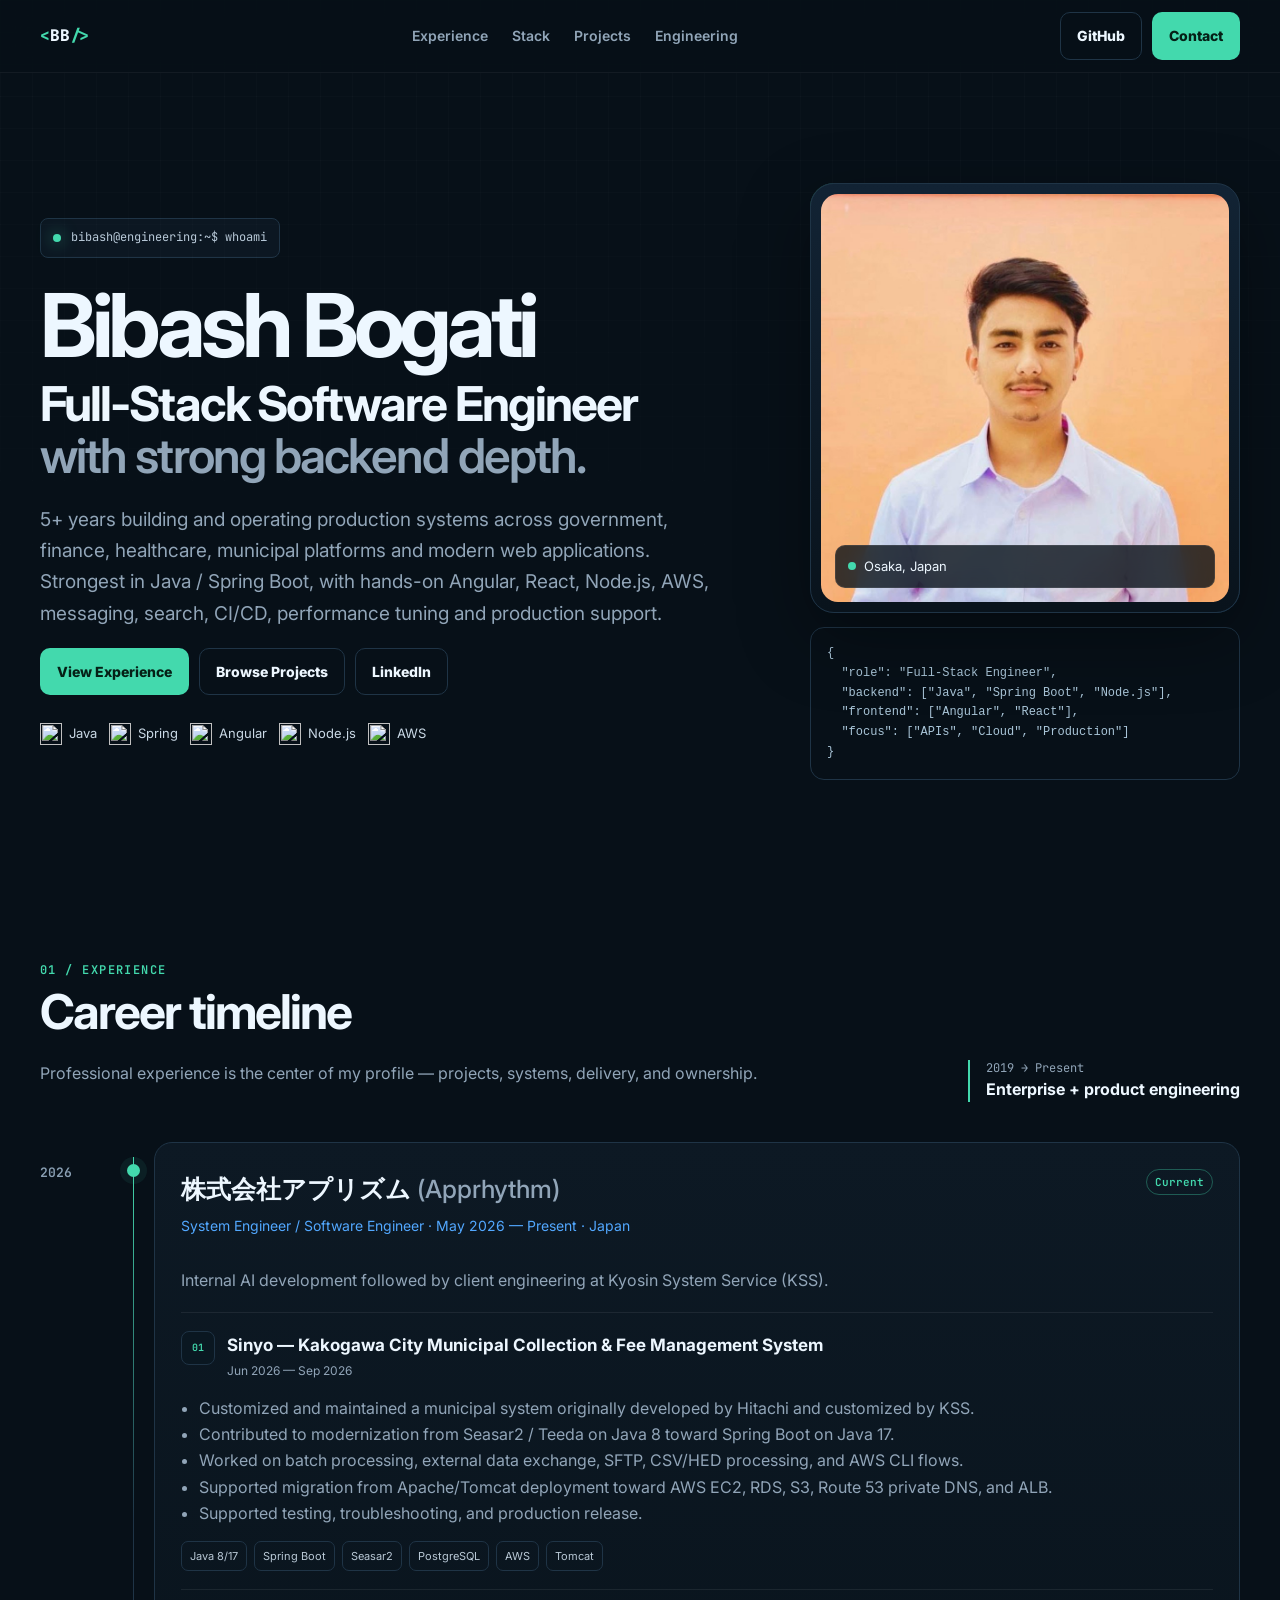
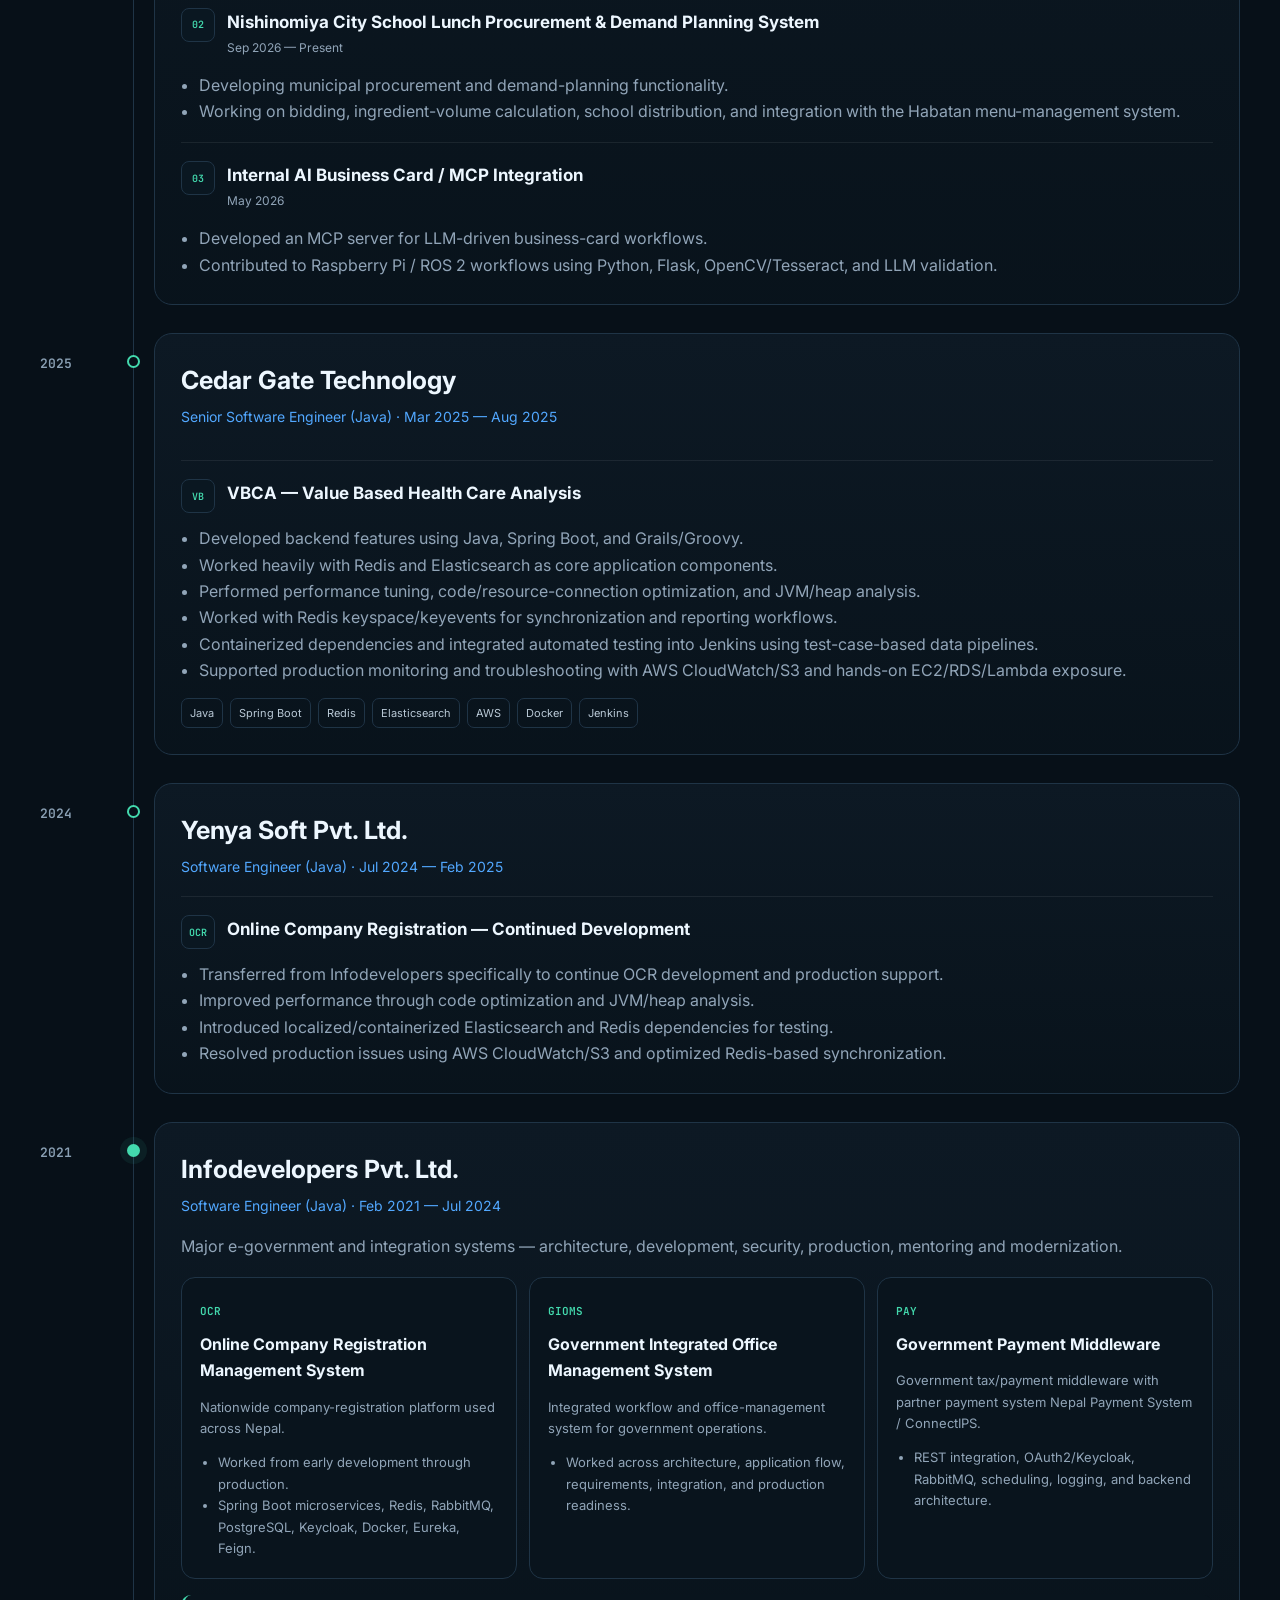
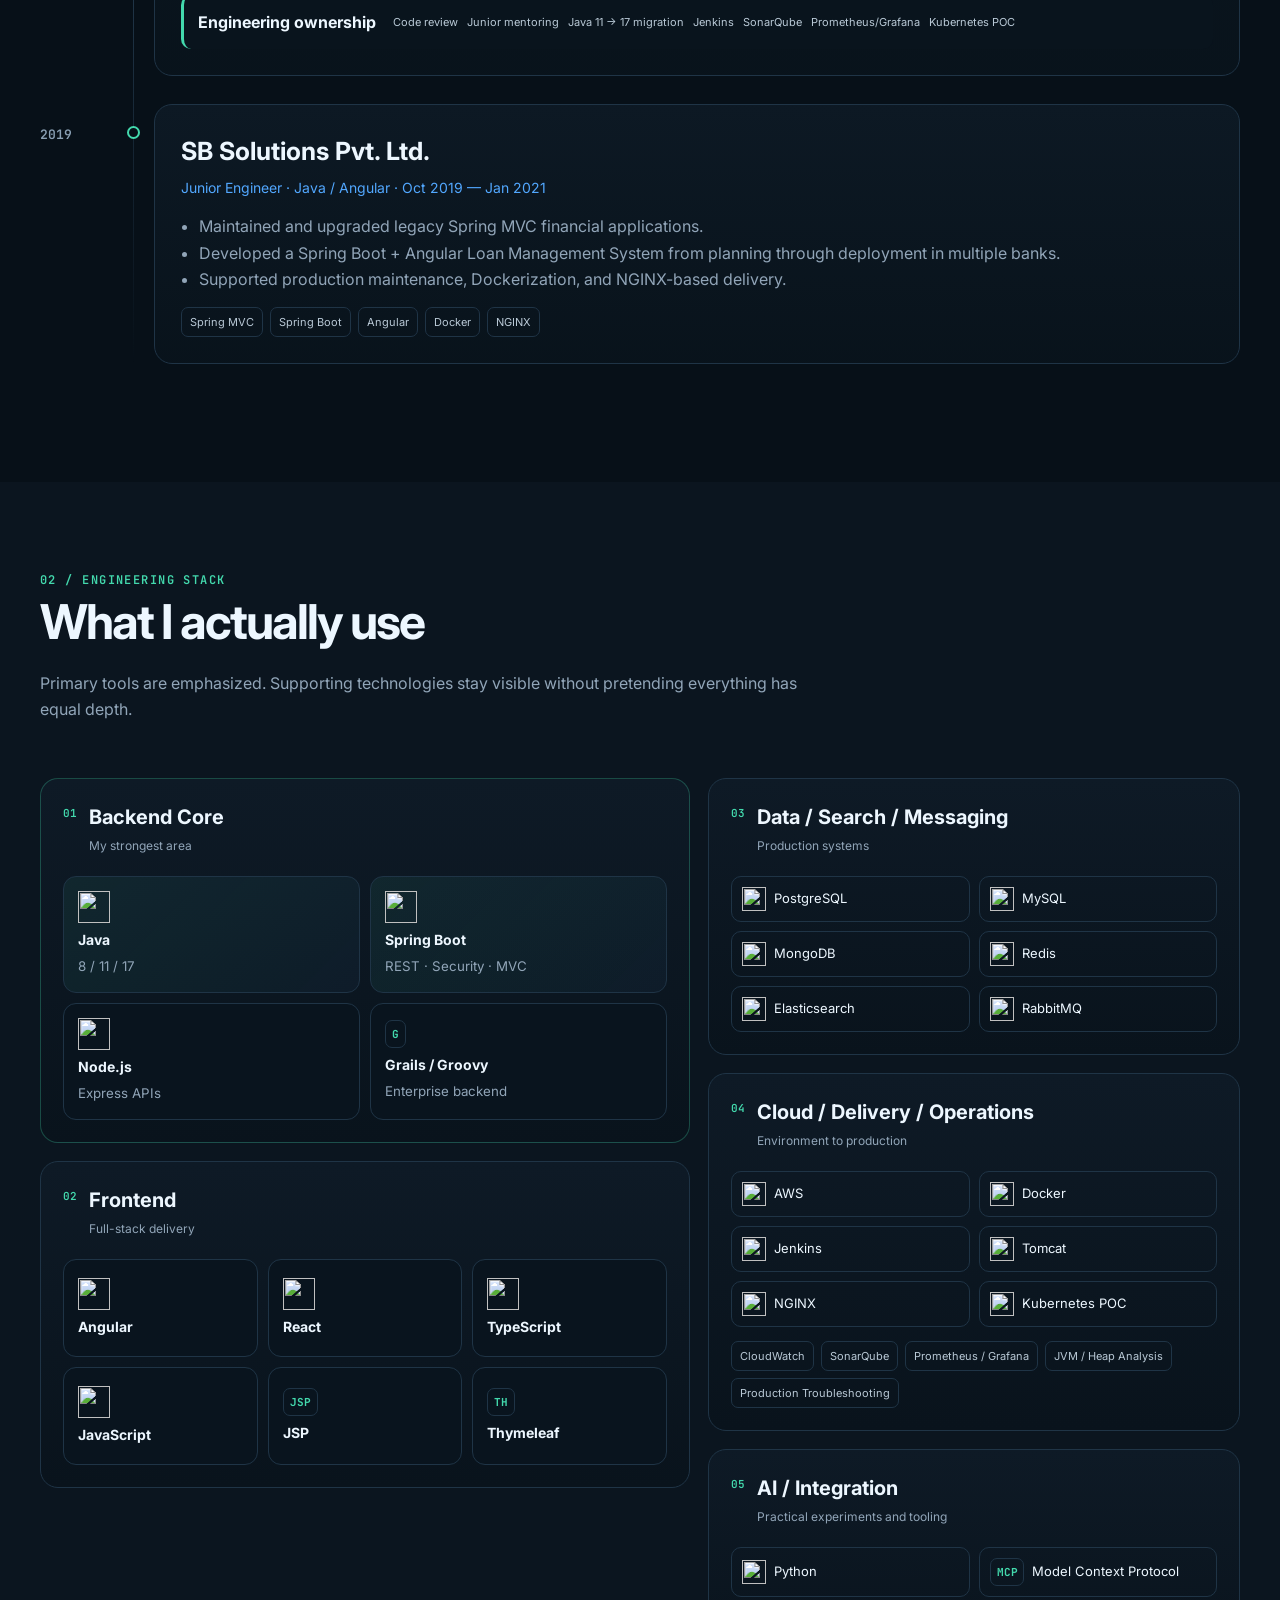
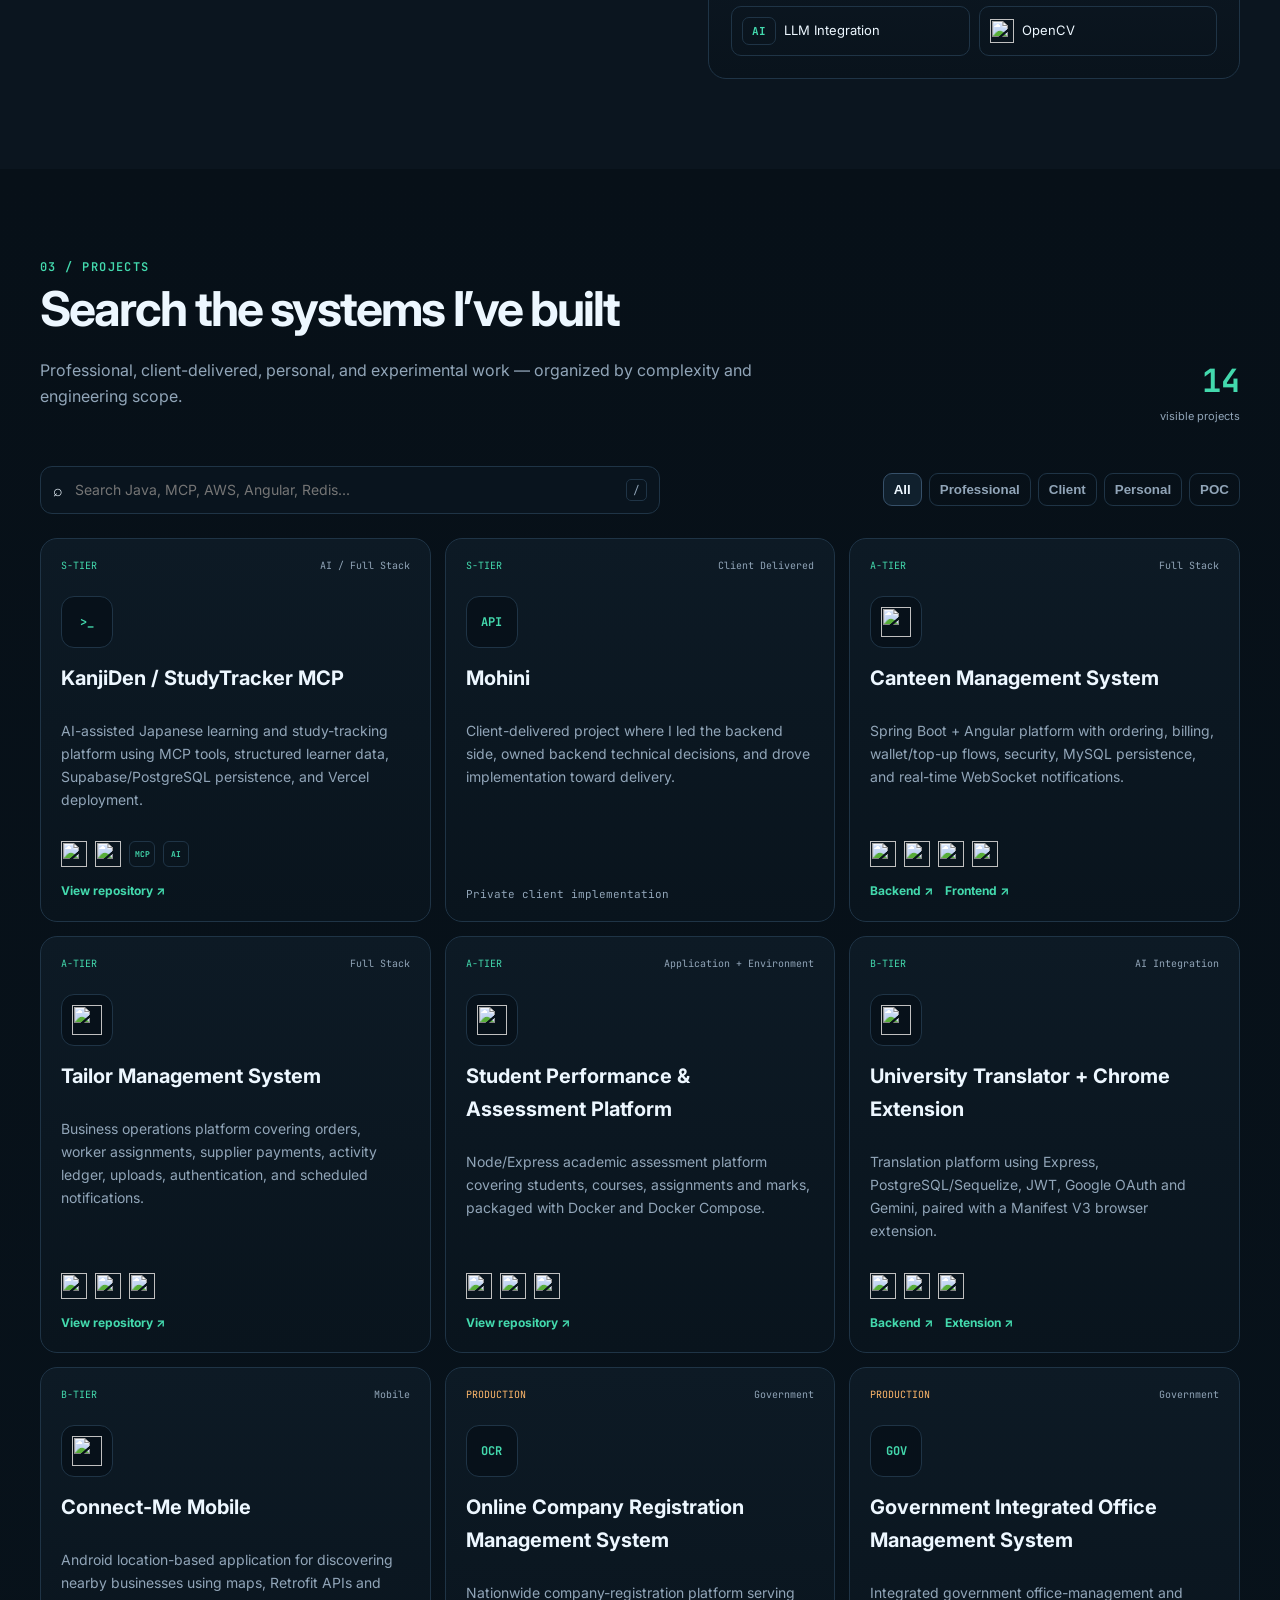
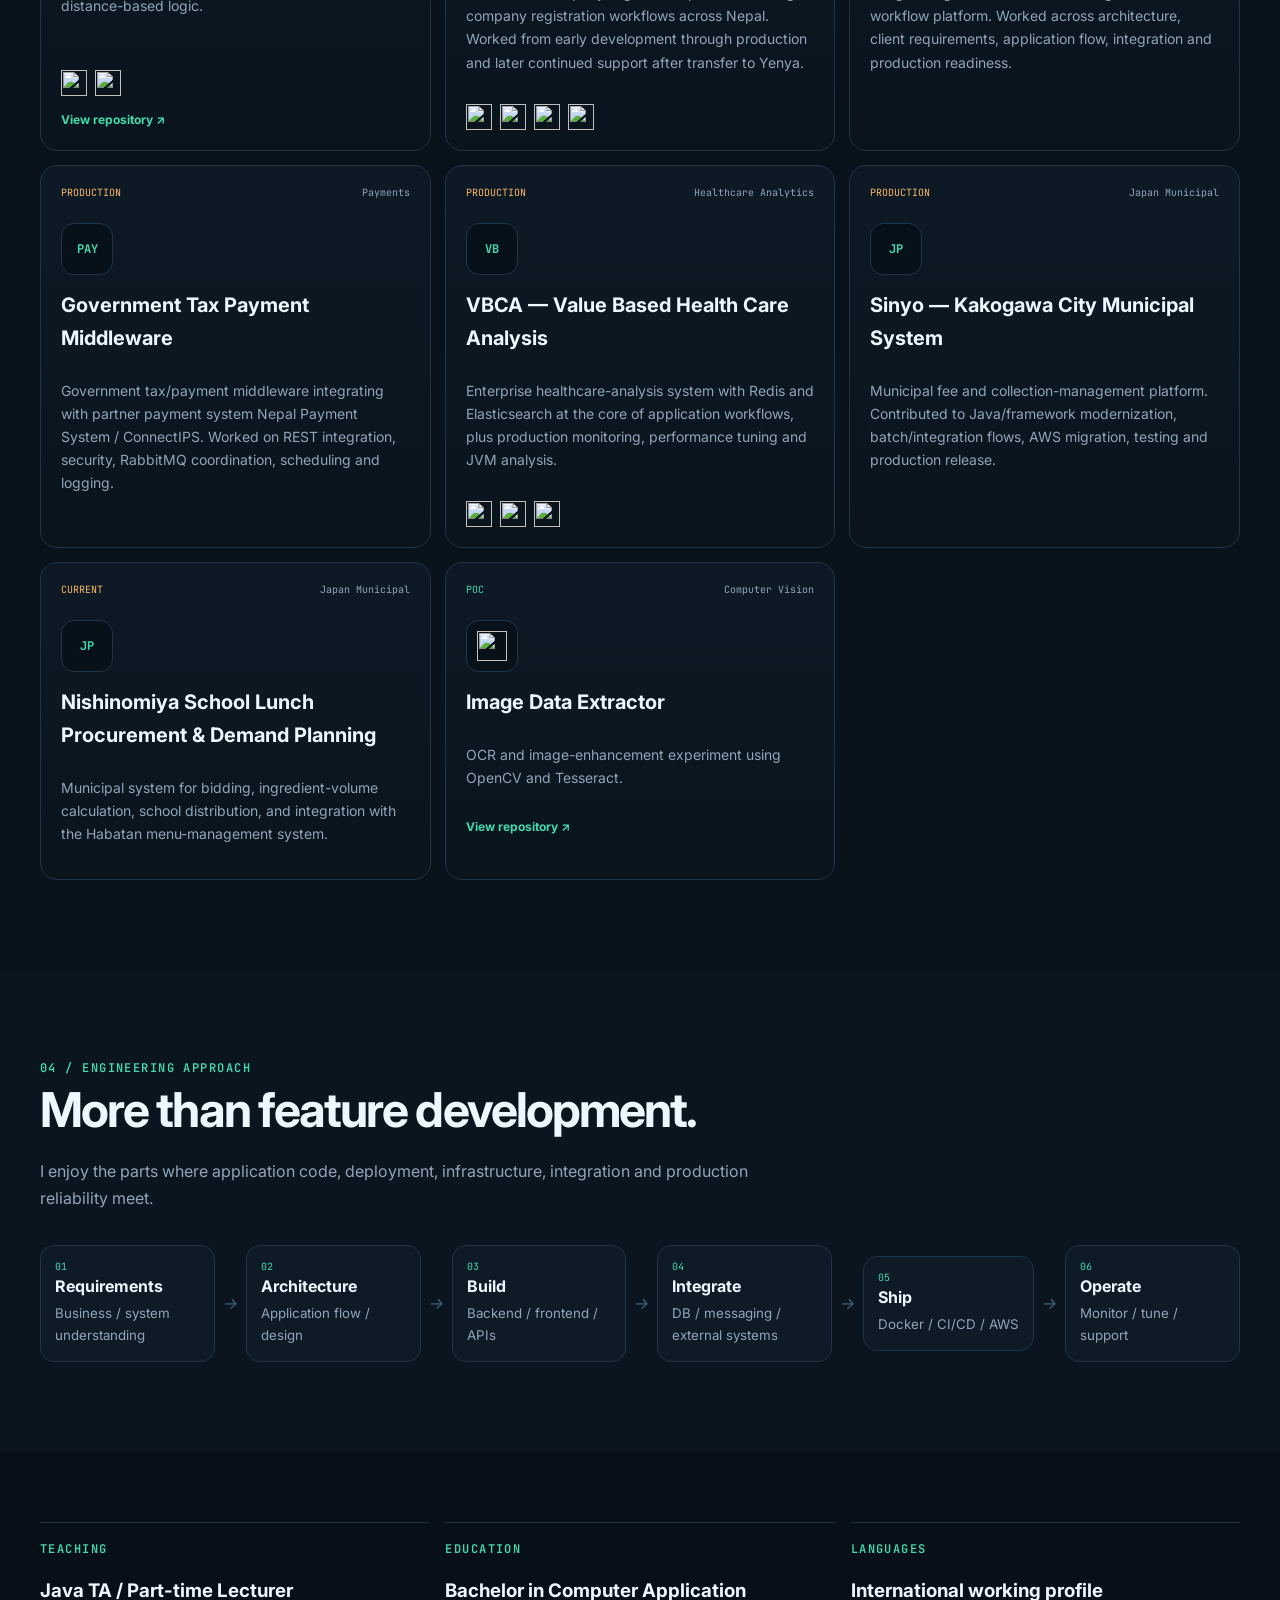
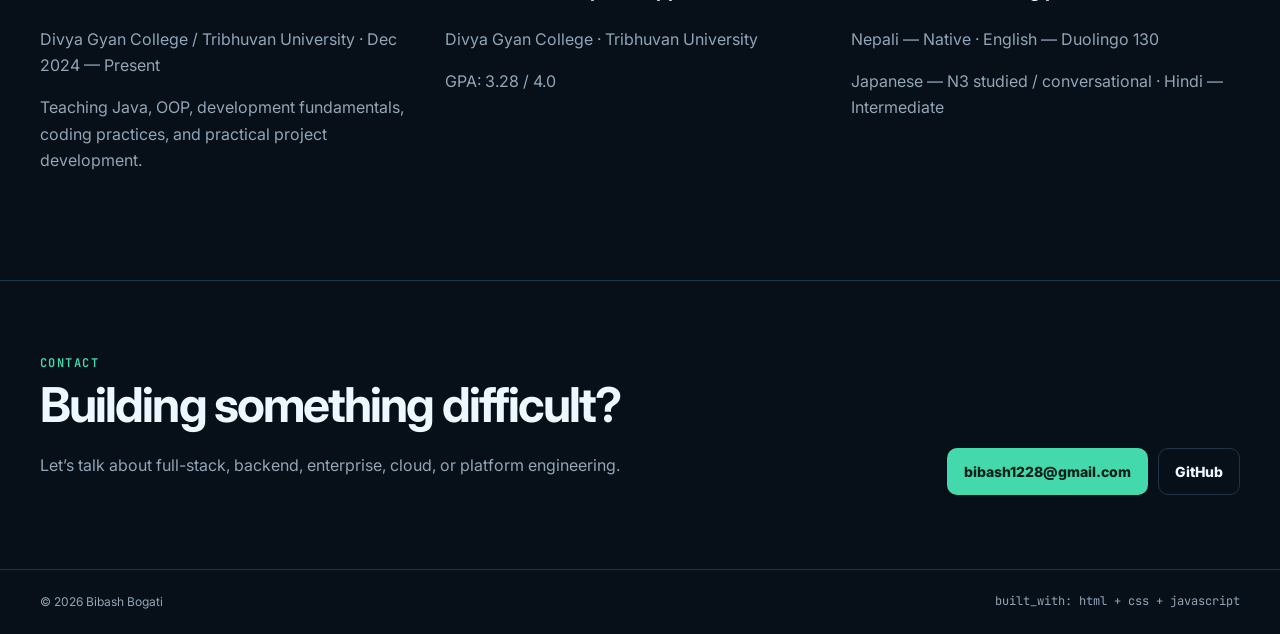
==== index.html @ 0def981d "first commit" ====
<!doctype html>
<html lang="en">
<head>
  <meta charset="utf-8">
  <meta name="viewport" content="width=device-width,initial-scale=1">
  <meta name="description" content="Bibash Bogati — Full-Stack Software Engineer focused on Java, Spring Boot, distributed systems, cloud, APIs and production engineering.">
  <title>Bibash Bogati | Full-Stack Software Engineer</title>
  <link rel="preconnect" href="https://fonts.googleapis.com">
  <link rel="preconnect" href="https://fonts.gstatic.com" crossorigin>
  <link href="https://fonts.googleapis.com/css2?family=Inter:wght@400;500;600;700;800&family=JetBrains+Mono:wght@400;500;600&display=swap" rel="stylesheet">
  <link rel="stylesheet" href="styles.css">
</head>
<body>
<div class="noise"></div>

<header class="topbar">
  <div class="shell nav">
    <a class="brand" href="#top"><span>&lt;</span>BB<span>/&gt;</span></a>
    <nav>
      <a href="#experience">Experience</a>
      <a href="#skills">Stack</a>
      <a href="#projects">Projects</a>
      <a href="#delivery">Engineering</a>
    </nav>
    <div class="nav-actions">
      <a class="btn secondary" target="_blank" rel="noreferrer" href="https://github.com/Bibash77">GitHub</a>
      <a class="btn" href="mailto:bibash1228@gmail.com">Contact</a>
    </div>
  </div>
</header>

<main id="top">
<section class="hero">
  <div class="shell hero-grid">
    <div class="hero-copy">
      <div class="terminal-pill"><span class="terminal-dot green"></span><span class="mono">bibash@engineering:~$ whoami</span></div>
      <h1>Bibash Bogati</h1>
      <h2>Full-Stack Software Engineer <span>with strong backend depth.</span></h2>
      <p class="lead">
        5+ years building and operating production systems across government, finance, healthcare,
        municipal platforms and modern web applications. Strongest in Java / Spring Boot, with hands-on
        Angular, React, Node.js, AWS, messaging, search, CI/CD, performance tuning and production support.
      </p>
      <div class="actions">
        <a class="btn" href="#experience">View Experience</a>
        <a class="btn secondary" href="#projects">Browse Projects</a>
        <a class="btn secondary" target="_blank" rel="noreferrer" href="https://www.linkedin.com/in/bibash-bogati-76695b1b4/">LinkedIn</a>
      </div>
      <div class="hero-stack">
        <div><img src="https://cdn.jsdelivr.net/gh/devicons/devicon/icons/java/java-original.svg" alt="">Java</div>
        <div><img src="https://cdn.jsdelivr.net/gh/devicons/devicon/icons/spring/spring-original.svg" alt="">Spring</div>
        <div><img src="https://cdn.jsdelivr.net/gh/devicons/devicon/icons/angularjs/angularjs-original.svg" alt="">Angular</div>
        <div><img src="https://cdn.jsdelivr.net/gh/devicons/devicon/icons/nodejs/nodejs-original.svg" alt="">Node.js</div>
        <div><img src="https://cdn.jsdelivr.net/gh/devicons/devicon/icons/amazonwebservices/amazonwebservices-line-wordmark.svg" alt="">AWS</div>
      </div>
    </div>

    <aside class="portrait-panel">
      <div class="portrait-frame">
        <img src="assets/profile.jpg" alt="Portrait of Bibash Bogati">
        <div class="portrait-overlay">
          <span class="status-dot"></span>
          <span>Osaka, Japan</span>
        </div>
      </div>
      <div class="profile-code">
<pre><code>{
  "role": "Full-Stack Engineer",
  "backend": ["Java", "Spring Boot", "Node.js"],
  "frontend": ["Angular", "React"],
  "focus": ["APIs", "Cloud", "Production"]
}</code></pre>
      </div>
    </aside>
  </div>
</section>

<section class="section experience-section" id="experience">
  <div class="shell">
    <div class="section-header">
      <div>
        <div class="eyebrow">01 / Experience</div>
        <h2>Career timeline</h2>
        <p>Professional experience is the center of my profile — projects, systems, delivery, and ownership.</p>
      </div>
      <div class="experience-summary">
        <span>2019 → Present</span>
        <strong>Enterprise + product engineering</strong>
      </div>
    </div>

    <div class="timeline">
      <article class="timeline-entry current">
        <div class="timeline-year">2026</div>
        <div class="timeline-node"></div>
        <div class="experience-card">
          <div class="company-row">
            <div>
              <h3>株式会社アプリズム <span>(Apprhythm)</span></h3>
              <p class="role">System Engineer / Software Engineer · May 2026 — Present · Japan</p>
            </div>
            <span class="badge current-badge">Current</span>
          </div>
          <p class="company-summary">Internal AI development followed by client engineering at Kyosin System Service (KSS).</p>

          <div class="experience-project">
            <div class="project-heading">
              <span class="project-index">01</span>
              <div><h4>Sinyo — Kakogawa City Municipal Collection & Fee Management System</h4><p>Jun 2026 — Sep 2026</p></div>
            </div>
            <ul>
              <li>Customized and maintained a municipal system originally developed by Hitachi and customized by KSS.</li>
              <li>Contributed to modernization from Seasar2 / Teeda on Java 8 toward Spring Boot on Java 17.</li>
              <li>Worked on batch processing, external data exchange, SFTP, CSV/HED processing, and AWS CLI flows.</li>
              <li>Supported migration from Apache/Tomcat deployment toward AWS EC2, RDS, S3, Route 53 private DNS, and ALB.</li>
              <li>Supported testing, troubleshooting, and production release.</li>
            </ul>
            <div class="mini-tech"><span>Java 8/17</span><span>Spring Boot</span><span>Seasar2</span><span>PostgreSQL</span><span>AWS</span><span>Tomcat</span></div>
          </div>

          <div class="experience-project">
            <div class="project-heading">
              <span class="project-index">02</span>
              <div><h4>Nishinomiya City School Lunch Procurement & Demand Planning System</h4><p>Sep 2026 — Present</p></div>
            </div>
            <ul>
              <li>Developing municipal procurement and demand-planning functionality.</li>
              <li>Working on bidding, ingredient-volume calculation, school distribution, and integration with the Habatan menu-management system.</li>
            </ul>
          </div>

          <div class="experience-project">
            <div class="project-heading">
              <span class="project-index">03</span>
              <div><h4>Internal AI Business Card / MCP Integration</h4><p>May 2026</p></div>
            </div>
            <ul>
              <li>Developed an MCP server for LLM-driven business-card workflows.</li>
              <li>Contributed to Raspberry Pi / ROS 2 workflows using Python, Flask, OpenCV/Tesseract, and LLM validation.</li>
            </ul>
          </div>
        </div>
      </article>

      <article class="timeline-entry">
        <div class="timeline-year">2025</div><div class="timeline-node"></div>
        <div class="experience-card">
          <div class="company-row">
            <div>
              <h3>Cedar Gate Technology</h3>
              <p class="role">Senior Software Engineer (Java) · Mar 2025 — Aug 2025</p>
            </div>
          </div>
          <div class="experience-project">
            <div class="project-heading"><span class="project-index">VB</span><div><h4>VBCA — Value Based Health Care Analysis</h4></div></div>
            <ul>
              <li>Developed backend features using Java, Spring Boot, and Grails/Groovy.</li>
              <li>Worked heavily with Redis and Elasticsearch as core application components.</li>
              <li>Performed performance tuning, code/resource-connection optimization, and JVM/heap analysis.</li>
              <li>Worked with Redis keyspace/keyevents for synchronization and reporting workflows.</li>
              <li>Containerized dependencies and integrated automated testing into Jenkins using test-case-based data pipelines.</li>
              <li>Supported production monitoring and troubleshooting with AWS CloudWatch/S3 and hands-on EC2/RDS/Lambda exposure.</li>
            </ul>
            <div class="mini-tech"><span>Java</span><span>Spring Boot</span><span>Redis</span><span>Elasticsearch</span><span>AWS</span><span>Docker</span><span>Jenkins</span></div>
          </div>
        </div>
      </article>

      <article class="timeline-entry">
        <div class="timeline-year">2024</div><div class="timeline-node"></div>
        <div class="experience-card">
          <h3>Yenya Soft Pvt. Ltd.</h3>
          <p class="role">Software Engineer (Java) · Jul 2024 — Feb 2025</p>
          <div class="experience-project">
            <div class="project-heading"><span class="project-index">OCR</span><div><h4>Online Company Registration — Continued Development</h4></div></div>
            <ul>
              <li>Transferred from Infodevelopers specifically to continue OCR development and production support.</li>
              <li>Improved performance through code optimization and JVM/heap analysis.</li>
              <li>Introduced localized/containerized Elasticsearch and Redis dependencies for testing.</li>
              <li>Resolved production issues using AWS CloudWatch/S3 and optimized Redis-based synchronization.</li>
            </ul>
          </div>
        </div>
      </article>

      <article class="timeline-entry major">
        <div class="timeline-year">2021</div><div class="timeline-node"></div>
        <div class="experience-card">
          <h3>Infodevelopers Pvt. Ltd.</h3>
          <p class="role">Software Engineer (Java) · Feb 2021 — Jul 2024</p>
          <p class="company-summary">Major e-government and integration systems — architecture, development, security, production, mentoring and modernization.</p>

          <div class="experience-grid">
            <div class="system-card">
              <span class="system-code">OCR</span>
              <h4>Online Company Registration Management System</h4>
              <p>Nationwide company-registration platform used across Nepal.</p>
              <ul>
                <li>Worked from early development through production.</li>
                <li>Spring Boot microservices, Redis, RabbitMQ, PostgreSQL, Keycloak, Docker, Eureka, Feign.</li>
              </ul>
            </div>
            <div class="system-card">
              <span class="system-code">GIOMS</span>
              <h4>Government Integrated Office Management System</h4>
              <p>Integrated workflow and office-management system for government operations.</p>
              <ul>
                <li>Worked across architecture, application flow, requirements, integration, and production readiness.</li>
              </ul>
            </div>
            <div class="system-card">
              <span class="system-code">PAY</span>
              <h4>Government Payment Middleware</h4>
              <p>Government tax/payment middleware with partner payment system Nepal Payment System / ConnectIPS.</p>
              <ul>
                <li>REST integration, OAuth2/Keycloak, RabbitMQ, scheduling, logging, and backend architecture.</li>
              </ul>
            </div>
          </div>

          <div class="ownership-band">
            <strong>Engineering ownership</strong>
            <span>Code review</span><span>Junior mentoring</span><span>Java 11 → 17 migration</span><span>Jenkins</span><span>SonarQube</span><span>Prometheus/Grafana</span><span>Kubernetes POC</span>
          </div>
        </div>
      </article>

      <article class="timeline-entry">
        <div class="timeline-year">2019</div><div class="timeline-node"></div>
        <div class="experience-card">
          <h3>SB Solutions Pvt. Ltd.</h3>
          <p class="role">Junior Engineer · Java / Angular · Oct 2019 — Jan 2021</p>
          <ul>
            <li>Maintained and upgraded legacy Spring MVC financial applications.</li>
            <li>Developed a Spring Boot + Angular Loan Management System from planning through deployment in multiple banks.</li>
            <li>Supported production maintenance, Dockerization, and NGINX-based delivery.</li>
          </ul>
          <div class="mini-tech"><span>Spring MVC</span><span>Spring Boot</span><span>Angular</span><span>Docker</span><span>NGINX</span></div>
        </div>
      </article>
    </div>
  </div>
</section>

<section class="section stack-section" id="skills">
  <div class="shell">
    <div class="section-header">
      <div>
        <div class="eyebrow">02 / Engineering Stack</div>
        <h2>What I actually use</h2>
        <p>Primary tools are emphasized. Supporting technologies stay visible without pretending everything has equal depth.</p>
      </div>
    </div>

    <div class="stack-layout">
      <div class="stack-primary">
        <article class="stack-group primary">
          <div class="stack-title"><span class="stack-no">01</span><div><h3>Backend Core</h3><p>My strongest area</p></div></div>
          <div class="icon-grid">
            <div class="tool major"><img src="https://cdn.jsdelivr.net/gh/devicons/devicon/icons/java/java-original.svg"><strong>Java</strong><small>8 / 11 / 17</small></div>
            <div class="tool major"><img src="https://cdn.jsdelivr.net/gh/devicons/devicon/icons/spring/spring-original.svg"><strong>Spring Boot</strong><small>REST · Security · MVC</small></div>
            <div class="tool"><img src="https://cdn.jsdelivr.net/gh/devicons/devicon/icons/nodejs/nodejs-original.svg"><strong>Node.js</strong><small>Express APIs</small></div>
            <div class="tool"><div class="text-icon">G</div><strong>Grails / Groovy</strong><small>Enterprise backend</small></div>
          </div>
        </article>

        <article class="stack-group">
          <div class="stack-title"><span class="stack-no">02</span><div><h3>Frontend</h3><p>Full-stack delivery</p></div></div>
          <div class="icon-grid compact">
            <div class="tool"><img src="https://cdn.jsdelivr.net/gh/devicons/devicon/icons/angularjs/angularjs-original.svg"><strong>Angular</strong></div>
            <div class="tool"><img src="https://cdn.jsdelivr.net/gh/devicons/devicon/icons/react/react-original.svg"><strong>React</strong></div>
            <div class="tool"><img src="https://cdn.jsdelivr.net/gh/devicons/devicon/icons/typescript/typescript-original.svg"><strong>TypeScript</strong></div>
            <div class="tool"><img src="https://cdn.jsdelivr.net/gh/devicons/devicon/icons/javascript/javascript-original.svg"><strong>JavaScript</strong></div>
            <div class="tool"><div class="text-icon">JSP</div><strong>JSP</strong></div>
            <div class="tool"><div class="text-icon">TH</div><strong>Thymeleaf</strong></div>
          </div>
        </article>
      </div>

      <div class="stack-secondary">
        <article class="stack-group">
          <div class="stack-title"><span class="stack-no">03</span><div><h3>Data / Search / Messaging</h3><p>Production systems</p></div></div>
          <div class="tech-list">
            <span><img src="https://cdn.jsdelivr.net/gh/devicons/devicon/icons/postgresql/postgresql-original.svg">PostgreSQL</span>
            <span><img src="https://cdn.jsdelivr.net/gh/devicons/devicon/icons/mysql/mysql-original.svg">MySQL</span>
            <span><img src="https://cdn.jsdelivr.net/gh/devicons/devicon/icons/mongodb/mongodb-original.svg">MongoDB</span>
            <span><img src="https://cdn.jsdelivr.net/gh/devicons/devicon/icons/redis/redis-original.svg">Redis</span>
            <span><img src="https://cdn.jsdelivr.net/gh/devicons/devicon/icons/elasticsearch/elasticsearch-original.svg">Elasticsearch</span>
            <span><img src="https://cdn.jsdelivr.net/gh/devicons/devicon/icons/rabbitmq/rabbitmq-original.svg">RabbitMQ</span>
          </div>
        </article>

        <article class="stack-group">
          <div class="stack-title"><span class="stack-no">04</span><div><h3>Cloud / Delivery / Operations</h3><p>Environment to production</p></div></div>
          <div class="tech-list">
            <span><img src="https://cdn.jsdelivr.net/gh/devicons/devicon/icons/amazonwebservices/amazonwebservices-line-wordmark.svg">AWS</span>
            <span><img src="https://cdn.jsdelivr.net/gh/devicons/devicon/icons/docker/docker-original.svg">Docker</span>
            <span><img src="https://cdn.jsdelivr.net/gh/devicons/devicon/icons/jenkins/jenkins-original.svg">Jenkins</span>
            <span><img src="https://cdn.jsdelivr.net/gh/devicons/devicon/icons/tomcat/tomcat-original.svg">Tomcat</span>
            <span><img src="https://cdn.jsdelivr.net/gh/devicons/devicon/icons/nginx/nginx-original.svg">NGINX</span>
            <span><img src="https://cdn.jsdelivr.net/gh/devicons/devicon/icons/kubernetes/kubernetes-plain.svg">Kubernetes POC</span>
          </div>
          <div class="ops-row"><span>CloudWatch</span><span>SonarQube</span><span>Prometheus / Grafana</span><span>JVM / Heap Analysis</span><span>Production Troubleshooting</span></div>
        </article>

        <article class="stack-group">
          <div class="stack-title"><span class="stack-no">05</span><div><h3>AI / Integration</h3><p>Practical experiments and tooling</p></div></div>
          <div class="tech-list">
            <span><img src="https://cdn.jsdelivr.net/gh/devicons/devicon/icons/python/python-original.svg">Python</span>
            <span><div class="inline-icon">MCP</div>Model Context Protocol</span>
            <span><div class="inline-icon">AI</div>LLM Integration</span>
            <span><img src="https://cdn.jsdelivr.net/gh/devicons/devicon/icons/opencv/opencv-original.svg">OpenCV</span>
          </div>
        </article>
      </div>
    </div>
  </div>
</section>

<section class="section projects-section" id="projects">
  <div class="shell">
    <div class="section-header project-header">
      <div>
        <div class="eyebrow">03 / Projects</div>
        <h2>Search the systems I’ve built</h2>
        <p>Professional, client-delivered, personal, and experimental work — organized by complexity and engineering scope.</p>
      </div>
      <div class="project-count"><strong id="projectCount">0</strong><span>visible projects</span></div>
    </div>

    <div class="project-toolbar">
      <div class="searchbox">
        <span>⌕</span>
        <input id="projectSearch" type="search" placeholder="Search Java, MCP, AWS, Angular, Redis...">
        <kbd>/</kbd>
      </div>
      <div class="filters">
        <button class="filter active" data-filter="all">All</button>
        <button class="filter" data-filter="professional">Professional</button>
        <button class="filter" data-filter="client">Client</button>
        <button class="filter" data-filter="personal">Personal</button>
        <button class="filter" data-filter="poc">POC</button>
      </div>
    </div>

    <div class="projects-grid">
      <article class="project-card tier-s" data-category="personal" data-search="kanjiden study tracker mcp node supabase postgres ai japanese learning vercel">
        <div class="project-meta"><span class="complexity">S-TIER</span><span>AI / Full Stack</span></div>
        <div class="project-icon"><div class="terminal-icon">&gt;_</div></div>
        <h3>KanjiDen / StudyTracker MCP</h3>
        <p>AI-assisted Japanese learning and study-tracking platform using MCP tools, structured learner data, Supabase/PostgreSQL persistence, and Vercel deployment.</p>
        <div class="tool-icons">
          <img title="Node.js" src="https://cdn.jsdelivr.net/gh/devicons/devicon/icons/nodejs/nodejs-original.svg">
          <img title="PostgreSQL" src="https://cdn.jsdelivr.net/gh/devicons/devicon/icons/postgresql/postgresql-original.svg">
          <div title="MCP">MCP</div><div title="AI">AI</div>
        </div>
        <a target="_blank" href="https://github.com/Bibash77/StudyTrackerMcp">View repository ↗</a>
      </article>

      <article class="project-card tier-s" data-category="client professional" data-search="mohini client backend lead production delivery">
        <div class="project-meta"><span class="complexity">S-TIER</span><span>Client Delivered</span></div>
        <div class="project-icon"><div class="terminal-icon">API</div></div>
        <h3>Mohini</h3>
        <p>Client-delivered project where I led the backend side, owned backend technical decisions, and drove implementation toward delivery.</p>
        <div class="private-note">Private client implementation</div>
      </article>

      <article class="project-card tier-a" data-category="personal" data-search="canteen spring boot angular mysql websocket oauth java typescript full stack">
        <div class="project-meta"><span class="complexity">A-TIER</span><span>Full Stack</span></div>
        <div class="project-icon"><img src="https://cdn.jsdelivr.net/gh/devicons/devicon/icons/spring/spring-original.svg"></div>
        <h3>Canteen Management System</h3>
        <p>Spring Boot + Angular platform with ordering, billing, wallet/top-up flows, security, MySQL persistence, and real-time WebSocket notifications.</p>
        <div class="tool-icons">
          <img src="https://cdn.jsdelivr.net/gh/devicons/devicon/icons/java/java-original.svg">
          <img src="https://cdn.jsdelivr.net/gh/devicons/devicon/icons/spring/spring-original.svg">
          <img src="https://cdn.jsdelivr.net/gh/devicons/devicon/icons/angularjs/angularjs-original.svg">
          <img src="https://cdn.jsdelivr.net/gh/devicons/devicon/icons/mysql/mysql-original.svg">
        </div>
        <div class="project-links"><a target="_blank" href="https://github.com/Bibash77/CanteenProject">Backend ↗</a><a target="_blank" href="https://github.com/Bibash77/canteen-frontend">Frontend ↗</a></div>
      </article>

      <article class="project-card tier-a" data-category="personal" data-search="tailor react node express mongodb jwt cloudinary cron firebase deployed">
        <div class="project-meta"><span class="complexity">A-TIER</span><span>Full Stack</span></div>
        <div class="project-icon"><img src="https://cdn.jsdelivr.net/gh/devicons/devicon/icons/react/react-original.svg"></div>
        <h3>Tailor Management System</h3>
        <p>Business operations platform covering orders, worker assignments, supplier payments, activity ledger, uploads, authentication, and scheduled notifications.</p>
        <div class="tool-icons">
          <img src="https://cdn.jsdelivr.net/gh/devicons/devicon/icons/react/react-original.svg">
          <img src="https://cdn.jsdelivr.net/gh/devicons/devicon/icons/nodejs/nodejs-original.svg">
          <img src="https://cdn.jsdelivr.net/gh/devicons/devicon/icons/mongodb/mongodb-original.svg">
        </div>
        <a target="_blank" href="https://github.com/Bibash77/Tailor-System">View repository ↗</a>
      </article>

      <article class="project-card tier-a" data-category="personal" data-search="student performance assessment course management node express mongodb mongoose handlebars docker compose">
        <div class="project-meta"><span class="complexity">A-TIER</span><span>Application + Environment</span></div>
        <div class="project-icon"><img src="https://cdn.jsdelivr.net/gh/devicons/devicon/icons/docker/docker-original.svg"></div>
        <h3>Student Performance & Assessment Platform</h3>
        <p>Node/Express academic assessment platform covering students, courses, assignments and marks, packaged with Docker and Docker Compose.</p>
        <div class="tool-icons">
          <img src="https://cdn.jsdelivr.net/gh/devicons/devicon/icons/nodejs/nodejs-original.svg">
          <img src="https://cdn.jsdelivr.net/gh/devicons/devicon/icons/mongodb/mongodb-original.svg">
          <img src="https://cdn.jsdelivr.net/gh/devicons/devicon/icons/docker/docker-original.svg">
        </div>
        <a target="_blank" href="https://github.com/Bibash77/course-management">View repository ↗</a>
      </article>

      <article class="project-card tier-b" data-category="personal" data-search="translator node express postgres sequelize jwt google oauth gemini chrome extension">
        <div class="project-meta"><span class="complexity">B-TIER</span><span>AI Integration</span></div>
        <div class="project-icon"><img src="https://cdn.jsdelivr.net/gh/devicons/devicon/icons/google/google-original.svg"></div>
        <h3>University Translator + Chrome Extension</h3>
        <p>Translation platform using Express, PostgreSQL/Sequelize, JWT, Google OAuth and Gemini, paired with a Manifest V3 browser extension.</p>
        <div class="tool-icons">
          <img src="https://cdn.jsdelivr.net/gh/devicons/devicon/icons/nodejs/nodejs-original.svg">
          <img src="https://cdn.jsdelivr.net/gh/devicons/devicon/icons/postgresql/postgresql-original.svg">
          <img src="https://cdn.jsdelivr.net/gh/devicons/devicon/icons/google/google-original.svg">
        </div>
        <div class="project-links"><a target="_blank" href="https://github.com/Bibash77/project-Uni-translator">Backend ↗</a><a target="_blank" href="https://github.com/Bibash77/extension-uni-translator">Extension ↗</a></div>
      </article>

      <article class="project-card tier-b" data-category="personal" data-search="connect me android java google maps retrofit location mobile">
        <div class="project-meta"><span class="complexity">B-TIER</span><span>Mobile</span></div>
        <div class="project-icon"><img src="https://cdn.jsdelivr.net/gh/devicons/devicon/icons/android/android-original.svg"></div>
        <h3>Connect-Me Mobile</h3>
        <p>Android location-based application for discovering nearby businesses using maps, Retrofit APIs and distance-based logic.</p>
        <div class="tool-icons">
          <img src="https://cdn.jsdelivr.net/gh/devicons/devicon/icons/java/java-original.svg">
          <img src="https://cdn.jsdelivr.net/gh/devicons/devicon/icons/android/android-original.svg">
        </div>
        <a target="_blank" href="https://github.com/Bibash77/ConnectMeApp">View repository ↗</a>
      </article>

      <article class="project-card tier-prod" data-category="professional" data-search="ocr online company registration management system nepal nationwide spring java microservices redis rabbitmq keycloak postgres">
        <div class="project-meta"><span class="complexity prod">PRODUCTION</span><span>Government</span></div>
        <div class="project-icon"><div class="terminal-icon">OCR</div></div>
        <h3>Online Company Registration Management System</h3>
        <p>Nationwide company-registration platform serving company registration workflows across Nepal. Worked from early development through production and later continued support after transfer to Yenya.</p>
        <div class="tool-icons">
          <img src="https://cdn.jsdelivr.net/gh/devicons/devicon/icons/java/java-original.svg">
          <img src="https://cdn.jsdelivr.net/gh/devicons/devicon/icons/spring/spring-original.svg">
          <img src="https://cdn.jsdelivr.net/gh/devicons/devicon/icons/redis/redis-original.svg">
          <img src="https://cdn.jsdelivr.net/gh/devicons/devicon/icons/rabbitmq/rabbitmq-original.svg">
        </div>
      </article>

      <article class="project-card tier-prod" data-category="professional" data-search="gioms government integrated office management system java spring microservices workflow nepal">
        <div class="project-meta"><span class="complexity prod">PRODUCTION</span><span>Government</span></div>
        <div class="project-icon"><div class="terminal-icon">GOV</div></div>
        <h3>Government Integrated Office Management System</h3>
        <p>Integrated government office-management and workflow platform. Worked across architecture, client requirements, application flow, integration and production readiness.</p>
      </article>

      <article class="project-card tier-prod" data-category="professional" data-search="payment middleware government tax nepal payment system connect ips oauth rabbitmq spring java">
        <div class="project-meta"><span class="complexity prod">PRODUCTION</span><span>Payments</span></div>
        <div class="project-icon"><div class="terminal-icon">PAY</div></div>
        <h3>Government Tax Payment Middleware</h3>
        <p>Government tax/payment middleware integrating with partner payment system Nepal Payment System / ConnectIPS. Worked on REST integration, security, RabbitMQ coordination, scheduling and logging.</p>
      </article>

      <article class="project-card tier-prod" data-category="professional" data-search="vbca value based health care analysis redis elasticsearch java spring aws performance jvm">
        <div class="project-meta"><span class="complexity prod">PRODUCTION</span><span>Healthcare Analytics</span></div>
        <div class="project-icon"><div class="terminal-icon">VB</div></div>
        <h3>VBCA — Value Based Health Care Analysis</h3>
        <p>Enterprise healthcare-analysis system with Redis and Elasticsearch at the core of application workflows, plus production monitoring, performance tuning and JVM analysis.</p>
        <div class="tool-icons">
          <img src="https://cdn.jsdelivr.net/gh/devicons/devicon/icons/redis/redis-original.svg">
          <img src="https://cdn.jsdelivr.net/gh/devicons/devicon/icons/elasticsearch/elasticsearch-original.svg">
          <img src="https://cdn.jsdelivr.net/gh/devicons/devicon/icons/amazonwebservices/amazonwebservices-line-wordmark.svg">
        </div>
      </article>

      <article class="project-card tier-prod" data-category="professional" data-search="sinyo kakogawa municipal java seasar spring aws postgres japan">
        <div class="project-meta"><span class="complexity prod">PRODUCTION</span><span>Japan Municipal</span></div>
        <div class="project-icon"><div class="terminal-icon">JP</div></div>
        <h3>Sinyo — Kakogawa City Municipal System</h3>
        <p>Municipal fee and collection-management platform. Contributed to Java/framework modernization, batch/integration flows, AWS migration, testing and production release.</p>
      </article>

      <article class="project-card tier-prod" data-category="professional" data-search="nishinomiya school lunch procurement demand planning habatan java postgres">
        <div class="project-meta"><span class="complexity prod">CURRENT</span><span>Japan Municipal</span></div>
        <div class="project-icon"><div class="terminal-icon">JP</div></div>
        <h3>Nishinomiya School Lunch Procurement & Demand Planning</h3>
        <p>Municipal system for bidding, ingredient-volume calculation, school distribution, and integration with the Habatan menu-management system.</p>
      </article>

      <article class="project-card tier-c" data-category="poc" data-search="image data extractor opencv tesseract ocr python">
        <div class="project-meta"><span class="complexity">POC</span><span>Computer Vision</span></div>
        <div class="project-icon"><img src="https://cdn.jsdelivr.net/gh/devicons/devicon/icons/opencv/opencv-original.svg"></div>
        <h3>Image Data Extractor</h3>
        <p>OCR and image-enhancement experiment using OpenCV and Tesseract.</p>
        <a target="_blank" href="https://github.com/Bibash77/ImageDataExtractor">View repository ↗</a>
      </article>
    </div>
  </div>
</section>

<section class="section engineering-section" id="delivery">
  <div class="shell">
    <div class="eyebrow">04 / Engineering Approach</div>
    <h2>More than feature development.</h2>
    <p class="intro">I enjoy the parts where application code, deployment, infrastructure, integration and production reliability meet.</p>

    <div class="pipeline">
      <div><span>01</span><strong>Requirements</strong><small>Business / system understanding</small></div>
      <i>→</i>
      <div><span>02</span><strong>Architecture</strong><small>Application flow / design</small></div>
      <i>→</i>
      <div><span>03</span><strong>Build</strong><small>Backend / frontend / APIs</small></div>
      <i>→</i>
      <div><span>04</span><strong>Integrate</strong><small>DB / messaging / external systems</small></div>
      <i>→</i>
      <div><span>05</span><strong>Ship</strong><small>Docker / CI/CD / AWS</small></div>
      <i>→</i>
      <div><span>06</span><strong>Operate</strong><small>Monitor / tune / support</small></div>
    </div>
  </div>
</section>

<section class="section footer-info">
  <div class="shell info-grid">
    <article>
      <div class="eyebrow">Teaching</div>
      <h3>Java TA / Part-time Lecturer</h3>
      <p>Divya Gyan College / Tribhuvan University · Dec 2024 — Present</p>
      <p>Teaching Java, OOP, development fundamentals, coding practices, and practical project development.</p>
    </article>
    <article>
      <div class="eyebrow">Education</div>
      <h3>Bachelor in Computer Application</h3>
      <p>Divya Gyan College · Tribhuvan University</p>
      <p>GPA: 3.28 / 4.0</p>
    </article>
    <article>
      <div class="eyebrow">Languages</div>
      <h3>International working profile</h3>
      <p>Nepali — Native · English — Duolingo 130</p>
      <p>Japanese — N3 studied / conversational · Hindi — Intermediate</p>
    </article>
  </div>
</section>

<section class="contact">
  <div class="shell contact-inner">
    <div>
      <div class="eyebrow">Contact</div>
      <h2>Building something difficult?</h2>
      <p>Let’s talk about full-stack, backend, enterprise, cloud, or platform engineering.</p>
    </div>
    <div class="actions">
      <a class="btn" href="mailto:bibash1228@gmail.com">bibash1228@gmail.com</a>
      <a class="btn secondary" target="_blank" href="https://github.com/Bibash77">GitHub</a>
    </div>
  </div>
</section>
</main>

<footer>
  <div class="shell footer-row">
    <span>© <span id="year"></span> Bibash Bogati</span>
    <span class="mono">built_with: html + css + javascript</span>
  </div>
</footer>

<script src="script.js"></script>
</body>
</html>
---- styles.css ----
:root{
  --bg:#071018;--bg2:#0b151f;--panel:#0e1a26;--panel2:#122131;
  --text:#edf7ff;--muted:#91a5b8;--line:#1f3446;--accent:#43d9ad;
  --blue:#52a8ff;--orange:#ffb86b;--purple:#b69cff;--max:1200px
}
*{box-sizing:border-box}html{scroll-behavior:smooth}body{
  margin:0;background:var(--bg);color:var(--text);font-family:Inter,system-ui,sans-serif;line-height:1.65
}
body:before{content:"";position:fixed;inset:0;pointer-events:none;background-image:linear-gradient(rgba(255,255,255,.018) 1px,transparent 1px),linear-gradient(90deg,rgba(255,255,255,.018) 1px,transparent 1px);background-size:32px 32px;mask-image:linear-gradient(to bottom,black,transparent 75%)}a{color:inherit}.shell{width:min(var(--max),calc(100% - 40px));margin:auto}.mono{font-family:"JetBrains Mono",monospace}.topbar{position:sticky;top:0;z-index:50;background:rgba(7,16,24,.82);backdrop-filter:blur(16px);border-bottom:1px solid rgba(255,255,255,.05)}.nav{height:72px;display:flex;align-items:center;justify-content:space-between;gap:24px}.brand{font-family:"JetBrains Mono",monospace;font-weight:800;text-decoration:none}.brand span{color:var(--accent)}nav{display:flex;gap:24px}nav a{text-decoration:none;color:var(--muted);font-size:14px;font-weight:600}.nav-actions,.actions{display:flex;gap:10px;flex-wrap:wrap}.btn{display:inline-flex;align-items:center;justify-content:center;padding:11px 16px;border-radius:10px;background:var(--accent);color:#052016;text-decoration:none;font-weight:800;border:1px solid transparent;font-size:14px}.btn.secondary{background:transparent;color:var(--text);border-color:var(--line)}.hero{padding:110px 0 92px}.hero-grid{display:grid;grid-template-columns:1.2fr .8fr;gap:70px;align-items:center}.terminal-pill{display:inline-flex;align-items:center;gap:10px;border:1px solid var(--line);background:rgba(14,26,38,.75);padding:9px 12px;border-radius:8px;color:#b8c9d8;font-size:12px}.terminal-dot{width:8px;height:8px;border-radius:50%}.green{background:var(--accent);box-shadow:0 0 16px rgba(67,217,173,.65)}h1{font-size:clamp(54px,8vw,88px);letter-spacing:-.06em;line-height:.98;margin:24px 0 10px}h2{font-size:clamp(30px,4vw,48px);letter-spacing:-.04em;line-height:1.08;margin:8px 0 22px}h2 span{color:var(--muted);font-weight:600}.lead{color:var(--muted);font-size:19px;max-width:800px}.hero-stack{display:flex;gap:12px;flex-wrap:wrap;margin-top:28px}.hero-stack div{display:flex;align-items:center;gap:7px;color:#c9d8e5;font-size:13px}.hero-stack img{width:22px;height:22px}.portrait-panel{max-width:430px;margin-left:auto}.portrait-frame{position:relative;border:1px solid var(--line);padding:10px;border-radius:24px;background:linear-gradient(180deg,#122334,#09131c);box-shadow:0 24px 70px rgba(0,0,0,.35)}.portrait-frame:before{content:"";position:absolute;inset:-1px;border-radius:24px;background:linear-gradient(135deg,rgba(67,217,173,.35),transparent 35%,rgba(82,168,255,.22));z-index:-1}.portrait-frame img{display:block;width:100%;aspect-ratio:1/1;object-fit:cover;border-radius:17px}.portrait-overlay{position:absolute;left:24px;right:24px;bottom:24px;background:rgba(5,14,21,.78);backdrop-filter:blur(12px);border:1px solid rgba(255,255,255,.08);padding:10px 12px;border-radius:10px;display:flex;align-items:center;gap:8px;font-size:13px}.status-dot{width:8px;height:8px;background:var(--accent);border-radius:50%}.profile-code{margin-top:14px;border:1px solid var(--line);border-radius:14px;background:#071018;overflow:hidden}.profile-code pre{margin:0;padding:16px;overflow:auto;color:#a9c5d8;font-size:12px}.section{padding:90px 0}.section-header{display:flex;justify-content:space-between;gap:30px;align-items:end;margin-bottom:40px}.eyebrow{font:600 12px "JetBrains Mono",monospace;letter-spacing:.12em;text-transform:uppercase;color:var(--accent)}.section-header>div>p,.intro{color:var(--muted);max-width:760px}.experience-summary{border-left:2px solid var(--accent);padding-left:16px;display:flex;flex-direction:column}.experience-summary span{font:12px "JetBrains Mono",monospace;color:var(--muted)}.timeline{position:relative}.timeline:before{content:"";position:absolute;left:93px;top:15px;bottom:0;width:1px;background:linear-gradient(var(--accent),var(--line) 15%,var(--line) 85%,transparent)}.timeline-entry{display:grid;grid-template-columns:72px 42px 1fr;gap:0;margin-bottom:28px;position:relative}.timeline-year{font:600 13px "JetBrains Mono",monospace;color:#8aa0b4;padding-top:22px}.timeline-node{width:13px;height:13px;border:2px solid var(--accent);background:var(--bg);border-radius:50%;margin-top:22px;margin-left:15px;z-index:2}.timeline-entry.current .timeline-node,.timeline-entry.major .timeline-node{background:var(--accent);box-shadow:0 0 0 7px rgba(67,217,173,.08)}.experience-card{border:1px solid var(--line);background:linear-gradient(180deg,rgba(14,26,38,.92),rgba(9,19,28,.94));border-radius:18px;padding:26px}.experience-card h3{font-size:25px;margin:0}.experience-card h3 span{color:var(--muted);font-weight:500}.role{margin:4px 0 14px;color:var(--blue);font-size:14px}.company-summary{color:var(--muted)}.company-row{display:flex;justify-content:space-between;gap:20px}.badge{font:600 11px "JetBrains Mono",monospace;border:1px solid var(--line);border-radius:999px;padding:5px 8px;height:fit-content}.current-badge{color:var(--accent);border-color:rgba(67,217,173,.35)}.experience-project{border-top:1px solid rgba(255,255,255,.07);padding-top:18px;margin-top:18px}.project-heading{display:flex;gap:12px;align-items:start}.project-index{display:grid;place-items:center;min-width:34px;height:34px;border-radius:8px;background:#0a1721;border:1px solid var(--line);font:600 10px "JetBrains Mono",monospace;color:var(--accent)}.project-heading h4{margin:0;font-size:17px}.project-heading p{margin:2px 0;color:var(--muted);font-size:12px}.experience-card ul{margin:12px 0 0;padding-left:18px;color:var(--muted)}.mini-tech,.ops-row{display:flex;gap:7px;flex-wrap:wrap;margin-top:14px}.mini-tech span,.ops-row span{font-size:11px;border:1px solid var(--line);padding:5px 8px;border-radius:7px;color:#b9c9d6}.experience-grid{display:grid;grid-template-columns:repeat(3,1fr);gap:12px;margin-top:18px}.system-card{background:#09141d;border:1px solid var(--line);border-radius:14px;padding:18px}.system-code{font:600 11px "JetBrains Mono",monospace;color:var(--accent)}.system-card h4{margin:8px 0}.system-card p,.system-card li{color:var(--muted);font-size:13px}.ownership-band{margin-top:16px;border-left:3px solid var(--accent);background:#09141d;border-radius:10px;padding:14px;display:flex;gap:9px;flex-wrap:wrap;align-items:center}.ownership-band strong{margin-right:8px}.ownership-band span{font-size:11px;color:#b9c9d6}.stack-section{background:var(--bg2)}.stack-layout{display:grid;grid-template-columns:1.1fr .9fr;gap:18px}.stack-primary,.stack-secondary{display:flex;flex-direction:column;gap:18px}.stack-group{border:1px solid var(--line);background:linear-gradient(180deg,var(--panel),#09131c);border-radius:18px;padding:22px}.stack-group.primary{border-color:rgba(67,217,173,.28)}.stack-title{display:flex;gap:12px;align-items:start;margin-bottom:18px}.stack-no{font:600 11px "JetBrains Mono",monospace;color:var(--accent);padding-top:5px}.stack-title h3{margin:0;font-size:20px}.stack-title p{margin:2px 0;color:var(--muted);font-size:12px}.icon-grid{display:grid;grid-template-columns:repeat(2,1fr);gap:10px}.icon-grid.compact{grid-template-columns:repeat(3,1fr)}.tool{min-height:98px;border:1px solid var(--line);background:#09141e;border-radius:13px;padding:14px;display:flex;flex-direction:column;align-items:flex-start;justify-content:center;gap:5px}.tool.major{background:linear-gradient(135deg,rgba(67,217,173,.08),rgba(82,168,255,.04))}.tool img{width:32px;height:32px}.tool strong{font-size:14px}.tool small{color:var(--muted)}.text-icon,.inline-icon{font:700 11px "JetBrains Mono",monospace;border:1px solid var(--line);border-radius:7px;padding:6px;color:var(--accent)}.tech-list{display:grid;grid-template-columns:repeat(2,1fr);gap:9px}.tech-list span{display:flex;align-items:center;gap:8px;border:1px solid var(--line);border-radius:10px;padding:10px;font-size:13px}.tech-list img{width:24px;height:24px}.tech-list .inline-icon{width:34px;text-align:center}.projects-section{background:linear-gradient(180deg,var(--bg),#08131c)}.project-count{display:flex;flex-direction:column;align-items:flex-end}.project-count strong{font-size:32px;color:var(--accent);font-family:"JetBrains Mono",monospace}.project-count span{font-size:11px;color:var(--muted)}.project-toolbar{display:flex;justify-content:space-between;gap:16px;align-items:center;margin-bottom:24px}.searchbox{flex:1;max-width:620px;display:flex;align-items:center;gap:10px;border:1px solid var(--line);background:#09141e;border-radius:12px;padding:10px 12px}.searchbox input{flex:1;background:transparent;border:0;outline:0;color:var(--text);font:14px Inter}.searchbox kbd{font:11px "JetBrains Mono",monospace;border:1px solid var(--line);border-radius:5px;padding:3px 6px;color:var(--muted)}.filters{display:flex;gap:7px;flex-wrap:wrap}.filter{background:transparent;border:1px solid var(--line);color:var(--muted);padding:8px 10px;border-radius:9px;cursor:pointer;font-weight:700}.filter.active,.filter:hover{color:var(--text);border-color:#365069;background:#10202d}.projects-grid{display:grid;grid-template-columns:repeat(3,1fr);gap:14px}.project-card{position:relative;border:1px solid var(--line);background:linear-gradient(180deg,#0d1a25,#09141d);border-radius:17px;padding:20px;min-height:310px;display:flex;flex-direction:column;transition:.18s ease}.project-card:hover{transform:translateY(-3px);border-color:#39556b}.project-meta{display:flex;justify-content:space-between;gap:10px;color:var(--muted);font:10px "JetBrains Mono",monospace}.complexity{color:var(--accent)}.complexity.prod{color:var(--orange)}.project-icon{margin:24px 0 14px;width:52px;height:52px;border:1px solid var(--line);border-radius:13px;display:grid;place-items:center;background:#07111a}.project-icon img{width:30px;height:30px}.terminal-icon{font:700 12px "JetBrains Mono",monospace;color:var(--accent)}.project-card h3{font-size:20px;margin:0 0 10px}.project-card p{color:var(--muted);font-size:14px}.tool-icons{display:flex;gap:8px;margin-top:auto;padding-top:16px;align-items:center}.tool-icons img,.tool-icons div{width:26px;height:26px;object-fit:contain}.tool-icons div{display:grid;place-items:center;border:1px solid var(--line);border-radius:6px;font:700 8px "JetBrains Mono",monospace;color:var(--accent)}.project-card>a,.project-links a{color:var(--accent);text-decoration:none;font-size:12px;font-weight:700;margin-top:14px}.project-links{display:flex;gap:12px}.private-note{margin-top:auto;padding-top:18px;color:var(--muted);font:11px "JetBrains Mono",monospace}.hidden{display:none!important}.engineering-section{background:var(--bg2)}.pipeline{display:grid;grid-template-columns:repeat(11,auto);gap:8px;align-items:center;margin-top:34px}.pipeline div{border:1px solid var(--line);background:var(--panel);border-radius:14px;padding:14px;min-width:140px}.pipeline span{display:block;color:var(--accent);font:10px "JetBrains Mono",monospace}.pipeline strong,.pipeline small{display:block}.pipeline small{color:var(--muted);margin-top:4px}.pipeline i{color:#42647c}.footer-info{padding-top:70px}.info-grid{display:grid;grid-template-columns:repeat(3,1fr);gap:16px}.info-grid article{border-top:1px solid var(--line);padding-top:18px}.info-grid p{color:var(--muted)}.contact{padding:74px 0;border-top:1px solid var(--line)}.contact-inner{display:flex;justify-content:space-between;gap:40px;align-items:end}.contact-inner p{color:var(--muted)}footer{border-top:1px solid var(--line)}.footer-row{padding:22px 0;display:flex;justify-content:space-between;color:var(--muted);font-size:12px}
@media(max-width:1050px){nav{display:none}.hero-grid,.stack-layout{grid-template-columns:1fr}.portrait-panel{margin:0;max-width:520px}.experience-grid,.projects-grid{grid-template-columns:repeat(2,1fr)}.pipeline{grid-template-columns:1fr 24px 1fr 24px 1fr}.pipeline i:nth-of-type(n+3){display:none}.info-grid{grid-template-columns:1fr 1fr}}
@media(max-width:720px){.shell{width:min(var(--max),calc(100% - 24px))}.section{padding:66px 0}.hero{padding:82px 0 66px}.nav-actions .secondary{display:none}h1{font-size:50px}.section-header,.project-toolbar,.contact-inner{display:block}.project-count{align-items:flex-start;margin-top:15px}.filters{margin-top:10px}.timeline:before{left:8px}.timeline-entry{grid-template-columns:22px 1fr}.timeline-year{grid-column:2;padding:0 0 8px}.timeline-node{grid-column:1;grid-row:2;margin-left:2px}.experience-card{grid-column:2;grid-row:2}.experience-grid,.projects-grid,.info-grid{grid-template-columns:1fr}.icon-grid.compact{grid-template-columns:repeat(2,1fr)}.tech-list{grid-template-columns:1fr}.pipeline{display:flex;flex-direction:column;align-items:stretch}.pipeline i{display:block!important;text-align:center;transform:rotate(90deg)}.footer-row{flex-direction:column;gap:6px}}
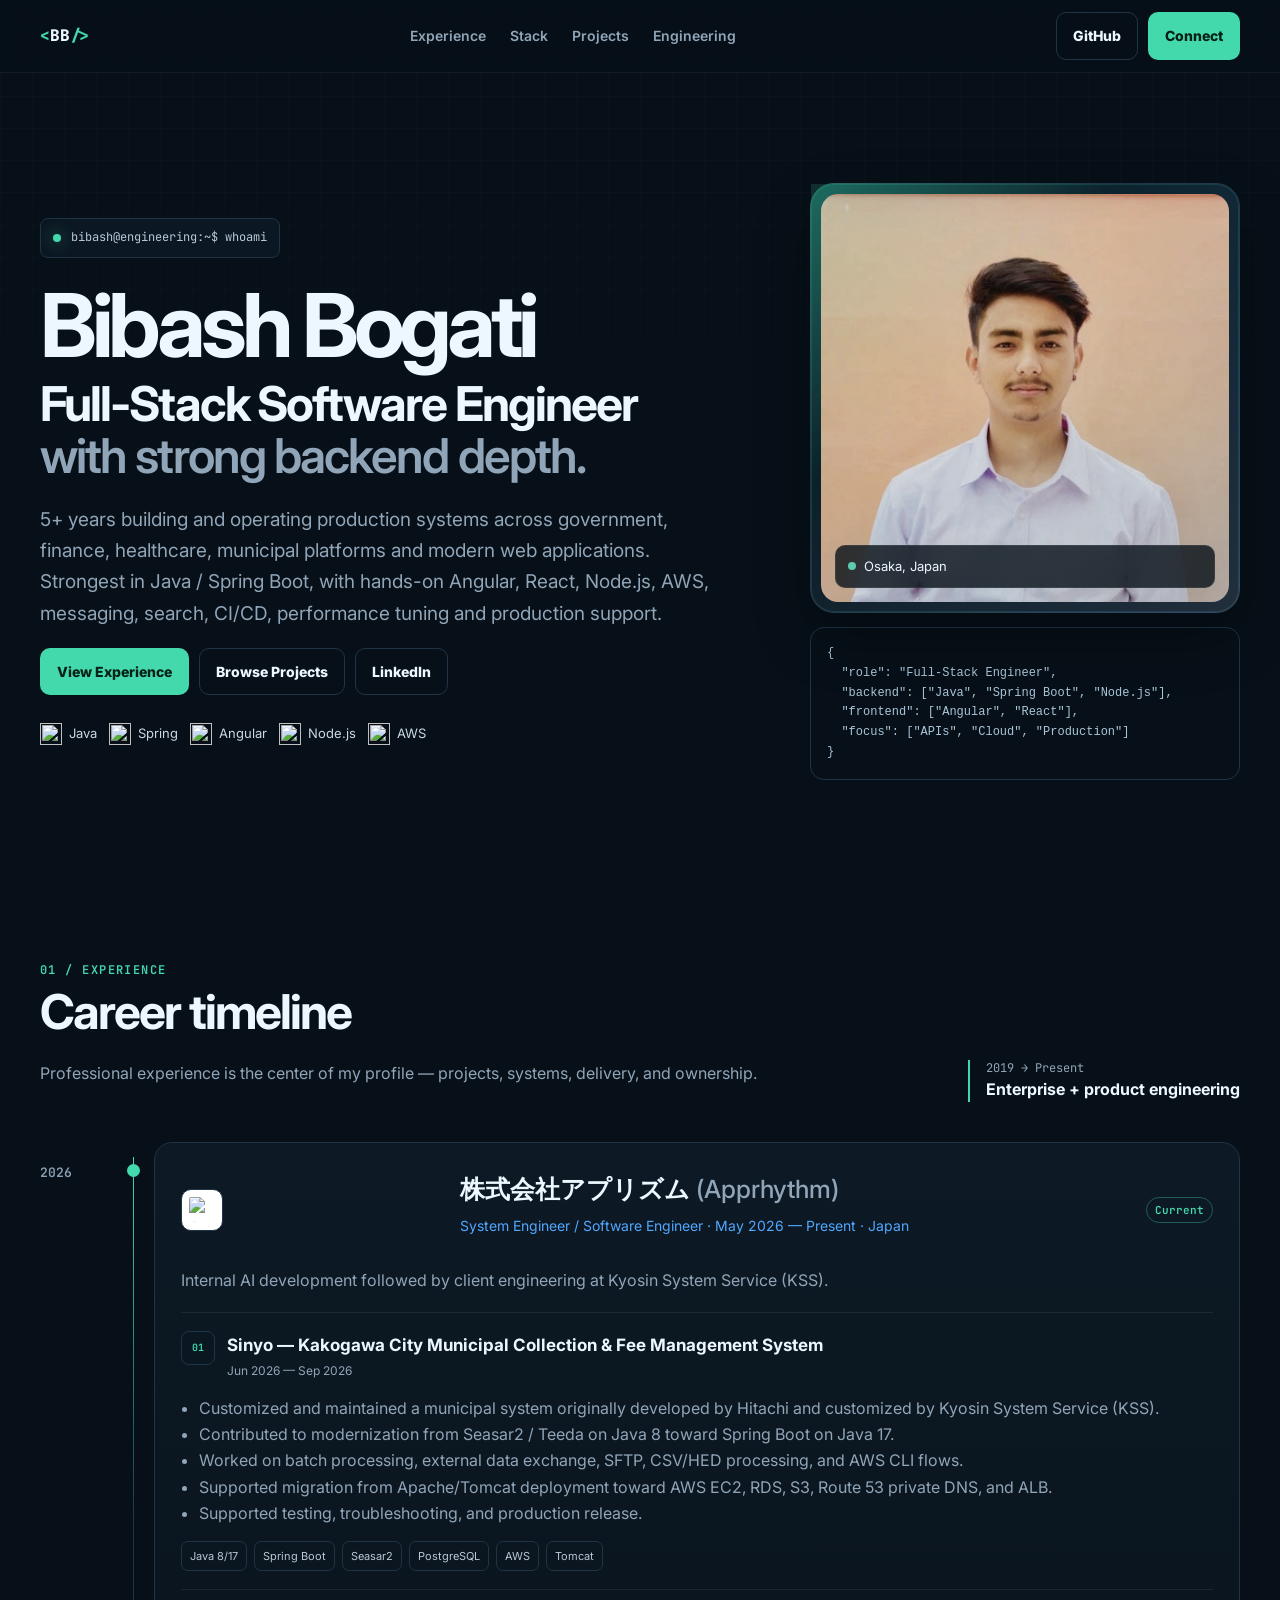
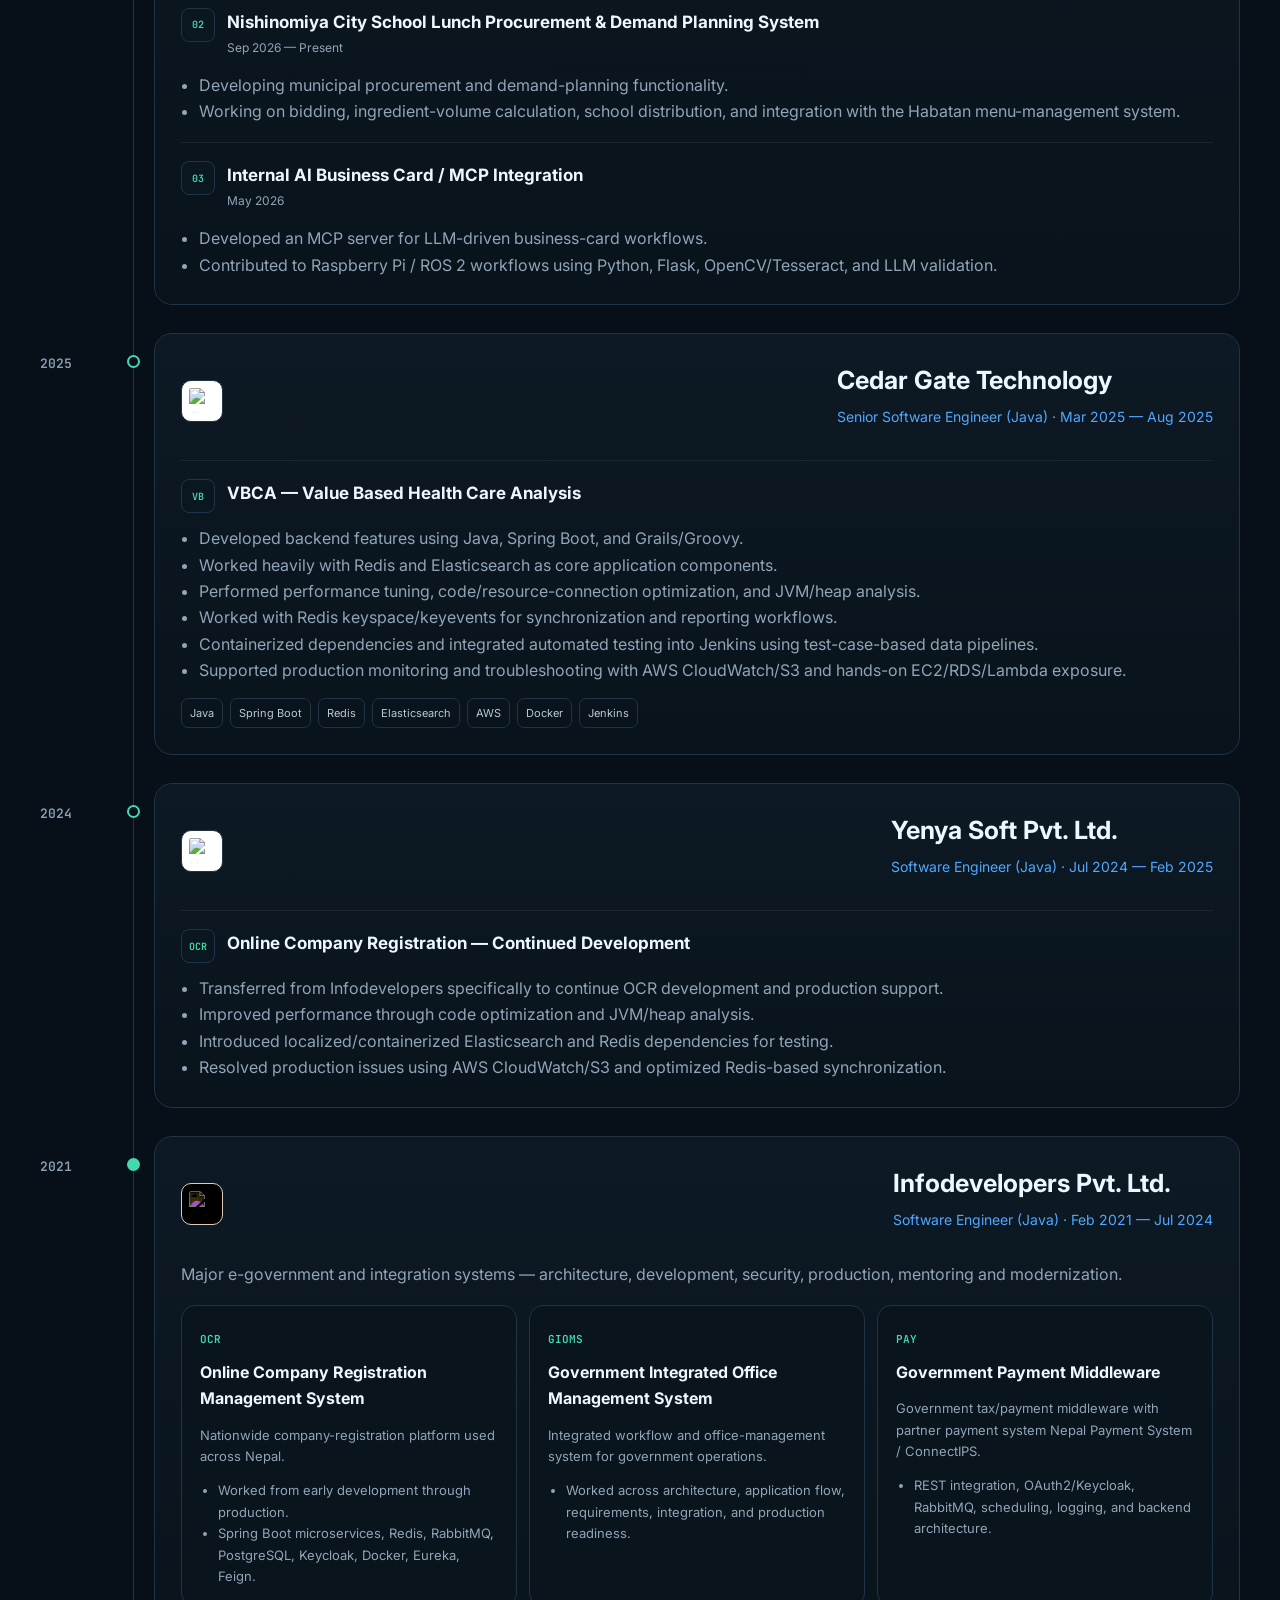
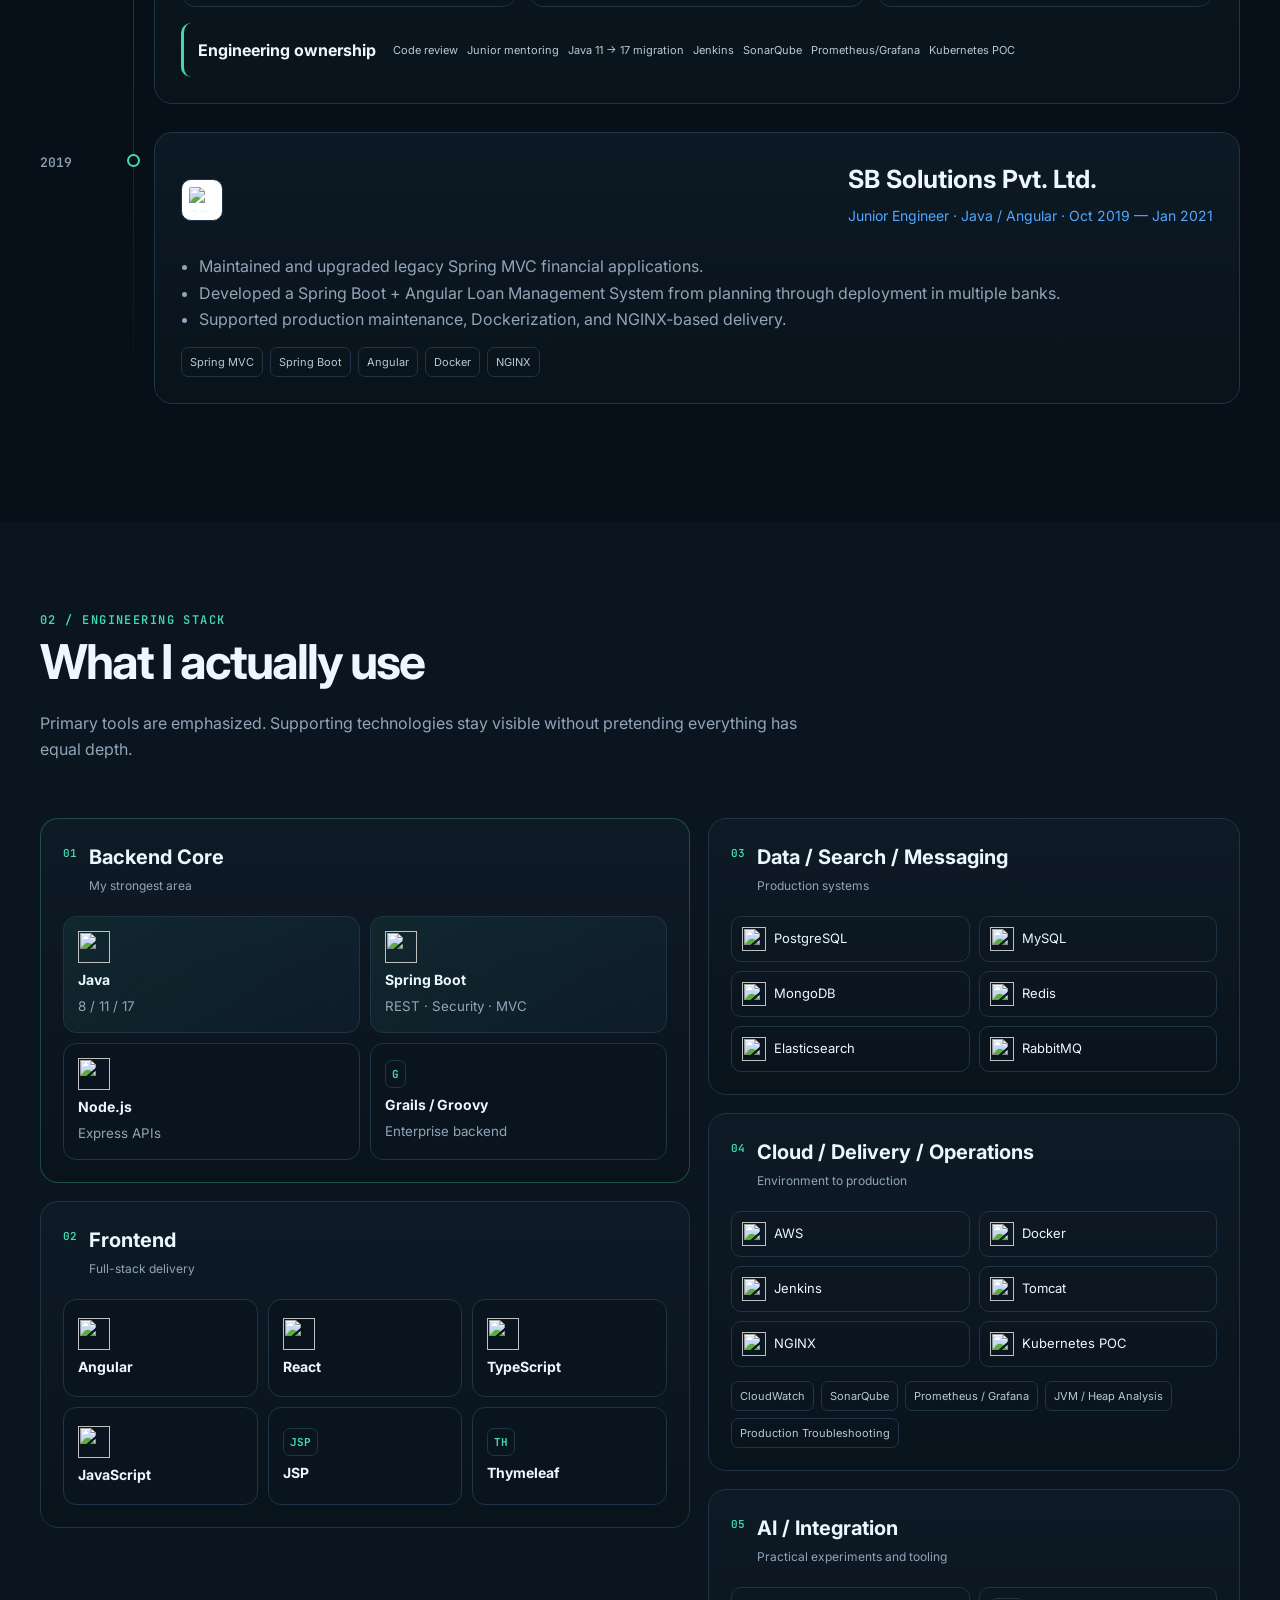
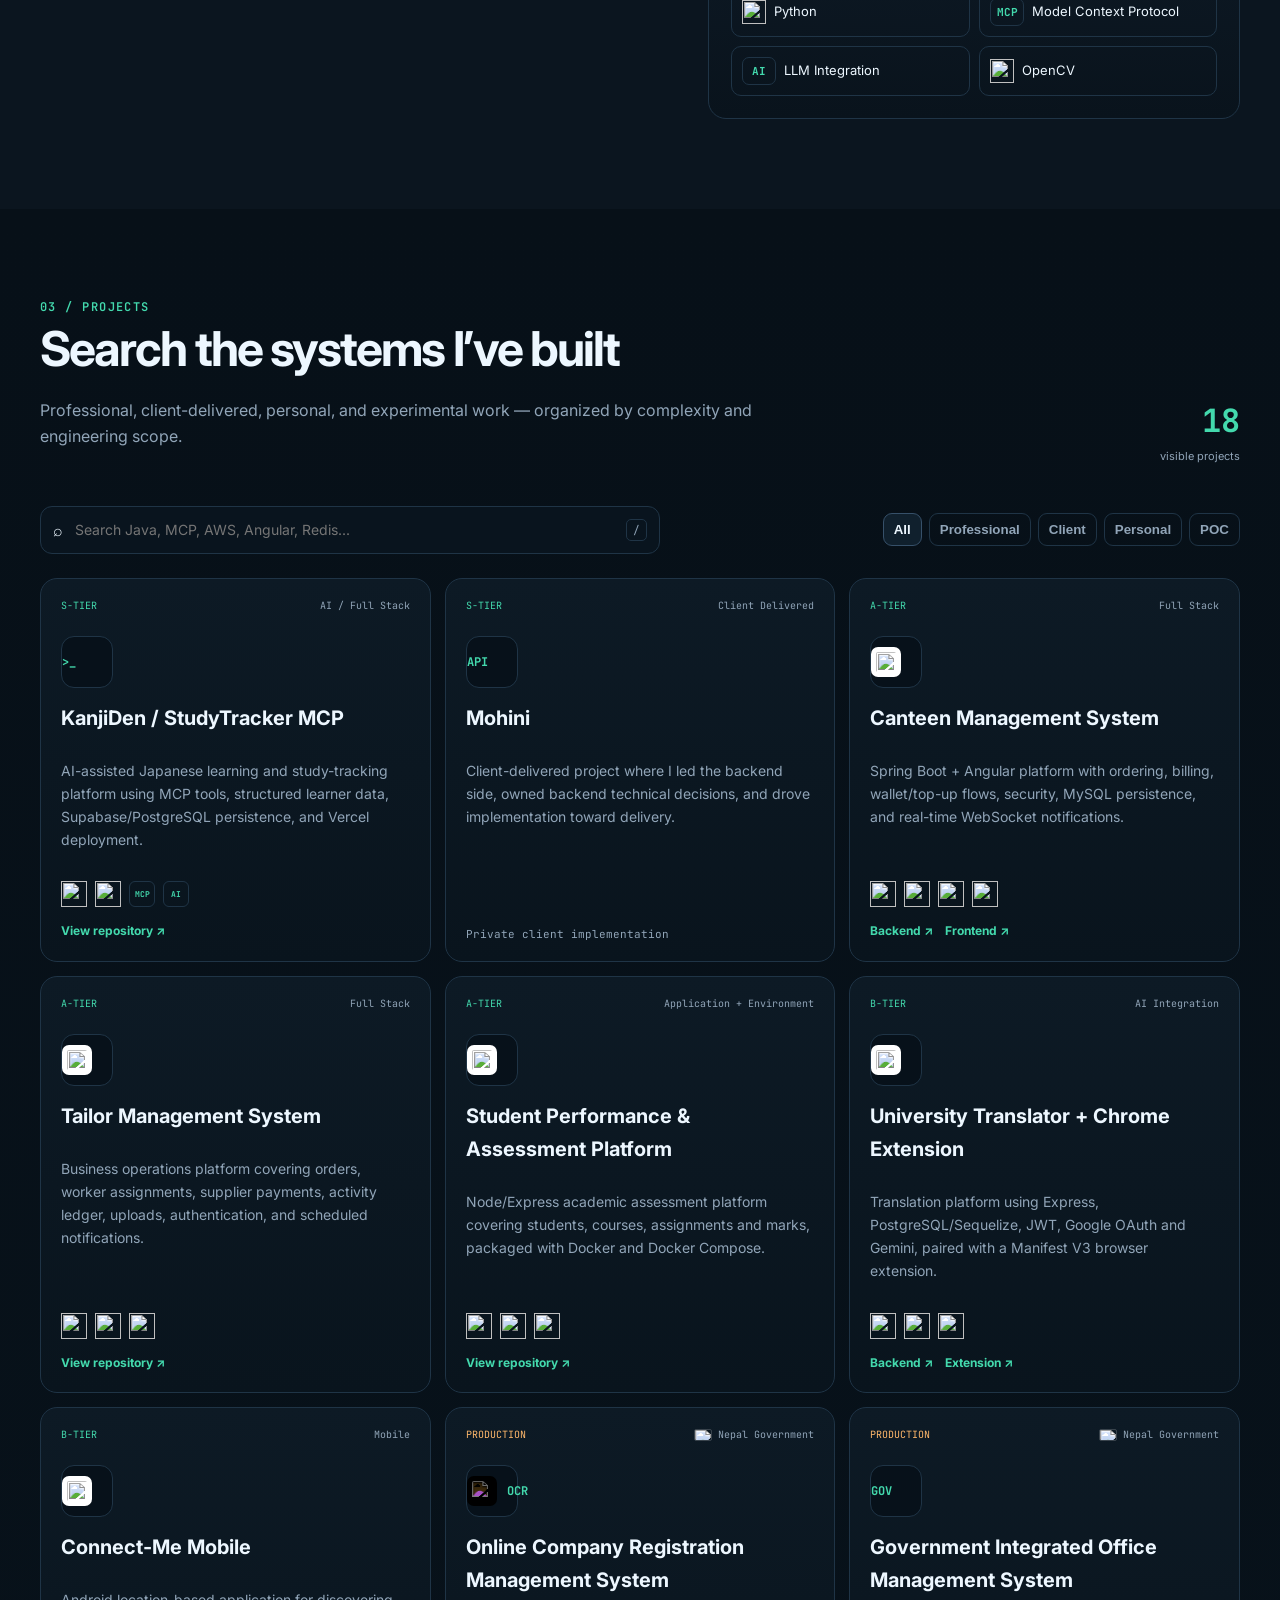
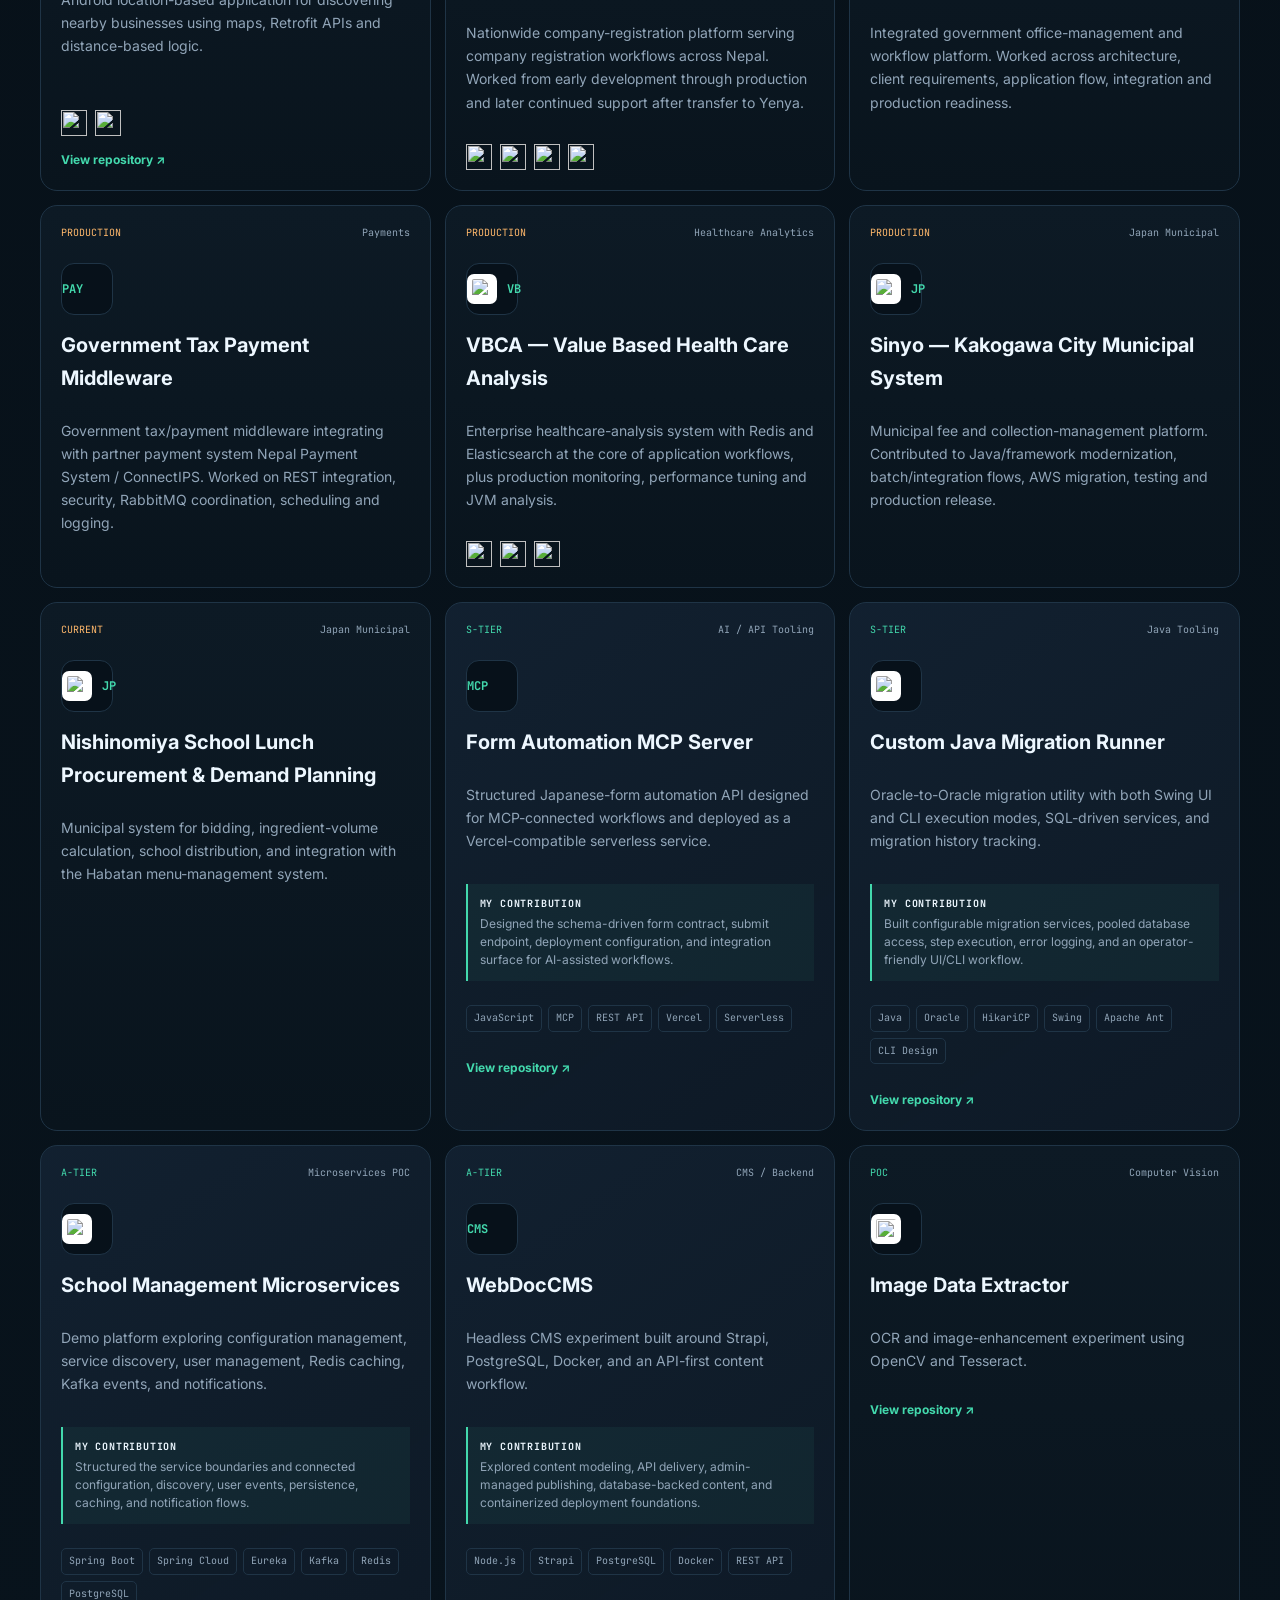
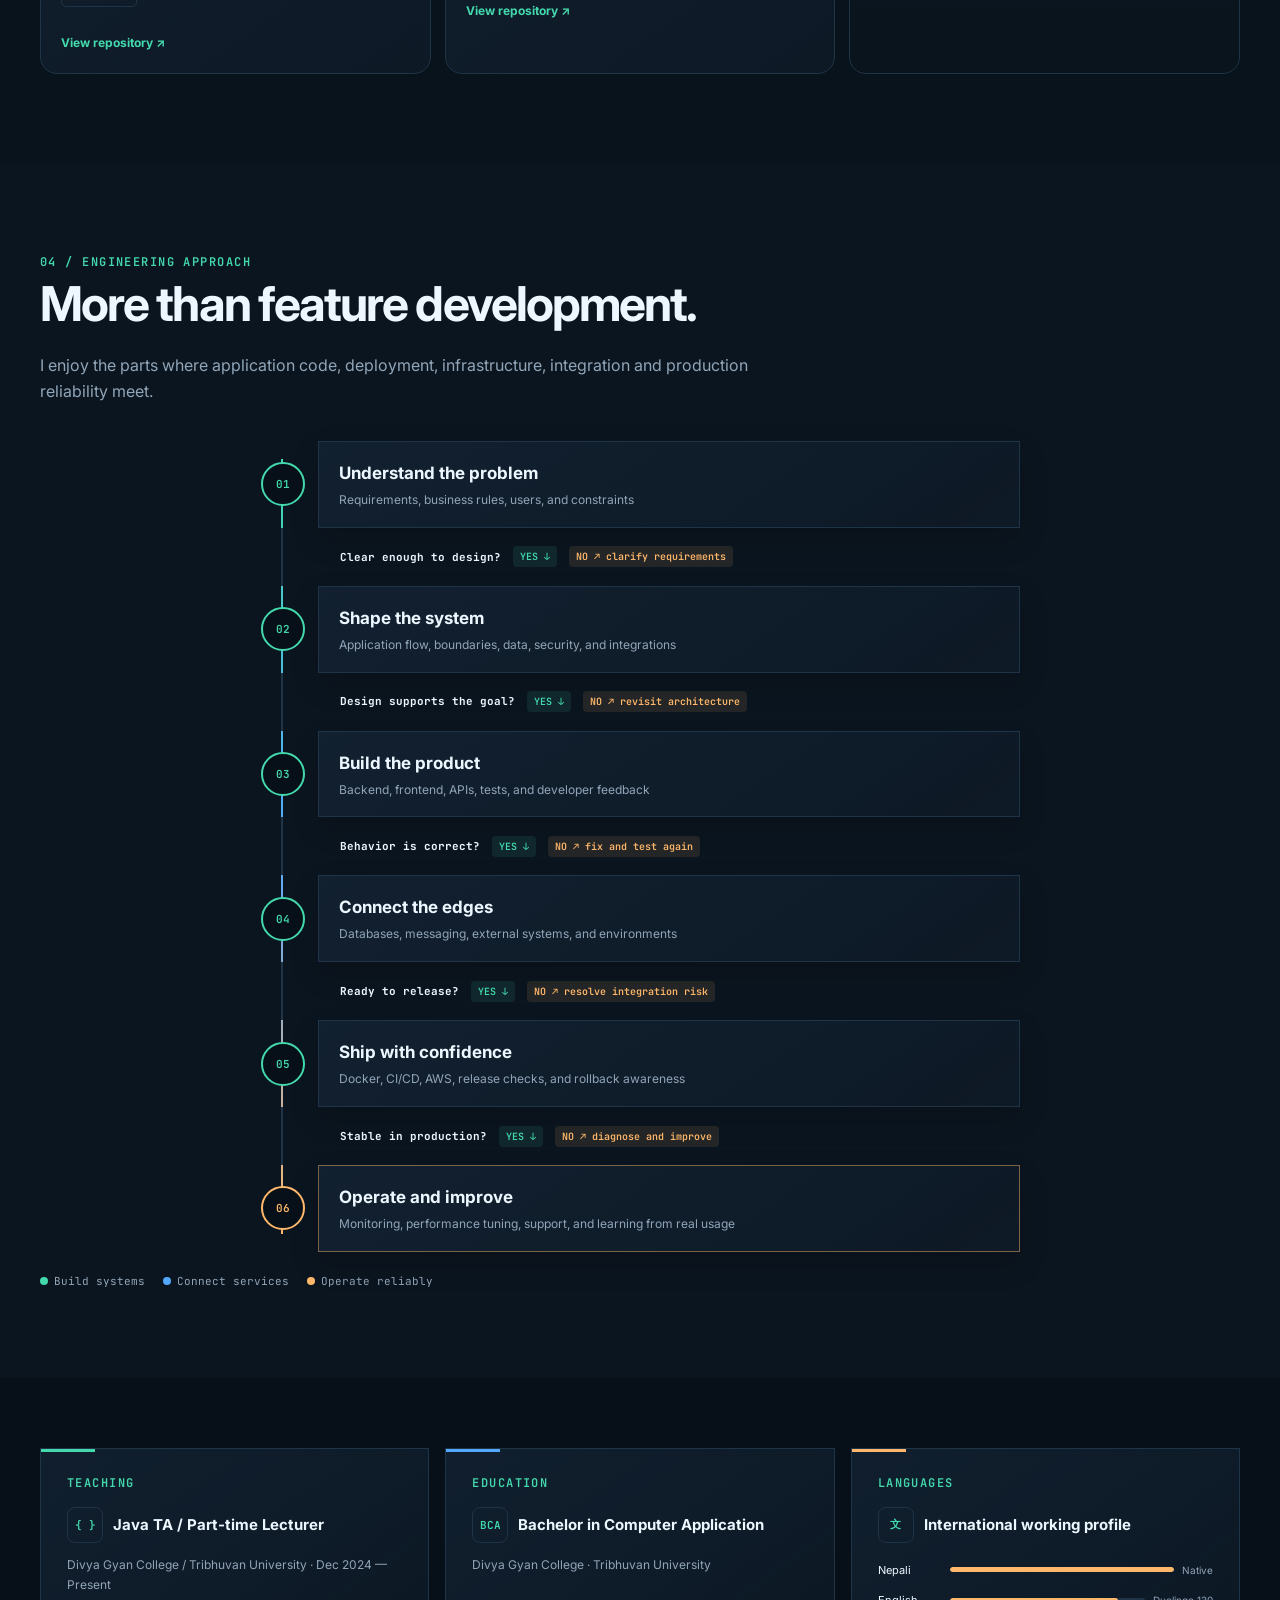
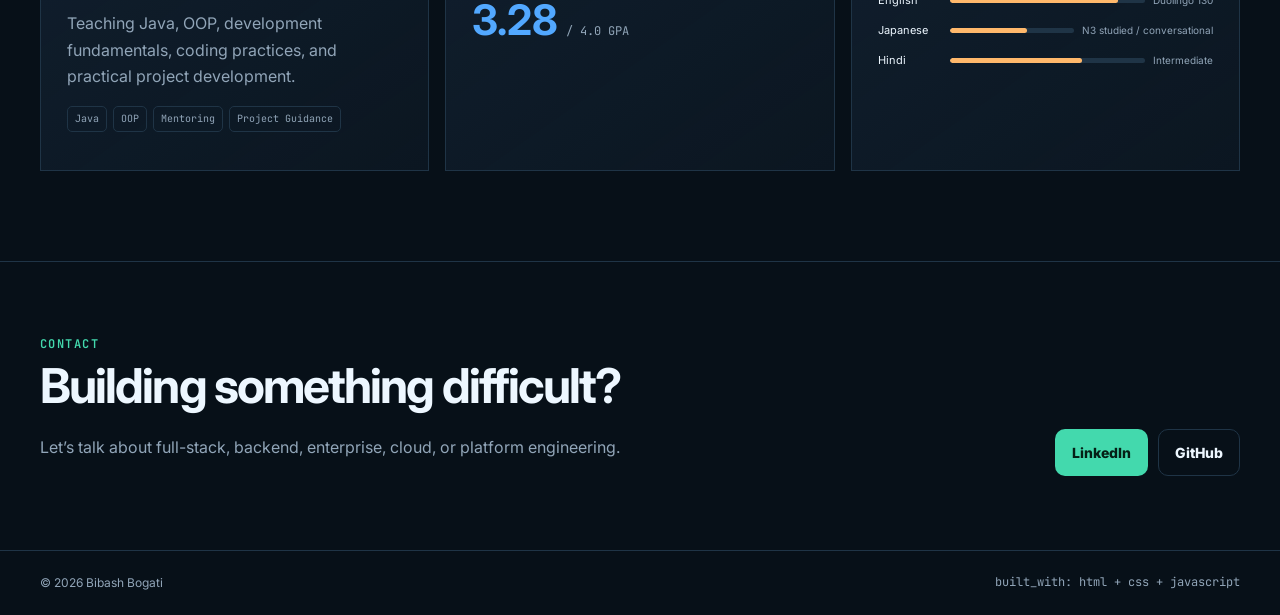
==== commit 2855be23: "adding other projects" ====
--- a/index.html
+++ b/index.html
@@ -9,6 +9,7 @@
   <link rel="preconnect" href="https://fonts.gstatic.com" crossorigin>
   <link href="https://fonts.googleapis.com/css2?family=Inter:wght@400;500;600;700;800&family=JetBrains+Mono:wght@400;500;600&display=swap" rel="stylesheet">
   <link rel="stylesheet" href="styles.css">
+  <style>.flow-node{grid-template-columns:1fr}.country-mark{display:inline-flex;align-items:center;gap:6px}.country-mark img{width:18px;height:12px;object-fit:cover;border:1px solid rgba(255,255,255,.18);border-radius:2px}</style>
 </head>
 <body>
 <div class="noise"></div>
@@ -24,7 +25,7 @@
     </nav>
     <div class="nav-actions">
       <a class="btn secondary" target="_blank" rel="noreferrer" href="https://github.com/Bibash77">GitHub</a>
-      <a class="btn" href="mailto:bibash1228@gmail.com">Contact</a>
+      <a class="btn" href="https://www.linkedin.com/in/bibash-bogati-76695b1b4/" target="_blank" rel="noreferrer">Connect</a>
     </div>
   </div>
 </header>
@@ -95,6 +96,7 @@
         <div class="timeline-node"></div>
         <div class="experience-card">
           <div class="company-row">
+            <img class="company-logo" src="https://www.google.com/s2/favicons?domain=apprhythm.co.jp&sz=128" alt="Apprhythm logo">
             <div>
               <h3>株式会社アプリズム <span>(Apprhythm)</span></h3>
               <p class="role">System Engineer / Software Engineer · May 2026 — Present · Japan</p>
@@ -109,7 +111,7 @@
               <div><h4>Sinyo — Kakogawa City Municipal Collection & Fee Management System</h4><p>Jun 2026 — Sep 2026</p></div>
             </div>
             <ul>
-              <li>Customized and maintained a municipal system originally developed by Hitachi and customized by KSS.</li>
+              <li>Customized and maintained a municipal system originally developed by Hitachi and customized by Kyosin System Service (KSS).</li>
               <li>Contributed to modernization from Seasar2 / Teeda on Java 8 toward Spring Boot on Java 17.</li>
               <li>Worked on batch processing, external data exchange, SFTP, CSV/HED processing, and AWS CLI flows.</li>
               <li>Supported migration from Apache/Tomcat deployment toward AWS EC2, RDS, S3, Route 53 private DNS, and ALB.</li>
@@ -146,6 +148,7 @@
         <div class="timeline-year">2025</div><div class="timeline-node"></div>
         <div class="experience-card">
           <div class="company-row">
+            <img class="company-logo" src="https://www.google.com/s2/favicons?domain=cedargate.com&sz=128" alt="Cedar Gate Technology logo">
             <div>
               <h3>Cedar Gate Technology</h3>
               <p class="role">Senior Software Engineer (Java) · Mar 2025 — Aug 2025</p>
@@ -169,8 +172,11 @@
       <article class="timeline-entry">
         <div class="timeline-year">2024</div><div class="timeline-node"></div>
         <div class="experience-card">
-          <h3>Yenya Soft Pvt. Ltd.</h3>
-          <p class="role">Software Engineer (Java) · Jul 2024 — Feb 2025</p>
+          <div class="company-row">
+            <img class="company-logo" src="https://www.google.com/s2/favicons?domain=yenyasoft.com&sz=128" alt="Yenya Soft logo">
+            <div><h3>Yenya Soft Pvt. Ltd.</h3>
+            <p class="role">Software Engineer (Java) · Jul 2024 — Feb 2025</p></div>
+          </div>
           <div class="experience-project">
             <div class="project-heading"><span class="project-index">OCR</span><div><h4>Online Company Registration — Continued Development</h4></div></div>
             <ul>
@@ -186,8 +192,11 @@
       <article class="timeline-entry major">
         <div class="timeline-year">2021</div><div class="timeline-node"></div>
         <div class="experience-card">
-          <h3>Infodevelopers Pvt. Ltd.</h3>
-          <p class="role">Software Engineer (Java) · Feb 2021 — Jul 2024</p>
+          <div class="company-row">
+            <img class="company-logo" src="https://infodev.com.np/infodev_logo_white-2.svg" alt="InfoDevelopers logo">
+            <div><h3>Infodevelopers Pvt. Ltd.</h3>
+            <p class="role">Software Engineer (Java) · Feb 2021 — Jul 2024</p></div>
+          </div>
           <p class="company-summary">Major e-government and integration systems — architecture, development, security, production, mentoring and modernization.</p>
 
           <div class="experience-grid">
@@ -228,8 +237,11 @@
       <article class="timeline-entry">
         <div class="timeline-year">2019</div><div class="timeline-node"></div>
         <div class="experience-card">
-          <h3>SB Solutions Pvt. Ltd.</h3>
-          <p class="role">Junior Engineer · Java / Angular · Oct 2019 — Jan 2021</p>
+          <div class="company-row">
+            <img class="company-logo" src="https://www.google.com/s2/favicons?domain=sbsolutions.com.np&sz=128" alt="SB Solutions logo">
+            <div><h3>SB Solutions Pvt. Ltd.</h3>
+            <p class="role">Junior Engineer · Java / Angular · Oct 2019 — Jan 2021</p></div>
+          </div>
           <ul>
             <li>Maintained and upgraded legacy Spring MVC financial applications.</li>
             <li>Developed a Spring Boot + Angular Loan Management System from planning through deployment in multiple banks.</li>
@@ -354,7 +366,7 @@
           <img title="PostgreSQL" src="https://cdn.jsdelivr.net/gh/devicons/devicon/icons/postgresql/postgresql-original.svg">
           <div title="MCP">MCP</div><div title="AI">AI</div>
         </div>
-        <a target="_blank" href="https://github.com/Bibash77/StudyTrackerMcp">View repository ↗</a>
+        <a target="_blank" rel="noreferrer" href="https://github.com/Bibash77/StudyTrackerMcp">View repository ↗</a>
       </article>
 
       <article class="project-card tier-s" data-category="client professional" data-search="mohini client backend lead production delivery">
@@ -376,7 +388,7 @@
           <img src="https://cdn.jsdelivr.net/gh/devicons/devicon/icons/angularjs/angularjs-original.svg">
           <img src="https://cdn.jsdelivr.net/gh/devicons/devicon/icons/mysql/mysql-original.svg">
         </div>
-        <div class="project-links"><a target="_blank" href="https://github.com/Bibash77/CanteenProject">Backend ↗</a><a target="_blank" href="https://github.com/Bibash77/canteen-frontend">Frontend ↗</a></div>
+        <div class="project-links"><a target="_blank" rel="noreferrer" href="https://github.com/Bibash77/CanteenProject">Backend ↗</a><a target="_blank" rel="noreferrer" href="https://github.com/Bibash77/canteen-frontend">Frontend ↗</a></div>
       </article>
 
       <article class="project-card tier-a" data-category="personal" data-search="tailor react node express mongodb jwt cloudinary cron firebase deployed">
@@ -389,7 +401,7 @@
           <img src="https://cdn.jsdelivr.net/gh/devicons/devicon/icons/nodejs/nodejs-original.svg">
           <img src="https://cdn.jsdelivr.net/gh/devicons/devicon/icons/mongodb/mongodb-original.svg">
         </div>
-        <a target="_blank" href="https://github.com/Bibash77/Tailor-System">View repository ↗</a>
+        <a target="_blank" rel="noreferrer" href="https://github.com/Bibash77/Tailor-System">View repository ↗</a>
       </article>
 
       <article class="project-card tier-a" data-category="personal" data-search="student performance assessment course management node express mongodb mongoose handlebars docker compose">
@@ -402,7 +414,7 @@
           <img src="https://cdn.jsdelivr.net/gh/devicons/devicon/icons/mongodb/mongodb-original.svg">
           <img src="https://cdn.jsdelivr.net/gh/devicons/devicon/icons/docker/docker-original.svg">
         </div>
-        <a target="_blank" href="https://github.com/Bibash77/course-management">View repository ↗</a>
+        <a target="_blank" rel="noreferrer" href="https://github.com/Bibash77/course-management">View repository ↗</a>
       </article>
 
       <article class="project-card tier-b" data-category="personal" data-search="translator node express postgres sequelize jwt google oauth gemini chrome extension">
@@ -415,7 +427,7 @@
           <img src="https://cdn.jsdelivr.net/gh/devicons/devicon/icons/postgresql/postgresql-original.svg">
           <img src="https://cdn.jsdelivr.net/gh/devicons/devicon/icons/google/google-original.svg">
         </div>
-        <div class="project-links"><a target="_blank" href="https://github.com/Bibash77/project-Uni-translator">Backend ↗</a><a target="_blank" href="https://github.com/Bibash77/extension-uni-translator">Extension ↗</a></div>
+        <div class="project-links"><a target="_blank" rel="noreferrer" href="https://github.com/Bibash77/project-Uni-translator">Backend ↗</a><a target="_blank" rel="noreferrer" href="https://github.com/Bibash77/extension-uni-translator">Extension ↗</a></div>
       </article>
 
       <article class="project-card tier-b" data-category="personal" data-search="connect me android java google maps retrofit location mobile">
@@ -427,12 +439,12 @@
           <img src="https://cdn.jsdelivr.net/gh/devicons/devicon/icons/java/java-original.svg">
           <img src="https://cdn.jsdelivr.net/gh/devicons/devicon/icons/android/android-original.svg">
         </div>
-        <a target="_blank" href="https://github.com/Bibash77/ConnectMeApp">View repository ↗</a>
+        <a target="_blank" rel="noreferrer" href="https://github.com/Bibash77/ConnectMeApp">View repository ↗</a>
       </article>
 
       <article class="project-card tier-prod" data-category="professional" data-search="ocr online company registration management system nepal nationwide spring java microservices redis rabbitmq keycloak postgres">
-        <div class="project-meta"><span class="complexity prod">PRODUCTION</span><span>Government</span></div>
-        <div class="project-icon"><div class="terminal-icon">OCR</div></div>
+        <div class="project-meta"><span class="complexity prod">PRODUCTION</span><span class="country-mark"><img src="https://flagcdn.com/w40/np.png" alt="Nepal flag">Nepal Government</span></div>
+        <div class="project-icon"><img src="https://infodev.com.np/infodev_logo_white-2.svg" alt="InfoDevelopers logo"><div class="terminal-icon">OCR</div></div>
         <h3>Online Company Registration Management System</h3>
         <p>Nationwide company-registration platform serving company registration workflows across Nepal. Worked from early development through production and later continued support after transfer to Yenya.</p>
         <div class="tool-icons">
@@ -444,7 +456,7 @@
       </article>
 
       <article class="project-card tier-prod" data-category="professional" data-search="gioms government integrated office management system java spring microservices workflow nepal">
-        <div class="project-meta"><span class="complexity prod">PRODUCTION</span><span>Government</span></div>
+        <div class="project-meta"><span class="complexity prod">PRODUCTION</span><span class="country-mark"><img src="https://flagcdn.com/w40/np.png" alt="Nepal flag">Nepal Government</span></div>
         <div class="project-icon"><div class="terminal-icon">GOV</div></div>
         <h3>Government Integrated Office Management System</h3>
         <p>Integrated government office-management and workflow platform. Worked across architecture, client requirements, application flow, integration and production readiness.</p>
@@ -459,7 +471,7 @@
 
       <article class="project-card tier-prod" data-category="professional" data-search="vbca value based health care analysis redis elasticsearch java spring aws performance jvm">
         <div class="project-meta"><span class="complexity prod">PRODUCTION</span><span>Healthcare Analytics</span></div>
-        <div class="project-icon"><div class="terminal-icon">VB</div></div>
+        <div class="project-icon"><img src="https://www.google.com/s2/favicons?domain=cedargate.com&sz=128" alt="Cedar Gate Technology logo"><div class="terminal-icon">VB</div></div>
         <h3>VBCA — Value Based Health Care Analysis</h3>
         <p>Enterprise healthcare-analysis system with Redis and Elasticsearch at the core of application workflows, plus production monitoring, performance tuning and JVM analysis.</p>
         <div class="tool-icons">
@@ -471,16 +483,56 @@
 
       <article class="project-card tier-prod" data-category="professional" data-search="sinyo kakogawa municipal java seasar spring aws postgres japan">
         <div class="project-meta"><span class="complexity prod">PRODUCTION</span><span>Japan Municipal</span></div>
-        <div class="project-icon"><div class="terminal-icon">JP</div></div>
+        <div class="project-icon"><img src="https://www.google.com/s2/favicons?domain=apprhythm.co.jp&sz=128" alt="Apprhythm logo"><div class="terminal-icon">JP</div></div>
         <h3>Sinyo — Kakogawa City Municipal System</h3>
         <p>Municipal fee and collection-management platform. Contributed to Java/framework modernization, batch/integration flows, AWS migration, testing and production release.</p>
       </article>
 
       <article class="project-card tier-prod" data-category="professional" data-search="nishinomiya school lunch procurement demand planning habatan java postgres">
         <div class="project-meta"><span class="complexity prod">CURRENT</span><span>Japan Municipal</span></div>
-        <div class="project-icon"><div class="terminal-icon">JP</div></div>
+        <div class="project-icon"><img src="https://www.google.com/s2/favicons?domain=apprhythm.co.jp&sz=128" alt="Apprhythm logo"><div class="terminal-icon">JP</div></div>
         <h3>Nishinomiya School Lunch Procurement & Demand Planning</h3>
         <p>Municipal system for bidding, ingredient-volume calculation, school distribution, and integration with the Habatan menu-management system.</p>
+      </article>
+
+      <article class="project-card tier-s" data-category="poc personal" data-search="form automation mcp japanese form api vercel serverless javascript schema submit">
+        <div class="project-meta"><span class="complexity">S-TIER</span><span>AI / API Tooling</span></div>
+        <div class="project-icon"><div class="terminal-icon">MCP</div></div>
+        <h3>Form Automation MCP Server</h3>
+        <p>Structured Japanese-form automation API designed for MCP-connected workflows and deployed as a Vercel-compatible serverless service.</p>
+        <div class="project-profile"><strong>My contribution</strong><span>Designed the schema-driven form contract, submit endpoint, deployment configuration, and integration surface for AI-assisted workflows.</span></div>
+        <div class="project-skills"><span>JavaScript</span><span>MCP</span><span>REST API</span><span>Vercel</span><span>Serverless</span></div>
+        <a target="_blank" rel="noreferrer" href="https://github.com/Bibash77/FormAutomationMcpServer">View repository ↗</a>
+      </article>
+
+      <article class="project-card tier-s" data-category="personal professional" data-search="java migration runner oracle database migration swing cli ant hikaricp logging sql">
+        <div class="project-meta"><span class="complexity">S-TIER</span><span>Java Tooling</span></div>
+        <div class="project-icon"><img src="https://cdn.jsdelivr.net/gh/devicons/devicon/icons/java/java-original.svg" alt="Java logo"></div>
+        <h3>Custom Java Migration Runner</h3>
+        <p>Oracle-to-Oracle migration utility with both Swing UI and CLI execution modes, SQL-driven services, and migration history tracking.</p>
+        <div class="project-profile"><strong>My contribution</strong><span>Built configurable migration services, pooled database access, step execution, error logging, and an operator-friendly UI/CLI workflow.</span></div>
+        <div class="project-skills"><span>Java</span><span>Oracle</span><span>HikariCP</span><span>Swing</span><span>Apache Ant</span><span>CLI Design</span></div>
+        <a target="_blank" rel="noreferrer" href="https://github.com/Bibash77/CustomJavaMigrationRunner">View repository ↗</a>
+      </article>
+
+      <article class="project-card tier-a" data-category="poc professional" data-search="school management microservices spring cloud config eureka redis kafka postgresql notification service">
+        <div class="project-meta"><span class="complexity">A-TIER</span><span>Microservices POC</span></div>
+        <div class="project-icon"><img src="https://cdn.jsdelivr.net/gh/devicons/devicon/icons/spring/spring-original.svg" alt="Spring logo"></div>
+        <h3>School Management Microservices</h3>
+        <p>Demo platform exploring configuration management, service discovery, user management, Redis caching, Kafka events, and notifications.</p>
+        <div class="project-profile"><strong>My contribution</strong><span>Structured the service boundaries and connected configuration, discovery, user events, persistence, caching, and notification flows.</span></div>
+        <div class="project-skills"><span>Spring Boot</span><span>Spring Cloud</span><span>Eureka</span><span>Kafka</span><span>Redis</span><span>PostgreSQL</span></div>
+        <a target="_blank" rel="noreferrer" href="https://github.com/Bibash77/schoolmanagement">View repository ↗</a>
+      </article>
+
+      <article class="project-card tier-a" data-category="poc personal" data-search="webdoccms strapi headless cms postgres docker node react api content management">
+        <div class="project-meta"><span class="complexity">A-TIER</span><span>CMS / Backend</span></div>
+        <div class="project-icon"><div class="terminal-icon">CMS</div></div>
+        <h3>WebDocCMS</h3>
+        <p>Headless CMS experiment built around Strapi, PostgreSQL, Docker, and an API-first content workflow.</p>
+        <div class="project-profile"><strong>My contribution</strong><span>Explored content modeling, API delivery, admin-managed publishing, database-backed content, and containerized deployment foundations.</span></div>
+        <div class="project-skills"><span>Node.js</span><span>Strapi</span><span>PostgreSQL</span><span>Docker</span><span>REST API</span></div>
+        <a target="_blank" rel="noreferrer" href="https://github.com/Bibash77/WebDocCms">View repository ↗</a>
       </article>
 
       <article class="project-card tier-c" data-category="poc" data-search="image data extractor opencv tesseract ocr python">
@@ -488,7 +540,7 @@
         <div class="project-icon"><img src="https://cdn.jsdelivr.net/gh/devicons/devicon/icons/opencv/opencv-original.svg"></div>
         <h3>Image Data Extractor</h3>
         <p>OCR and image-enhancement experiment using OpenCV and Tesseract.</p>
-        <a target="_blank" href="https://github.com/Bibash77/ImageDataExtractor">View repository ↗</a>
+        <a target="_blank" rel="noreferrer" href="https://github.com/Bibash77/ImageDataExtractor">View repository ↗</a>
       </article>
     </div>
   </div>
@@ -500,19 +552,20 @@
     <h2>More than feature development.</h2>
     <p class="intro">I enjoy the parts where application code, deployment, infrastructure, integration and production reliability meet.</p>
 
-    <div class="pipeline">
-      <div><span>01</span><strong>Requirements</strong><small>Business / system understanding</small></div>
-      <i>→</i>
-      <div><span>02</span><strong>Architecture</strong><small>Application flow / design</small></div>
-      <i>→</i>
-      <div><span>03</span><strong>Build</strong><small>Backend / frontend / APIs</small></div>
-      <i>→</i>
-      <div><span>04</span><strong>Integrate</strong><small>DB / messaging / external systems</small></div>
-      <i>→</i>
-      <div><span>05</span><strong>Ship</strong><small>Docker / CI/CD / AWS</small></div>
-      <i>→</i>
-      <div><span>06</span><strong>Operate</strong><small>Monitor / tune / support</small></div>
-    </div>
+    <div class="decision-flow">
+      <div class="flow-node"><span>01</span><div><strong>Understand the problem</strong><small>Requirements, business rules, users, and constraints</small></div></div>
+      <div class="flow-gate"><b>Clear enough to design?</b><span class="yes">YES ↓</span><span class="no">NO ↗ clarify requirements</span></div>
+      <div class="flow-node"><span>02</span><div><strong>Shape the system</strong><small>Application flow, boundaries, data, security, and integrations</small></div></div>
+      <div class="flow-gate"><b>Design supports the goal?</b><span class="yes">YES ↓</span><span class="no">NO ↗ revisit architecture</span></div>
+      <div class="flow-node"><span>03</span><div><strong>Build the product</strong><small>Backend, frontend, APIs, tests, and developer feedback</small></div></div>
+      <div class="flow-gate"><b>Behavior is correct?</b><span class="yes">YES ↓</span><span class="no">NO ↗ fix and test again</span></div>
+      <div class="flow-node"><span>04</span><div><strong>Connect the edges</strong><small>Databases, messaging, external systems, and environments</small></div></div>
+      <div class="flow-gate"><b>Ready to release?</b><span class="yes">YES ↓</span><span class="no">NO ↗ resolve integration risk</span></div>
+      <div class="flow-node"><span>05</span><div><strong>Ship with confidence</strong><small>Docker, CI/CD, AWS, release checks, and rollback awareness</small></div></div>
+      <div class="flow-gate"><b>Stable in production?</b><span class="yes">YES ↓</span><span class="no">NO ↗ diagnose and improve</span></div>
+      <div class="flow-node final"><span>06</span><div><strong>Operate and improve</strong><small>Monitoring, performance tuning, support, and learning from real usage</small></div></div>
+    </div>
+    <div class="flow-legend"><span><b class="legend-dot build"></b>Build systems</span><span><b class="legend-dot connect"></b>Connect services</span><span><b class="legend-dot operate"></b>Operate reliably</span></div>
   </div>
 </section>
 
@@ -520,21 +573,21 @@
   <div class="shell info-grid">
     <article>
       <div class="eyebrow">Teaching</div>
-      <h3>Java TA / Part-time Lecturer</h3>
-      <p>Divya Gyan College / Tribhuvan University · Dec 2024 — Present</p>
+      <div class="profile-kicker"><span class="profile-symbol">{ }</span><strong>Java TA / Part-time Lecturer</strong></div>
+      <p class="profile-meta">Divya Gyan College / Tribhuvan University · Dec 2024 — Present</p>
       <p>Teaching Java, OOP, development fundamentals, coding practices, and practical project development.</p>
+      <div class="profile-tags"><span>Java</span><span>OOP</span><span>Mentoring</span><span>Project Guidance</span></div>
     </article>
     <article>
       <div class="eyebrow">Education</div>
-      <h3>Bachelor in Computer Application</h3>
-      <p>Divya Gyan College · Tribhuvan University</p>
-      <p>GPA: 3.28 / 4.0</p>
+      <div class="profile-kicker"><span class="profile-symbol">BCA</span><strong>Bachelor in Computer Application</strong></div>
+      <p class="profile-meta">Divya Gyan College · Tribhuvan University</p>
+      <div class="score-line"><strong>3.28</strong><span>/ 4.0 GPA</span></div>
     </article>
     <article>
       <div class="eyebrow">Languages</div>
-      <h3>International working profile</h3>
-      <p>Nepali — Native · English — Duolingo 130</p>
-      <p>Japanese — N3 studied / conversational · Hindi — Intermediate</p>
+      <div class="profile-kicker"><span class="profile-symbol">文</span><strong>International working profile</strong></div>
+      <div class="language-list"><div><span>Nepali</span><b><i style="width:100%"></i></b><small>Native</small></div><div><span>English</span><b><i style="width:86%"></i></b><small>Duolingo 130</small></div><div><span>Japanese</span><b><i style="width:62%"></i></b><small>N3 studied / conversational</small></div><div><span>Hindi</span><b><i style="width:68%"></i></b><small>Intermediate</small></div></div>
     </article>
   </div>
 </section>
@@ -547,8 +600,8 @@
       <p>Let’s talk about full-stack, backend, enterprise, cloud, or platform engineering.</p>
     </div>
     <div class="actions">
-      <a class="btn" href="mailto:bibash1228@gmail.com">bibash1228@gmail.com</a>
-      <a class="btn secondary" target="_blank" href="https://github.com/Bibash77">GitHub</a>
+      <a class="btn" target="_blank" rel="noreferrer" href="https://www.linkedin.com/in/bibash-bogati-76695b1b4/">LinkedIn</a>
+      <a class="btn secondary" target="_blank" rel="noreferrer" href="https://github.com/Bibash77">GitHub</a>
     </div>
   </div>
 </section>
--- a/styles.css
+++ b/styles.css
@@ -9,3 +9,9 @@
 body:before{content:"";position:fixed;inset:0;pointer-events:none;background-image:linear-gradient(rgba(255,255,255,.018) 1px,transparent 1px),linear-gradient(90deg,rgba(255,255,255,.018) 1px,transparent 1px);background-size:32px 32px;mask-image:linear-gradient(to bottom,black,transparent 75%)}a{color:inherit}.shell{width:min(var(--max),calc(100% - 40px));margin:auto}.mono{font-family:"JetBrains Mono",monospace}.topbar{position:sticky;top:0;z-index:50;background:rgba(7,16,24,.82);backdrop-filter:blur(16px);border-bottom:1px solid rgba(255,255,255,.05)}.nav{height:72px;display:flex;align-items:center;justify-content:space-between;gap:24px}.brand{font-family:"JetBrains Mono",monospace;font-weight:800;text-decoration:none}.brand span{color:var(--accent)}nav{display:flex;gap:24px}nav a{text-decoration:none;color:var(--muted);font-size:14px;font-weight:600}.nav-actions,.actions{display:flex;gap:10px;flex-wrap:wrap}.btn{display:inline-flex;align-items:center;justify-content:center;padding:11px 16px;border-radius:10px;background:var(--accent);color:#052016;text-decoration:none;font-weight:800;border:1px solid transparent;font-size:14px}.btn.secondary{background:transparent;color:var(--text);border-color:var(--line)}.hero{padding:110px 0 92px}.hero-grid{display:grid;grid-template-columns:1.2fr .8fr;gap:70px;align-items:center}.terminal-pill{display:inline-flex;align-items:center;gap:10px;border:1px solid var(--line);background:rgba(14,26,38,.75);padding:9px 12px;border-radius:8px;color:#b8c9d8;font-size:12px}.terminal-dot{width:8px;height:8px;border-radius:50%}.green{background:var(--accent);box-shadow:0 0 16px rgba(67,217,173,.65)}h1{font-size:clamp(54px,8vw,88px);letter-spacing:-.06em;line-height:.98;margin:24px 0 10px}h2{font-size:clamp(30px,4vw,48px);letter-spacing:-.04em;line-height:1.08;margin:8px 0 22px}h2 span{color:var(--muted);font-weight:600}.lead{color:var(--muted);font-size:19px;max-width:800px}.hero-stack{display:flex;gap:12px;flex-wrap:wrap;margin-top:28px}.hero-stack div{display:flex;align-items:center;gap:7px;color:#c9d8e5;font-size:13px}.hero-stack img{width:22px;height:22px}.portrait-panel{max-width:430px;margin-left:auto}.portrait-frame{position:relative;border:1px solid var(--line);padding:10px;border-radius:24px;background:linear-gradient(180deg,#122334,#09131c);box-shadow:0 24px 70px rgba(0,0,0,.35)}.portrait-frame:before{content:"";position:absolute;inset:-1px;border-radius:24px;background:linear-gradient(135deg,rgba(67,217,173,.35),transparent 35%,rgba(82,168,255,.22));z-index:-1}.portrait-frame img{display:block;width:100%;aspect-ratio:1/1;object-fit:cover;border-radius:17px}.portrait-overlay{position:absolute;left:24px;right:24px;bottom:24px;background:rgba(5,14,21,.78);backdrop-filter:blur(12px);border:1px solid rgba(255,255,255,.08);padding:10px 12px;border-radius:10px;display:flex;align-items:center;gap:8px;font-size:13px}.status-dot{width:8px;height:8px;background:var(--accent);border-radius:50%}.profile-code{margin-top:14px;border:1px solid var(--line);border-radius:14px;background:#071018;overflow:hidden}.profile-code pre{margin:0;padding:16px;overflow:auto;color:#a9c5d8;font-size:12px}.section{padding:90px 0}.section-header{display:flex;justify-content:space-between;gap:30px;align-items:end;margin-bottom:40px}.eyebrow{font:600 12px "JetBrains Mono",monospace;letter-spacing:.12em;text-transform:uppercase;color:var(--accent)}.section-header>div>p,.intro{color:var(--muted);max-width:760px}.experience-summary{border-left:2px solid var(--accent);padding-left:16px;display:flex;flex-direction:column}.experience-summary span{font:12px "JetBrains Mono",monospace;color:var(--muted)}.timeline{position:relative}.timeline:before{content:"";position:absolute;left:93px;top:15px;bottom:0;width:1px;background:linear-gradient(var(--accent),var(--line) 15%,var(--line) 85%,transparent)}.timeline-entry{display:grid;grid-template-columns:72px 42px 1fr;gap:0;margin-bottom:28px;position:relative}.timeline-year{font:600 13px "JetBrains Mono",monospace;color:#8aa0b4;padding-top:22px}.timeline-node{width:13px;height:13px;border:2px solid var(--accent);background:var(--bg);border-radius:50%;margin-top:22px;margin-left:15px;z-index:2}.timeline-entry.current .timeline-node,.timeline-entry.major .timeline-node{background:var(--accent);box-shadow:0 0 0 7px rgba(67,217,173,.08)}.experience-card{border:1px solid var(--line);background:linear-gradient(180deg,rgba(14,26,38,.92),rgba(9,19,28,.94));border-radius:18px;padding:26px}.experience-card h3{font-size:25px;margin:0}.experience-card h3 span{color:var(--muted);font-weight:500}.role{margin:4px 0 14px;color:var(--blue);font-size:14px}.company-summary{color:var(--muted)}.company-row{display:flex;justify-content:space-between;gap:20px}.badge{font:600 11px "JetBrains Mono",monospace;border:1px solid var(--line);border-radius:999px;padding:5px 8px;height:fit-content}.current-badge{color:var(--accent);border-color:rgba(67,217,173,.35)}.experience-project{border-top:1px solid rgba(255,255,255,.07);padding-top:18px;margin-top:18px}.project-heading{display:flex;gap:12px;align-items:start}.project-index{display:grid;place-items:center;min-width:34px;height:34px;border-radius:8px;background:#0a1721;border:1px solid var(--line);font:600 10px "JetBrains Mono",monospace;color:var(--accent)}.project-heading h4{margin:0;font-size:17px}.project-heading p{margin:2px 0;color:var(--muted);font-size:12px}.experience-card ul{margin:12px 0 0;padding-left:18px;color:var(--muted)}.mini-tech,.ops-row{display:flex;gap:7px;flex-wrap:wrap;margin-top:14px}.mini-tech span,.ops-row span{font-size:11px;border:1px solid var(--line);padding:5px 8px;border-radius:7px;color:#b9c9d6}.experience-grid{display:grid;grid-template-columns:repeat(3,1fr);gap:12px;margin-top:18px}.system-card{background:#09141d;border:1px solid var(--line);border-radius:14px;padding:18px}.system-code{font:600 11px "JetBrains Mono",monospace;color:var(--accent)}.system-card h4{margin:8px 0}.system-card p,.system-card li{color:var(--muted);font-size:13px}.ownership-band{margin-top:16px;border-left:3px solid var(--accent);background:#09141d;border-radius:10px;padding:14px;display:flex;gap:9px;flex-wrap:wrap;align-items:center}.ownership-band strong{margin-right:8px}.ownership-band span{font-size:11px;color:#b9c9d6}.stack-section{background:var(--bg2)}.stack-layout{display:grid;grid-template-columns:1.1fr .9fr;gap:18px}.stack-primary,.stack-secondary{display:flex;flex-direction:column;gap:18px}.stack-group{border:1px solid var(--line);background:linear-gradient(180deg,var(--panel),#09131c);border-radius:18px;padding:22px}.stack-group.primary{border-color:rgba(67,217,173,.28)}.stack-title{display:flex;gap:12px;align-items:start;margin-bottom:18px}.stack-no{font:600 11px "JetBrains Mono",monospace;color:var(--accent);padding-top:5px}.stack-title h3{margin:0;font-size:20px}.stack-title p{margin:2px 0;color:var(--muted);font-size:12px}.icon-grid{display:grid;grid-template-columns:repeat(2,1fr);gap:10px}.icon-grid.compact{grid-template-columns:repeat(3,1fr)}.tool{min-height:98px;border:1px solid var(--line);background:#09141e;border-radius:13px;padding:14px;display:flex;flex-direction:column;align-items:flex-start;justify-content:center;gap:5px}.tool.major{background:linear-gradient(135deg,rgba(67,217,173,.08),rgba(82,168,255,.04))}.tool img{width:32px;height:32px}.tool strong{font-size:14px}.tool small{color:var(--muted)}.text-icon,.inline-icon{font:700 11px "JetBrains Mono",monospace;border:1px solid var(--line);border-radius:7px;padding:6px;color:var(--accent)}.tech-list{display:grid;grid-template-columns:repeat(2,1fr);gap:9px}.tech-list span{display:flex;align-items:center;gap:8px;border:1px solid var(--line);border-radius:10px;padding:10px;font-size:13px}.tech-list img{width:24px;height:24px}.tech-list .inline-icon{width:34px;text-align:center}.projects-section{background:linear-gradient(180deg,var(--bg),#08131c)}.project-count{display:flex;flex-direction:column;align-items:flex-end}.project-count strong{font-size:32px;color:var(--accent);font-family:"JetBrains Mono",monospace}.project-count span{font-size:11px;color:var(--muted)}.project-toolbar{display:flex;justify-content:space-between;gap:16px;align-items:center;margin-bottom:24px}.searchbox{flex:1;max-width:620px;display:flex;align-items:center;gap:10px;border:1px solid var(--line);background:#09141e;border-radius:12px;padding:10px 12px}.searchbox input{flex:1;background:transparent;border:0;outline:0;color:var(--text);font:14px Inter}.searchbox kbd{font:11px "JetBrains Mono",monospace;border:1px solid var(--line);border-radius:5px;padding:3px 6px;color:var(--muted)}.filters{display:flex;gap:7px;flex-wrap:wrap}.filter{background:transparent;border:1px solid var(--line);color:var(--muted);padding:8px 10px;border-radius:9px;cursor:pointer;font-weight:700}.filter.active,.filter:hover{color:var(--text);border-color:#365069;background:#10202d}.projects-grid{display:grid;grid-template-columns:repeat(3,1fr);gap:14px}.project-card{position:relative;border:1px solid var(--line);background:linear-gradient(180deg,#0d1a25,#09141d);border-radius:17px;padding:20px;min-height:310px;display:flex;flex-direction:column;transition:.18s ease}.project-card:hover{transform:translateY(-3px);border-color:#39556b}.project-meta{display:flex;justify-content:space-between;gap:10px;color:var(--muted);font:10px "JetBrains Mono",monospace}.complexity{color:var(--accent)}.complexity.prod{color:var(--orange)}.project-icon{margin:24px 0 14px;width:52px;height:52px;border:1px solid var(--line);border-radius:13px;display:grid;place-items:center;background:#07111a}.project-icon img{width:30px;height:30px}.terminal-icon{font:700 12px "JetBrains Mono",monospace;color:var(--accent)}.project-card h3{font-size:20px;margin:0 0 10px}.project-card p{color:var(--muted);font-size:14px}.tool-icons{display:flex;gap:8px;margin-top:auto;padding-top:16px;align-items:center}.tool-icons img,.tool-icons div{width:26px;height:26px;object-fit:contain}.tool-icons div{display:grid;place-items:center;border:1px solid var(--line);border-radius:6px;font:700 8px "JetBrains Mono",monospace;color:var(--accent)}.project-card>a,.project-links a{color:var(--accent);text-decoration:none;font-size:12px;font-weight:700;margin-top:14px}.project-links{display:flex;gap:12px}.private-note{margin-top:auto;padding-top:18px;color:var(--muted);font:11px "JetBrains Mono",monospace}.hidden{display:none!important}.engineering-section{background:var(--bg2)}.pipeline{display:grid;grid-template-columns:repeat(11,auto);gap:8px;align-items:center;margin-top:34px}.pipeline div{border:1px solid var(--line);background:var(--panel);border-radius:14px;padding:14px;min-width:140px}.pipeline span{display:block;color:var(--accent);font:10px "JetBrains Mono",monospace}.pipeline strong,.pipeline small{display:block}.pipeline small{color:var(--muted);margin-top:4px}.pipeline i{color:#42647c}.footer-info{padding-top:70px}.info-grid{display:grid;grid-template-columns:repeat(3,1fr);gap:16px}.info-grid article{border-top:1px solid var(--line);padding-top:18px}.info-grid p{color:var(--muted)}.contact{padding:74px 0;border-top:1px solid var(--line)}.contact-inner{display:flex;justify-content:space-between;gap:40px;align-items:end}.contact-inner p{color:var(--muted)}footer{border-top:1px solid var(--line)}.footer-row{padding:22px 0;display:flex;justify-content:space-between;color:var(--muted);font-size:12px}
 @media(max-width:1050px){nav{display:none}.hero-grid,.stack-layout{grid-template-columns:1fr}.portrait-panel{margin:0;max-width:520px}.experience-grid,.projects-grid{grid-template-columns:repeat(2,1fr)}.pipeline{grid-template-columns:1fr 24px 1fr 24px 1fr}.pipeline i:nth-of-type(n+3){display:none}.info-grid{grid-template-columns:1fr 1fr}}
 @media(max-width:720px){.shell{width:min(var(--max),calc(100% - 24px))}.section{padding:66px 0}.hero{padding:82px 0 66px}.nav-actions .secondary{display:none}h1{font-size:50px}.section-header,.project-toolbar,.contact-inner{display:block}.project-count{align-items:flex-start;margin-top:15px}.filters{margin-top:10px}.timeline:before{left:8px}.timeline-entry{grid-template-columns:22px 1fr}.timeline-year{grid-column:2;padding:0 0 8px}.timeline-node{grid-column:1;grid-row:2;margin-left:2px}.experience-card{grid-column:2;grid-row:2}.experience-grid,.projects-grid,.info-grid{grid-template-columns:1fr}.icon-grid.compact{grid-template-columns:repeat(2,1fr)}.tech-list{grid-template-columns:1fr}.pipeline{display:flex;flex-direction:column;align-items:stretch}.pipeline i{display:block!important;text-align:center;transform:rotate(90deg)}.footer-row{flex-direction:column;gap:6px}}
+
+.company-row{display:flex;align-items:center;gap:14px}.company-logo{width:42px;height:42px;object-fit:contain;padding:7px;border:1px solid var(--line);border-radius:10px;background:#fff}.company-logo[src*="infodev"]{filter:invert(1)}.project-icon{display:flex;align-items:center;gap:10px}.project-icon>img{width:30px;height:30px;object-fit:contain;padding:5px;border-radius:7px;background:#fff}.project-icon>img[src*="infodev"]{filter:invert(1)}.project-icon .terminal-icon{margin:0}.project-card,.experience-card,.stack-group,.hero-copy,.portrait-panel{transition:transform .35s ease,box-shadow .35s ease,border-color .35s ease}.project-card:hover,.experience-card:hover,.stack-group:hover{transform:translateY(-6px);border-color:rgba(67,217,173,.48);box-shadow:0 18px 45px rgba(0,0,0,.22)}.btn{transition:transform .25s ease,box-shadow .25s ease}.btn:hover{transform:translateY(-2px);box-shadow:0 8px 22px rgba(67,217,173,.18)}
+.reveal-ready .reveal{opacity:0;transform:translateY(24px);transition:opacity .7s ease,transform .7s ease}.reveal-ready .reveal.is-visible{opacity:1;transform:none}.reveal-ready .reveal:nth-child(2){transition-delay:.08s}.reveal-ready .reveal:nth-child(3){transition-delay:.16s}.timeline-entry.is-visible .timeline-node{animation:node-pulse 1.2s ease both}.hero-copy h1{animation:hero-rise .8s .1s both}.terminal-pill{animation:hero-rise .7s both}@keyframes hero-rise{from{opacity:0;transform:translateY(16px)}to{opacity:1;transform:none}}@keyframes node-pulse{0%{box-shadow:0 0 0 0 rgba(67,217,173,.65)}100%{box-shadow:0 0 0 10px rgba(67,217,173,0)}}
+@media(prefers-reduced-motion:reduce){html{scroll-behavior:auto}.reveal-ready .reveal,.hero-copy h1,.terminal-pill{opacity:1;transform:none;animation:none;transition:none}.project-card,.experience-card,.stack-group,.btn{transition:none}.timeline-entry.is-visible .timeline-node{animation:none}}
+.project-profile{display:grid;gap:4px;margin:18px 0 12px;padding:12px;border-left:2px solid var(--accent);background:rgba(67,217,173,.06);color:var(--muted);font-size:12px;line-height:1.5}.project-profile strong{color:var(--text);font-family:"JetBrains Mono",monospace;font-size:10px;text-transform:uppercase;letter-spacing:.08em}.project-skills,.profile-tags{display:flex;flex-wrap:wrap;gap:6px;margin:12px 0}.project-skills span,.profile-tags span{padding:4px 7px;border:1px solid var(--line);border-radius:5px;color:var(--muted);font-size:10px;font-family:"JetBrains Mono",monospace}.project-card:has(.project-profile){background:linear-gradient(145deg,rgba(18,33,49,.98),rgba(14,26,38,.96))}.pipeline>div{position:relative;overflow:hidden}.pipeline>div:after{content:"";position:absolute;left:0;right:0;bottom:0;height:3px;background:var(--accent);transform:scaleX(.25);transform-origin:left;transition:transform .5s ease}.pipeline>div:nth-of-type(3n):after{background:var(--blue)}.pipeline>div:nth-of-type(4n):after{background:var(--orange)}.pipeline>div:hover:after{transform:scaleX(1)}.pipeline em{display:block;margin-top:10px;color:var(--accent);font-size:10px;font-style:normal;font-family:"JetBrains Mono",monospace;text-transform:uppercase;letter-spacing:.1em}.flow-legend{display:flex;gap:18px;flex-wrap:wrap;margin-top:22px;color:var(--muted);font:11px "JetBrains Mono",monospace}.legend-dot{display:inline-block;width:8px;height:8px;margin-right:6px;border-radius:50%;background:var(--accent)}.legend-dot.connect{background:var(--blue)}.legend-dot.operate{background:var(--orange)}.footer-info article{position:relative;min-height:245px;padding:26px;border:1px solid var(--line);background:linear-gradient(145deg,rgba(18,33,49,.9),rgba(14,26,38,.65));overflow:hidden}.footer-info article:before{content:"";position:absolute;top:0;left:0;width:54px;height:3px;background:var(--accent)}.footer-info article:nth-child(2):before{background:var(--blue)}.footer-info article:nth-child(3):before{background:var(--orange)}.profile-kicker{display:flex;align-items:center;gap:10px;margin:16px 0 12px;font-size:15px;line-height:1.3}.profile-symbol{display:grid;place-items:center;min-width:36px;height:36px;border:1px solid var(--line);border-radius:8px;color:var(--accent);font:600 11px "JetBrains Mono",monospace}.profile-meta{color:var(--muted);font-size:12px}.score-line{display:flex;align-items:baseline;gap:8px;margin-top:24px}.score-line strong{color:var(--blue);font-size:42px;line-height:1}.score-line span{color:var(--muted);font:12px "JetBrains Mono",monospace}.language-list{display:grid;gap:12px;margin-top:18px}.language-list div{display:grid;grid-template-columns:64px 1fr auto;align-items:center;gap:8px;font-size:11px}.language-list b{height:5px;background:var(--line);border-radius:99px;overflow:hidden}.language-list i{display:block;height:100%;background:var(--orange);border-radius:99px}.language-list small{color:var(--muted);font-size:10px;text-align:right}@media(max-width:720px){.language-list div{grid-template-columns:64px 1fr}.language-list small{grid-column:2}.footer-info article{min-height:0}.flow-legend{gap:10px}}
+.decision-flow{position:relative;max-width:760px;margin:36px auto 0;padding-left:58px}.decision-flow:before{content:"";position:absolute;left:21px;top:18px;bottom:18px;width:2px;background:linear-gradient(var(--accent),var(--blue),var(--orange))}.flow-node{position:relative;display:grid;grid-template-columns:48px 1fr;gap:16px;align-items:center;padding:17px 20px;border:1px solid var(--line);background:linear-gradient(145deg,rgba(18,33,49,.98),rgba(14,26,38,.9));box-shadow:0 12px 28px rgba(0,0,0,.14)}.flow-node>span{position:absolute;left:-58px;display:grid;place-items:center;width:44px;height:44px;border:2px solid var(--accent);border-radius:50%;background:var(--bg);color:var(--accent);font:600 11px "JetBrains Mono",monospace}.flow-node strong{display:block;font-size:17px}.flow-node small{display:block;margin-top:3px;color:var(--muted);font-size:12px}.flow-node.final{border-color:rgba(255,184,107,.45)}.flow-node.final>span{border-color:var(--orange);color:var(--orange)}.flow-gate{position:relative;display:flex;align-items:center;gap:12px;min-height:58px;padding:14px 0 14px 22px;font-size:12px}.flow-gate:before{content:"";position:absolute;left:-37px;top:0;bottom:0;width:2px;background:var(--line)}.flow-gate b{color:var(--text);font-family:"JetBrains Mono",monospace;font-size:11px}.flow-gate span{padding:4px 7px;border-radius:4px;font:600 10px "JetBrains Mono",monospace}.flow-gate .yes{color:var(--accent);background:rgba(67,217,173,.1)}.flow-gate .no{color:var(--orange);background:rgba(255,184,107,.1)}.portrait-frame{isolation:isolate;background:linear-gradient(145deg,#102c38,#071018);box-shadow:inset 0 0 0 1px rgba(67,217,173,.14),0 24px 55px rgba(0,0,0,.3)}.portrait-frame:after{content:"";position:absolute;inset:0;z-index:1;pointer-events:none;background:linear-gradient(135deg,rgba(67,217,173,.18),transparent 42%,rgba(7,16,24,.7)),linear-gradient(0deg,rgba(7,16,24,.34),transparent 52%);mix-blend-mode:color;opacity:.9}.portrait-frame img{filter:saturate(.72) contrast(1.08) brightness(.88);transition:filter .5s ease}.portrait-panel:hover .portrait-frame img{filter:saturate(.95) contrast(1.04) brightness(.96)}
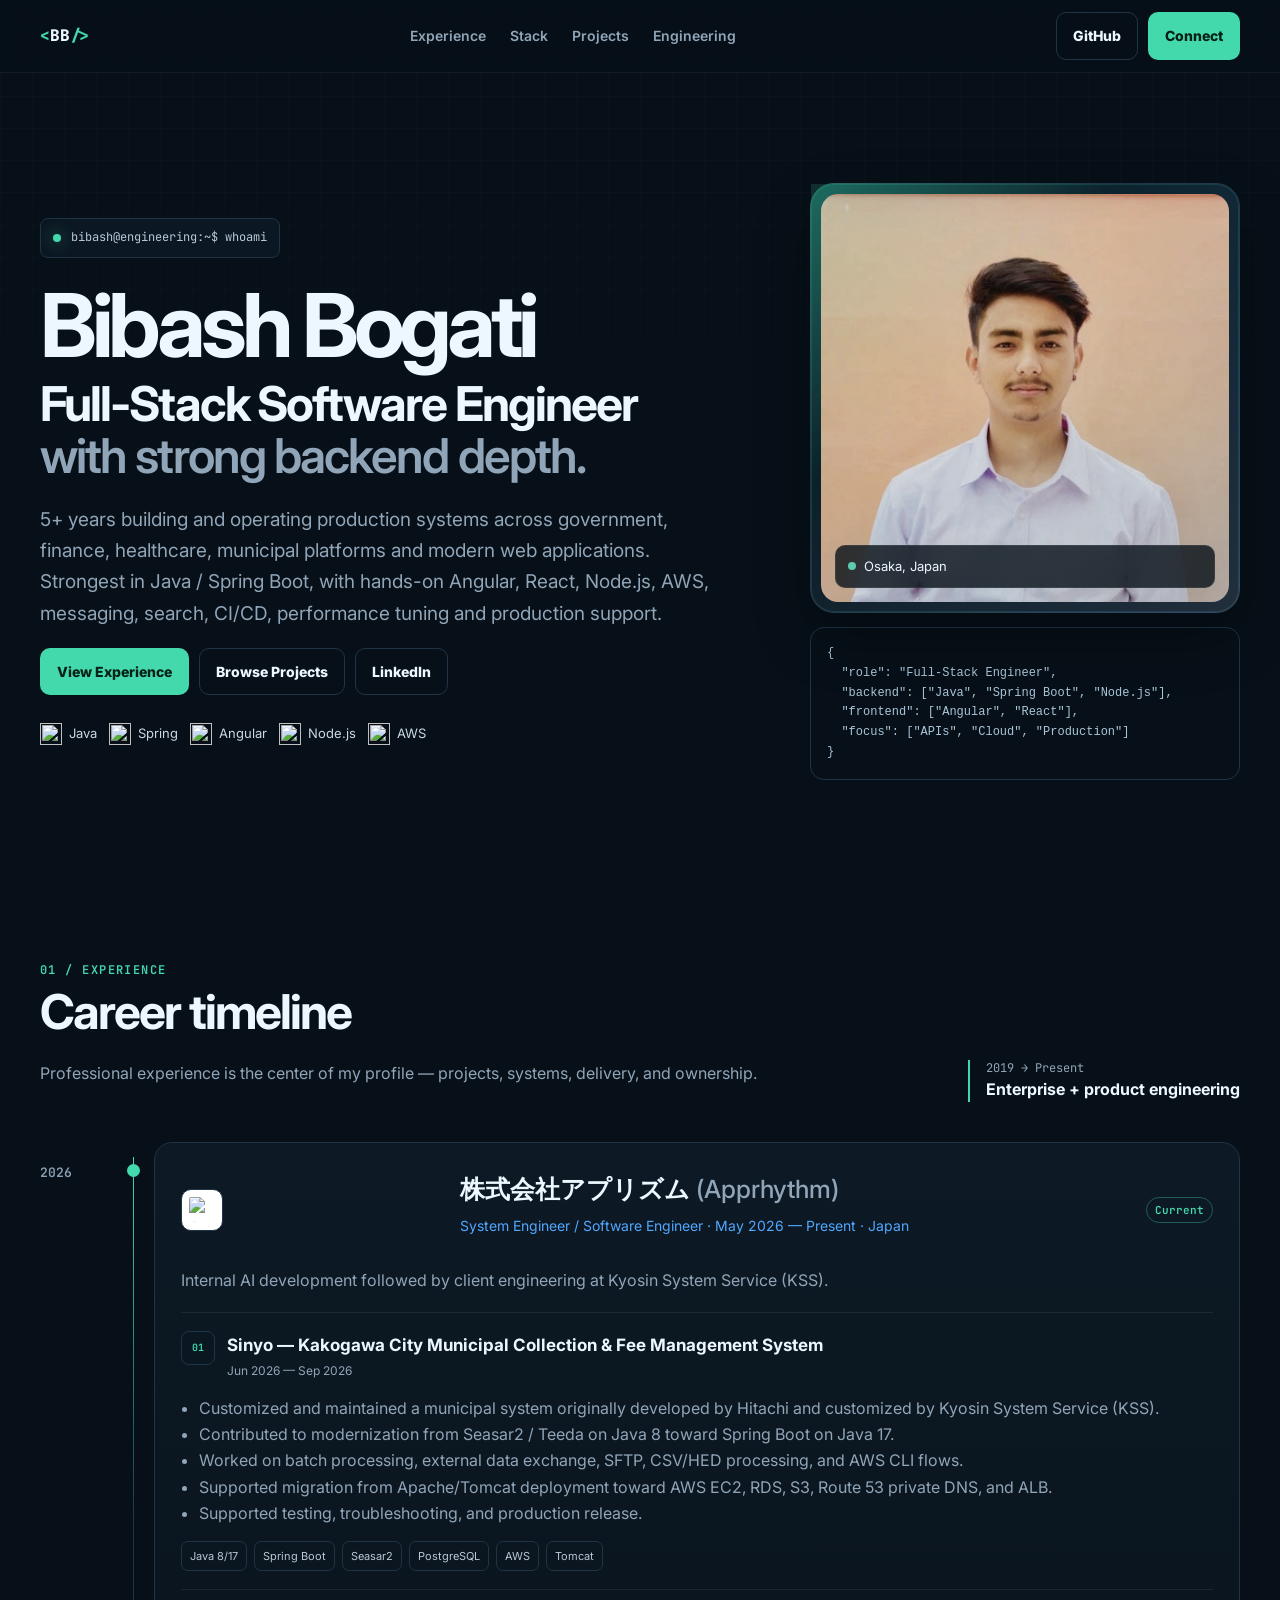
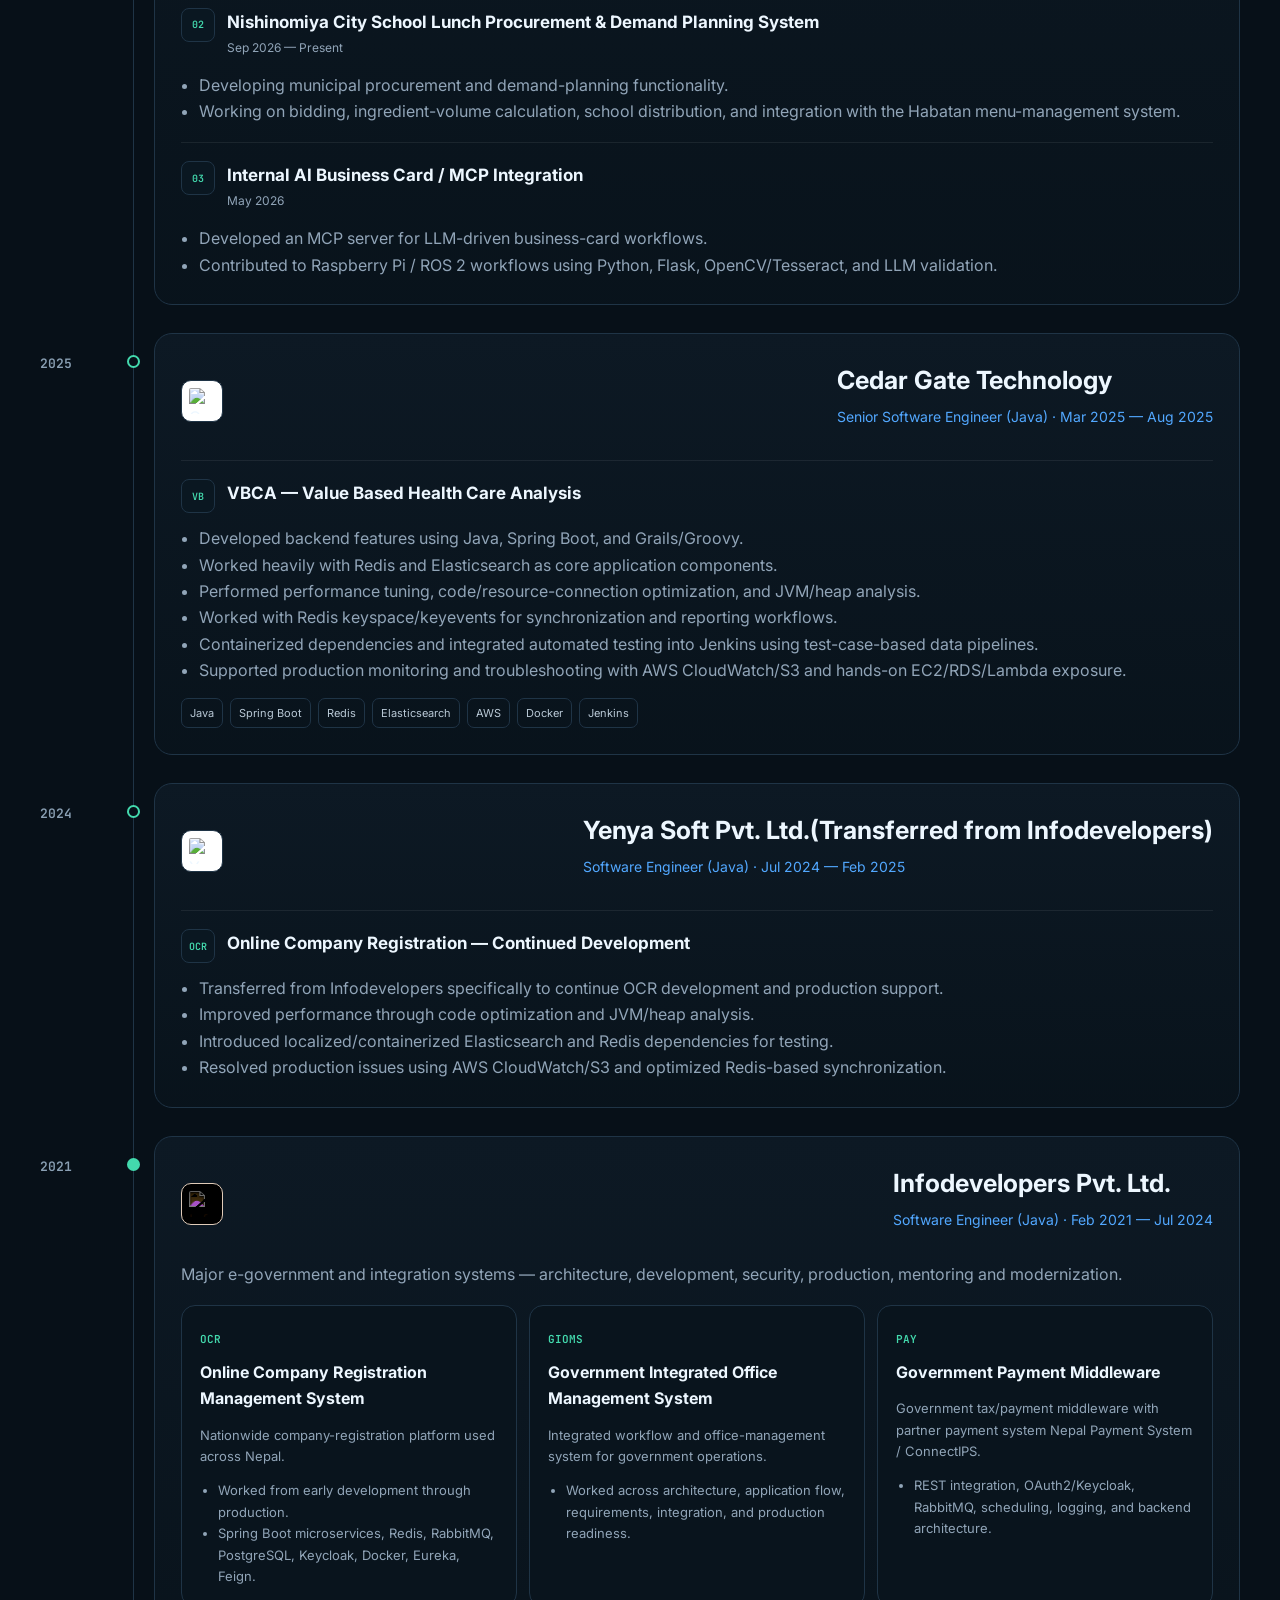
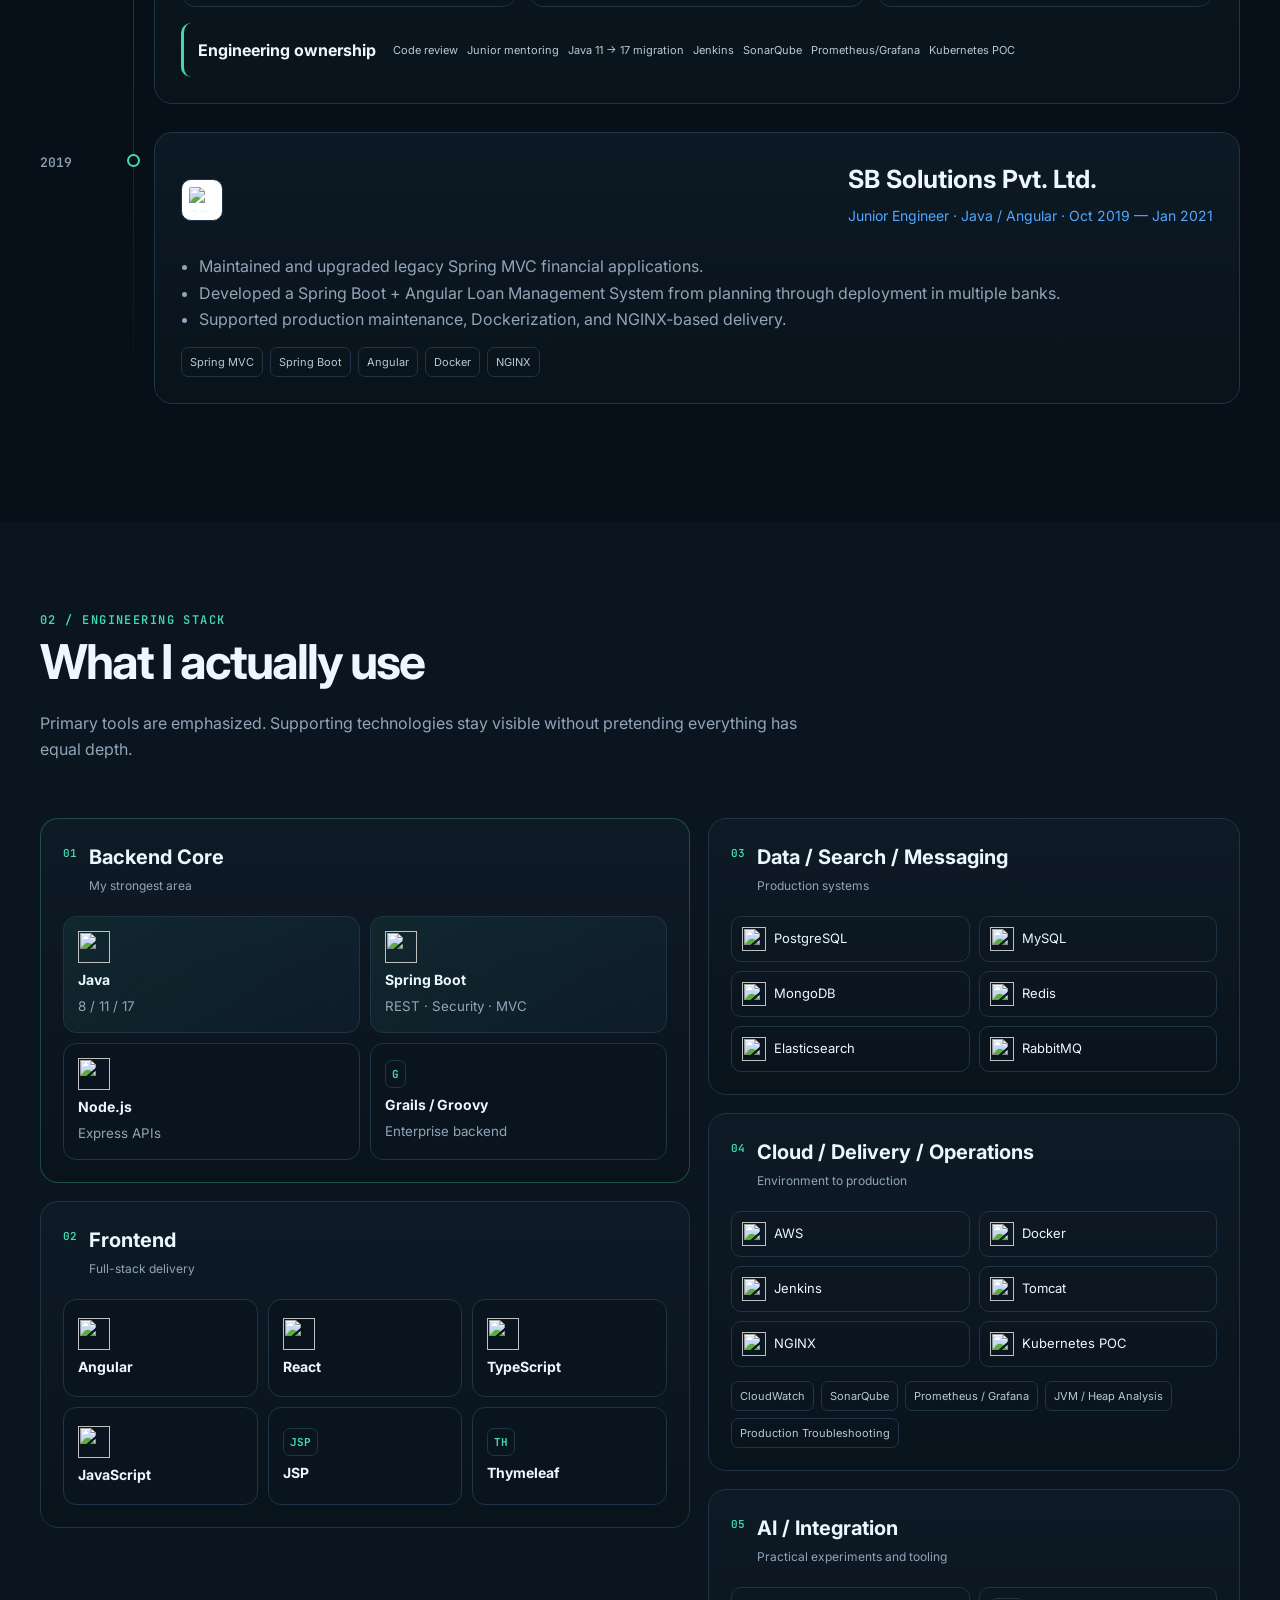
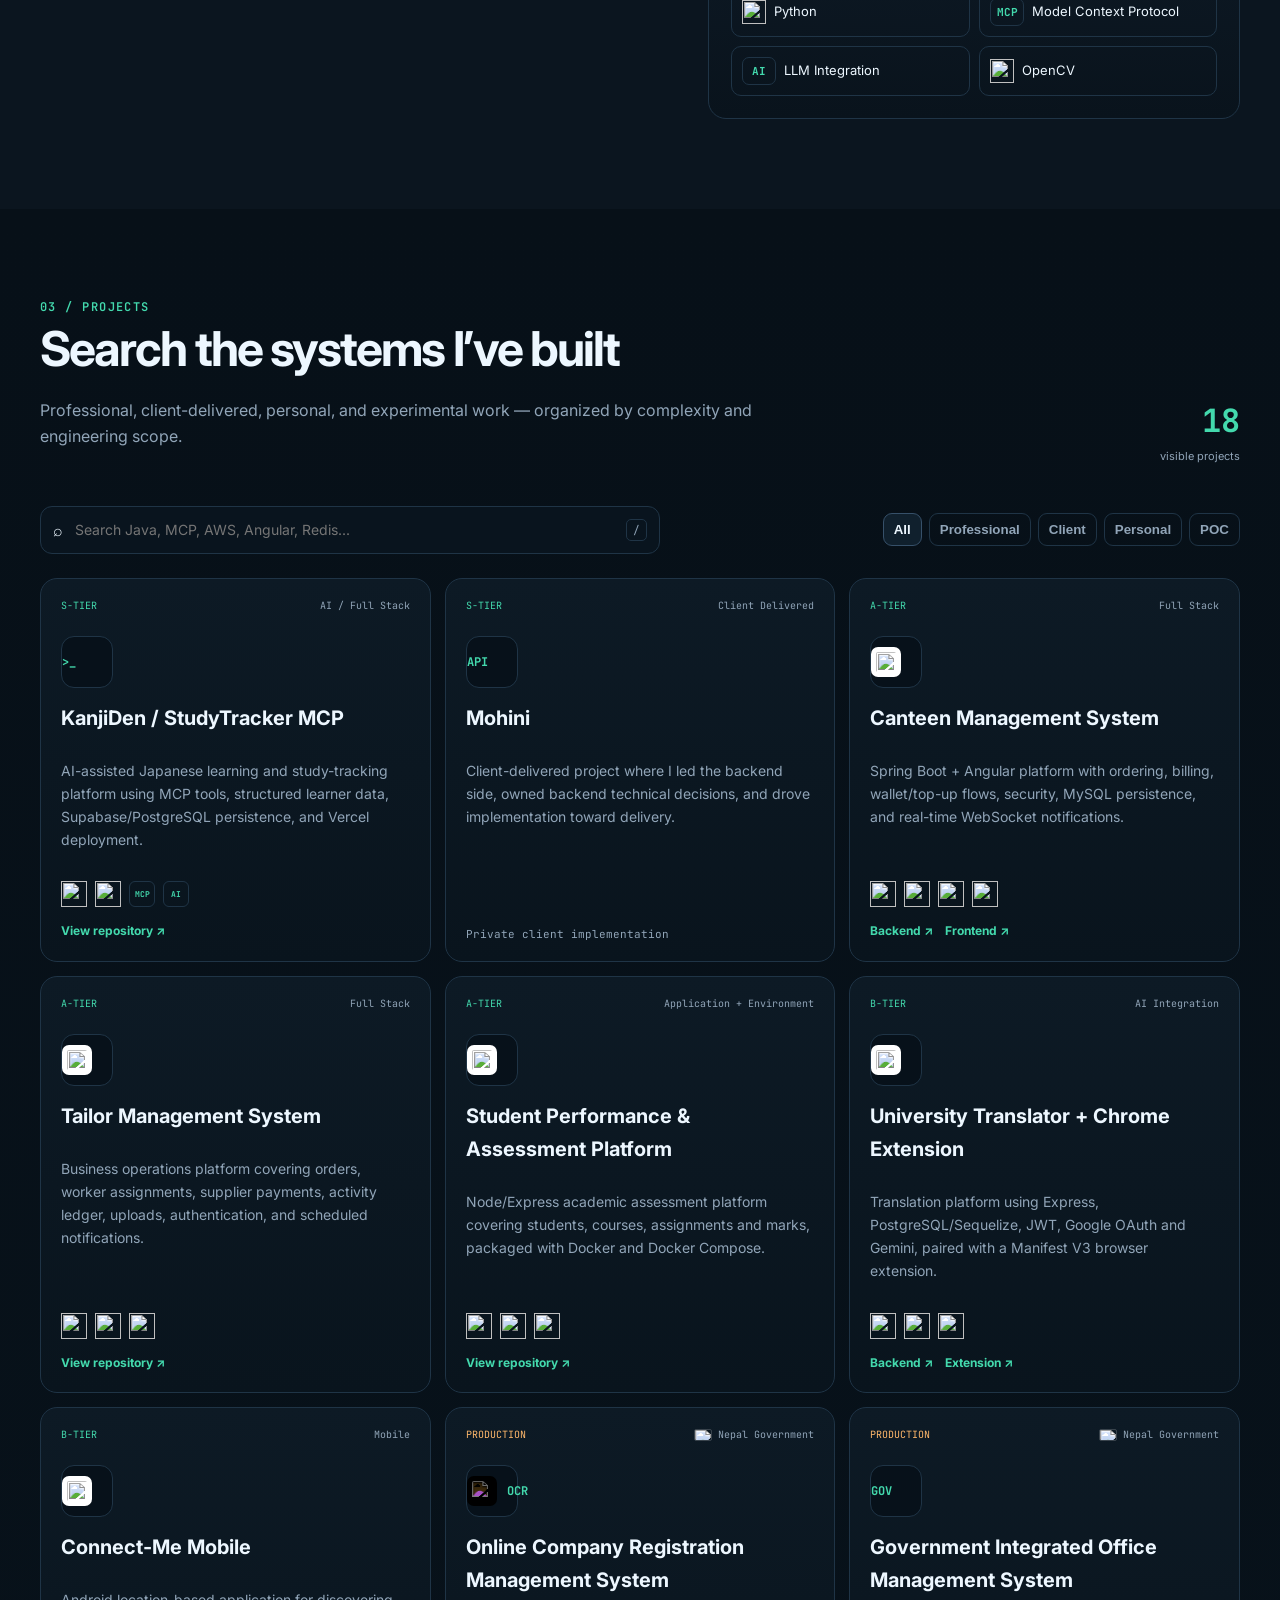
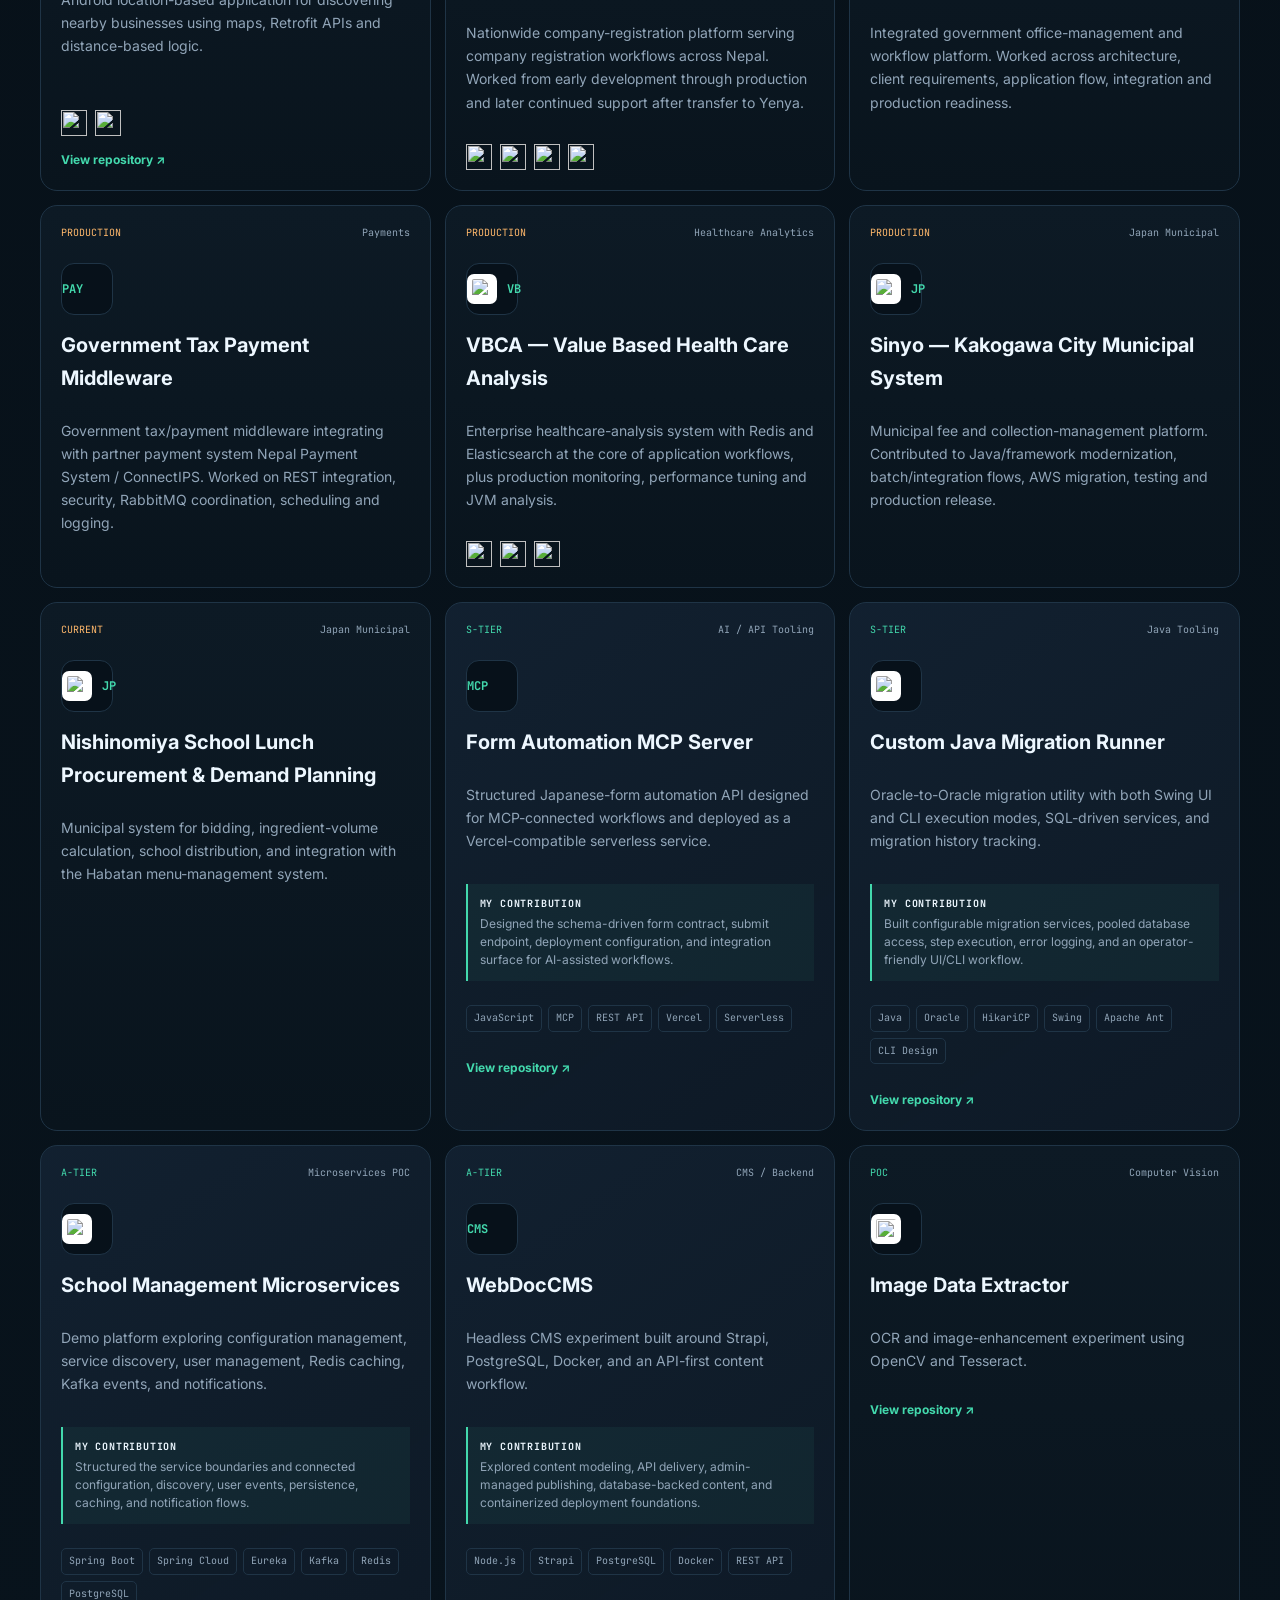
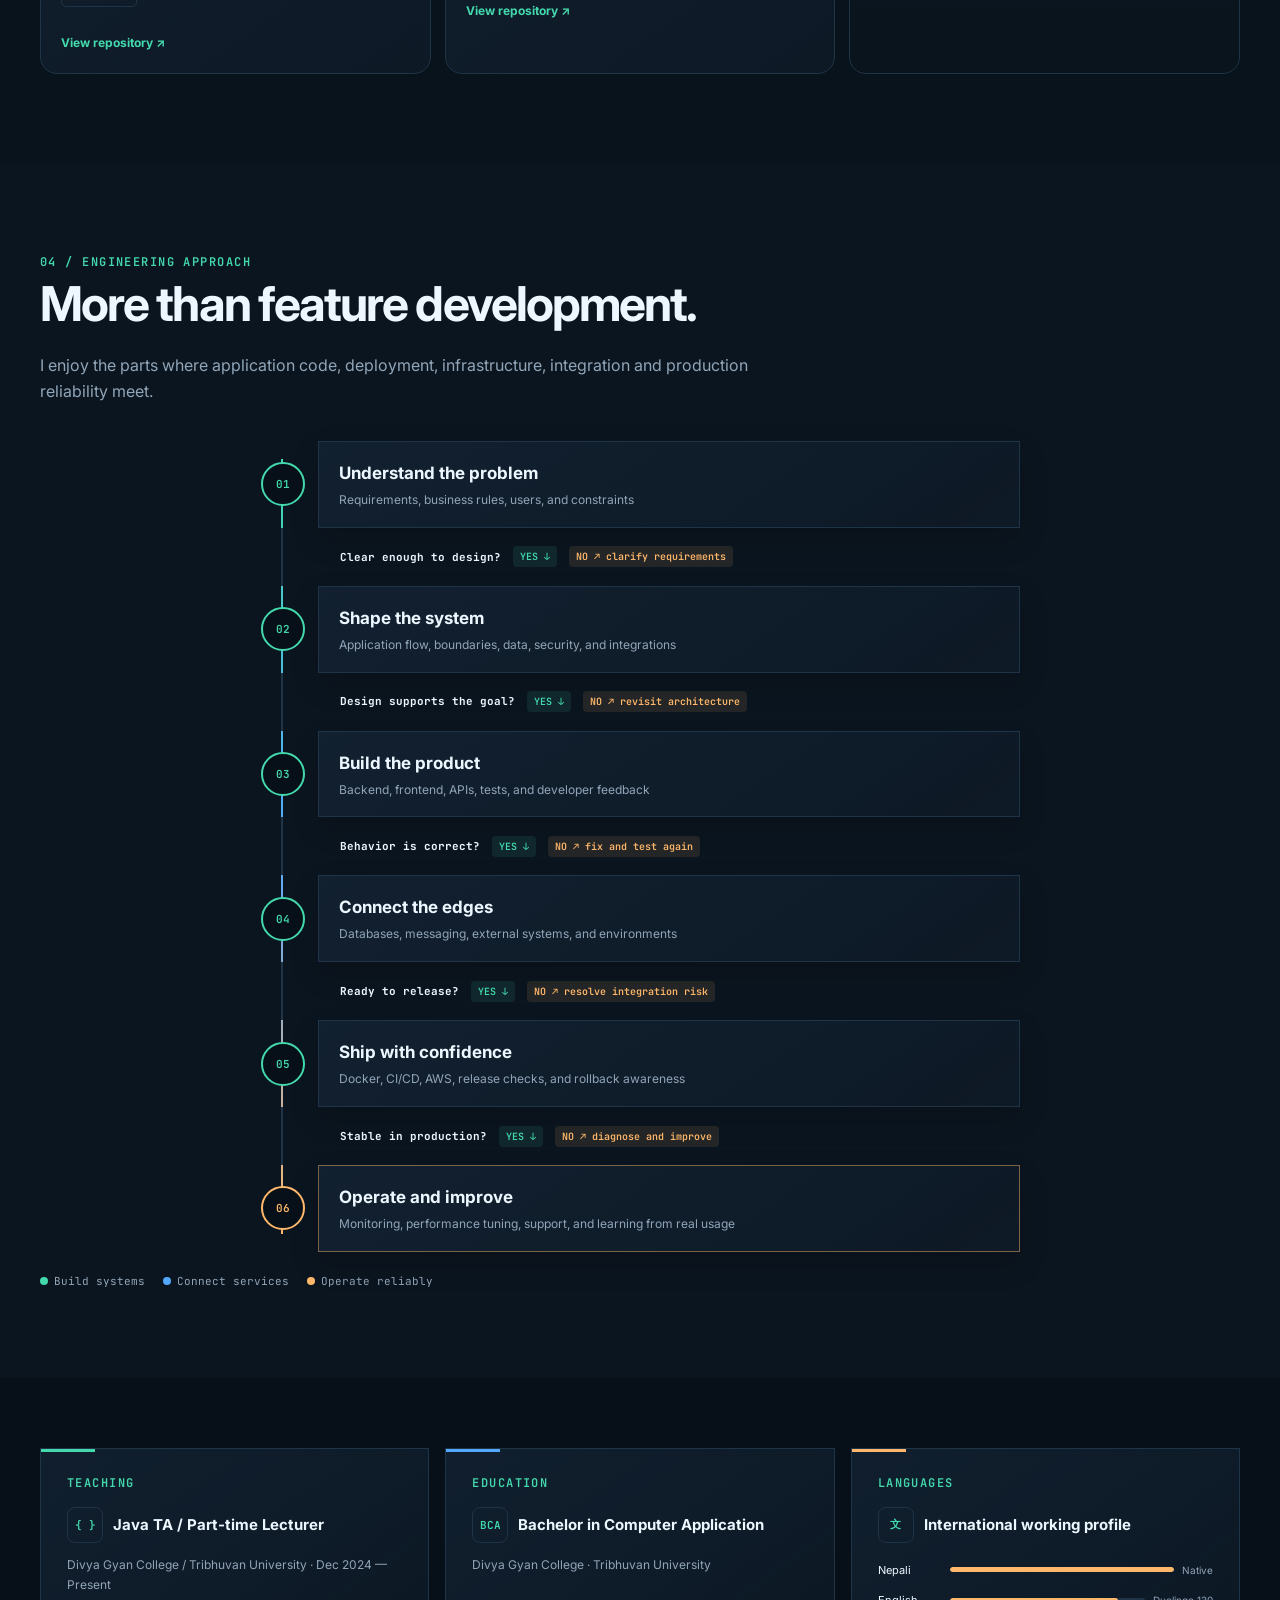
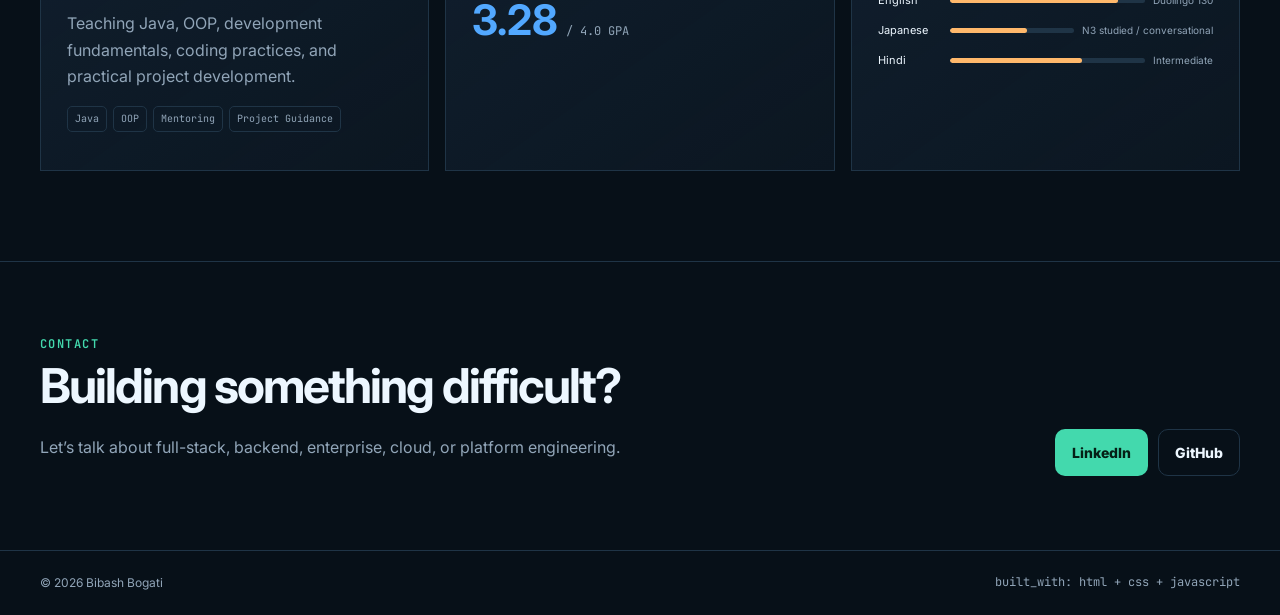
==== commit dc6300f4: "adding other projects" ====
--- a/index.html
+++ b/index.html
@@ -174,7 +174,7 @@
         <div class="experience-card">
           <div class="company-row">
             <img class="company-logo" src="https://www.google.com/s2/favicons?domain=yenyasoft.com&sz=128" alt="Yenya Soft logo">
-            <div><h3>Yenya Soft Pvt. Ltd.</h3>
+            <div><h3>Yenya Soft Pvt. Ltd.(Transferred from Infodevelopers)</h3>
             <p class="role">Software Engineer (Java) · Jul 2024 — Feb 2025</p></div>
           </div>
           <div class="experience-project">
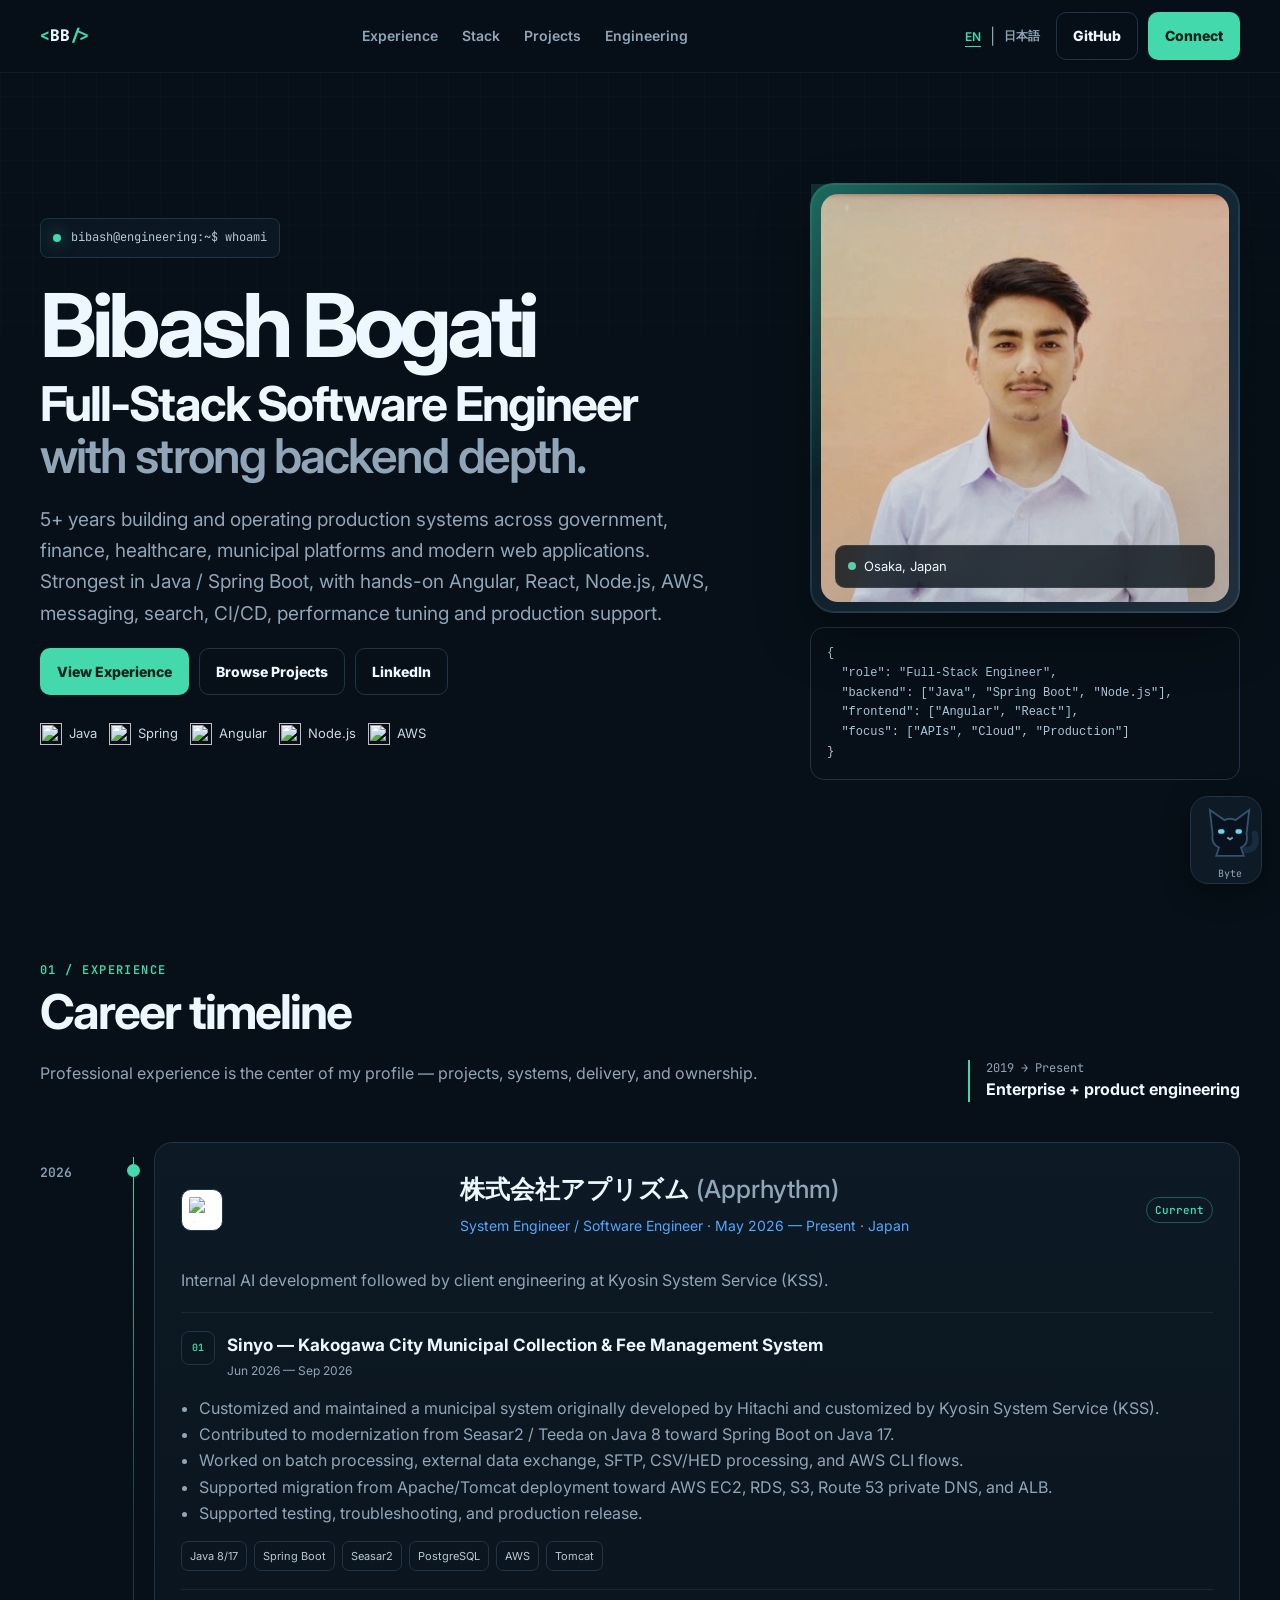
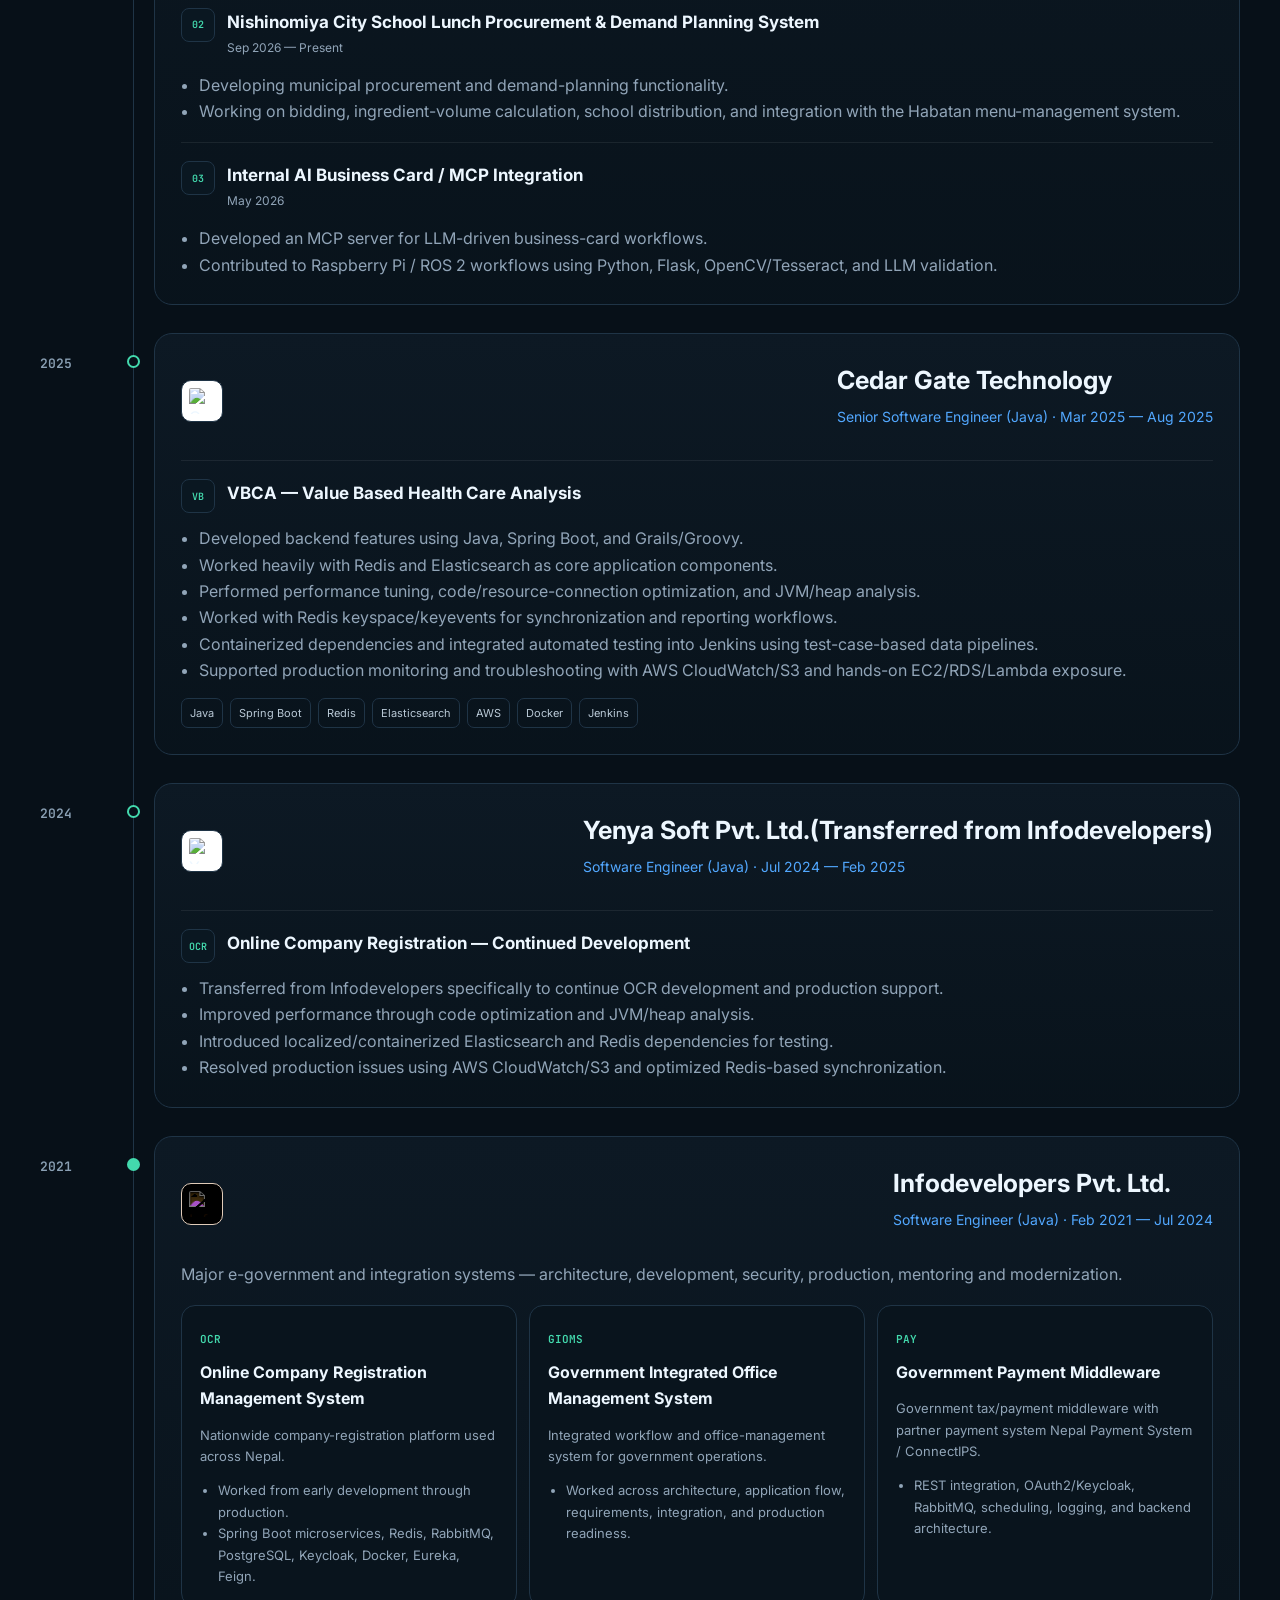
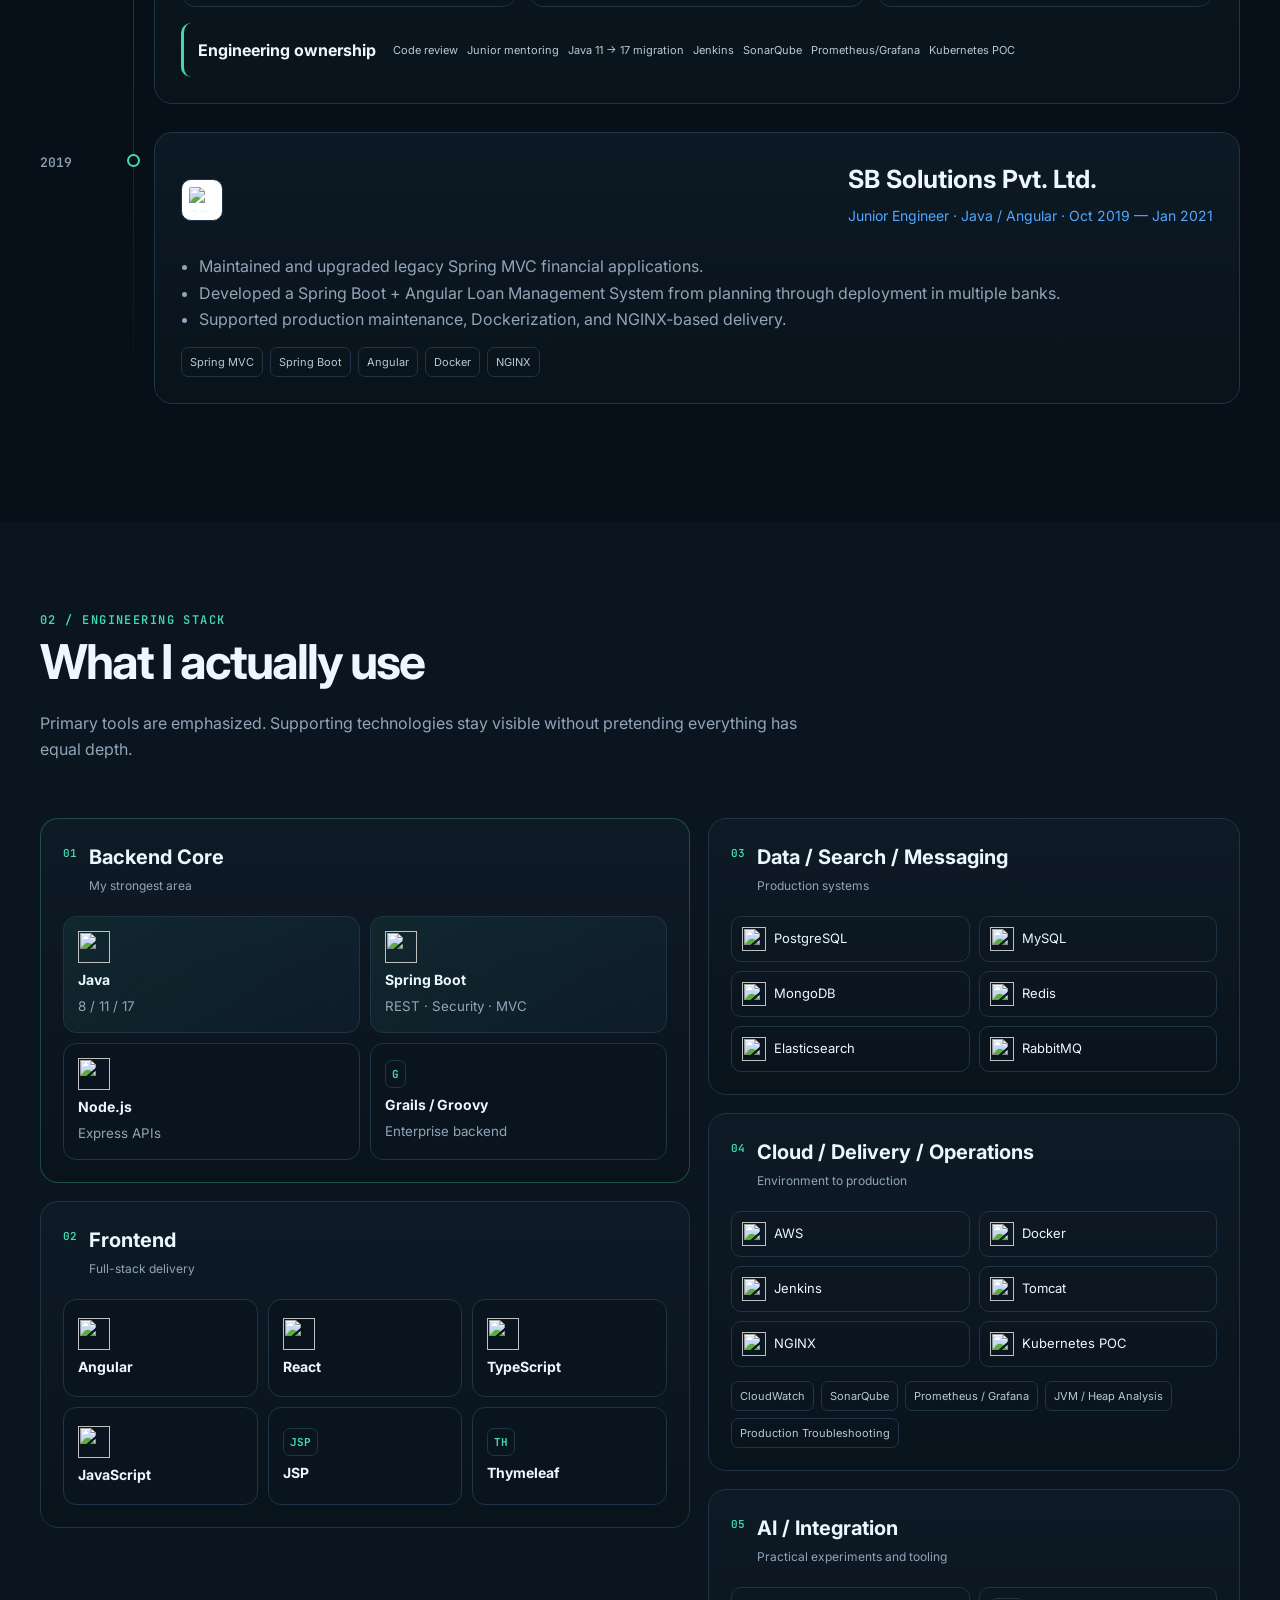
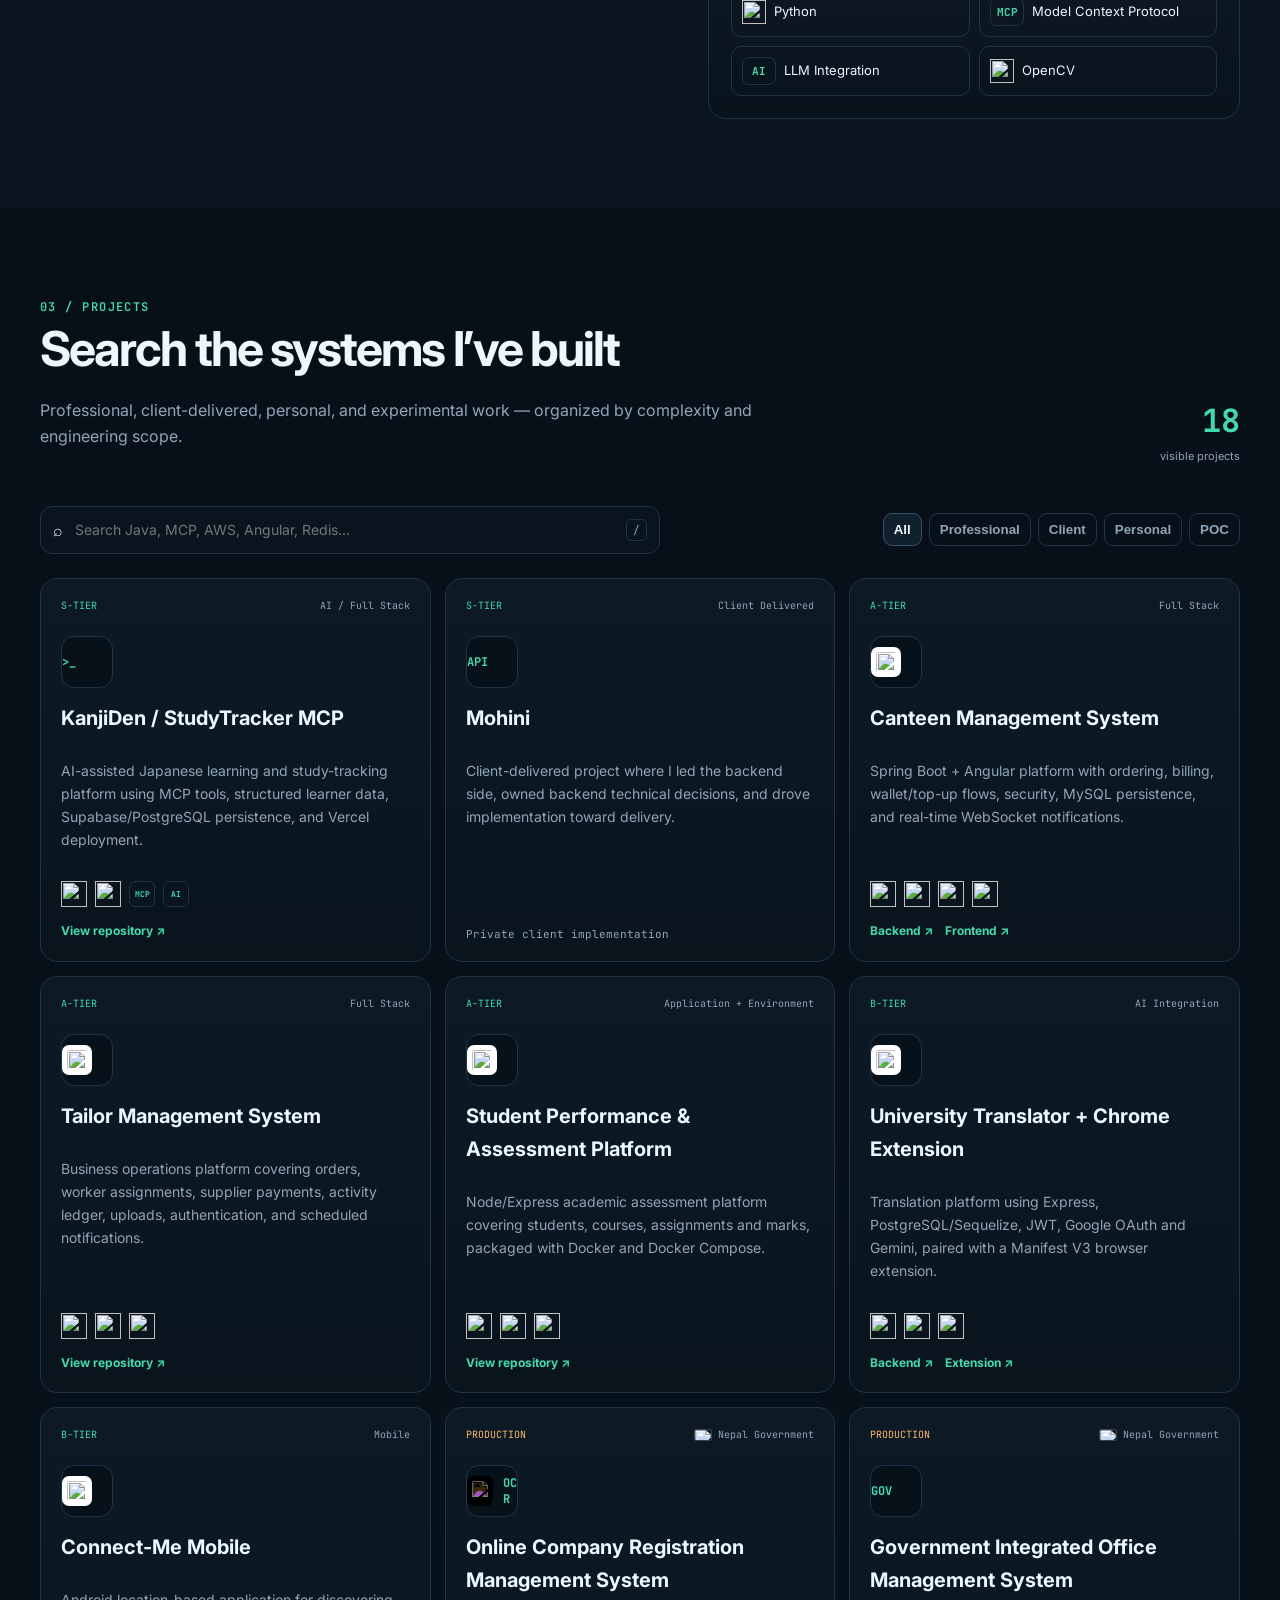
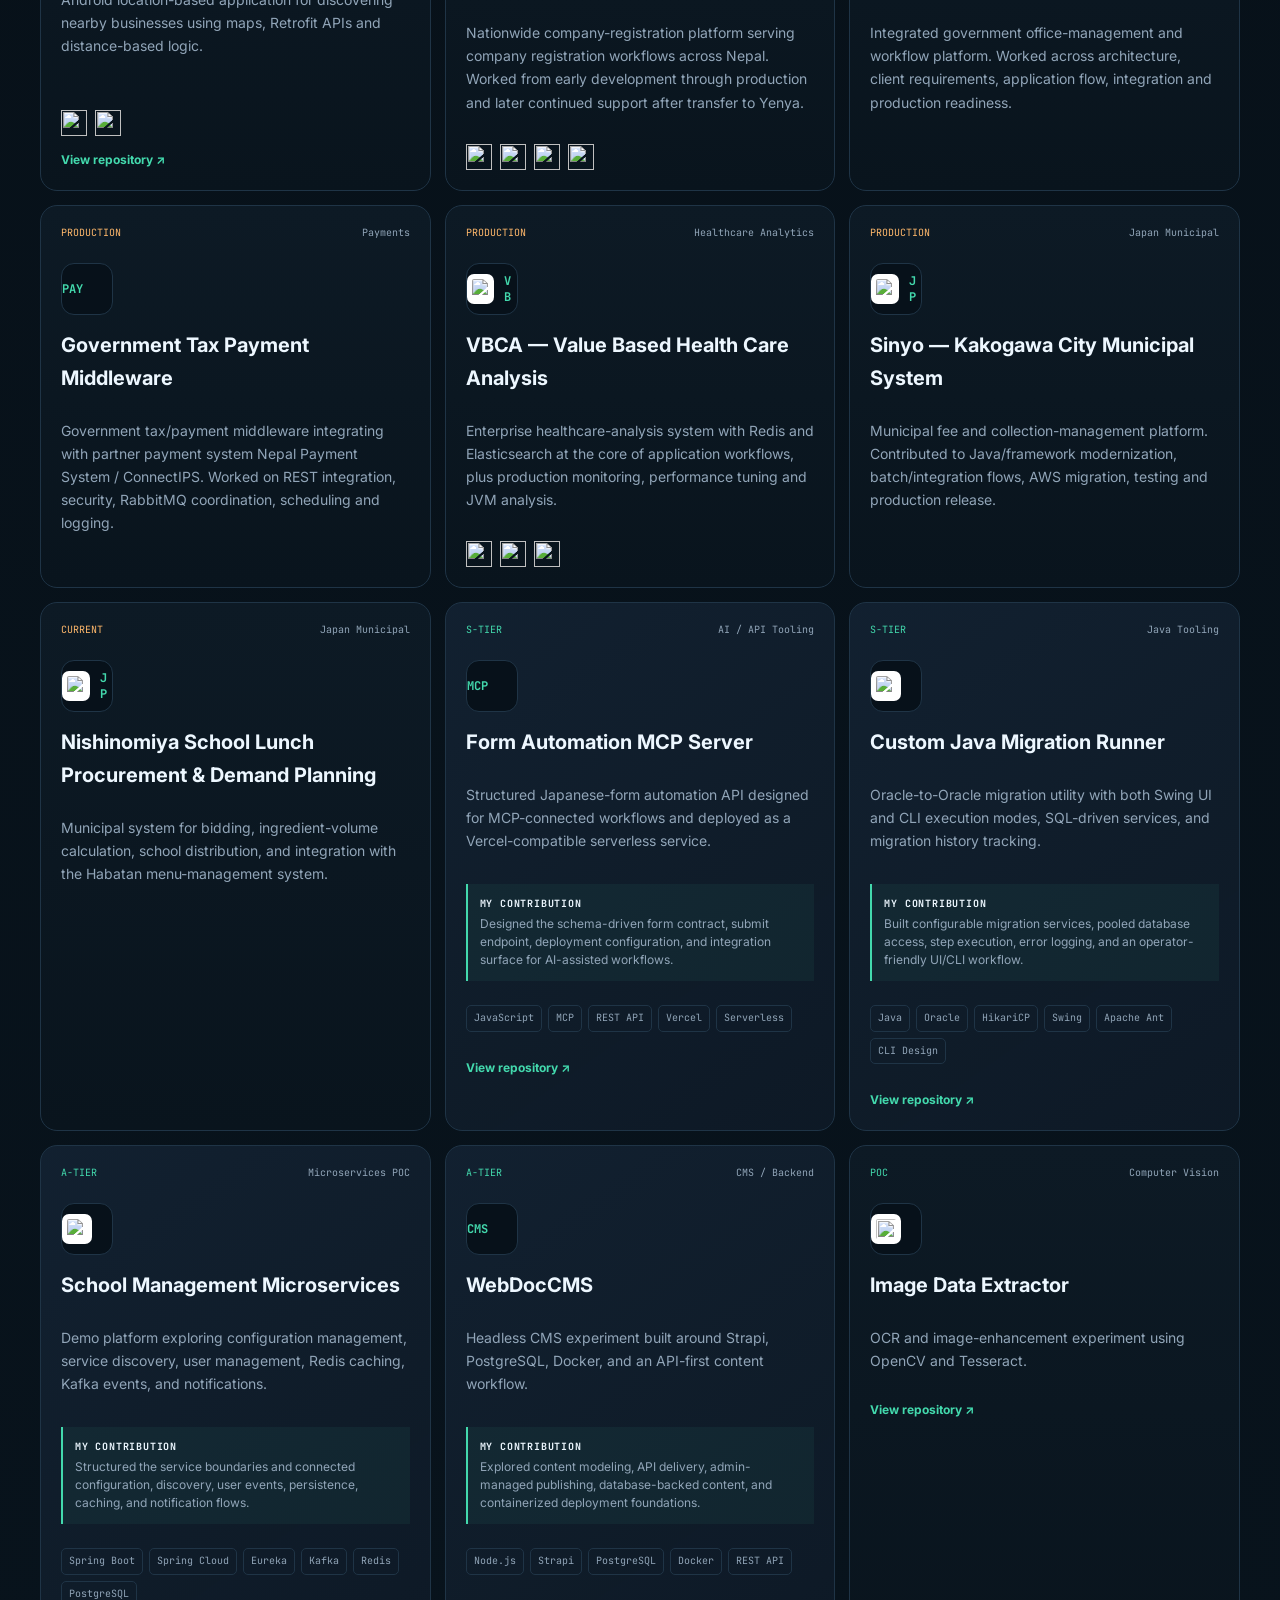
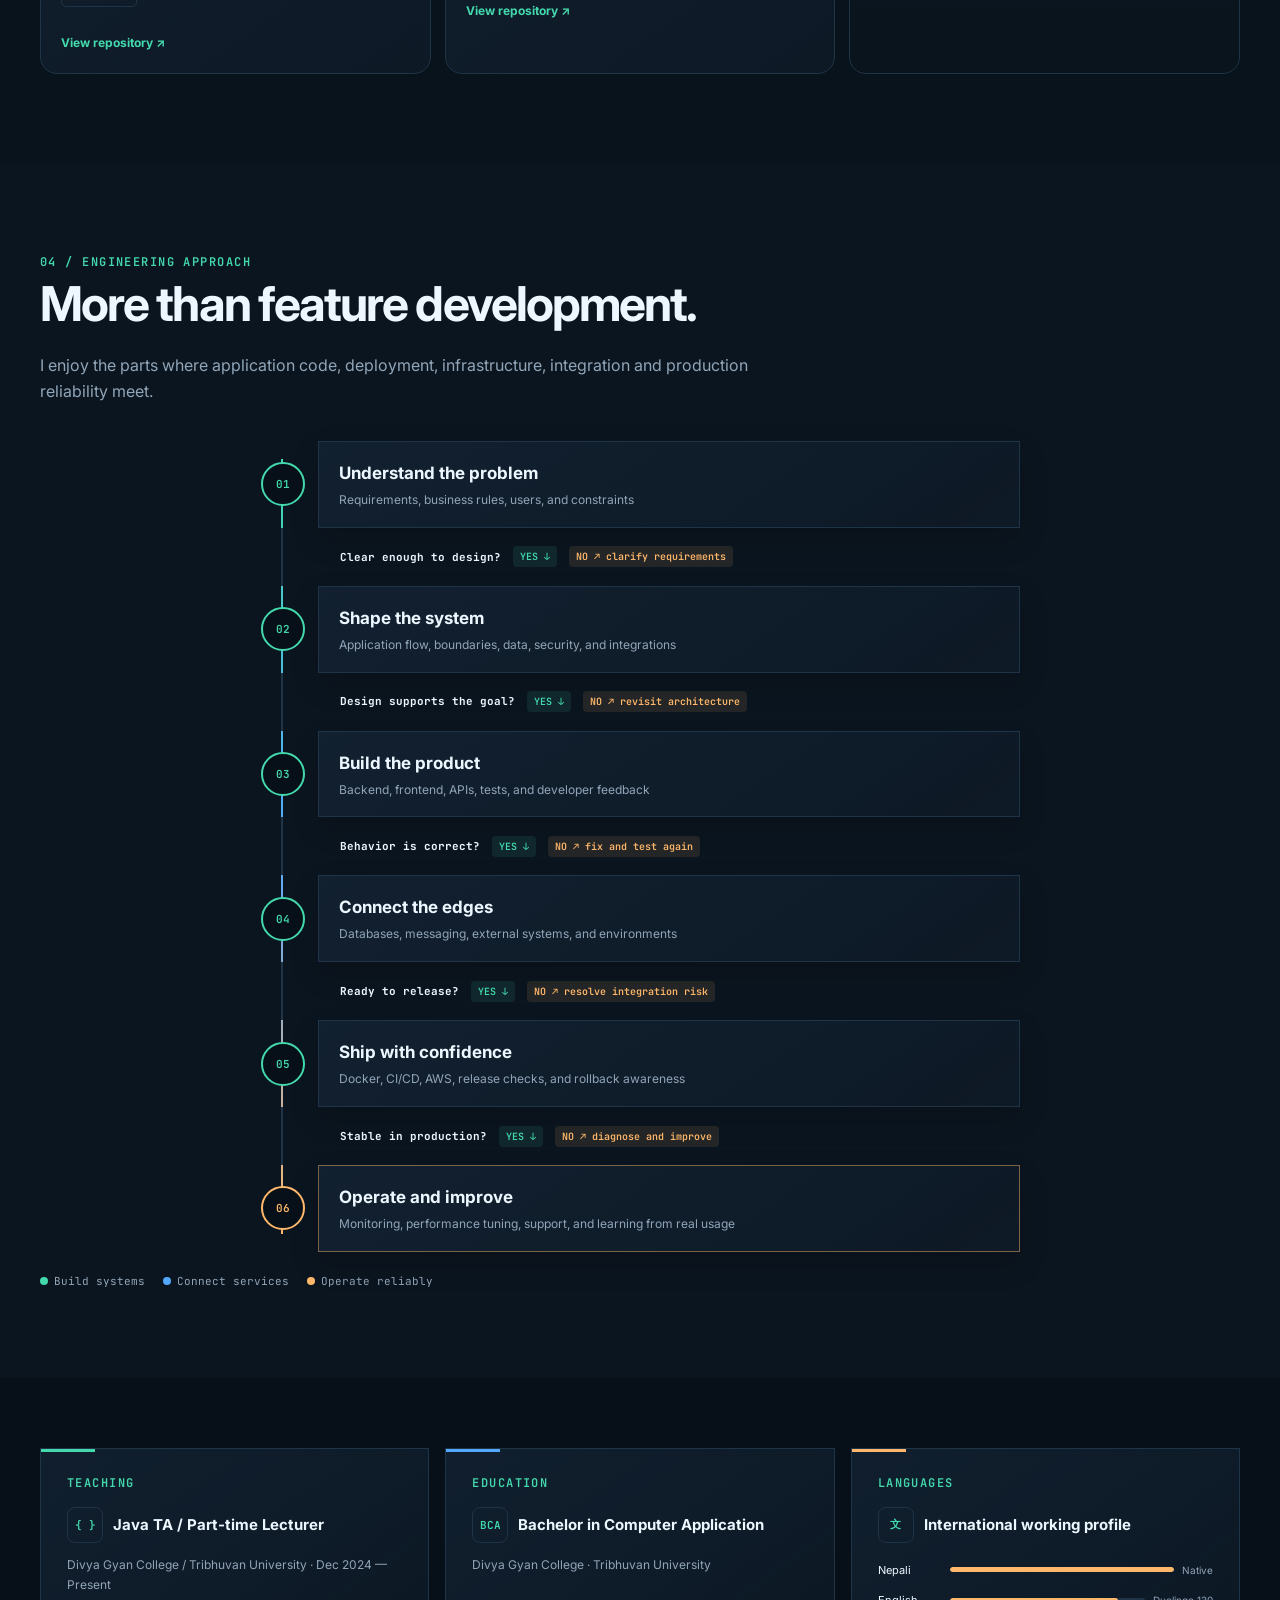
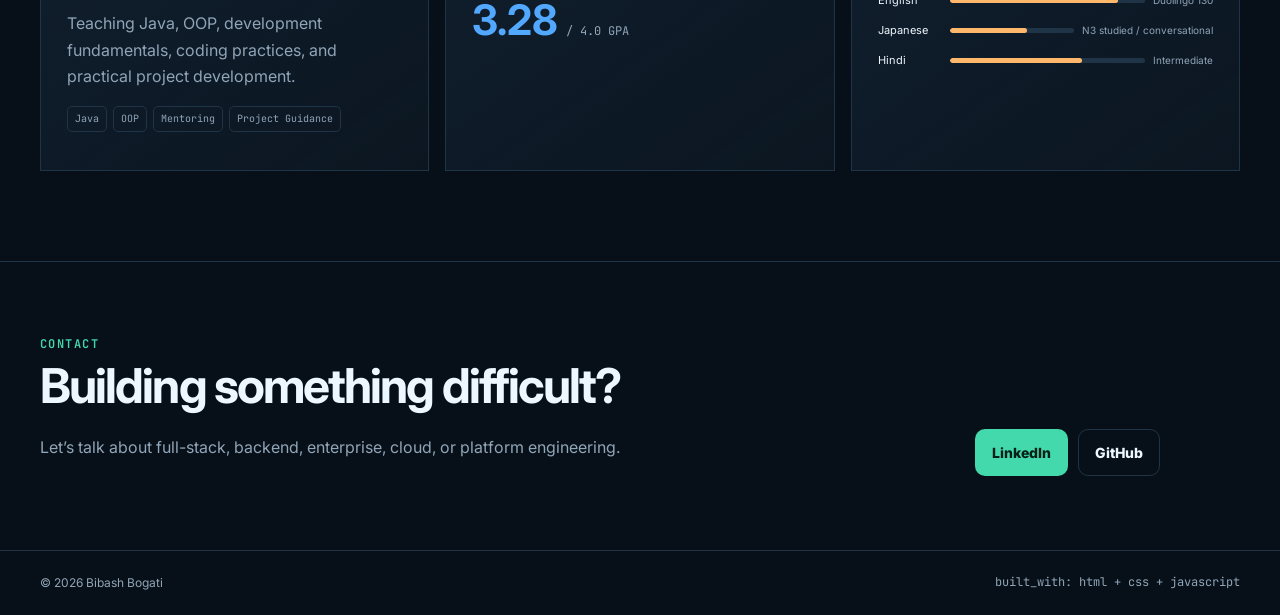
==== commit 87040260: "Add English/Japanese localization and Byte portfolio companion" ====
--- a/index.html
+++ b/index.html
@@ -1,31 +1,35 @@
 <!doctype html>
+
 <html lang="en">
 <head>
+  <base href="/">
+  <script>window.HOST_COUNTRY="";</script>
+  <script src="i18n/locale.js"></script>
   <meta charset="utf-8">
   <meta name="viewport" content="width=device-width,initial-scale=1">
-  <meta name="description" content="Bibash Bogati — Full-Stack Software Engineer focused on Java, Spring Boot, distributed systems, cloud, APIs and production engineering.">
-  <title>Bibash Bogati | Full-Stack Software Engineer</title>
+  <meta name="description" content="Bibash Bogati — Full-Stack Software Engineer focused on Java, Spring Boot, distributed systems, cloud, APIs and production engineering." data-i18n-content="meta.description">
+  <title data-i18n="text.aea619d3d2e0">Bibash Bogati | Full-Stack Software Engineer</title>
   <link rel="preconnect" href="https://fonts.googleapis.com">
-  <link rel="preconnect" href="https://fonts.gstatic.com" crossorigin>
-  <link href="https://fonts.googleapis.com/css2?family=Inter:wght@400;500;600;700;800&family=JetBrains+Mono:wght@400;500;600&display=swap" rel="stylesheet">
+  <link rel="preconnect" href="https://fonts.gstatic.com" crossorigin="">
+  <link href="https://fonts.googleapis.com/css2?family=Inter:wght@400;500;600;700;800&amp;family=JetBrains+Mono:wght@400;500;600&amp;display=swap" rel="stylesheet">
   <link rel="stylesheet" href="styles.css">
   <style>.flow-node{grid-template-columns:1fr}.country-mark{display:inline-flex;align-items:center;gap:6px}.country-mark img{width:18px;height:12px;object-fit:cover;border:1px solid rgba(255,255,255,.18);border-radius:2px}</style>
-</head>
+<link rel="canonical" href="https://www.bibashbogati.com.np/en/"><link rel="alternate" hreflang="en" href="https://www.bibashbogati.com.np/en/"><link rel="alternate" hreflang="ja" href="https://www.bibashbogati.com.np/ja/"><link rel="alternate" hreflang="x-default" href="https://www.bibashbogati.com.np/"><meta property="og:title" data-i18n-content="text.aea619d3d2e0" content="Bibash Bogati | Full-Stack Software Engineer"><meta property="og:description" data-i18n-content="meta.description" content="Bibash Bogati — Full-Stack Software Engineer focused on Java, Spring Boot, distributed systems, cloud, APIs and production engineering."><meta property="og:locale" content="en_US"><meta property="og:url" content="https://www.bibashbogati.com.np/en/"><link rel="stylesheet" href="companion/companion.css"></head>
 <body>
 <div class="noise"></div>
 
 <header class="topbar">
   <div class="shell nav">
-    <a class="brand" href="#top"><span>&lt;</span>BB<span>/&gt;</span></a>
-    <nav>
-      <a href="#experience">Experience</a>
-      <a href="#skills">Stack</a>
-      <a href="#projects">Projects</a>
-      <a href="#delivery">Engineering</a>
+    <a class="brand" href="#top"><span><i18n-text data-i18n="text.dabd3aff769f">&lt;</i18n-text></span><i18n-text data-i18n="text.fc686c314491">BB</i18n-text><span><i18n-text data-i18n="text.cc80a2b0dd23">/&gt;</i18n-text></span></a>
+    <nav aria-label="Main navigation" data-i18n-aria-label="text.eb355944b92d">
+      <a href="#experience"><i18n-text data-i18n="text.8eab0f09df01">Experience</i18n-text></a>
+      <a href="#skills"><i18n-text data-i18n="text.e551641242ce">Stack</i18n-text></a>
+      <a href="#projects"><i18n-text data-i18n="text.04e2a9728af7">Projects</i18n-text></a>
+      <a href="#delivery"><i18n-text data-i18n="text.729bb48d0f86">Engineering</i18n-text></a>
     </nav>
-    <div class="nav-actions">
-      <a class="btn secondary" target="_blank" rel="noreferrer" href="https://github.com/Bibash77">GitHub</a>
-      <a class="btn" href="https://www.linkedin.com/in/bibash-bogati-76695b1b4/" target="_blank" rel="noreferrer">Connect</a>
+    <div class="nav-actions"><div class="locale-switch" role="group" aria-label="Display language"><button type="button" data-locale="en" aria-pressed="true">EN</button><span aria-hidden="true">|</span><button type="button" data-locale="ja" aria-pressed="false" lang="ja">日本語</button></div>
+      <a class="btn secondary" target="_blank" rel="noreferrer" href="https://github.com/Bibash77"><i18n-text data-i18n="text.f911e414cf6b">GitHub</i18n-text></a>
+      <a class="btn" href="https://www.linkedin.com/in/bibash-bogati-76695b1b4/" target="_blank" rel="noreferrer"><i18n-text data-i18n="text.1a2303ede074">Connect</i18n-text></a>
     </div>
   </div>
 </header>
@@ -34,43 +38,41 @@
 <section class="hero">
   <div class="shell hero-grid">
     <div class="hero-copy">
-      <div class="terminal-pill"><span class="terminal-dot green"></span><span class="mono">bibash@engineering:~$ whoami</span></div>
-      <h1>Bibash Bogati</h1>
-      <h2>Full-Stack Software Engineer <span>with strong backend depth.</span></h2>
+      <div class="terminal-pill"><span class="terminal-dot green"></span><span class="mono"><i18n-text data-i18n="text.3e66711f5b08">bibash@engineering:~$ whoami</i18n-text></span></div>
+      <h1><i18n-text data-i18n="text.d2e9219ce086">Bibash Bogati</i18n-text></h1>
+      <h2><i18n-text data-i18n="text.7a994ae2dc36">Full-Stack Software Engineer</i18n-text> <span><i18n-text data-i18n="text.8750164abb69">with strong backend depth.</i18n-text></span></h2>
       <p class="lead">
-        5+ years building and operating production systems across government, finance, healthcare,
-        municipal platforms and modern web applications. Strongest in Java / Spring Boot, with hands-on
-        Angular, React, Node.js, AWS, messaging, search, CI/CD, performance tuning and production support.
+        <i18n-text data-i18n="text.31bece175491">5+ years building and operating production systems across government, finance, healthcare, municipal platforms and modern web applications. Strongest in Java / Spring Boot, with hands-on Angular, React, Node.js, AWS, messaging, search, CI/CD, performance tuning and production support.</i18n-text>
       </p>
       <div class="actions">
-        <a class="btn" href="#experience">View Experience</a>
-        <a class="btn secondary" href="#projects">Browse Projects</a>
-        <a class="btn secondary" target="_blank" rel="noreferrer" href="https://www.linkedin.com/in/bibash-bogati-76695b1b4/">LinkedIn</a>
+        <a class="btn" href="#experience"><i18n-text data-i18n="text.1c239b89c593">View Experience</i18n-text></a>
+        <a class="btn secondary" href="#projects"><i18n-text data-i18n="text.736292228c3e">Browse Projects</i18n-text></a>
+        <a class="btn secondary" target="_blank" rel="noreferrer" href="https://www.linkedin.com/in/bibash-bogati-76695b1b4/"><i18n-text data-i18n="text.dd84425b72da">LinkedIn</i18n-text></a>
       </div>
       <div class="hero-stack">
-        <div><img src="https://cdn.jsdelivr.net/gh/devicons/devicon/icons/java/java-original.svg" alt="">Java</div>
-        <div><img src="https://cdn.jsdelivr.net/gh/devicons/devicon/icons/spring/spring-original.svg" alt="">Spring</div>
-        <div><img src="https://cdn.jsdelivr.net/gh/devicons/devicon/icons/angularjs/angularjs-original.svg" alt="">Angular</div>
-        <div><img src="https://cdn.jsdelivr.net/gh/devicons/devicon/icons/nodejs/nodejs-original.svg" alt="">Node.js</div>
-        <div><img src="https://cdn.jsdelivr.net/gh/devicons/devicon/icons/amazonwebservices/amazonwebservices-line-wordmark.svg" alt="">AWS</div>
+        <div><img src="https://cdn.jsdelivr.net/gh/devicons/devicon/icons/java/java-original.svg" alt=""><i18n-text data-i18n="text.c1ba60ce1358">Java</i18n-text></div>
+        <div><img src="https://cdn.jsdelivr.net/gh/devicons/devicon/icons/spring/spring-original.svg" alt=""><i18n-text data-i18n="text.db29e82a9287">Spring</i18n-text></div>
+        <div><img src="https://cdn.jsdelivr.net/gh/devicons/devicon/icons/angularjs/angularjs-original.svg" alt=""><i18n-text data-i18n="text.e790528b3879">Angular</i18n-text></div>
+        <div><img src="https://cdn.jsdelivr.net/gh/devicons/devicon/icons/nodejs/nodejs-original.svg" alt=""><i18n-text data-i18n="text.1fc0c785332e">Node.js</i18n-text></div>
+        <div><img src="https://cdn.jsdelivr.net/gh/devicons/devicon/icons/amazonwebservices/amazonwebservices-line-wordmark.svg" alt=""><i18n-text data-i18n="text.32fd72a0e074">AWS</i18n-text></div>
       </div>
     </div>
 
     <aside class="portrait-panel">
       <div class="portrait-frame">
-        <img src="assets/profile.jpg" alt="Portrait of Bibash Bogati">
+        <img src="assets/profile.jpg" alt="Portrait of Bibash Bogati" data-i18n-alt="text.17fa24fd1571">
         <div class="portrait-overlay">
           <span class="status-dot"></span>
-          <span>Osaka, Japan</span>
+          <span><i18n-text data-i18n="text.589e5eae4a06">Osaka, Japan</i18n-text></span>
         </div>
       </div>
       <div class="profile-code">
-<pre><code>{
-  "role": "Full-Stack Engineer",
-  "backend": ["Java", "Spring Boot", "Node.js"],
-  "frontend": ["Angular", "React"],
-  "focus": ["APIs", "Cloud", "Production"]
-}</code></pre>
+<pre><code><i18n-text data-i18n="text.5e9c3f8dfaad">{
+  &quot;role&quot;: &quot;Full-Stack Engineer&quot;,
+  &quot;backend&quot;: [&quot;Java&quot;, &quot;Spring Boot&quot;, &quot;Node.js&quot;],
+  &quot;frontend&quot;: [&quot;Angular&quot;, &quot;React&quot;],
+  &quot;focus&quot;: [&quot;APIs&quot;, &quot;Cloud&quot;, &quot;Production&quot;]
+}</i18n-text></code></pre>
       </div>
     </aside>
   </div>
@@ -80,174 +82,174 @@
   <div class="shell">
     <div class="section-header">
       <div>
-        <div class="eyebrow">01 / Experience</div>
-        <h2>Career timeline</h2>
-        <p>Professional experience is the center of my profile — projects, systems, delivery, and ownership.</p>
+        <div class="eyebrow"><i18n-text data-i18n="text.53e5fd86e02c">01 / Experience</i18n-text></div>
+        <h2><i18n-text data-i18n="text.15512d4e7a1b">Career timeline</i18n-text></h2>
+        <p><i18n-text data-i18n="text.bb2c54144029">Professional experience is the center of my profile — projects, systems, delivery, and ownership.</i18n-text></p>
       </div>
       <div class="experience-summary">
-        <span>2019 → Present</span>
-        <strong>Enterprise + product engineering</strong>
+        <span><i18n-text data-i18n="text.9d8168f43804">2019 → Present</i18n-text></span>
+        <strong><i18n-text data-i18n="text.84b230888654">Enterprise + product engineering</i18n-text></strong>
       </div>
     </div>
 
     <div class="timeline">
       <article class="timeline-entry current">
-        <div class="timeline-year">2026</div>
+        <div class="timeline-year"><i18n-text data-i18n="text.158a323a7ba4">2026</i18n-text></div>
         <div class="timeline-node"></div>
         <div class="experience-card">
           <div class="company-row">
-            <img class="company-logo" src="https://www.google.com/s2/favicons?domain=apprhythm.co.jp&sz=128" alt="Apprhythm logo">
+            <img class="company-logo" src="https://www.google.com/s2/favicons?domain=apprhythm.co.jp&amp;sz=128" alt="Apprhythm logo" data-i18n-alt="text.8692c4cc5e44">
             <div>
-              <h3>株式会社アプリズム <span>(Apprhythm)</span></h3>
-              <p class="role">System Engineer / Software Engineer · May 2026 — Present · Japan</p>
-            </div>
-            <span class="badge current-badge">Current</span>
-          </div>
-          <p class="company-summary">Internal AI development followed by client engineering at Kyosin System Service (KSS).</p>
+              <h3><i18n-text data-i18n="text.b044f3de363b">株式会社アプリズム</i18n-text> <span><i18n-text data-i18n="text.1490b7ffadc2">(Apprhythm)</i18n-text></span></h3>
+              <p class="role"><i18n-text data-i18n="text.c7b1e6860cce">System Engineer / Software Engineer · May 2026 — Present · Japan</i18n-text></p>
+            </div>
+            <span class="badge current-badge"><i18n-text data-i18n="text.e0d1b68224bf">Current</i18n-text></span>
+          </div>
+          <p class="company-summary"><i18n-text data-i18n="text.f47c4afd8cfb">Internal AI development followed by client engineering at Kyosin System Service (KSS).</i18n-text></p>
 
           <div class="experience-project">
             <div class="project-heading">
-              <span class="project-index">01</span>
-              <div><h4>Sinyo — Kakogawa City Municipal Collection & Fee Management System</h4><p>Jun 2026 — Sep 2026</p></div>
+              <span class="project-index"><i18n-text data-i18n="text.938db8c9f82c">01</i18n-text></span>
+              <div><h4><i18n-text data-i18n="text.38559f5d104c">Sinyo — Kakogawa City Municipal Collection &amp; Fee Management System</i18n-text></h4><p><i18n-text data-i18n="text.38f3774453a7">Jun 2026 — Sep 2026</i18n-text></p></div>
             </div>
             <ul>
-              <li>Customized and maintained a municipal system originally developed by Hitachi and customized by Kyosin System Service (KSS).</li>
-              <li>Contributed to modernization from Seasar2 / Teeda on Java 8 toward Spring Boot on Java 17.</li>
-              <li>Worked on batch processing, external data exchange, SFTP, CSV/HED processing, and AWS CLI flows.</li>
-              <li>Supported migration from Apache/Tomcat deployment toward AWS EC2, RDS, S3, Route 53 private DNS, and ALB.</li>
-              <li>Supported testing, troubleshooting, and production release.</li>
+              <li><i18n-text data-i18n="text.058f31eaae97">Customized and maintained a municipal system originally developed by Hitachi and customized by Kyosin System Service (KSS).</i18n-text></li>
+              <li><i18n-text data-i18n="text.35293e2f137e">Contributed to modernization from Seasar2 / Teeda on Java 8 toward Spring Boot on Java 17.</i18n-text></li>
+              <li><i18n-text data-i18n="text.3627c0aa2e78">Worked on batch processing, external data exchange, SFTP, CSV/HED processing, and AWS CLI flows.</i18n-text></li>
+              <li><i18n-text data-i18n="text.1390fb8857b9">Supported migration from Apache/Tomcat deployment toward AWS EC2, RDS, S3, Route 53 private DNS, and ALB.</i18n-text></li>
+              <li><i18n-text data-i18n="text.8c8488637dc5">Supported testing, troubleshooting, and production release.</i18n-text></li>
             </ul>
-            <div class="mini-tech"><span>Java 8/17</span><span>Spring Boot</span><span>Seasar2</span><span>PostgreSQL</span><span>AWS</span><span>Tomcat</span></div>
+            <div class="mini-tech"><span><i18n-text data-i18n="text.eaf24358de21">Java 8/17</i18n-text></span><span><i18n-text data-i18n="text.8d9a80fb1dc3">Spring Boot</i18n-text></span><span><i18n-text data-i18n="text.967cbef79971">Seasar2</i18n-text></span><span><i18n-text data-i18n="text.cc52d03280b7">PostgreSQL</i18n-text></span><span><i18n-text data-i18n="text.32fd72a0e074">AWS</i18n-text></span><span><i18n-text data-i18n="text.9438e1d80dc3">Tomcat</i18n-text></span></div>
           </div>
 
           <div class="experience-project">
             <div class="project-heading">
-              <span class="project-index">02</span>
-              <div><h4>Nishinomiya City School Lunch Procurement & Demand Planning System</h4><p>Sep 2026 — Present</p></div>
+              <span class="project-index"><i18n-text data-i18n="text.a953f09a1b6b">02</i18n-text></span>
+              <div><h4><i18n-text data-i18n="text.b13720aba81e">Nishinomiya City School Lunch Procurement &amp; Demand Planning System</i18n-text></h4><p><i18n-text data-i18n="text.b8f6fbd34cfd">Sep 2026 — Present</i18n-text></p></div>
             </div>
             <ul>
-              <li>Developing municipal procurement and demand-planning functionality.</li>
-              <li>Working on bidding, ingredient-volume calculation, school distribution, and integration with the Habatan menu-management system.</li>
+              <li><i18n-text data-i18n="text.db7a0730e31a">Developing municipal procurement and demand-planning functionality.</i18n-text></li>
+              <li><i18n-text data-i18n="text.d2ee47846dff">Working on bidding, ingredient-volume calculation, school distribution, and integration with the Habatan menu-management system.</i18n-text></li>
             </ul>
           </div>
 
           <div class="experience-project">
             <div class="project-heading">
-              <span class="project-index">03</span>
-              <div><h4>Internal AI Business Card / MCP Integration</h4><p>May 2026</p></div>
+              <span class="project-index"><i18n-text data-i18n="text.0b8efa5a3bf1">03</i18n-text></span>
+              <div><h4><i18n-text data-i18n="text.bf43dad3fef9">Internal AI Business Card / MCP Integration</i18n-text></h4><p><i18n-text data-i18n="text.4f7d169525e1">May 2026</i18n-text></p></div>
             </div>
             <ul>
-              <li>Developed an MCP server for LLM-driven business-card workflows.</li>
-              <li>Contributed to Raspberry Pi / ROS 2 workflows using Python, Flask, OpenCV/Tesseract, and LLM validation.</li>
+              <li><i18n-text data-i18n="text.b8ccf60e0053">Developed an MCP server for LLM-driven business-card workflows.</i18n-text></li>
+              <li><i18n-text data-i18n="text.d18fa42d3ce9">Contributed to Raspberry Pi / ROS 2 workflows using Python, Flask, OpenCV/Tesseract, and LLM validation.</i18n-text></li>
             </ul>
           </div>
         </div>
       </article>
 
       <article class="timeline-entry">
-        <div class="timeline-year">2025</div><div class="timeline-node"></div>
+        <div class="timeline-year"><i18n-text data-i18n="text.b2b2f104d32c">2025</i18n-text></div><div class="timeline-node"></div>
         <div class="experience-card">
           <div class="company-row">
-            <img class="company-logo" src="https://www.google.com/s2/favicons?domain=cedargate.com&sz=128" alt="Cedar Gate Technology logo">
+            <img class="company-logo" src="https://www.google.com/s2/favicons?domain=cedargate.com&amp;sz=128" alt="Cedar Gate Technology logo" data-i18n-alt="text.c5872137b42d">
             <div>
-              <h3>Cedar Gate Technology</h3>
-              <p class="role">Senior Software Engineer (Java) · Mar 2025 — Aug 2025</p>
+              <h3><i18n-text data-i18n="text.d0e6e8618d55">Cedar Gate Technology</i18n-text></h3>
+              <p class="role"><i18n-text data-i18n="text.ce8d77a8f6fb">Senior Software Engineer (Java) · Mar 2025 — Aug 2025</i18n-text></p>
             </div>
           </div>
           <div class="experience-project">
-            <div class="project-heading"><span class="project-index">VB</span><div><h4>VBCA — Value Based Health Care Analysis</h4></div></div>
+            <div class="project-heading"><span class="project-index"><i18n-text data-i18n="text.f255add9d085">VB</i18n-text></span><div><h4><i18n-text data-i18n="text.5417b724d8b5">VBCA — Value Based Health Care Analysis</i18n-text></h4></div></div>
             <ul>
-              <li>Developed backend features using Java, Spring Boot, and Grails/Groovy.</li>
-              <li>Worked heavily with Redis and Elasticsearch as core application components.</li>
-              <li>Performed performance tuning, code/resource-connection optimization, and JVM/heap analysis.</li>
-              <li>Worked with Redis keyspace/keyevents for synchronization and reporting workflows.</li>
-              <li>Containerized dependencies and integrated automated testing into Jenkins using test-case-based data pipelines.</li>
-              <li>Supported production monitoring and troubleshooting with AWS CloudWatch/S3 and hands-on EC2/RDS/Lambda exposure.</li>
+              <li><i18n-text data-i18n="text.897315533ecf">Developed backend features using Java, Spring Boot, and Grails/Groovy.</i18n-text></li>
+              <li><i18n-text data-i18n="text.e85515aa21b3">Worked heavily with Redis and Elasticsearch as core application components.</i18n-text></li>
+              <li><i18n-text data-i18n="text.16d2ad4da412">Performed performance tuning, code/resource-connection optimization, and JVM/heap analysis.</i18n-text></li>
+              <li><i18n-text data-i18n="text.365ec6c2a549">Worked with Redis keyspace/keyevents for synchronization and reporting workflows.</i18n-text></li>
+              <li><i18n-text data-i18n="text.e33083061db1">Containerized dependencies and integrated automated testing into Jenkins using test-case-based data pipelines.</i18n-text></li>
+              <li><i18n-text data-i18n="text.098f93cffcd6">Supported production monitoring and troubleshooting with AWS CloudWatch/S3 and hands-on EC2/RDS/Lambda exposure.</i18n-text></li>
             </ul>
-            <div class="mini-tech"><span>Java</span><span>Spring Boot</span><span>Redis</span><span>Elasticsearch</span><span>AWS</span><span>Docker</span><span>Jenkins</span></div>
+            <div class="mini-tech"><span><i18n-text data-i18n="text.c1ba60ce1358">Java</i18n-text></span><span><i18n-text data-i18n="text.8d9a80fb1dc3">Spring Boot</i18n-text></span><span><i18n-text data-i18n="text.a7f6415749a3">Redis</i18n-text></span><span><i18n-text data-i18n="text.31c819b24cf3">Elasticsearch</i18n-text></span><span><i18n-text data-i18n="text.32fd72a0e074">AWS</i18n-text></span><span><i18n-text data-i18n="text.e6169e958b37">Docker</i18n-text></span><span><i18n-text data-i18n="text.9a4d10e69361">Jenkins</i18n-text></span></div>
           </div>
         </div>
       </article>
 
       <article class="timeline-entry">
-        <div class="timeline-year">2024</div><div class="timeline-node"></div>
+        <div class="timeline-year"><i18n-text data-i18n="text.6557739a6728">2024</i18n-text></div><div class="timeline-node"></div>
         <div class="experience-card">
           <div class="company-row">
-            <img class="company-logo" src="https://www.google.com/s2/favicons?domain=yenyasoft.com&sz=128" alt="Yenya Soft logo">
-            <div><h3>Yenya Soft Pvt. Ltd.(Transferred from Infodevelopers)</h3>
-            <p class="role">Software Engineer (Java) · Jul 2024 — Feb 2025</p></div>
+            <img class="company-logo" src="https://www.google.com/s2/favicons?domain=yenyasoft.com&amp;sz=128" alt="Yenya Soft logo" data-i18n-alt="text.95f75405edaf">
+            <div><h3><i18n-text data-i18n="text.cc1c504f6c43">Yenya Soft Pvt. Ltd.(Transferred from Infodevelopers)</i18n-text></h3>
+            <p class="role"><i18n-text data-i18n="text.85b47c762b2b">Software Engineer (Java) · Jul 2024 — Feb 2025</i18n-text></p></div>
           </div>
           <div class="experience-project">
-            <div class="project-heading"><span class="project-index">OCR</span><div><h4>Online Company Registration — Continued Development</h4></div></div>
+            <div class="project-heading"><span class="project-index"><i18n-text data-i18n="text.5e5bea5354e3">OCR</i18n-text></span><div><h4><i18n-text data-i18n="text.4339819d9c93">Online Company Registration — Continued Development</i18n-text></h4></div></div>
             <ul>
-              <li>Transferred from Infodevelopers specifically to continue OCR development and production support.</li>
-              <li>Improved performance through code optimization and JVM/heap analysis.</li>
-              <li>Introduced localized/containerized Elasticsearch and Redis dependencies for testing.</li>
-              <li>Resolved production issues using AWS CloudWatch/S3 and optimized Redis-based synchronization.</li>
+              <li><i18n-text data-i18n="text.8a88084aa16e">Transferred from Infodevelopers specifically to continue OCR development and production support.</i18n-text></li>
+              <li><i18n-text data-i18n="text.13721fcbfb28">Improved performance through code optimization and JVM/heap analysis.</i18n-text></li>
+              <li><i18n-text data-i18n="text.4e60e8ea3780">Introduced localized/containerized Elasticsearch and Redis dependencies for testing.</i18n-text></li>
+              <li><i18n-text data-i18n="text.a176b22cafb0">Resolved production issues using AWS CloudWatch/S3 and optimized Redis-based synchronization.</i18n-text></li>
             </ul>
           </div>
         </div>
       </article>
 
       <article class="timeline-entry major">
-        <div class="timeline-year">2021</div><div class="timeline-node"></div>
+        <div class="timeline-year"><i18n-text data-i18n="text.1bea20e1df19">2021</i18n-text></div><div class="timeline-node"></div>
         <div class="experience-card">
           <div class="company-row">
-            <img class="company-logo" src="https://infodev.com.np/infodev_logo_white-2.svg" alt="InfoDevelopers logo">
-            <div><h3>Infodevelopers Pvt. Ltd.</h3>
-            <p class="role">Software Engineer (Java) · Feb 2021 — Jul 2024</p></div>
-          </div>
-          <p class="company-summary">Major e-government and integration systems — architecture, development, security, production, mentoring and modernization.</p>
+            <img class="company-logo" src="https://infodev.com.np/infodev_logo_white-2.svg" alt="InfoDevelopers logo" data-i18n-alt="text.8f944adb6a31">
+            <div><h3><i18n-text data-i18n="text.8eb59adf012f">Infodevelopers Pvt. Ltd.</i18n-text></h3>
+            <p class="role"><i18n-text data-i18n="text.2b90c660b660">Software Engineer (Java) · Feb 2021 — Jul 2024</i18n-text></p></div>
+          </div>
+          <p class="company-summary"><i18n-text data-i18n="text.874bc34686e1">Major e-government and integration systems — architecture, development, security, production, mentoring and modernization.</i18n-text></p>
 
           <div class="experience-grid">
             <div class="system-card">
-              <span class="system-code">OCR</span>
-              <h4>Online Company Registration Management System</h4>
-              <p>Nationwide company-registration platform used across Nepal.</p>
+              <span class="system-code"><i18n-text data-i18n="text.5e5bea5354e3">OCR</i18n-text></span>
+              <h4><i18n-text data-i18n="text.89921c06df0e">Online Company Registration Management System</i18n-text></h4>
+              <p><i18n-text data-i18n="text.b083588eaeb1">Nationwide company-registration platform used across Nepal.</i18n-text></p>
               <ul>
-                <li>Worked from early development through production.</li>
-                <li>Spring Boot microservices, Redis, RabbitMQ, PostgreSQL, Keycloak, Docker, Eureka, Feign.</li>
+                <li><i18n-text data-i18n="text.74a1912c89a7">Worked from early development through production.</i18n-text></li>
+                <li><i18n-text data-i18n="text.8d4883f7efc2">Spring Boot microservices, Redis, RabbitMQ, PostgreSQL, Keycloak, Docker, Eureka, Feign.</i18n-text></li>
               </ul>
             </div>
             <div class="system-card">
-              <span class="system-code">GIOMS</span>
-              <h4>Government Integrated Office Management System</h4>
-              <p>Integrated workflow and office-management system for government operations.</p>
+              <span class="system-code"><i18n-text data-i18n="text.de63b00d330e">GIOMS</i18n-text></span>
+              <h4><i18n-text data-i18n="text.d2b6912966cf">Government Integrated Office Management System</i18n-text></h4>
+              <p><i18n-text data-i18n="text.32b788217766">Integrated workflow and office-management system for government operations.</i18n-text></p>
               <ul>
-                <li>Worked across architecture, application flow, requirements, integration, and production readiness.</li>
+                <li><i18n-text data-i18n="text.0117fd6d906e">Worked across architecture, application flow, requirements, integration, and production readiness.</i18n-text></li>
               </ul>
             </div>
             <div class="system-card">
-              <span class="system-code">PAY</span>
-              <h4>Government Payment Middleware</h4>
-              <p>Government tax/payment middleware with partner payment system Nepal Payment System / ConnectIPS.</p>
+              <span class="system-code"><i18n-text data-i18n="text.481359cab117">PAY</i18n-text></span>
+              <h4><i18n-text data-i18n="text.2f43e40a3bfd">Government Payment Middleware</i18n-text></h4>
+              <p><i18n-text data-i18n="text.e171458db761">Government tax/payment middleware with partner payment system Nepal Payment System / ConnectIPS.</i18n-text></p>
               <ul>
-                <li>REST integration, OAuth2/Keycloak, RabbitMQ, scheduling, logging, and backend architecture.</li>
+                <li><i18n-text data-i18n="text.2cd3babf8bc2">REST integration, OAuth2/Keycloak, RabbitMQ, scheduling, logging, and backend architecture.</i18n-text></li>
               </ul>
             </div>
           </div>
 
           <div class="ownership-band">
-            <strong>Engineering ownership</strong>
-            <span>Code review</span><span>Junior mentoring</span><span>Java 11 → 17 migration</span><span>Jenkins</span><span>SonarQube</span><span>Prometheus/Grafana</span><span>Kubernetes POC</span>
+            <strong><i18n-text data-i18n="text.a0e500f2b58b">Engineering ownership</i18n-text></strong>
+            <span><i18n-text data-i18n="text.3d2006711d4c">Code review</i18n-text></span><span><i18n-text data-i18n="text.9c99fdd24100">Junior mentoring</i18n-text></span><span><i18n-text data-i18n="text.e9a811d328d2">Java 11 → 17 migration</i18n-text></span><span><i18n-text data-i18n="text.9a4d10e69361">Jenkins</i18n-text></span><span><i18n-text data-i18n="text.9485e6f362f7">SonarQube</i18n-text></span><span><i18n-text data-i18n="text.a8db788fee8e">Prometheus/Grafana</i18n-text></span><span><i18n-text data-i18n="text.26e14b7d8869">Kubernetes POC</i18n-text></span>
           </div>
         </div>
       </article>
 
       <article class="timeline-entry">
-        <div class="timeline-year">2019</div><div class="timeline-node"></div>
+        <div class="timeline-year"><i18n-text data-i18n="text.023e33504ab9">2019</i18n-text></div><div class="timeline-node"></div>
         <div class="experience-card">
           <div class="company-row">
-            <img class="company-logo" src="https://www.google.com/s2/favicons?domain=sbsolutions.com.np&sz=128" alt="SB Solutions logo">
-            <div><h3>SB Solutions Pvt. Ltd.</h3>
-            <p class="role">Junior Engineer · Java / Angular · Oct 2019 — Jan 2021</p></div>
+            <img class="company-logo" src="https://www.google.com/s2/favicons?domain=sbsolutions.com.np&amp;sz=128" alt="SB Solutions logo" data-i18n-alt="text.e74ef3b42b2b">
+            <div><h3><i18n-text data-i18n="text.34c0a0d66d57">SB Solutions Pvt. Ltd.</i18n-text></h3>
+            <p class="role"><i18n-text data-i18n="text.b05e7558c48e">Junior Engineer · Java / Angular · Oct 2019 — Jan 2021</i18n-text></p></div>
           </div>
           <ul>
-            <li>Maintained and upgraded legacy Spring MVC financial applications.</li>
-            <li>Developed a Spring Boot + Angular Loan Management System from planning through deployment in multiple banks.</li>
-            <li>Supported production maintenance, Dockerization, and NGINX-based delivery.</li>
+            <li><i18n-text data-i18n="text.812b39fec4b6">Maintained and upgraded legacy Spring MVC financial applications.</i18n-text></li>
+            <li><i18n-text data-i18n="text.14eca459d8d9">Developed a Spring Boot + Angular Loan Management System from planning through deployment in multiple banks.</i18n-text></li>
+            <li><i18n-text data-i18n="text.ae9bcfc49b04">Supported production maintenance, Dockerization, and NGINX-based delivery.</i18n-text></li>
           </ul>
-          <div class="mini-tech"><span>Spring MVC</span><span>Spring Boot</span><span>Angular</span><span>Docker</span><span>NGINX</span></div>
+          <div class="mini-tech"><span><i18n-text data-i18n="text.c542b72e91fa">Spring MVC</i18n-text></span><span><i18n-text data-i18n="text.8d9a80fb1dc3">Spring Boot</i18n-text></span><span><i18n-text data-i18n="text.e790528b3879">Angular</i18n-text></span><span><i18n-text data-i18n="text.e6169e958b37">Docker</i18n-text></span><span><i18n-text data-i18n="text.93fea02d2fb0">NGINX</i18n-text></span></div>
         </div>
       </article>
     </div>
@@ -258,70 +260,70 @@
   <div class="shell">
     <div class="section-header">
       <div>
-        <div class="eyebrow">02 / Engineering Stack</div>
-        <h2>What I actually use</h2>
-        <p>Primary tools are emphasized. Supporting technologies stay visible without pretending everything has equal depth.</p>
+        <div class="eyebrow"><i18n-text data-i18n="text.6a7ff6f494fd">02 / Engineering Stack</i18n-text></div>
+        <h2><i18n-text data-i18n="text.d04f46544999">What I actually use</i18n-text></h2>
+        <p><i18n-text data-i18n="text.77e13fde0a4c">Primary tools are emphasized. Supporting technologies stay visible without pretending everything has equal depth.</i18n-text></p>
       </div>
     </div>
 
     <div class="stack-layout">
       <div class="stack-primary">
         <article class="stack-group primary">
-          <div class="stack-title"><span class="stack-no">01</span><div><h3>Backend Core</h3><p>My strongest area</p></div></div>
+          <div class="stack-title"><span class="stack-no"><i18n-text data-i18n="text.938db8c9f82c">01</i18n-text></span><div><h3><i18n-text data-i18n="text.e6535a6571cc">Backend Core</i18n-text></h3><p><i18n-text data-i18n="text.af77418ff840">My strongest area</i18n-text></p></div></div>
           <div class="icon-grid">
-            <div class="tool major"><img src="https://cdn.jsdelivr.net/gh/devicons/devicon/icons/java/java-original.svg"><strong>Java</strong><small>8 / 11 / 17</small></div>
-            <div class="tool major"><img src="https://cdn.jsdelivr.net/gh/devicons/devicon/icons/spring/spring-original.svg"><strong>Spring Boot</strong><small>REST · Security · MVC</small></div>
-            <div class="tool"><img src="https://cdn.jsdelivr.net/gh/devicons/devicon/icons/nodejs/nodejs-original.svg"><strong>Node.js</strong><small>Express APIs</small></div>
-            <div class="tool"><div class="text-icon">G</div><strong>Grails / Groovy</strong><small>Enterprise backend</small></div>
+            <div class="tool major"><img src="https://cdn.jsdelivr.net/gh/devicons/devicon/icons/java/java-original.svg" alt=""><strong><i18n-text data-i18n="text.c1ba60ce1358">Java</i18n-text></strong><small><i18n-text data-i18n="text.9a766621617d">8 / 11 / 17</i18n-text></small></div>
+            <div class="tool major"><img src="https://cdn.jsdelivr.net/gh/devicons/devicon/icons/spring/spring-original.svg" alt=""><strong><i18n-text data-i18n="text.8d9a80fb1dc3">Spring Boot</i18n-text></strong><small><i18n-text data-i18n="text.f973a8539f02">REST · Security · MVC</i18n-text></small></div>
+            <div class="tool"><img src="https://cdn.jsdelivr.net/gh/devicons/devicon/icons/nodejs/nodejs-original.svg" alt=""><strong><i18n-text data-i18n="text.1fc0c785332e">Node.js</i18n-text></strong><small><i18n-text data-i18n="text.0788ed975fa1">Express APIs</i18n-text></small></div>
+            <div class="tool"><div class="text-icon"><i18n-text data-i18n="text.333e0a1e2781">G</i18n-text></div><strong><i18n-text data-i18n="text.59e8fe84fb59">Grails / Groovy</i18n-text></strong><small><i18n-text data-i18n="text.0cab2fa4294c">Enterprise backend</i18n-text></small></div>
           </div>
         </article>
 
         <article class="stack-group">
-          <div class="stack-title"><span class="stack-no">02</span><div><h3>Frontend</h3><p>Full-stack delivery</p></div></div>
+          <div class="stack-title"><span class="stack-no"><i18n-text data-i18n="text.a953f09a1b6b">02</i18n-text></span><div><h3><i18n-text data-i18n="text.af48bcf0b951">Frontend</i18n-text></h3><p><i18n-text data-i18n="text.3ef0b9b35d47">Full-stack delivery</i18n-text></p></div></div>
           <div class="icon-grid compact">
-            <div class="tool"><img src="https://cdn.jsdelivr.net/gh/devicons/devicon/icons/angularjs/angularjs-original.svg"><strong>Angular</strong></div>
-            <div class="tool"><img src="https://cdn.jsdelivr.net/gh/devicons/devicon/icons/react/react-original.svg"><strong>React</strong></div>
-            <div class="tool"><img src="https://cdn.jsdelivr.net/gh/devicons/devicon/icons/typescript/typescript-original.svg"><strong>TypeScript</strong></div>
-            <div class="tool"><img src="https://cdn.jsdelivr.net/gh/devicons/devicon/icons/javascript/javascript-original.svg"><strong>JavaScript</strong></div>
-            <div class="tool"><div class="text-icon">JSP</div><strong>JSP</strong></div>
-            <div class="tool"><div class="text-icon">TH</div><strong>Thymeleaf</strong></div>
+            <div class="tool"><img src="https://cdn.jsdelivr.net/gh/devicons/devicon/icons/angularjs/angularjs-original.svg" alt=""><strong><i18n-text data-i18n="text.e790528b3879">Angular</i18n-text></strong></div>
+            <div class="tool"><img src="https://cdn.jsdelivr.net/gh/devicons/devicon/icons/react/react-original.svg" alt=""><strong><i18n-text data-i18n="text.01fad993ff61">React</i18n-text></strong></div>
+            <div class="tool"><img src="https://cdn.jsdelivr.net/gh/devicons/devicon/icons/typescript/typescript-original.svg" alt=""><strong><i18n-text data-i18n="text.ed0504f70a48">TypeScript</i18n-text></strong></div>
+            <div class="tool"><img src="https://cdn.jsdelivr.net/gh/devicons/devicon/icons/javascript/javascript-original.svg" alt=""><strong><i18n-text data-i18n="text.b27ad06d123c">JavaScript</i18n-text></strong></div>
+            <div class="tool"><div class="text-icon"><i18n-text data-i18n="text.e396efdb3761">JSP</i18n-text></div><strong><i18n-text data-i18n="text.e396efdb3761">JSP</i18n-text></strong></div>
+            <div class="tool"><div class="text-icon"><i18n-text data-i18n="text.3d8bd58431d1">TH</i18n-text></div><strong><i18n-text data-i18n="text.db90b003ef0a">Thymeleaf</i18n-text></strong></div>
           </div>
         </article>
       </div>
 
       <div class="stack-secondary">
         <article class="stack-group">
-          <div class="stack-title"><span class="stack-no">03</span><div><h3>Data / Search / Messaging</h3><p>Production systems</p></div></div>
+          <div class="stack-title"><span class="stack-no"><i18n-text data-i18n="text.0b8efa5a3bf1">03</i18n-text></span><div><h3><i18n-text data-i18n="text.9bd8eb82180c">Data / Search / Messaging</i18n-text></h3><p><i18n-text data-i18n="text.97c7f8ef5a41">Production systems</i18n-text></p></div></div>
           <div class="tech-list">
-            <span><img src="https://cdn.jsdelivr.net/gh/devicons/devicon/icons/postgresql/postgresql-original.svg">PostgreSQL</span>
-            <span><img src="https://cdn.jsdelivr.net/gh/devicons/devicon/icons/mysql/mysql-original.svg">MySQL</span>
-            <span><img src="https://cdn.jsdelivr.net/gh/devicons/devicon/icons/mongodb/mongodb-original.svg">MongoDB</span>
-            <span><img src="https://cdn.jsdelivr.net/gh/devicons/devicon/icons/redis/redis-original.svg">Redis</span>
-            <span><img src="https://cdn.jsdelivr.net/gh/devicons/devicon/icons/elasticsearch/elasticsearch-original.svg">Elasticsearch</span>
-            <span><img src="https://cdn.jsdelivr.net/gh/devicons/devicon/icons/rabbitmq/rabbitmq-original.svg">RabbitMQ</span>
+            <span><img src="https://cdn.jsdelivr.net/gh/devicons/devicon/icons/postgresql/postgresql-original.svg" alt=""><i18n-text data-i18n="text.cc52d03280b7">PostgreSQL</i18n-text></span>
+            <span><img src="https://cdn.jsdelivr.net/gh/devicons/devicon/icons/mysql/mysql-original.svg" alt=""><i18n-text data-i18n="text.211906c1c32d">MySQL</i18n-text></span>
+            <span><img src="https://cdn.jsdelivr.net/gh/devicons/devicon/icons/mongodb/mongodb-original.svg" alt=""><i18n-text data-i18n="text.91231ff9ab66">MongoDB</i18n-text></span>
+            <span><img src="https://cdn.jsdelivr.net/gh/devicons/devicon/icons/redis/redis-original.svg" alt=""><i18n-text data-i18n="text.a7f6415749a3">Redis</i18n-text></span>
+            <span><img src="https://cdn.jsdelivr.net/gh/devicons/devicon/icons/elasticsearch/elasticsearch-original.svg" alt=""><i18n-text data-i18n="text.31c819b24cf3">Elasticsearch</i18n-text></span>
+            <span><img src="https://cdn.jsdelivr.net/gh/devicons/devicon/icons/rabbitmq/rabbitmq-original.svg" alt=""><i18n-text data-i18n="text.694032b7ede9">RabbitMQ</i18n-text></span>
           </div>
         </article>
 
         <article class="stack-group">
-          <div class="stack-title"><span class="stack-no">04</span><div><h3>Cloud / Delivery / Operations</h3><p>Environment to production</p></div></div>
+          <div class="stack-title"><span class="stack-no"><i18n-text data-i18n="text.6cd5b6e51936">04</i18n-text></span><div><h3><i18n-text data-i18n="text.b6704bfa9381">Cloud / Delivery / Operations</i18n-text></h3><p><i18n-text data-i18n="text.6bd38c9bb9aa">Environment to production</i18n-text></p></div></div>
           <div class="tech-list">
-            <span><img src="https://cdn.jsdelivr.net/gh/devicons/devicon/icons/amazonwebservices/amazonwebservices-line-wordmark.svg">AWS</span>
-            <span><img src="https://cdn.jsdelivr.net/gh/devicons/devicon/icons/docker/docker-original.svg">Docker</span>
-            <span><img src="https://cdn.jsdelivr.net/gh/devicons/devicon/icons/jenkins/jenkins-original.svg">Jenkins</span>
-            <span><img src="https://cdn.jsdelivr.net/gh/devicons/devicon/icons/tomcat/tomcat-original.svg">Tomcat</span>
-            <span><img src="https://cdn.jsdelivr.net/gh/devicons/devicon/icons/nginx/nginx-original.svg">NGINX</span>
-            <span><img src="https://cdn.jsdelivr.net/gh/devicons/devicon/icons/kubernetes/kubernetes-plain.svg">Kubernetes POC</span>
-          </div>
-          <div class="ops-row"><span>CloudWatch</span><span>SonarQube</span><span>Prometheus / Grafana</span><span>JVM / Heap Analysis</span><span>Production Troubleshooting</span></div>
+            <span><img src="https://cdn.jsdelivr.net/gh/devicons/devicon/icons/amazonwebservices/amazonwebservices-line-wordmark.svg" alt=""><i18n-text data-i18n="text.32fd72a0e074">AWS</i18n-text></span>
+            <span><img src="https://cdn.jsdelivr.net/gh/devicons/devicon/icons/docker/docker-original.svg" alt=""><i18n-text data-i18n="text.e6169e958b37">Docker</i18n-text></span>
+            <span><img src="https://cdn.jsdelivr.net/gh/devicons/devicon/icons/jenkins/jenkins-original.svg" alt=""><i18n-text data-i18n="text.9a4d10e69361">Jenkins</i18n-text></span>
+            <span><img src="https://cdn.jsdelivr.net/gh/devicons/devicon/icons/tomcat/tomcat-original.svg" alt=""><i18n-text data-i18n="text.9438e1d80dc3">Tomcat</i18n-text></span>
+            <span><img src="https://cdn.jsdelivr.net/gh/devicons/devicon/icons/nginx/nginx-original.svg" alt=""><i18n-text data-i18n="text.93fea02d2fb0">NGINX</i18n-text></span>
+            <span><img src="https://cdn.jsdelivr.net/gh/devicons/devicon/icons/kubernetes/kubernetes-plain.svg" alt=""><i18n-text data-i18n="text.26e14b7d8869">Kubernetes POC</i18n-text></span>
+          </div>
+          <div class="ops-row"><span><i18n-text data-i18n="text.034f075c744b">CloudWatch</i18n-text></span><span><i18n-text data-i18n="text.9485e6f362f7">SonarQube</i18n-text></span><span><i18n-text data-i18n="text.53e67b4e7083">Prometheus / Grafana</i18n-text></span><span><i18n-text data-i18n="text.47bc57288921">JVM / Heap Analysis</i18n-text></span><span><i18n-text data-i18n="text.238d073dfd88">Production Troubleshooting</i18n-text></span></div>
         </article>
 
         <article class="stack-group">
-          <div class="stack-title"><span class="stack-no">05</span><div><h3>AI / Integration</h3><p>Practical experiments and tooling</p></div></div>
+          <div class="stack-title"><span class="stack-no"><i18n-text data-i18n="text.c97550ce8213">05</i18n-text></span><div><h3><i18n-text data-i18n="text.e6a5b11b3bcc">AI / Integration</i18n-text></h3><p><i18n-text data-i18n="text.ed84c6313b32">Practical experiments and tooling</i18n-text></p></div></div>
           <div class="tech-list">
-            <span><img src="https://cdn.jsdelivr.net/gh/devicons/devicon/icons/python/python-original.svg">Python</span>
-            <span><div class="inline-icon">MCP</div>Model Context Protocol</span>
-            <span><div class="inline-icon">AI</div>LLM Integration</span>
-            <span><img src="https://cdn.jsdelivr.net/gh/devicons/devicon/icons/opencv/opencv-original.svg">OpenCV</span>
+            <span><img src="https://cdn.jsdelivr.net/gh/devicons/devicon/icons/python/python-original.svg" alt=""><i18n-text data-i18n="text.18885f27b5af">Python</i18n-text></span>
+            <span><div class="inline-icon"><i18n-text data-i18n="text.53f13ae99ed5">MCP</i18n-text></div><i18n-text data-i18n="text.18e5fdf81433">Model Context Protocol</i18n-text></span>
+            <span><div class="inline-icon"><i18n-text data-i18n="text.11fb682be0a0">AI</i18n-text></div><i18n-text data-i18n="text.450d01e80dc9">LLM Integration</i18n-text></span>
+            <span><img src="https://cdn.jsdelivr.net/gh/devicons/devicon/icons/opencv/opencv-original.svg" alt=""><i18n-text data-i18n="text.e6910bd404b0">OpenCV</i18n-text></span>
           </div>
         </article>
       </div>
@@ -333,214 +335,214 @@
   <div class="shell">
     <div class="section-header project-header">
       <div>
-        <div class="eyebrow">03 / Projects</div>
-        <h2>Search the systems I’ve built</h2>
-        <p>Professional, client-delivered, personal, and experimental work — organized by complexity and engineering scope.</p>
-      </div>
-      <div class="project-count"><strong id="projectCount">0</strong><span>visible projects</span></div>
+        <div class="eyebrow"><i18n-text data-i18n="text.95bb6073a097">03 / Projects</i18n-text></div>
+        <h2><i18n-text data-i18n="text.bd6a10f50a2b">Search the systems I’ve built</i18n-text></h2>
+        <p><i18n-text data-i18n="text.db109cb04c86">Professional, client-delivered, personal, and experimental work — organized by complexity and engineering scope.</i18n-text></p>
+      </div>
+      <div class="project-count"><strong id="projectCount" role="status" aria-live="polite"><i18n-text data-i18n="text.5feceb66ffc8">0</i18n-text></strong><span><i18n-text data-i18n="text.e6a4c5c2bd61">visible projects</i18n-text></span></div>
     </div>
 
     <div class="project-toolbar">
       <div class="searchbox">
-        <span>⌕</span>
-        <input id="projectSearch" type="search" placeholder="Search Java, MCP, AWS, Angular, Redis...">
-        <kbd>/</kbd>
+        <span><i18n-text data-i18n="text.c19732df495e">⌕</i18n-text></span>
+        <input id="projectSearch" aria-label="Search projects" type="search" placeholder="Search Java, MCP, AWS, Angular, Redis..." data-i18n-placeholder="text.2a817272e794" data-i18n-aria-label="text.9e079c7df9f1">
+        <kbd><i18n-text data-i18n="text.8a5edab28263">/</i18n-text></kbd>
       </div>
       <div class="filters">
-        <button class="filter active" data-filter="all">All</button>
-        <button class="filter" data-filter="professional">Professional</button>
-        <button class="filter" data-filter="client">Client</button>
-        <button class="filter" data-filter="personal">Personal</button>
-        <button class="filter" data-filter="poc">POC</button>
+        <button class="filter active" data-filter="all"><i18n-text data-i18n="text.a52ace420f21">All</i18n-text></button>
+        <button class="filter" data-filter="professional"><i18n-text data-i18n="text.19c73a5cdf34">Professional</i18n-text></button>
+        <button class="filter" data-filter="client"><i18n-text data-i18n="text.0c77fe09ab33">Client</i18n-text></button>
+        <button class="filter" data-filter="personal"><i18n-text data-i18n="text.845f9286400f">Personal</i18n-text></button>
+        <button class="filter" data-filter="poc"><i18n-text data-i18n="text.dc8d5abd7616">POC</i18n-text></button>
       </div>
     </div>
 
     <div class="projects-grid">
       <article class="project-card tier-s" data-category="personal" data-search="kanjiden study tracker mcp node supabase postgres ai japanese learning vercel">
-        <div class="project-meta"><span class="complexity">S-TIER</span><span>AI / Full Stack</span></div>
-        <div class="project-icon"><div class="terminal-icon">&gt;_</div></div>
-        <h3>KanjiDen / StudyTracker MCP</h3>
-        <p>AI-assisted Japanese learning and study-tracking platform using MCP tools, structured learner data, Supabase/PostgreSQL persistence, and Vercel deployment.</p>
-        <div class="tool-icons">
-          <img title="Node.js" src="https://cdn.jsdelivr.net/gh/devicons/devicon/icons/nodejs/nodejs-original.svg">
-          <img title="PostgreSQL" src="https://cdn.jsdelivr.net/gh/devicons/devicon/icons/postgresql/postgresql-original.svg">
-          <div title="MCP">MCP</div><div title="AI">AI</div>
-        </div>
-        <a target="_blank" rel="noreferrer" href="https://github.com/Bibash77/StudyTrackerMcp">View repository ↗</a>
+        <div class="project-meta"><span class="complexity"><i18n-text data-i18n="text.68fd071747d7">S-TIER</i18n-text></span><span><i18n-text data-i18n="text.f46475bc8692">AI / Full Stack</i18n-text></span></div>
+        <div class="project-icon"><div class="terminal-icon"><i18n-text data-i18n="text.503c7b3151d0">&gt;_</i18n-text></div></div>
+        <h3><i18n-text data-i18n="text.c2bfa6c90c41">KanjiDen / StudyTracker MCP</i18n-text></h3>
+        <p><i18n-text data-i18n="text.328a894f404f">AI-assisted Japanese learning and study-tracking platform using MCP tools, structured learner data, Supabase/PostgreSQL persistence, and Vercel deployment.</i18n-text></p>
+        <div class="tool-icons">
+          <img title="Node.js" src="https://cdn.jsdelivr.net/gh/devicons/devicon/icons/nodejs/nodejs-original.svg" alt="" data-i18n-title="text.1fc0c785332e">
+          <img title="PostgreSQL" src="https://cdn.jsdelivr.net/gh/devicons/devicon/icons/postgresql/postgresql-original.svg" alt="" data-i18n-title="text.cc52d03280b7">
+          <div title="MCP" data-i18n-title="text.53f13ae99ed5"><i18n-text data-i18n="text.53f13ae99ed5">MCP</i18n-text></div><div title="AI" data-i18n-title="text.11fb682be0a0"><i18n-text data-i18n="text.11fb682be0a0">AI</i18n-text></div>
+        </div>
+        <a target="_blank" rel="noreferrer" href="https://github.com/Bibash77/StudyTrackerMcp"><i18n-text data-i18n="text.d1b1672bc47f">View repository ↗</i18n-text></a>
       </article>
 
       <article class="project-card tier-s" data-category="client professional" data-search="mohini client backend lead production delivery">
-        <div class="project-meta"><span class="complexity">S-TIER</span><span>Client Delivered</span></div>
-        <div class="project-icon"><div class="terminal-icon">API</div></div>
-        <h3>Mohini</h3>
-        <p>Client-delivered project where I led the backend side, owned backend technical decisions, and drove implementation toward delivery.</p>
-        <div class="private-note">Private client implementation</div>
+        <div class="project-meta"><span class="complexity"><i18n-text data-i18n="text.68fd071747d7">S-TIER</i18n-text></span><span><i18n-text data-i18n="text.c7a82b149601">Client Delivered</i18n-text></span></div>
+        <div class="project-icon"><div class="terminal-icon"><i18n-text data-i18n="text.c8e5998f6a39">API</i18n-text></div></div>
+        <h3><i18n-text data-i18n="text.713375cd22f7">Mohini</i18n-text></h3>
+        <p><i18n-text data-i18n="text.c426c7bd8444">Client-delivered project where I led the backend side, owned backend technical decisions, and drove implementation toward delivery.</i18n-text></p>
+        <div class="private-note"><i18n-text data-i18n="text.7af9426070ef">Private client implementation</i18n-text></div>
       </article>
 
       <article class="project-card tier-a" data-category="personal" data-search="canteen spring boot angular mysql websocket oauth java typescript full stack">
-        <div class="project-meta"><span class="complexity">A-TIER</span><span>Full Stack</span></div>
-        <div class="project-icon"><img src="https://cdn.jsdelivr.net/gh/devicons/devicon/icons/spring/spring-original.svg"></div>
-        <h3>Canteen Management System</h3>
-        <p>Spring Boot + Angular platform with ordering, billing, wallet/top-up flows, security, MySQL persistence, and real-time WebSocket notifications.</p>
-        <div class="tool-icons">
-          <img src="https://cdn.jsdelivr.net/gh/devicons/devicon/icons/java/java-original.svg">
-          <img src="https://cdn.jsdelivr.net/gh/devicons/devicon/icons/spring/spring-original.svg">
-          <img src="https://cdn.jsdelivr.net/gh/devicons/devicon/icons/angularjs/angularjs-original.svg">
-          <img src="https://cdn.jsdelivr.net/gh/devicons/devicon/icons/mysql/mysql-original.svg">
-        </div>
-        <div class="project-links"><a target="_blank" rel="noreferrer" href="https://github.com/Bibash77/CanteenProject">Backend ↗</a><a target="_blank" rel="noreferrer" href="https://github.com/Bibash77/canteen-frontend">Frontend ↗</a></div>
+        <div class="project-meta"><span class="complexity"><i18n-text data-i18n="text.bf438ecb23dd">A-TIER</i18n-text></span><span><i18n-text data-i18n="text.fa707cb5f44a">Full Stack</i18n-text></span></div>
+        <div class="project-icon"><img src="https://cdn.jsdelivr.net/gh/devicons/devicon/icons/spring/spring-original.svg" alt=""></div>
+        <h3><i18n-text data-i18n="text.b7be1fcf7ce9">Canteen Management System</i18n-text></h3>
+        <p><i18n-text data-i18n="text.b5bcd7141d7a">Spring Boot + Angular platform with ordering, billing, wallet/top-up flows, security, MySQL persistence, and real-time WebSocket notifications.</i18n-text></p>
+        <div class="tool-icons">
+          <img src="https://cdn.jsdelivr.net/gh/devicons/devicon/icons/java/java-original.svg" alt="">
+          <img src="https://cdn.jsdelivr.net/gh/devicons/devicon/icons/spring/spring-original.svg" alt="">
+          <img src="https://cdn.jsdelivr.net/gh/devicons/devicon/icons/angularjs/angularjs-original.svg" alt="">
+          <img src="https://cdn.jsdelivr.net/gh/devicons/devicon/icons/mysql/mysql-original.svg" alt="">
+        </div>
+        <div class="project-links"><a target="_blank" rel="noreferrer" href="https://github.com/Bibash77/CanteenProject"><i18n-text data-i18n="text.16a8f7cecd37">Backend ↗</i18n-text></a><a target="_blank" rel="noreferrer" href="https://github.com/Bibash77/canteen-frontend"><i18n-text data-i18n="text.db6404285cd5">Frontend ↗</i18n-text></a></div>
       </article>
 
       <article class="project-card tier-a" data-category="personal" data-search="tailor react node express mongodb jwt cloudinary cron firebase deployed">
-        <div class="project-meta"><span class="complexity">A-TIER</span><span>Full Stack</span></div>
-        <div class="project-icon"><img src="https://cdn.jsdelivr.net/gh/devicons/devicon/icons/react/react-original.svg"></div>
-        <h3>Tailor Management System</h3>
-        <p>Business operations platform covering orders, worker assignments, supplier payments, activity ledger, uploads, authentication, and scheduled notifications.</p>
-        <div class="tool-icons">
-          <img src="https://cdn.jsdelivr.net/gh/devicons/devicon/icons/react/react-original.svg">
-          <img src="https://cdn.jsdelivr.net/gh/devicons/devicon/icons/nodejs/nodejs-original.svg">
-          <img src="https://cdn.jsdelivr.net/gh/devicons/devicon/icons/mongodb/mongodb-original.svg">
-        </div>
-        <a target="_blank" rel="noreferrer" href="https://github.com/Bibash77/Tailor-System">View repository ↗</a>
+        <div class="project-meta"><span class="complexity"><i18n-text data-i18n="text.bf438ecb23dd">A-TIER</i18n-text></span><span><i18n-text data-i18n="text.fa707cb5f44a">Full Stack</i18n-text></span></div>
+        <div class="project-icon"><img src="https://cdn.jsdelivr.net/gh/devicons/devicon/icons/react/react-original.svg" alt=""></div>
+        <h3><i18n-text data-i18n="text.b13f2ff4b417">Tailor Management System</i18n-text></h3>
+        <p><i18n-text data-i18n="text.df450bb1c0d1">Business operations platform covering orders, worker assignments, supplier payments, activity ledger, uploads, authentication, and scheduled notifications.</i18n-text></p>
+        <div class="tool-icons">
+          <img src="https://cdn.jsdelivr.net/gh/devicons/devicon/icons/react/react-original.svg" alt="">
+          <img src="https://cdn.jsdelivr.net/gh/devicons/devicon/icons/nodejs/nodejs-original.svg" alt="">
+          <img src="https://cdn.jsdelivr.net/gh/devicons/devicon/icons/mongodb/mongodb-original.svg" alt="">
+        </div>
+        <a target="_blank" rel="noreferrer" href="https://github.com/Bibash77/Tailor-System"><i18n-text data-i18n="text.d1b1672bc47f">View repository ↗</i18n-text></a>
       </article>
 
       <article class="project-card tier-a" data-category="personal" data-search="student performance assessment course management node express mongodb mongoose handlebars docker compose">
-        <div class="project-meta"><span class="complexity">A-TIER</span><span>Application + Environment</span></div>
-        <div class="project-icon"><img src="https://cdn.jsdelivr.net/gh/devicons/devicon/icons/docker/docker-original.svg"></div>
-        <h3>Student Performance & Assessment Platform</h3>
-        <p>Node/Express academic assessment platform covering students, courses, assignments and marks, packaged with Docker and Docker Compose.</p>
-        <div class="tool-icons">
-          <img src="https://cdn.jsdelivr.net/gh/devicons/devicon/icons/nodejs/nodejs-original.svg">
-          <img src="https://cdn.jsdelivr.net/gh/devicons/devicon/icons/mongodb/mongodb-original.svg">
-          <img src="https://cdn.jsdelivr.net/gh/devicons/devicon/icons/docker/docker-original.svg">
-        </div>
-        <a target="_blank" rel="noreferrer" href="https://github.com/Bibash77/course-management">View repository ↗</a>
+        <div class="project-meta"><span class="complexity"><i18n-text data-i18n="text.bf438ecb23dd">A-TIER</i18n-text></span><span><i18n-text data-i18n="text.755fd0b140ee">Application + Environment</i18n-text></span></div>
+        <div class="project-icon"><img src="https://cdn.jsdelivr.net/gh/devicons/devicon/icons/docker/docker-original.svg" alt=""></div>
+        <h3><i18n-text data-i18n="text.c4d7ed0202a5">Student Performance &amp; Assessment Platform</i18n-text></h3>
+        <p><i18n-text data-i18n="text.1dcaf462b90a">Node/Express academic assessment platform covering students, courses, assignments and marks, packaged with Docker and Docker Compose.</i18n-text></p>
+        <div class="tool-icons">
+          <img src="https://cdn.jsdelivr.net/gh/devicons/devicon/icons/nodejs/nodejs-original.svg" alt="">
+          <img src="https://cdn.jsdelivr.net/gh/devicons/devicon/icons/mongodb/mongodb-original.svg" alt="">
+          <img src="https://cdn.jsdelivr.net/gh/devicons/devicon/icons/docker/docker-original.svg" alt="">
+        </div>
+        <a target="_blank" rel="noreferrer" href="https://github.com/Bibash77/course-management"><i18n-text data-i18n="text.d1b1672bc47f">View repository ↗</i18n-text></a>
       </article>
 
       <article class="project-card tier-b" data-category="personal" data-search="translator node express postgres sequelize jwt google oauth gemini chrome extension">
-        <div class="project-meta"><span class="complexity">B-TIER</span><span>AI Integration</span></div>
-        <div class="project-icon"><img src="https://cdn.jsdelivr.net/gh/devicons/devicon/icons/google/google-original.svg"></div>
-        <h3>University Translator + Chrome Extension</h3>
-        <p>Translation platform using Express, PostgreSQL/Sequelize, JWT, Google OAuth and Gemini, paired with a Manifest V3 browser extension.</p>
-        <div class="tool-icons">
-          <img src="https://cdn.jsdelivr.net/gh/devicons/devicon/icons/nodejs/nodejs-original.svg">
-          <img src="https://cdn.jsdelivr.net/gh/devicons/devicon/icons/postgresql/postgresql-original.svg">
-          <img src="https://cdn.jsdelivr.net/gh/devicons/devicon/icons/google/google-original.svg">
-        </div>
-        <div class="project-links"><a target="_blank" rel="noreferrer" href="https://github.com/Bibash77/project-Uni-translator">Backend ↗</a><a target="_blank" rel="noreferrer" href="https://github.com/Bibash77/extension-uni-translator">Extension ↗</a></div>
+        <div class="project-meta"><span class="complexity"><i18n-text data-i18n="text.1ff2c58ea521">B-TIER</i18n-text></span><span><i18n-text data-i18n="text.bd1a7647d30a">AI Integration</i18n-text></span></div>
+        <div class="project-icon"><img src="https://cdn.jsdelivr.net/gh/devicons/devicon/icons/google/google-original.svg" alt=""></div>
+        <h3><i18n-text data-i18n="text.6373dfad9906">University Translator + Chrome Extension</i18n-text></h3>
+        <p><i18n-text data-i18n="text.323b330f65c1">Translation platform using Express, PostgreSQL/Sequelize, JWT, Google OAuth and Gemini, paired with a Manifest V3 browser extension.</i18n-text></p>
+        <div class="tool-icons">
+          <img src="https://cdn.jsdelivr.net/gh/devicons/devicon/icons/nodejs/nodejs-original.svg" alt="">
+          <img src="https://cdn.jsdelivr.net/gh/devicons/devicon/icons/postgresql/postgresql-original.svg" alt="">
+          <img src="https://cdn.jsdelivr.net/gh/devicons/devicon/icons/google/google-original.svg" alt="">
+        </div>
+        <div class="project-links"><a target="_blank" rel="noreferrer" href="https://github.com/Bibash77/project-Uni-translator"><i18n-text data-i18n="text.16a8f7cecd37">Backend ↗</i18n-text></a><a target="_blank" rel="noreferrer" href="https://github.com/Bibash77/extension-uni-translator"><i18n-text data-i18n="text.490a73abe8f6">Extension ↗</i18n-text></a></div>
       </article>
 
       <article class="project-card tier-b" data-category="personal" data-search="connect me android java google maps retrofit location mobile">
-        <div class="project-meta"><span class="complexity">B-TIER</span><span>Mobile</span></div>
-        <div class="project-icon"><img src="https://cdn.jsdelivr.net/gh/devicons/devicon/icons/android/android-original.svg"></div>
-        <h3>Connect-Me Mobile</h3>
-        <p>Android location-based application for discovering nearby businesses using maps, Retrofit APIs and distance-based logic.</p>
-        <div class="tool-icons">
-          <img src="https://cdn.jsdelivr.net/gh/devicons/devicon/icons/java/java-original.svg">
-          <img src="https://cdn.jsdelivr.net/gh/devicons/devicon/icons/android/android-original.svg">
-        </div>
-        <a target="_blank" rel="noreferrer" href="https://github.com/Bibash77/ConnectMeApp">View repository ↗</a>
+        <div class="project-meta"><span class="complexity"><i18n-text data-i18n="text.1ff2c58ea521">B-TIER</i18n-text></span><span><i18n-text data-i18n="text.cbaad3cf4a65">Mobile</i18n-text></span></div>
+        <div class="project-icon"><img src="https://cdn.jsdelivr.net/gh/devicons/devicon/icons/android/android-original.svg" alt=""></div>
+        <h3><i18n-text data-i18n="text.6d6b21b214e8">Connect-Me Mobile</i18n-text></h3>
+        <p><i18n-text data-i18n="text.90f17f8fc65b">Android location-based application for discovering nearby businesses using maps, Retrofit APIs and distance-based logic.</i18n-text></p>
+        <div class="tool-icons">
+          <img src="https://cdn.jsdelivr.net/gh/devicons/devicon/icons/java/java-original.svg" alt="">
+          <img src="https://cdn.jsdelivr.net/gh/devicons/devicon/icons/android/android-original.svg" alt="">
+        </div>
+        <a target="_blank" rel="noreferrer" href="https://github.com/Bibash77/ConnectMeApp"><i18n-text data-i18n="text.d1b1672bc47f">View repository ↗</i18n-text></a>
       </article>
 
       <article class="project-card tier-prod" data-category="professional" data-search="ocr online company registration management system nepal nationwide spring java microservices redis rabbitmq keycloak postgres">
-        <div class="project-meta"><span class="complexity prod">PRODUCTION</span><span class="country-mark"><img src="https://flagcdn.com/w40/np.png" alt="Nepal flag">Nepal Government</span></div>
-        <div class="project-icon"><img src="https://infodev.com.np/infodev_logo_white-2.svg" alt="InfoDevelopers logo"><div class="terminal-icon">OCR</div></div>
-        <h3>Online Company Registration Management System</h3>
-        <p>Nationwide company-registration platform serving company registration workflows across Nepal. Worked from early development through production and later continued support after transfer to Yenya.</p>
-        <div class="tool-icons">
-          <img src="https://cdn.jsdelivr.net/gh/devicons/devicon/icons/java/java-original.svg">
-          <img src="https://cdn.jsdelivr.net/gh/devicons/devicon/icons/spring/spring-original.svg">
-          <img src="https://cdn.jsdelivr.net/gh/devicons/devicon/icons/redis/redis-original.svg">
-          <img src="https://cdn.jsdelivr.net/gh/devicons/devicon/icons/rabbitmq/rabbitmq-original.svg">
+        <div class="project-meta"><span class="complexity prod"><i18n-text data-i18n="text.ba3fbef94da9">PRODUCTION</i18n-text></span><span class="country-mark"><img src="https://flagcdn.com/w40/np.png" alt="Nepal flag" data-i18n-alt="text.5fa0eaaaa529"><i18n-text data-i18n="text.5ec1d38a3df1">Nepal Government</i18n-text></span></div>
+        <div class="project-icon"><img src="https://infodev.com.np/infodev_logo_white-2.svg" alt="InfoDevelopers logo" data-i18n-alt="text.8f944adb6a31"><div class="terminal-icon"><i18n-text data-i18n="text.5e5bea5354e3">OCR</i18n-text></div></div>
+        <h3><i18n-text data-i18n="text.89921c06df0e">Online Company Registration Management System</i18n-text></h3>
+        <p><i18n-text data-i18n="text.373553409d36">Nationwide company-registration platform serving company registration workflows across Nepal. Worked from early development through production and later continued support after transfer to Yenya.</i18n-text></p>
+        <div class="tool-icons">
+          <img src="https://cdn.jsdelivr.net/gh/devicons/devicon/icons/java/java-original.svg" alt="">
+          <img src="https://cdn.jsdelivr.net/gh/devicons/devicon/icons/spring/spring-original.svg" alt="">
+          <img src="https://cdn.jsdelivr.net/gh/devicons/devicon/icons/redis/redis-original.svg" alt="">
+          <img src="https://cdn.jsdelivr.net/gh/devicons/devicon/icons/rabbitmq/rabbitmq-original.svg" alt="">
         </div>
       </article>
 
       <article class="project-card tier-prod" data-category="professional" data-search="gioms government integrated office management system java spring microservices workflow nepal">
-        <div class="project-meta"><span class="complexity prod">PRODUCTION</span><span class="country-mark"><img src="https://flagcdn.com/w40/np.png" alt="Nepal flag">Nepal Government</span></div>
-        <div class="project-icon"><div class="terminal-icon">GOV</div></div>
-        <h3>Government Integrated Office Management System</h3>
-        <p>Integrated government office-management and workflow platform. Worked across architecture, client requirements, application flow, integration and production readiness.</p>
+        <div class="project-meta"><span class="complexity prod"><i18n-text data-i18n="text.ba3fbef94da9">PRODUCTION</i18n-text></span><span class="country-mark"><img src="https://flagcdn.com/w40/np.png" alt="Nepal flag" data-i18n-alt="text.5fa0eaaaa529"><i18n-text data-i18n="text.5ec1d38a3df1">Nepal Government</i18n-text></span></div>
+        <div class="project-icon"><div class="terminal-icon"><i18n-text data-i18n="text.e4559da5bcd3">GOV</i18n-text></div></div>
+        <h3><i18n-text data-i18n="text.d2b6912966cf">Government Integrated Office Management System</i18n-text></h3>
+        <p><i18n-text data-i18n="text.3122ab249961">Integrated government office-management and workflow platform. Worked across architecture, client requirements, application flow, integration and production readiness.</i18n-text></p>
       </article>
 
       <article class="project-card tier-prod" data-category="professional" data-search="payment middleware government tax nepal payment system connect ips oauth rabbitmq spring java">
-        <div class="project-meta"><span class="complexity prod">PRODUCTION</span><span>Payments</span></div>
-        <div class="project-icon"><div class="terminal-icon">PAY</div></div>
-        <h3>Government Tax Payment Middleware</h3>
-        <p>Government tax/payment middleware integrating with partner payment system Nepal Payment System / ConnectIPS. Worked on REST integration, security, RabbitMQ coordination, scheduling and logging.</p>
+        <div class="project-meta"><span class="complexity prod"><i18n-text data-i18n="text.ba3fbef94da9">PRODUCTION</i18n-text></span><span><i18n-text data-i18n="text.632e1c583941">Payments</i18n-text></span></div>
+        <div class="project-icon"><div class="terminal-icon"><i18n-text data-i18n="text.481359cab117">PAY</i18n-text></div></div>
+        <h3><i18n-text data-i18n="text.29c85ff2a15c">Government Tax Payment Middleware</i18n-text></h3>
+        <p><i18n-text data-i18n="text.553729cdb8a1">Government tax/payment middleware integrating with partner payment system Nepal Payment System / ConnectIPS. Worked on REST integration, security, RabbitMQ coordination, scheduling and logging.</i18n-text></p>
       </article>
 
       <article class="project-card tier-prod" data-category="professional" data-search="vbca value based health care analysis redis elasticsearch java spring aws performance jvm">
-        <div class="project-meta"><span class="complexity prod">PRODUCTION</span><span>Healthcare Analytics</span></div>
-        <div class="project-icon"><img src="https://www.google.com/s2/favicons?domain=cedargate.com&sz=128" alt="Cedar Gate Technology logo"><div class="terminal-icon">VB</div></div>
-        <h3>VBCA — Value Based Health Care Analysis</h3>
-        <p>Enterprise healthcare-analysis system with Redis and Elasticsearch at the core of application workflows, plus production monitoring, performance tuning and JVM analysis.</p>
-        <div class="tool-icons">
-          <img src="https://cdn.jsdelivr.net/gh/devicons/devicon/icons/redis/redis-original.svg">
-          <img src="https://cdn.jsdelivr.net/gh/devicons/devicon/icons/elasticsearch/elasticsearch-original.svg">
-          <img src="https://cdn.jsdelivr.net/gh/devicons/devicon/icons/amazonwebservices/amazonwebservices-line-wordmark.svg">
+        <div class="project-meta"><span class="complexity prod"><i18n-text data-i18n="text.ba3fbef94da9">PRODUCTION</i18n-text></span><span><i18n-text data-i18n="text.289c7881ebf6">Healthcare Analytics</i18n-text></span></div>
+        <div class="project-icon"><img src="https://www.google.com/s2/favicons?domain=cedargate.com&amp;sz=128" alt="Cedar Gate Technology logo" data-i18n-alt="text.c5872137b42d"><div class="terminal-icon"><i18n-text data-i18n="text.f255add9d085">VB</i18n-text></div></div>
+        <h3><i18n-text data-i18n="text.5417b724d8b5">VBCA — Value Based Health Care Analysis</i18n-text></h3>
+        <p><i18n-text data-i18n="text.2a10fd3b5be6">Enterprise healthcare-analysis system with Redis and Elasticsearch at the core of application workflows, plus production monitoring, performance tuning and JVM analysis.</i18n-text></p>
+        <div class="tool-icons">
+          <img src="https://cdn.jsdelivr.net/gh/devicons/devicon/icons/redis/redis-original.svg" alt="">
+          <img src="https://cdn.jsdelivr.net/gh/devicons/devicon/icons/elasticsearch/elasticsearch-original.svg" alt="">
+          <img src="https://cdn.jsdelivr.net/gh/devicons/devicon/icons/amazonwebservices/amazonwebservices-line-wordmark.svg" alt="">
         </div>
       </article>
 
       <article class="project-card tier-prod" data-category="professional" data-search="sinyo kakogawa municipal java seasar spring aws postgres japan">
-        <div class="project-meta"><span class="complexity prod">PRODUCTION</span><span>Japan Municipal</span></div>
-        <div class="project-icon"><img src="https://www.google.com/s2/favicons?domain=apprhythm.co.jp&sz=128" alt="Apprhythm logo"><div class="terminal-icon">JP</div></div>
-        <h3>Sinyo — Kakogawa City Municipal System</h3>
-        <p>Municipal fee and collection-management platform. Contributed to Java/framework modernization, batch/integration flows, AWS migration, testing and production release.</p>
+        <div class="project-meta"><span class="complexity prod"><i18n-text data-i18n="text.ba3fbef94da9">PRODUCTION</i18n-text></span><span><i18n-text data-i18n="text.7dc68a9a9fad">Japan Municipal</i18n-text></span></div>
+        <div class="project-icon"><img src="https://www.google.com/s2/favicons?domain=apprhythm.co.jp&amp;sz=128" alt="Apprhythm logo" data-i18n-alt="text.8692c4cc5e44"><div class="terminal-icon"><i18n-text data-i18n="text.569ec6135d37">JP</i18n-text></div></div>
+        <h3><i18n-text data-i18n="text.c1a6d5e33520">Sinyo — Kakogawa City Municipal System</i18n-text></h3>
+        <p><i18n-text data-i18n="text.09e4e4b5341e">Municipal fee and collection-management platform. Contributed to Java/framework modernization, batch/integration flows, AWS migration, testing and production release.</i18n-text></p>
       </article>
 
       <article class="project-card tier-prod" data-category="professional" data-search="nishinomiya school lunch procurement demand planning habatan java postgres">
-        <div class="project-meta"><span class="complexity prod">CURRENT</span><span>Japan Municipal</span></div>
-        <div class="project-icon"><img src="https://www.google.com/s2/favicons?domain=apprhythm.co.jp&sz=128" alt="Apprhythm logo"><div class="terminal-icon">JP</div></div>
-        <h3>Nishinomiya School Lunch Procurement & Demand Planning</h3>
-        <p>Municipal system for bidding, ingredient-volume calculation, school distribution, and integration with the Habatan menu-management system.</p>
+        <div class="project-meta"><span class="complexity prod"><i18n-text data-i18n="text.e3cc57e193d6">CURRENT</i18n-text></span><span><i18n-text data-i18n="text.7dc68a9a9fad">Japan Municipal</i18n-text></span></div>
+        <div class="project-icon"><img src="https://www.google.com/s2/favicons?domain=apprhythm.co.jp&amp;sz=128" alt="Apprhythm logo" data-i18n-alt="text.8692c4cc5e44"><div class="terminal-icon"><i18n-text data-i18n="text.569ec6135d37">JP</i18n-text></div></div>
+        <h3><i18n-text data-i18n="text.7f3fc323c201">Nishinomiya School Lunch Procurement &amp; Demand Planning</i18n-text></h3>
+        <p><i18n-text data-i18n="text.80891a2d3f15">Municipal system for bidding, ingredient-volume calculation, school distribution, and integration with the Habatan menu-management system.</i18n-text></p>
       </article>
 
       <article class="project-card tier-s" data-category="poc personal" data-search="form automation mcp japanese form api vercel serverless javascript schema submit">
-        <div class="project-meta"><span class="complexity">S-TIER</span><span>AI / API Tooling</span></div>
-        <div class="project-icon"><div class="terminal-icon">MCP</div></div>
-        <h3>Form Automation MCP Server</h3>
-        <p>Structured Japanese-form automation API designed for MCP-connected workflows and deployed as a Vercel-compatible serverless service.</p>
-        <div class="project-profile"><strong>My contribution</strong><span>Designed the schema-driven form contract, submit endpoint, deployment configuration, and integration surface for AI-assisted workflows.</span></div>
-        <div class="project-skills"><span>JavaScript</span><span>MCP</span><span>REST API</span><span>Vercel</span><span>Serverless</span></div>
-        <a target="_blank" rel="noreferrer" href="https://github.com/Bibash77/FormAutomationMcpServer">View repository ↗</a>
+        <div class="project-meta"><span class="complexity"><i18n-text data-i18n="text.68fd071747d7">S-TIER</i18n-text></span><span><i18n-text data-i18n="text.74bdb85e7e99">AI / API Tooling</i18n-text></span></div>
+        <div class="project-icon"><div class="terminal-icon"><i18n-text data-i18n="text.53f13ae99ed5">MCP</i18n-text></div></div>
+        <h3><i18n-text data-i18n="text.0b1deeecdff5">Form Automation MCP Server</i18n-text></h3>
+        <p><i18n-text data-i18n="text.0a9099a0c92a">Structured Japanese-form automation API designed for MCP-connected workflows and deployed as a Vercel-compatible serverless service.</i18n-text></p>
+        <div class="project-profile"><strong><i18n-text data-i18n="text.a42d152cd4a4">My contribution</i18n-text></strong><span><i18n-text data-i18n="text.ba32bc4e20d3">Designed the schema-driven form contract, submit endpoint, deployment configuration, and integration surface for AI-assisted workflows.</i18n-text></span></div>
+        <div class="project-skills"><span><i18n-text data-i18n="text.b27ad06d123c">JavaScript</i18n-text></span><span><i18n-text data-i18n="text.53f13ae99ed5">MCP</i18n-text></span><span><i18n-text data-i18n="text.41a52587276c">REST API</i18n-text></span><span><i18n-text data-i18n="text.68edc75c015e">Vercel</i18n-text></span><span><i18n-text data-i18n="text.a4469e849176">Serverless</i18n-text></span></div>
+        <a target="_blank" rel="noreferrer" href="https://github.com/Bibash77/FormAutomationMcpServer"><i18n-text data-i18n="text.d1b1672bc47f">View repository ↗</i18n-text></a>
       </article>
 
       <article class="project-card tier-s" data-category="personal professional" data-search="java migration runner oracle database migration swing cli ant hikaricp logging sql">
-        <div class="project-meta"><span class="complexity">S-TIER</span><span>Java Tooling</span></div>
-        <div class="project-icon"><img src="https://cdn.jsdelivr.net/gh/devicons/devicon/icons/java/java-original.svg" alt="Java logo"></div>
-        <h3>Custom Java Migration Runner</h3>
-        <p>Oracle-to-Oracle migration utility with both Swing UI and CLI execution modes, SQL-driven services, and migration history tracking.</p>
-        <div class="project-profile"><strong>My contribution</strong><span>Built configurable migration services, pooled database access, step execution, error logging, and an operator-friendly UI/CLI workflow.</span></div>
-        <div class="project-skills"><span>Java</span><span>Oracle</span><span>HikariCP</span><span>Swing</span><span>Apache Ant</span><span>CLI Design</span></div>
-        <a target="_blank" rel="noreferrer" href="https://github.com/Bibash77/CustomJavaMigrationRunner">View repository ↗</a>
+        <div class="project-meta"><span class="complexity"><i18n-text data-i18n="text.68fd071747d7">S-TIER</i18n-text></span><span><i18n-text data-i18n="text.ddf2a02b7ec3">Java Tooling</i18n-text></span></div>
+        <div class="project-icon"><img src="https://cdn.jsdelivr.net/gh/devicons/devicon/icons/java/java-original.svg" alt="Java logo" data-i18n-alt="text.aa4969cf68de"></div>
+        <h3><i18n-text data-i18n="text.818ca21ef126">Custom Java Migration Runner</i18n-text></h3>
+        <p><i18n-text data-i18n="text.cb3c7bf93305">Oracle-to-Oracle migration utility with both Swing UI and CLI execution modes, SQL-driven services, and migration history tracking.</i18n-text></p>
+        <div class="project-profile"><strong><i18n-text data-i18n="text.a42d152cd4a4">My contribution</i18n-text></strong><span><i18n-text data-i18n="text.ac38f15bbe94">Built configurable migration services, pooled database access, step execution, error logging, and an operator-friendly UI/CLI workflow.</i18n-text></span></div>
+        <div class="project-skills"><span><i18n-text data-i18n="text.c1ba60ce1358">Java</i18n-text></span><span><i18n-text data-i18n="text.dc7620ebfc35">Oracle</i18n-text></span><span><i18n-text data-i18n="text.c3ab012db7d8">HikariCP</i18n-text></span><span><i18n-text data-i18n="text.816f0656ebf4">Swing</i18n-text></span><span><i18n-text data-i18n="text.0970ccc9c9f3">Apache Ant</i18n-text></span><span><i18n-text data-i18n="text.655e406c5e05">CLI Design</i18n-text></span></div>
+        <a target="_blank" rel="noreferrer" href="https://github.com/Bibash77/CustomJavaMigrationRunner"><i18n-text data-i18n="text.d1b1672bc47f">View repository ↗</i18n-text></a>
       </article>
 
       <article class="project-card tier-a" data-category="poc professional" data-search="school management microservices spring cloud config eureka redis kafka postgresql notification service">
-        <div class="project-meta"><span class="complexity">A-TIER</span><span>Microservices POC</span></div>
-        <div class="project-icon"><img src="https://cdn.jsdelivr.net/gh/devicons/devicon/icons/spring/spring-original.svg" alt="Spring logo"></div>
-        <h3>School Management Microservices</h3>
-        <p>Demo platform exploring configuration management, service discovery, user management, Redis caching, Kafka events, and notifications.</p>
-        <div class="project-profile"><strong>My contribution</strong><span>Structured the service boundaries and connected configuration, discovery, user events, persistence, caching, and notification flows.</span></div>
-        <div class="project-skills"><span>Spring Boot</span><span>Spring Cloud</span><span>Eureka</span><span>Kafka</span><span>Redis</span><span>PostgreSQL</span></div>
-        <a target="_blank" rel="noreferrer" href="https://github.com/Bibash77/schoolmanagement">View repository ↗</a>
+        <div class="project-meta"><span class="complexity"><i18n-text data-i18n="text.bf438ecb23dd">A-TIER</i18n-text></span><span><i18n-text data-i18n="text.d49598193b24">Microservices POC</i18n-text></span></div>
+        <div class="project-icon"><img src="https://cdn.jsdelivr.net/gh/devicons/devicon/icons/spring/spring-original.svg" alt="Spring logo" data-i18n-alt="text.4c0ca5f91712"></div>
+        <h3><i18n-text data-i18n="text.f8ed9d25a4f3">School Management Microservices</i18n-text></h3>
+        <p><i18n-text data-i18n="text.52bb134b4739">Demo platform exploring configuration management, service discovery, user management, Redis caching, Kafka events, and notifications.</i18n-text></p>
+        <div class="project-profile"><strong><i18n-text data-i18n="text.a42d152cd4a4">My contribution</i18n-text></strong><span><i18n-text data-i18n="text.1a10cf1e4f6d">Structured the service boundaries and connected configuration, discovery, user events, persistence, caching, and notification flows.</i18n-text></span></div>
+        <div class="project-skills"><span><i18n-text data-i18n="text.8d9a80fb1dc3">Spring Boot</i18n-text></span><span><i18n-text data-i18n="text.ecb457c62f80">Spring Cloud</i18n-text></span><span><i18n-text data-i18n="text.42b2cbc70178">Eureka</i18n-text></span><span><i18n-text data-i18n="text.e4a5f92fd340">Kafka</i18n-text></span><span><i18n-text data-i18n="text.a7f6415749a3">Redis</i18n-text></span><span><i18n-text data-i18n="text.cc52d03280b7">PostgreSQL</i18n-text></span></div>
+        <a target="_blank" rel="noreferrer" href="https://github.com/Bibash77/schoolmanagement"><i18n-text data-i18n="text.d1b1672bc47f">View repository ↗</i18n-text></a>
       </article>
 
       <article class="project-card tier-a" data-category="poc personal" data-search="webdoccms strapi headless cms postgres docker node react api content management">
-        <div class="project-meta"><span class="complexity">A-TIER</span><span>CMS / Backend</span></div>
-        <div class="project-icon"><div class="terminal-icon">CMS</div></div>
-        <h3>WebDocCMS</h3>
-        <p>Headless CMS experiment built around Strapi, PostgreSQL, Docker, and an API-first content workflow.</p>
-        <div class="project-profile"><strong>My contribution</strong><span>Explored content modeling, API delivery, admin-managed publishing, database-backed content, and containerized deployment foundations.</span></div>
-        <div class="project-skills"><span>Node.js</span><span>Strapi</span><span>PostgreSQL</span><span>Docker</span><span>REST API</span></div>
-        <a target="_blank" rel="noreferrer" href="https://github.com/Bibash77/WebDocCms">View repository ↗</a>
+        <div class="project-meta"><span class="complexity"><i18n-text data-i18n="text.bf438ecb23dd">A-TIER</i18n-text></span><span><i18n-text data-i18n="text.5c06ad893670">CMS / Backend</i18n-text></span></div>
+        <div class="project-icon"><div class="terminal-icon"><i18n-text data-i18n="text.c0b6a0226b6d">CMS</i18n-text></div></div>
+        <h3><i18n-text data-i18n="text.3c1fd8c431c3">WebDocCMS</i18n-text></h3>
+        <p><i18n-text data-i18n="text.00e80fce096b">Headless CMS experiment built around Strapi, PostgreSQL, Docker, and an API-first content workflow.</i18n-text></p>
+        <div class="project-profile"><strong><i18n-text data-i18n="text.a42d152cd4a4">My contribution</i18n-text></strong><span><i18n-text data-i18n="text.976b07ddc563">Explored content modeling, API delivery, admin-managed publishing, database-backed content, and containerized deployment foundations.</i18n-text></span></div>
+        <div class="project-skills"><span><i18n-text data-i18n="text.1fc0c785332e">Node.js</i18n-text></span><span><i18n-text data-i18n="text.ff24b2907806">Strapi</i18n-text></span><span><i18n-text data-i18n="text.cc52d03280b7">PostgreSQL</i18n-text></span><span><i18n-text data-i18n="text.e6169e958b37">Docker</i18n-text></span><span><i18n-text data-i18n="text.41a52587276c">REST API</i18n-text></span></div>
+        <a target="_blank" rel="noreferrer" href="https://github.com/Bibash77/WebDocCms"><i18n-text data-i18n="text.d1b1672bc47f">View repository ↗</i18n-text></a>
       </article>
 
       <article class="project-card tier-c" data-category="poc" data-search="image data extractor opencv tesseract ocr python">
-        <div class="project-meta"><span class="complexity">POC</span><span>Computer Vision</span></div>
-        <div class="project-icon"><img src="https://cdn.jsdelivr.net/gh/devicons/devicon/icons/opencv/opencv-original.svg"></div>
-        <h3>Image Data Extractor</h3>
-        <p>OCR and image-enhancement experiment using OpenCV and Tesseract.</p>
-        <a target="_blank" rel="noreferrer" href="https://github.com/Bibash77/ImageDataExtractor">View repository ↗</a>
+        <div class="project-meta"><span class="complexity"><i18n-text data-i18n="text.dc8d5abd7616">POC</i18n-text></span><span><i18n-text data-i18n="text.69dbf44b3d90">Computer Vision</i18n-text></span></div>
+        <div class="project-icon"><img src="https://cdn.jsdelivr.net/gh/devicons/devicon/icons/opencv/opencv-original.svg" alt=""></div>
+        <h3><i18n-text data-i18n="text.579f8476d858">Image Data Extractor</i18n-text></h3>
+        <p><i18n-text data-i18n="text.ce7e0a21c48f">OCR and image-enhancement experiment using OpenCV and Tesseract.</i18n-text></p>
+        <a target="_blank" rel="noreferrer" href="https://github.com/Bibash77/ImageDataExtractor"><i18n-text data-i18n="text.d1b1672bc47f">View repository ↗</i18n-text></a>
       </article>
     </div>
   </div>
@@ -548,46 +550,46 @@
 
 <section class="section engineering-section" id="delivery">
   <div class="shell">
-    <div class="eyebrow">04 / Engineering Approach</div>
-    <h2>More than feature development.</h2>
-    <p class="intro">I enjoy the parts where application code, deployment, infrastructure, integration and production reliability meet.</p>
+    <div class="eyebrow"><i18n-text data-i18n="text.0a52dec48198">04 / Engineering Approach</i18n-text></div>
+    <h2><i18n-text data-i18n="text.fc23733bf3c6">More than feature development.</i18n-text></h2>
+    <p class="intro"><i18n-text data-i18n="text.b052356119d3">I enjoy the parts where application code, deployment, infrastructure, integration and production reliability meet.</i18n-text></p>
 
     <div class="decision-flow">
-      <div class="flow-node"><span>01</span><div><strong>Understand the problem</strong><small>Requirements, business rules, users, and constraints</small></div></div>
-      <div class="flow-gate"><b>Clear enough to design?</b><span class="yes">YES ↓</span><span class="no">NO ↗ clarify requirements</span></div>
-      <div class="flow-node"><span>02</span><div><strong>Shape the system</strong><small>Application flow, boundaries, data, security, and integrations</small></div></div>
-      <div class="flow-gate"><b>Design supports the goal?</b><span class="yes">YES ↓</span><span class="no">NO ↗ revisit architecture</span></div>
-      <div class="flow-node"><span>03</span><div><strong>Build the product</strong><small>Backend, frontend, APIs, tests, and developer feedback</small></div></div>
-      <div class="flow-gate"><b>Behavior is correct?</b><span class="yes">YES ↓</span><span class="no">NO ↗ fix and test again</span></div>
-      <div class="flow-node"><span>04</span><div><strong>Connect the edges</strong><small>Databases, messaging, external systems, and environments</small></div></div>
-      <div class="flow-gate"><b>Ready to release?</b><span class="yes">YES ↓</span><span class="no">NO ↗ resolve integration risk</span></div>
-      <div class="flow-node"><span>05</span><div><strong>Ship with confidence</strong><small>Docker, CI/CD, AWS, release checks, and rollback awareness</small></div></div>
-      <div class="flow-gate"><b>Stable in production?</b><span class="yes">YES ↓</span><span class="no">NO ↗ diagnose and improve</span></div>
-      <div class="flow-node final"><span>06</span><div><strong>Operate and improve</strong><small>Monitoring, performance tuning, support, and learning from real usage</small></div></div>
-    </div>
-    <div class="flow-legend"><span><b class="legend-dot build"></b>Build systems</span><span><b class="legend-dot connect"></b>Connect services</span><span><b class="legend-dot operate"></b>Operate reliably</span></div>
+      <div class="flow-node"><span><i18n-text data-i18n="text.938db8c9f82c">01</i18n-text></span><div><strong><i18n-text data-i18n="text.c5821b143e0c">Understand the problem</i18n-text></strong><small><i18n-text data-i18n="text.457fb19a9e36">Requirements, business rules, users, and constraints</i18n-text></small></div></div>
+      <div class="flow-gate"><b><i18n-text data-i18n="text.0ebe8e0ff9e1">Clear enough to design?</i18n-text></b><span class="yes"><i18n-text data-i18n="text.ed2ea9a33a9b">YES ↓</i18n-text></span><span class="no"><i18n-text data-i18n="text.8111a0ae31a6">NO ↗ clarify requirements</i18n-text></span></div>
+      <div class="flow-node"><span><i18n-text data-i18n="text.a953f09a1b6b">02</i18n-text></span><div><strong><i18n-text data-i18n="text.fde2d162e0ce">Shape the system</i18n-text></strong><small><i18n-text data-i18n="text.db7b8bda249d">Application flow, boundaries, data, security, and integrations</i18n-text></small></div></div>
+      <div class="flow-gate"><b><i18n-text data-i18n="text.4436c37ea94a">Design supports the goal?</i18n-text></b><span class="yes"><i18n-text data-i18n="text.ed2ea9a33a9b">YES ↓</i18n-text></span><span class="no"><i18n-text data-i18n="text.d46840b0aa2e">NO ↗ revisit architecture</i18n-text></span></div>
+      <div class="flow-node"><span><i18n-text data-i18n="text.0b8efa5a3bf1">03</i18n-text></span><div><strong><i18n-text data-i18n="text.2845f52fabe2">Build the product</i18n-text></strong><small><i18n-text data-i18n="text.fa2e1be3d8ad">Backend, frontend, APIs, tests, and developer feedback</i18n-text></small></div></div>
+      <div class="flow-gate"><b><i18n-text data-i18n="text.204252c197e7">Behavior is correct?</i18n-text></b><span class="yes"><i18n-text data-i18n="text.ed2ea9a33a9b">YES ↓</i18n-text></span><span class="no"><i18n-text data-i18n="text.48fe046e35f4">NO ↗ fix and test again</i18n-text></span></div>
+      <div class="flow-node"><span><i18n-text data-i18n="text.6cd5b6e51936">04</i18n-text></span><div><strong><i18n-text data-i18n="text.57d5a10e858e">Connect the edges</i18n-text></strong><small><i18n-text data-i18n="text.aaaef22e6e5a">Databases, messaging, external systems, and environments</i18n-text></small></div></div>
+      <div class="flow-gate"><b><i18n-text data-i18n="text.63674fdbaff3">Ready to release?</i18n-text></b><span class="yes"><i18n-text data-i18n="text.ed2ea9a33a9b">YES ↓</i18n-text></span><span class="no"><i18n-text data-i18n="text.d092889e5859">NO ↗ resolve integration risk</i18n-text></span></div>
+      <div class="flow-node"><span><i18n-text data-i18n="text.c97550ce8213">05</i18n-text></span><div><strong><i18n-text data-i18n="text.f87c74643786">Ship with confidence</i18n-text></strong><small><i18n-text data-i18n="text.57db4ad21dde">Docker, CI/CD, AWS, release checks, and rollback awareness</i18n-text></small></div></div>
+      <div class="flow-gate"><b><i18n-text data-i18n="text.68329fa3ab58">Stable in production?</i18n-text></b><span class="yes"><i18n-text data-i18n="text.ed2ea9a33a9b">YES ↓</i18n-text></span><span class="no"><i18n-text data-i18n="text.40f067ba357d">NO ↗ diagnose and improve</i18n-text></span></div>
+      <div class="flow-node final"><span><i18n-text data-i18n="text.aacd834b5cdc">06</i18n-text></span><div><strong><i18n-text data-i18n="text.09039a828a64">Operate and improve</i18n-text></strong><small><i18n-text data-i18n="text.c2d8d08d7f2b">Monitoring, performance tuning, support, and learning from real usage</i18n-text></small></div></div>
+    </div>
+    <div class="flow-legend"><span><b class="legend-dot build"></b><i18n-text data-i18n="text.a557d92b51c4">Build systems</i18n-text></span><span><b class="legend-dot connect"></b><i18n-text data-i18n="text.266981a629ab">Connect services</i18n-text></span><span><b class="legend-dot operate"></b><i18n-text data-i18n="text.906705040450">Operate reliably</i18n-text></span></div>
   </div>
 </section>
 
 <section class="section footer-info">
   <div class="shell info-grid">
     <article>
-      <div class="eyebrow">Teaching</div>
-      <div class="profile-kicker"><span class="profile-symbol">{ }</span><strong>Java TA / Part-time Lecturer</strong></div>
-      <p class="profile-meta">Divya Gyan College / Tribhuvan University · Dec 2024 — Present</p>
-      <p>Teaching Java, OOP, development fundamentals, coding practices, and practical project development.</p>
-      <div class="profile-tags"><span>Java</span><span>OOP</span><span>Mentoring</span><span>Project Guidance</span></div>
+      <div class="eyebrow"><i18n-text data-i18n="text.63c34f0d4cc5">Teaching</i18n-text></div>
+      <div class="profile-kicker"><span class="profile-symbol"><i18n-text data-i18n="text.257c1be96ae6">{ }</i18n-text></span><strong><i18n-text data-i18n="text.4921096b5269">Java TA / Part-time Lecturer</i18n-text></strong></div>
+      <p class="profile-meta"><i18n-text data-i18n="text.831ebbc6c78e">Divya Gyan College / Tribhuvan University · Dec 2024 — Present</i18n-text></p>
+      <p><i18n-text data-i18n="text.f08222eaaeb9">Teaching Java, OOP, development fundamentals, coding practices, and practical project development.</i18n-text></p>
+      <div class="profile-tags"><span><i18n-text data-i18n="text.c1ba60ce1358">Java</i18n-text></span><span><i18n-text data-i18n="text.dd4c74e8d18e">OOP</i18n-text></span><span><i18n-text data-i18n="text.2fc55e2195cb">Mentoring</i18n-text></span><span><i18n-text data-i18n="text.a2676da704c4">Project Guidance</i18n-text></span></div>
     </article>
     <article>
-      <div class="eyebrow">Education</div>
-      <div class="profile-kicker"><span class="profile-symbol">BCA</span><strong>Bachelor in Computer Application</strong></div>
-      <p class="profile-meta">Divya Gyan College · Tribhuvan University</p>
-      <div class="score-line"><strong>3.28</strong><span>/ 4.0 GPA</span></div>
+      <div class="eyebrow"><i18n-text data-i18n="text.512ab3c6b986">Education</i18n-text></div>
+      <div class="profile-kicker"><span class="profile-symbol"><i18n-text data-i18n="text.d4634ff9846a">BCA</i18n-text></span><strong><i18n-text data-i18n="text.d2a218cc3859">Bachelor in Computer Application</i18n-text></strong></div>
+      <p class="profile-meta"><i18n-text data-i18n="text.3bed61c116e7">Divya Gyan College · Tribhuvan University</i18n-text></p>
+      <div class="score-line"><strong><i18n-text data-i18n="text.ed32a2b95179">3.28</i18n-text></strong><span><i18n-text data-i18n="text.d76881690c26">/ 4.0 GPA</i18n-text></span></div>
     </article>
     <article>
-      <div class="eyebrow">Languages</div>
-      <div class="profile-kicker"><span class="profile-symbol">文</span><strong>International working profile</strong></div>
-      <div class="language-list"><div><span>Nepali</span><b><i style="width:100%"></i></b><small>Native</small></div><div><span>English</span><b><i style="width:86%"></i></b><small>Duolingo 130</small></div><div><span>Japanese</span><b><i style="width:62%"></i></b><small>N3 studied / conversational</small></div><div><span>Hindi</span><b><i style="width:68%"></i></b><small>Intermediate</small></div></div>
+      <div class="eyebrow"><i18n-text data-i18n="text.318655cea4bd">Languages</i18n-text></div>
+      <div class="profile-kicker"><span class="profile-symbol"><i18n-text data-i18n="text.3677ef77b157">文</i18n-text></span><strong><i18n-text data-i18n="text.f11c5e47680c">International working profile</i18n-text></strong></div>
+      <div class="language-list"><div><span><i18n-text data-i18n="text.0112367e107e">Nepali</i18n-text></span><b><i style="width:100%"></i></b><small><i18n-text data-i18n="text.d509e4938852">Native</i18n-text></small></div><div><span><i18n-text data-i18n="text.ba118bf7fc9c">English</i18n-text></span><b><i style="width:86%"></i></b><small><i18n-text data-i18n="text.c4a828332c12">Duolingo 130</i18n-text></small></div><div><span><i18n-text data-i18n="text.be4ee906d3ef">Japanese</i18n-text></span><b><i style="width:62%"></i></b><small><i18n-text data-i18n="text.eef8402724be">N3 studied / conversational</i18n-text></small></div><div><span><i18n-text data-i18n="text.63c2dc51d089">Hindi</i18n-text></span><b><i style="width:68%"></i></b><small><i18n-text data-i18n="text.3b1cfa63d7d9">Intermediate</i18n-text></small></div></div>
     </article>
   </div>
 </section>
@@ -595,13 +597,13 @@
 <section class="contact">
   <div class="shell contact-inner">
     <div>
-      <div class="eyebrow">Contact</div>
-      <h2>Building something difficult?</h2>
-      <p>Let’s talk about full-stack, backend, enterprise, cloud, or platform engineering.</p>
+      <div class="eyebrow"><i18n-text data-i18n="text.2b5c3d26721a">Contact</i18n-text></div>
+      <h2><i18n-text data-i18n="text.3fc1b0f28e18">Building something difficult?</i18n-text></h2>
+      <p><i18n-text data-i18n="text.12fe3a4921c9">Let’s talk about full-stack, backend, enterprise, cloud, or platform engineering.</i18n-text></p>
     </div>
     <div class="actions">
-      <a class="btn" target="_blank" rel="noreferrer" href="https://www.linkedin.com/in/bibash-bogati-76695b1b4/">LinkedIn</a>
-      <a class="btn secondary" target="_blank" rel="noreferrer" href="https://github.com/Bibash77">GitHub</a>
+      <a class="btn" target="_blank" rel="noreferrer" href="https://www.linkedin.com/in/bibash-bogati-76695b1b4/"><i18n-text data-i18n="text.dd84425b72da">LinkedIn</i18n-text></a>
+      <a class="btn secondary" target="_blank" rel="noreferrer" href="https://github.com/Bibash77"><i18n-text data-i18n="text.f911e414cf6b">GitHub</i18n-text></a>
     </div>
   </div>
 </section>
@@ -609,11 +611,11 @@
 
 <footer>
   <div class="shell footer-row">
-    <span>© <span id="year"></span> Bibash Bogati</span>
-    <span class="mono">built_with: html + css + javascript</span>
+    <span><i18n-text data-i18n="text.0a79b0ca699d">©</i18n-text> <span id="year"></span> <i18n-text data-i18n="text.d2e9219ce086">Bibash Bogati</i18n-text></span>
+    <span class="mono"><i18n-text data-i18n="text.7fb97e975f34">built_with: html + css + javascript</i18n-text></span>
   </div>
 </footer>
 
-<script src="script.js"></script>
+<script src="i18n/messages.js"></script><script src="data/profile.js"></script><script src="i18n/apply.js"></script><script src="script.js"></script><script src="companion/prompts.js"></script><script src="companion/companion.js"></script>
 </body>
 </html>
--- a/companion/companion.css
+++ b/companion/companion.css
@@ -0,0 +1,12 @@
+.locale-switch{display:flex;align-items:center;gap:3px;color:var(--muted)}.locale-switch button{font:600 12px Inter,system-ui,sans-serif;background:none;color:var(--muted);border:0;border-radius:6px;min-height:44px;padding:6px;cursor:pointer}.locale-switch button[aria-pressed=true]{color:var(--accent);text-decoration:underline;text-underline-offset:5px}button:focus-visible,a:focus-visible,summary:focus-visible,select:focus-visible,textarea:focus-visible,input:focus-visible{outline:2px solid var(--blue);outline-offset:3px}.sr-only{position:absolute;width:1px;height:1px;padding:0;margin:-1px;overflow:hidden;clip:rect(0,0,0,0);white-space:nowrap;border:0}
+html[lang=ja] body{font-family:Inter,"Hiragino Kaku Gothic ProN","Yu Gothic",Meiryo,system-ui,sans-serif;line-height:1.85}html[lang=ja] h2{line-height:1.4;letter-spacing:-.025em}html[lang=ja] .eyebrow{letter-spacing:.06em}html[lang=ja] .hero h2{font-size:clamp(27px,3.2vw,42px)}.company-row>div{min-width:0}.company-row h3{overflow-wrap:anywhere}.searchbox input{min-width:0}.project-card{overflow-wrap:anywhere}.project-card p{flex-shrink:0}.searchbox:focus-within{outline:2px solid var(--blue);outline-offset:3px}
+#byte-trigger{position:fixed;right:max(18px,env(safe-area-inset-right));bottom:max(16px,env(safe-area-inset-bottom));width:72px;height:88px;z-index:60;display:grid;place-items:center;gap:0;background:var(--panel);border:1px solid var(--line);border-radius:18px;box-shadow:0 8px 28px #0006;cursor:pointer;color:var(--muted)}#byte-trigger svg{width:66px;height:66px;transition:transform .2s}.byte-name{font:10px "JetBrains Mono",monospace;align-self:start}#byte-trigger:hover svg{transform:translateY(-2px)}.byte-eyes{transform-origin:36px 35px;animation:byte-blink 9s infinite}.byte-tail{transform-origin:48px 55px;animation:byte-tail 12s infinite}@keyframes byte-blink{0%,45%,49%,100%{transform:scaleY(1)}47%{transform:scaleY(.1)}}@keyframes byte-tail{0%,85%,100%{transform:rotate(0)}90%{transform:rotate(-8deg)}95%{transform:rotate(4deg)}}
+#byte-dialog{position:fixed;inset:auto 18px 18px auto;margin:0;width:min(420px,calc(100vw - 24px));max-height:calc(100dvh - 36px);box-sizing:border-box;overflow-y:auto;overscroll-behavior:contain;scrollbar-gutter:stable;padding:24px;border:1px solid #365069;border-radius:18px;background:linear-gradient(150deg,var(--panel),var(--bg));color:var(--text);box-shadow:0 20px 70px #0009;font:14px/1.65 Inter,"Hiragino Kaku Gothic ProN","Yu Gothic",system-ui,sans-serif}#byte-dialog::backdrop{background:#02080d88;backdrop-filter:blur(3px)}#byte-dialog[open]{animation:byte-enter .16s ease-out}@keyframes byte-enter{from{opacity:0;transform:translateY(6px)}to{opacity:1;transform:none}}#byte-dialog [hidden]{display:none!important}.byte-header{display:flex;align-items:center;justify-content:space-between;gap:12px}.byte-header h2{font-size:23px;line-height:1.4;margin:0}.byte-close,.byte-back,.byte-menu button{background:#09141e;border:1px solid var(--line);color:var(--text);border-radius:9px;cursor:pointer;min-height:44px;padding:10px 12px;font:inherit}.byte-close{font-size:12px;white-space:nowrap}.byte-intro,.byte-description,.byte-local{color:var(--muted)}.byte-menu{display:grid;grid-template-columns:1fr 1fr;gap:8px;margin:20px 0}.byte-menu button{text-align:left;font-weight:600}.byte-menu button:hover,.byte-back:hover{border-color:var(--accent)}.byte-menu button:last-child{grid-column:1/-1;color:var(--accent)}.byte-purpose{font-size:19px;margin:18px 0 10px}.byte-generator label{display:block;margin:12px 0 6px}.byte-generator select,.byte-generator textarea{box-sizing:border-box;max-width:100%;width:100%;font:inherit;color:var(--text);background:#071018;border:1px solid #365069;border-radius:8px;padding:10px}.byte-generator textarea{resize:vertical;min-height:80px}.byte-preview{margin:18px 0}.byte-preview summary{cursor:pointer;color:var(--blue);padding:8px 0;min-height:28px}.byte-preview textarea{font:12px/1.6 "JetBrains Mono",monospace;white-space:pre-wrap;overflow-wrap:anywhere;min-height:180px;max-height:35dvh}.byte-copy{width:100%;cursor:pointer;min-height:46px}.byte-status{color:var(--accent);font-weight:600;margin:12px 0}.byte-usage{border-top:1px solid var(--line);padding-top:14px;font-size:12px}.byte-local{font-size:11px}.byte-contact{display:flex;gap:16px;padding:20px 0}.byte-contact a{color:var(--accent);padding:12px 0}.contact .actions{padding-right:80px}
+@media(max-width:1050px){.nav{height:auto;min-height:72px;flex-wrap:wrap;gap:8px;padding-block:10px}.nav nav{display:flex;order:3;width:100%;justify-content:space-between;gap:8px;overflow-x:auto}.nav nav a{font-size:12px;padding:5px 0}.nav-actions{align-items:center;gap:5px}.nav-actions .btn{padding:10px}.company-row{flex-wrap:wrap}.flow-gate{flex-wrap:wrap}.nav .brand{margin-right:auto}}
+@media(max-width:420px){#byte-dialog{right:12px;bottom:12px;padding:18px;max-height:calc(100dvh - 24px)}#byte-trigger{width:60px;height:74px;right:12px;bottom:12px}#byte-trigger svg{width:54px;height:54px}.byte-menu{grid-template-columns:1fr}.byte-menu button:last-child{grid-column:auto}.experience-card{padding:18px}.company-row h3{font-size:20px}}
+@media(prefers-reduced-motion:reduce){*,*::before,*::after{animation:none!important;transition:none!important;scroll-behavior:auto!important}}
+.hero-grid>*,.stack-layout>*,.icon-grid>*,.experience-grid>*,.projects-grid>*,.info-grid>*{min-width:0}.portrait-panel{width:100%;max-width:min(430px,100%)}.profile-code pre{white-space:pre;max-width:100%;box-sizing:border-box}.hero h2{overflow-wrap:anywhere}.nav{box-sizing:border-box}
+
+@media(max-width:1050px){.portrait-panel{max-width:min(520px,100%)}}
+html[lang=ja] .hero h2{font-size:clamp(26px,2.3vw,36px)}html[lang=ja] .hero h2>span{display:block;margin-top:6px}
+section[id]{scroll-margin-top:90px}html[lang=ja] .stack-title h3{text-wrap:balance;font-size:18px;line-height:1.5}@media(max-width:1050px){section[id]{scroll-margin-top:120px}}
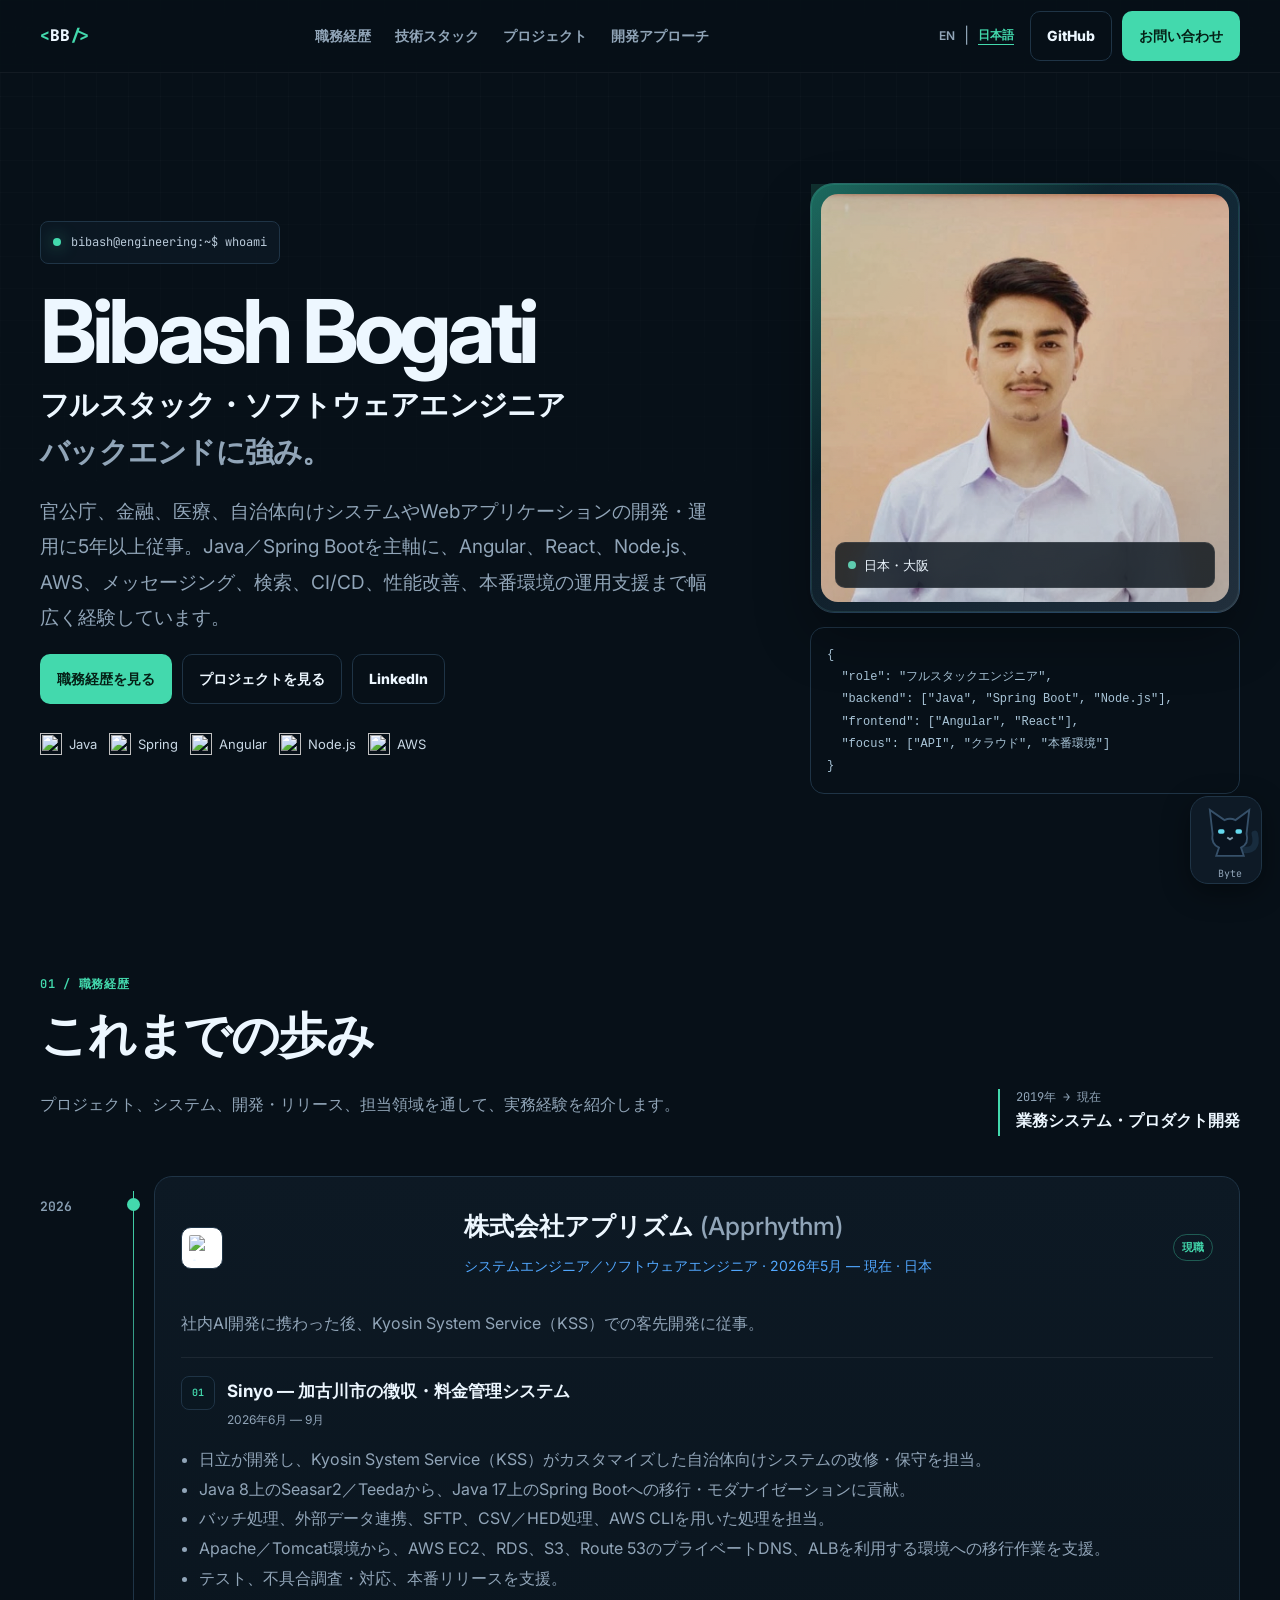
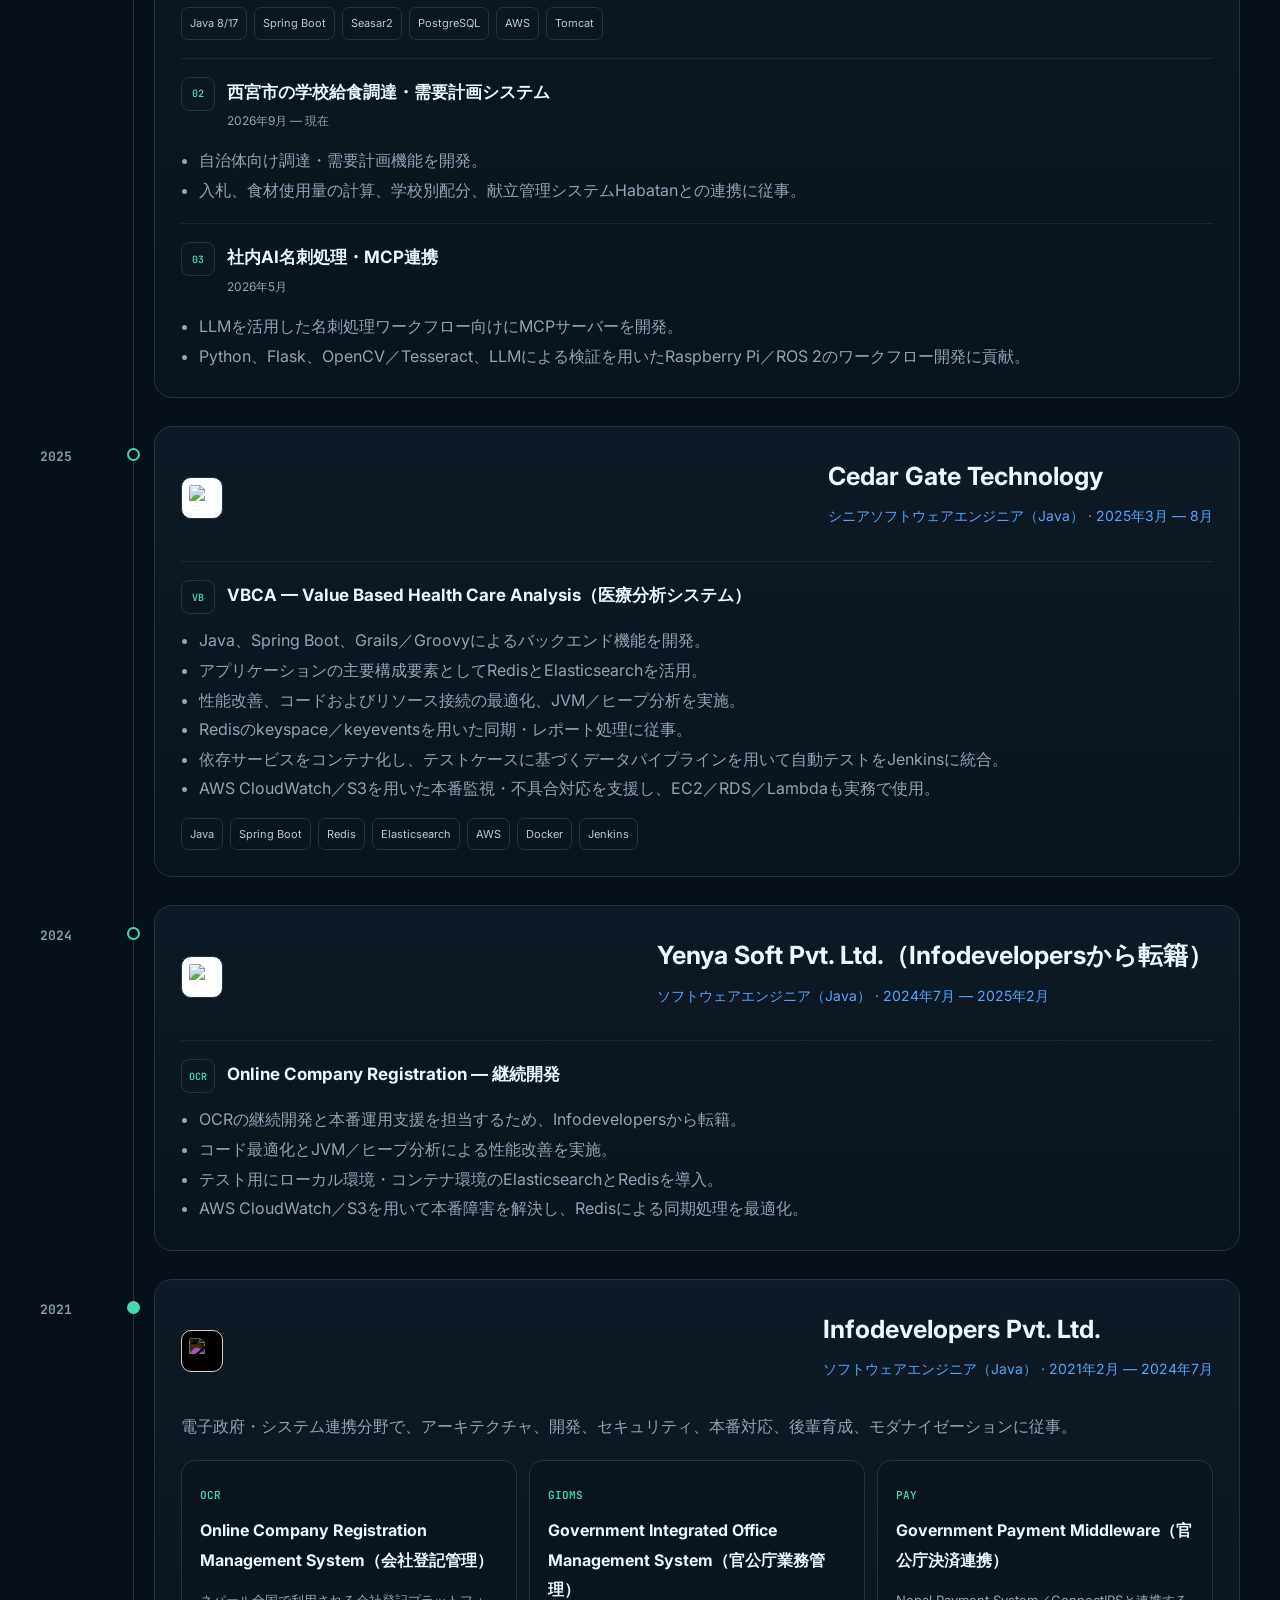
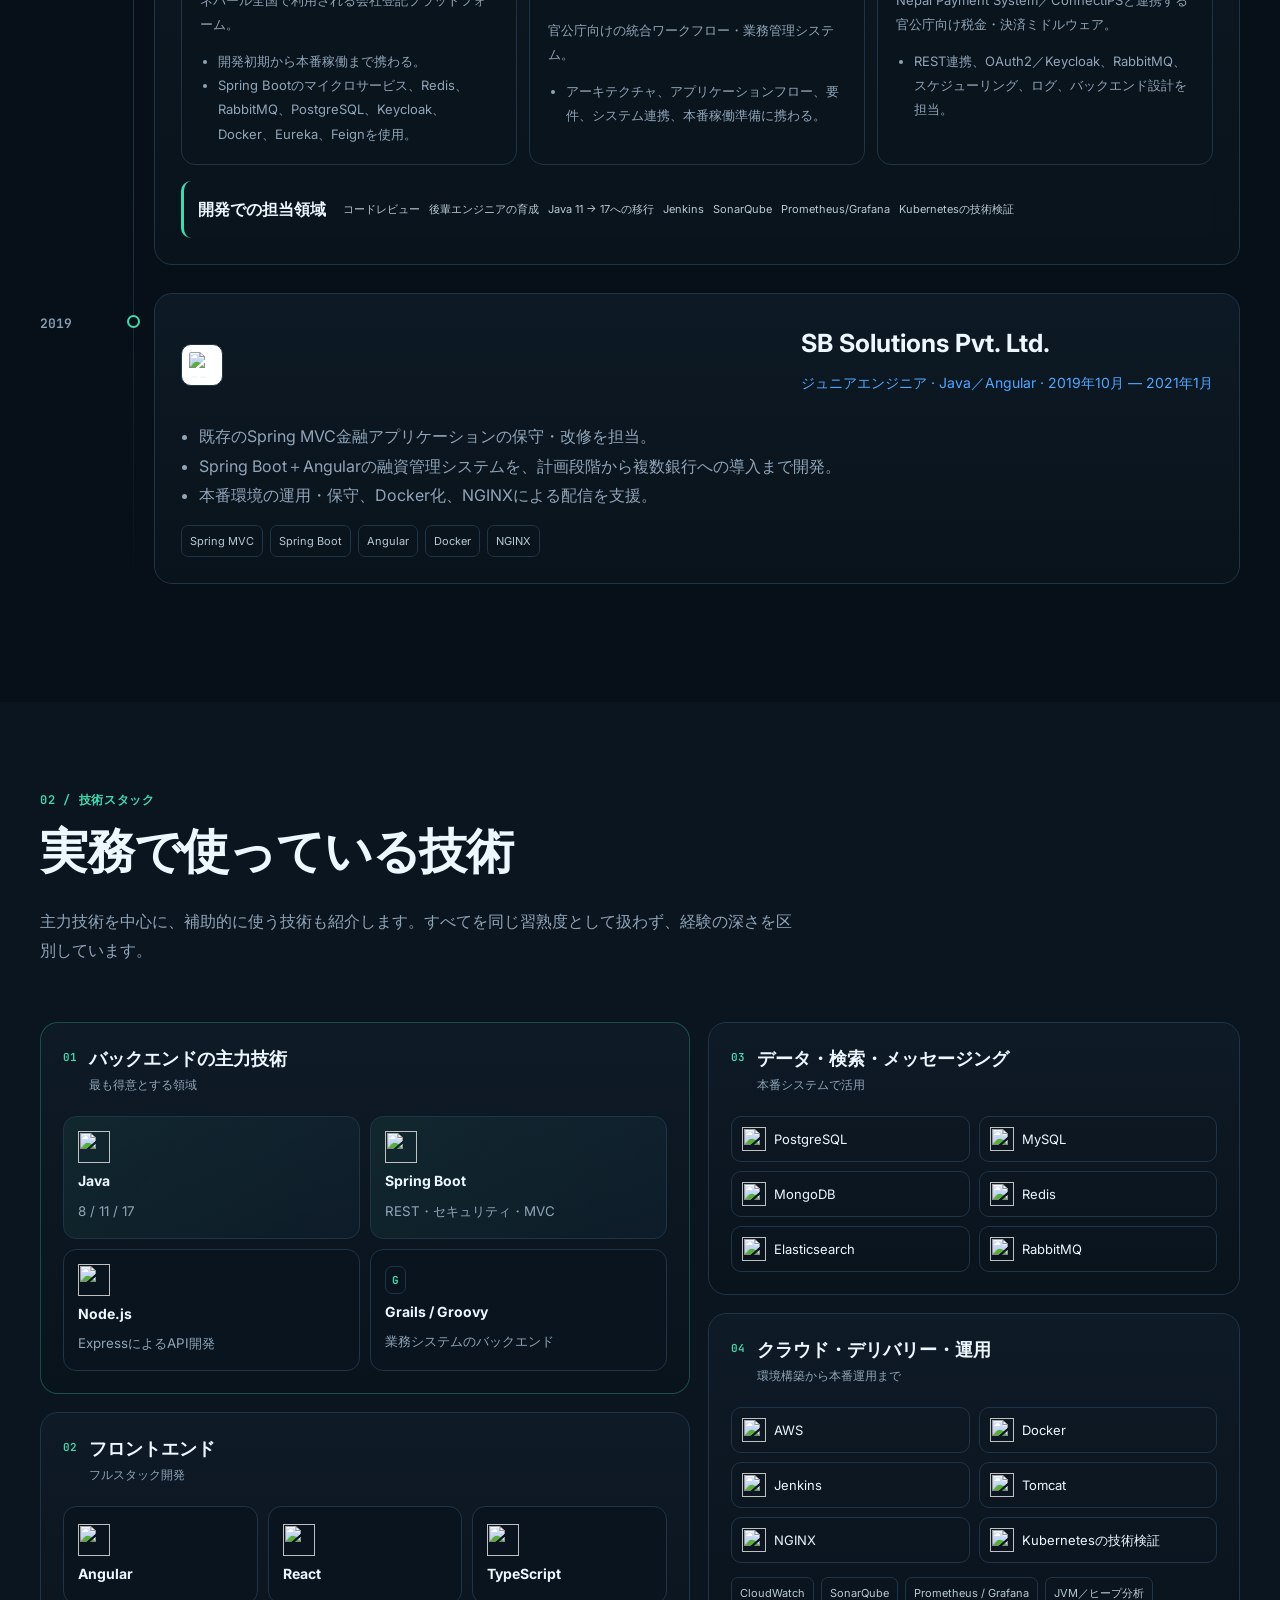
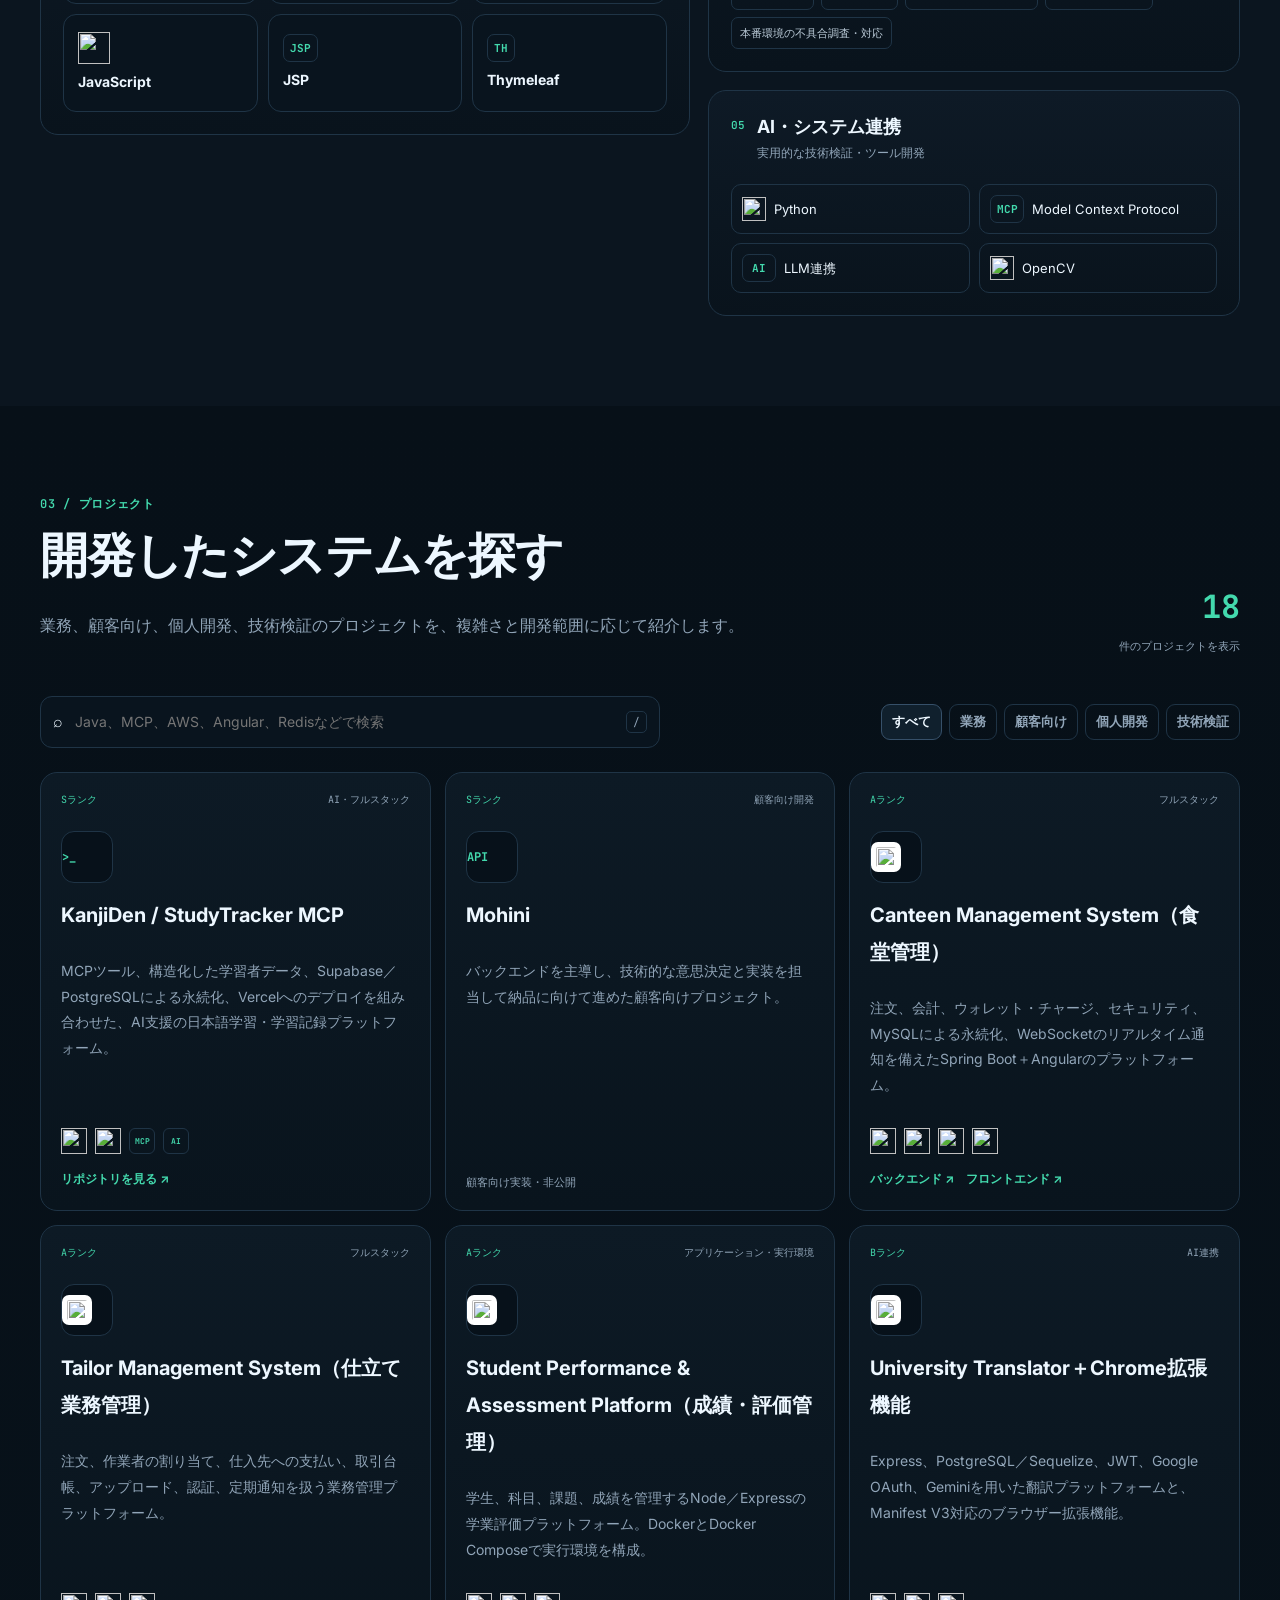
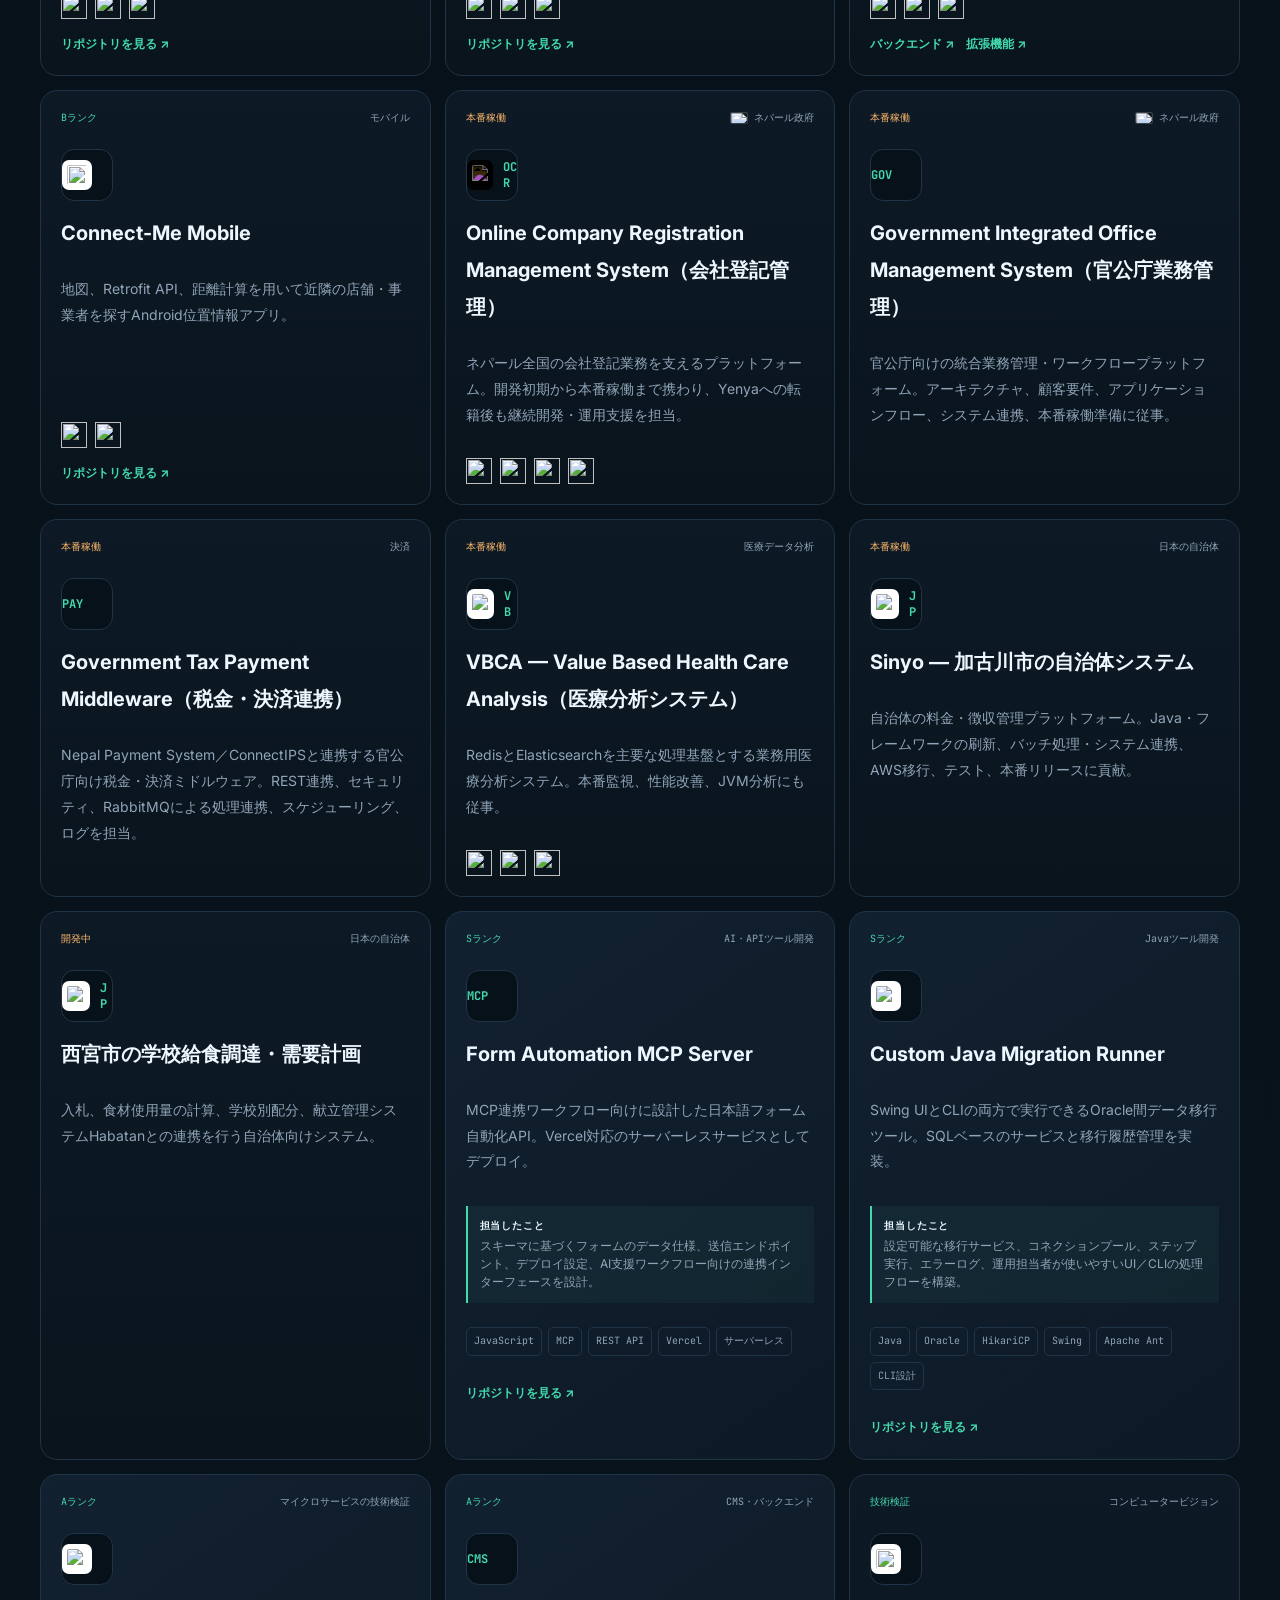
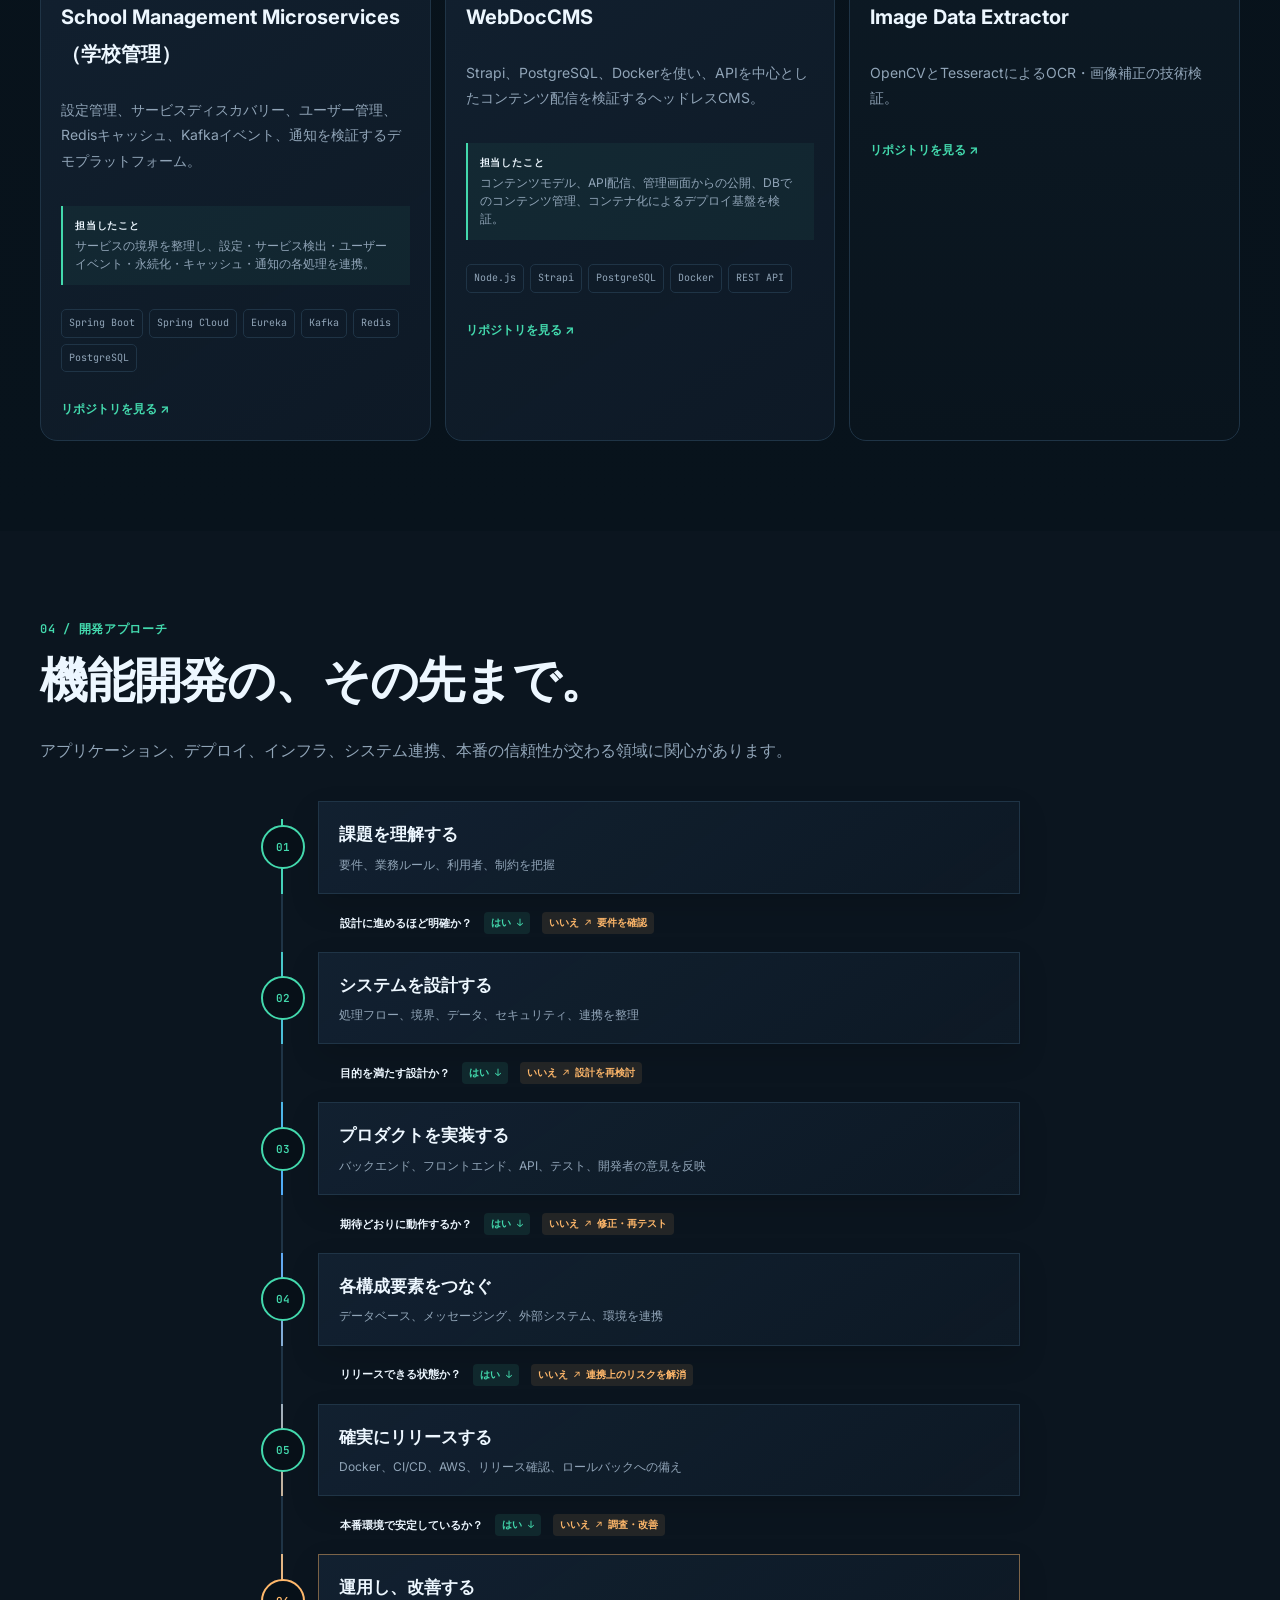
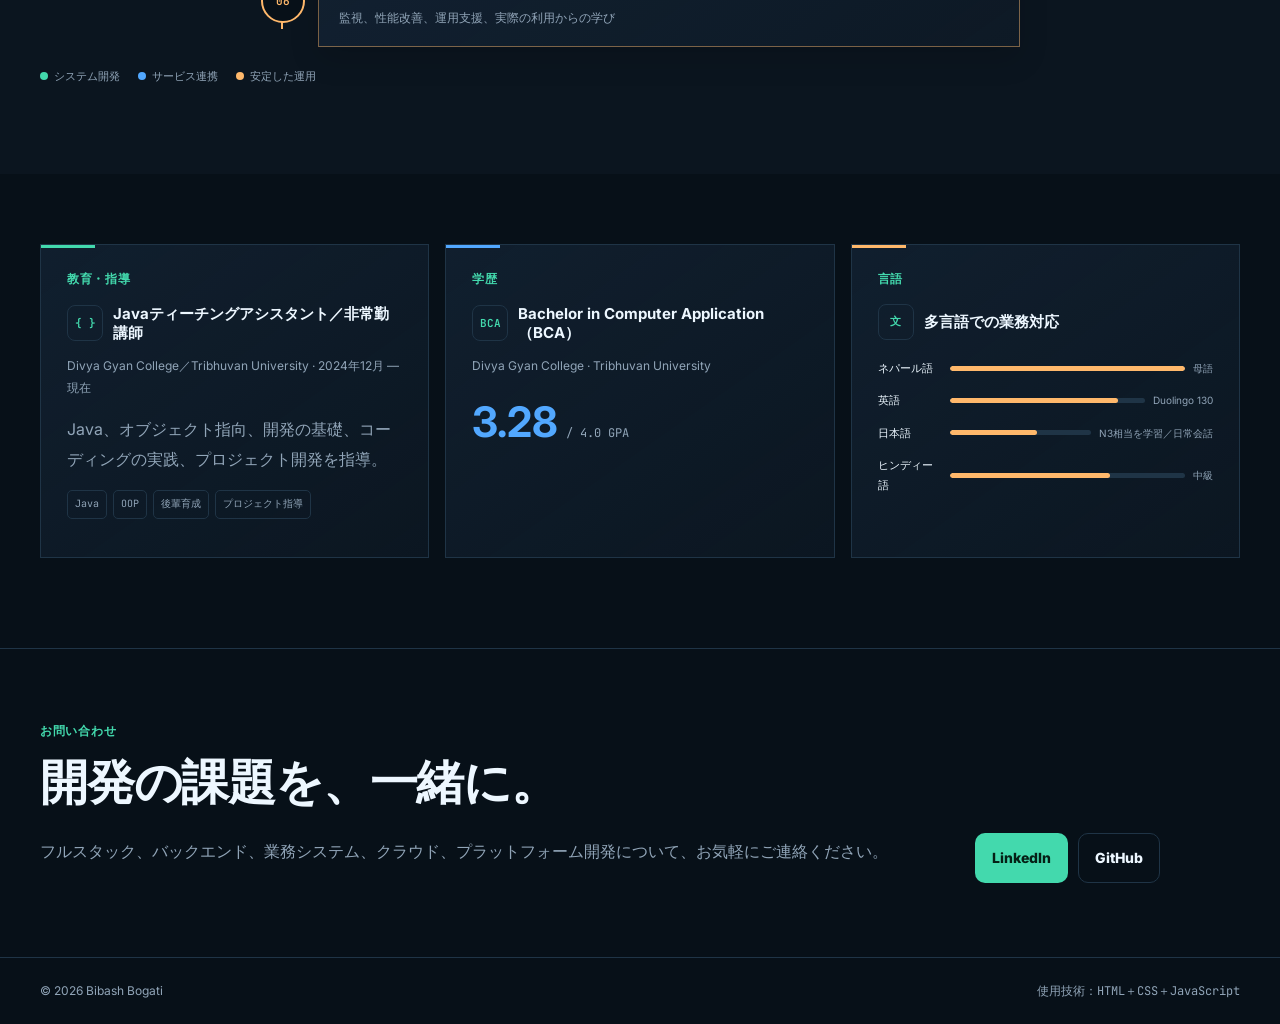
==== commit d335f4e6: "Make Japanese the default portfolio language on all static hosts" ====
--- a/index.html
+++ b/index.html
@@ -1,35 +1,34 @@
 <!doctype html>
 
-<html lang="en">
+<html lang="ja">
 <head>
   <base href="/">
-  <script>window.HOST_COUNTRY="";</script>
   <script src="i18n/locale.js"></script>
   <meta charset="utf-8">
   <meta name="viewport" content="width=device-width,initial-scale=1">
-  <meta name="description" content="Bibash Bogati — Full-Stack Software Engineer focused on Java, Spring Boot, distributed systems, cloud, APIs and production engineering." data-i18n-content="meta.description">
-  <title data-i18n="text.aea619d3d2e0">Bibash Bogati | Full-Stack Software Engineer</title>
+  <meta name="description" content="Bibash Bogatiのポートフォリオ。Java・Spring Bootを軸に、分散システム、クラウド、API、本番環境の開発・運用に携わるフルスタック・ソフトウェアエンジニア。" data-i18n-content="meta.description">
+  <title data-i18n="text.aea619d3d2e0">Bibash Bogati | フルスタック・ソフトウェアエンジニア</title>
   <link rel="preconnect" href="https://fonts.googleapis.com">
   <link rel="preconnect" href="https://fonts.gstatic.com" crossorigin="">
   <link href="https://fonts.googleapis.com/css2?family=Inter:wght@400;500;600;700;800&amp;family=JetBrains+Mono:wght@400;500;600&amp;display=swap" rel="stylesheet">
   <link rel="stylesheet" href="styles.css">
   <style>.flow-node{grid-template-columns:1fr}.country-mark{display:inline-flex;align-items:center;gap:6px}.country-mark img{width:18px;height:12px;object-fit:cover;border:1px solid rgba(255,255,255,.18);border-radius:2px}</style>
-<link rel="canonical" href="https://www.bibashbogati.com.np/en/"><link rel="alternate" hreflang="en" href="https://www.bibashbogati.com.np/en/"><link rel="alternate" hreflang="ja" href="https://www.bibashbogati.com.np/ja/"><link rel="alternate" hreflang="x-default" href="https://www.bibashbogati.com.np/"><meta property="og:title" data-i18n-content="text.aea619d3d2e0" content="Bibash Bogati | Full-Stack Software Engineer"><meta property="og:description" data-i18n-content="meta.description" content="Bibash Bogati — Full-Stack Software Engineer focused on Java, Spring Boot, distributed systems, cloud, APIs and production engineering."><meta property="og:locale" content="en_US"><meta property="og:url" content="https://www.bibashbogati.com.np/en/"><link rel="stylesheet" href="companion/companion.css"></head>
+<link rel="canonical" href="https://www.bibashbogati.com.np/ja/"><link rel="alternate" hreflang="en" href="https://www.bibashbogati.com.np/en/"><link rel="alternate" hreflang="ja" href="https://www.bibashbogati.com.np/ja/"><link rel="alternate" hreflang="x-default" href="https://www.bibashbogati.com.np/"><meta property="og:title" data-i18n-content="text.aea619d3d2e0" content="Bibash Bogati | フルスタック・ソフトウェアエンジニア"><meta property="og:description" data-i18n-content="meta.description" content="Bibash Bogatiのポートフォリオ。Java・Spring Bootを軸に、分散システム、クラウド、API、本番環境の開発・運用に携わるフルスタック・ソフトウェアエンジニア。"><meta property="og:locale" content="ja_JP"><meta property="og:url" content="https://www.bibashbogati.com.np/ja/"><link rel="stylesheet" href="companion/companion.css"></head>
 <body>
 <div class="noise"></div>
 
 <header class="topbar">
   <div class="shell nav">
     <a class="brand" href="#top"><span><i18n-text data-i18n="text.dabd3aff769f">&lt;</i18n-text></span><i18n-text data-i18n="text.fc686c314491">BB</i18n-text><span><i18n-text data-i18n="text.cc80a2b0dd23">/&gt;</i18n-text></span></a>
-    <nav aria-label="Main navigation" data-i18n-aria-label="text.eb355944b92d">
-      <a href="#experience"><i18n-text data-i18n="text.8eab0f09df01">Experience</i18n-text></a>
-      <a href="#skills"><i18n-text data-i18n="text.e551641242ce">Stack</i18n-text></a>
-      <a href="#projects"><i18n-text data-i18n="text.04e2a9728af7">Projects</i18n-text></a>
-      <a href="#delivery"><i18n-text data-i18n="text.729bb48d0f86">Engineering</i18n-text></a>
+    <nav aria-label="メインナビゲーション" data-i18n-aria-label="text.eb355944b92d">
+      <a href="#experience"><i18n-text data-i18n="text.8eab0f09df01">職務経歴</i18n-text></a>
+      <a href="#skills"><i18n-text data-i18n="text.e551641242ce">技術スタック</i18n-text></a>
+      <a href="#projects"><i18n-text data-i18n="text.04e2a9728af7">プロジェクト</i18n-text></a>
+      <a href="#delivery"><i18n-text data-i18n="text.729bb48d0f86">開発アプローチ</i18n-text></a>
     </nav>
-    <div class="nav-actions"><div class="locale-switch" role="group" aria-label="Display language"><button type="button" data-locale="en" aria-pressed="true">EN</button><span aria-hidden="true">|</span><button type="button" data-locale="ja" aria-pressed="false" lang="ja">日本語</button></div>
+    <div class="nav-actions"><div class="locale-switch" role="group" aria-label="表示言語"><button type="button" data-locale="en" aria-pressed="false">EN</button><span aria-hidden="true">|</span><button type="button" data-locale="ja" aria-pressed="true" lang="ja">日本語</button></div>
       <a class="btn secondary" target="_blank" rel="noreferrer" href="https://github.com/Bibash77"><i18n-text data-i18n="text.f911e414cf6b">GitHub</i18n-text></a>
-      <a class="btn" href="https://www.linkedin.com/in/bibash-bogati-76695b1b4/" target="_blank" rel="noreferrer"><i18n-text data-i18n="text.1a2303ede074">Connect</i18n-text></a>
+      <a class="btn" href="https://www.linkedin.com/in/bibash-bogati-76695b1b4/" target="_blank" rel="noreferrer"><i18n-text data-i18n="text.1a2303ede074">お問い合わせ</i18n-text></a>
     </div>
   </div>
 </header>
@@ -40,13 +39,13 @@
     <div class="hero-copy">
       <div class="terminal-pill"><span class="terminal-dot green"></span><span class="mono"><i18n-text data-i18n="text.3e66711f5b08">bibash@engineering:~$ whoami</i18n-text></span></div>
       <h1><i18n-text data-i18n="text.d2e9219ce086">Bibash Bogati</i18n-text></h1>
-      <h2><i18n-text data-i18n="text.7a994ae2dc36">Full-Stack Software Engineer</i18n-text> <span><i18n-text data-i18n="text.8750164abb69">with strong backend depth.</i18n-text></span></h2>
+      <h2><i18n-text data-i18n="text.7a994ae2dc36">フルスタック・ソフトウェアエンジニア</i18n-text> <span><i18n-text data-i18n="text.8750164abb69">バックエンドに強み。</i18n-text></span></h2>
       <p class="lead">
-        <i18n-text data-i18n="text.31bece175491">5+ years building and operating production systems across government, finance, healthcare, municipal platforms and modern web applications. Strongest in Java / Spring Boot, with hands-on Angular, React, Node.js, AWS, messaging, search, CI/CD, performance tuning and production support.</i18n-text>
+        <i18n-text data-i18n="text.31bece175491">官公庁、金融、医療、自治体向けシステムやWebアプリケーションの開発・運用に5年以上従事。Java／Spring Bootを主軸に、Angular、React、Node.js、AWS、メッセージング、検索、CI/CD、性能改善、本番環境の運用支援まで幅広く経験しています。</i18n-text>
       </p>
       <div class="actions">
-        <a class="btn" href="#experience"><i18n-text data-i18n="text.1c239b89c593">View Experience</i18n-text></a>
-        <a class="btn secondary" href="#projects"><i18n-text data-i18n="text.736292228c3e">Browse Projects</i18n-text></a>
+        <a class="btn" href="#experience"><i18n-text data-i18n="text.1c239b89c593">職務経歴を見る</i18n-text></a>
+        <a class="btn secondary" href="#projects"><i18n-text data-i18n="text.736292228c3e">プロジェクトを見る</i18n-text></a>
         <a class="btn secondary" target="_blank" rel="noreferrer" href="https://www.linkedin.com/in/bibash-bogati-76695b1b4/"><i18n-text data-i18n="text.dd84425b72da">LinkedIn</i18n-text></a>
       </div>
       <div class="hero-stack">
@@ -60,18 +59,18 @@
 
     <aside class="portrait-panel">
       <div class="portrait-frame">
-        <img src="assets/profile.jpg" alt="Portrait of Bibash Bogati" data-i18n-alt="text.17fa24fd1571">
+        <img src="assets/profile.jpg" alt="Bibash Bogatiのポートレート" data-i18n-alt="text.17fa24fd1571">
         <div class="portrait-overlay">
           <span class="status-dot"></span>
-          <span><i18n-text data-i18n="text.589e5eae4a06">Osaka, Japan</i18n-text></span>
+          <span><i18n-text data-i18n="text.589e5eae4a06">日本・大阪</i18n-text></span>
         </div>
       </div>
       <div class="profile-code">
 <pre><code><i18n-text data-i18n="text.5e9c3f8dfaad">{
-  &quot;role&quot;: &quot;Full-Stack Engineer&quot;,
+  &quot;role&quot;: &quot;フルスタックエンジニア&quot;,
   &quot;backend&quot;: [&quot;Java&quot;, &quot;Spring Boot&quot;, &quot;Node.js&quot;],
   &quot;frontend&quot;: [&quot;Angular&quot;, &quot;React&quot;],
-  &quot;focus&quot;: [&quot;APIs&quot;, &quot;Cloud&quot;, &quot;Production&quot;]
+  &quot;focus&quot;: [&quot;API&quot;, &quot;クラウド&quot;, &quot;本番環境&quot;]
 }</i18n-text></code></pre>
       </div>
     </aside>
@@ -82,13 +81,13 @@
   <div class="shell">
     <div class="section-header">
       <div>
-        <div class="eyebrow"><i18n-text data-i18n="text.53e5fd86e02c">01 / Experience</i18n-text></div>
-        <h2><i18n-text data-i18n="text.15512d4e7a1b">Career timeline</i18n-text></h2>
-        <p><i18n-text data-i18n="text.bb2c54144029">Professional experience is the center of my profile — projects, systems, delivery, and ownership.</i18n-text></p>
+        <div class="eyebrow"><i18n-text data-i18n="text.53e5fd86e02c">01 / 職務経歴</i18n-text></div>
+        <h2><i18n-text data-i18n="text.15512d4e7a1b">これまでの歩み</i18n-text></h2>
+        <p><i18n-text data-i18n="text.bb2c54144029">プロジェクト、システム、開発・リリース、担当領域を通して、実務経験を紹介します。</i18n-text></p>
       </div>
       <div class="experience-summary">
-        <span><i18n-text data-i18n="text.9d8168f43804">2019 → Present</i18n-text></span>
-        <strong><i18n-text data-i18n="text.84b230888654">Enterprise + product engineering</i18n-text></strong>
+        <span><i18n-text data-i18n="text.9d8168f43804">2019年 → 現在</i18n-text></span>
+        <strong><i18n-text data-i18n="text.84b230888654">業務システム・プロダクト開発</i18n-text></strong>
       </div>
     </div>
 
@@ -98,26 +97,26 @@
         <div class="timeline-node"></div>
         <div class="experience-card">
           <div class="company-row">
-            <img class="company-logo" src="https://www.google.com/s2/favicons?domain=apprhythm.co.jp&amp;sz=128" alt="Apprhythm logo" data-i18n-alt="text.8692c4cc5e44">
+            <img class="company-logo" src="https://www.google.com/s2/favicons?domain=apprhythm.co.jp&amp;sz=128" alt="Apprhythmのロゴ" data-i18n-alt="text.8692c4cc5e44">
             <div>
               <h3><i18n-text data-i18n="text.b044f3de363b">株式会社アプリズム</i18n-text> <span><i18n-text data-i18n="text.1490b7ffadc2">(Apprhythm)</i18n-text></span></h3>
-              <p class="role"><i18n-text data-i18n="text.c7b1e6860cce">System Engineer / Software Engineer · May 2026 — Present · Japan</i18n-text></p>
-            </div>
-            <span class="badge current-badge"><i18n-text data-i18n="text.e0d1b68224bf">Current</i18n-text></span>
-          </div>
-          <p class="company-summary"><i18n-text data-i18n="text.f47c4afd8cfb">Internal AI development followed by client engineering at Kyosin System Service (KSS).</i18n-text></p>
+              <p class="role"><i18n-text data-i18n="text.c7b1e6860cce">システムエンジニア／ソフトウェアエンジニア · 2026年5月 — 現在 · 日本</i18n-text></p>
+            </div>
+            <span class="badge current-badge"><i18n-text data-i18n="text.e0d1b68224bf">現職</i18n-text></span>
+          </div>
+          <p class="company-summary"><i18n-text data-i18n="text.f47c4afd8cfb">社内AI開発に携わった後、Kyosin System Service（KSS）での客先開発に従事。</i18n-text></p>
 
           <div class="experience-project">
             <div class="project-heading">
               <span class="project-index"><i18n-text data-i18n="text.938db8c9f82c">01</i18n-text></span>
-              <div><h4><i18n-text data-i18n="text.38559f5d104c">Sinyo — Kakogawa City Municipal Collection &amp; Fee Management System</i18n-text></h4><p><i18n-text data-i18n="text.38f3774453a7">Jun 2026 — Sep 2026</i18n-text></p></div>
+              <div><h4><i18n-text data-i18n="text.38559f5d104c">Sinyo — 加古川市の徴収・料金管理システム</i18n-text></h4><p><i18n-text data-i18n="text.38f3774453a7">2026年6月 — 9月</i18n-text></p></div>
             </div>
             <ul>
-              <li><i18n-text data-i18n="text.058f31eaae97">Customized and maintained a municipal system originally developed by Hitachi and customized by Kyosin System Service (KSS).</i18n-text></li>
-              <li><i18n-text data-i18n="text.35293e2f137e">Contributed to modernization from Seasar2 / Teeda on Java 8 toward Spring Boot on Java 17.</i18n-text></li>
-              <li><i18n-text data-i18n="text.3627c0aa2e78">Worked on batch processing, external data exchange, SFTP, CSV/HED processing, and AWS CLI flows.</i18n-text></li>
-              <li><i18n-text data-i18n="text.1390fb8857b9">Supported migration from Apache/Tomcat deployment toward AWS EC2, RDS, S3, Route 53 private DNS, and ALB.</i18n-text></li>
-              <li><i18n-text data-i18n="text.8c8488637dc5">Supported testing, troubleshooting, and production release.</i18n-text></li>
+              <li><i18n-text data-i18n="text.058f31eaae97">日立が開発し、Kyosin System Service（KSS）がカスタマイズした自治体向けシステムの改修・保守を担当。</i18n-text></li>
+              <li><i18n-text data-i18n="text.35293e2f137e">Java 8上のSeasar2／Teedaから、Java 17上のSpring Bootへの移行・モダナイゼーションに貢献。</i18n-text></li>
+              <li><i18n-text data-i18n="text.3627c0aa2e78">バッチ処理、外部データ連携、SFTP、CSV／HED処理、AWS CLIを用いた処理を担当。</i18n-text></li>
+              <li><i18n-text data-i18n="text.1390fb8857b9">Apache／Tomcat環境から、AWS EC2、RDS、S3、Route 53のプライベートDNS、ALBを利用する環境への移行作業を支援。</i18n-text></li>
+              <li><i18n-text data-i18n="text.8c8488637dc5">テスト、不具合調査・対応、本番リリースを支援。</i18n-text></li>
             </ul>
             <div class="mini-tech"><span><i18n-text data-i18n="text.eaf24358de21">Java 8/17</i18n-text></span><span><i18n-text data-i18n="text.8d9a80fb1dc3">Spring Boot</i18n-text></span><span><i18n-text data-i18n="text.967cbef79971">Seasar2</i18n-text></span><span><i18n-text data-i18n="text.cc52d03280b7">PostgreSQL</i18n-text></span><span><i18n-text data-i18n="text.32fd72a0e074">AWS</i18n-text></span><span><i18n-text data-i18n="text.9438e1d80dc3">Tomcat</i18n-text></span></div>
           </div>
@@ -125,22 +124,22 @@
           <div class="experience-project">
             <div class="project-heading">
               <span class="project-index"><i18n-text data-i18n="text.a953f09a1b6b">02</i18n-text></span>
-              <div><h4><i18n-text data-i18n="text.b13720aba81e">Nishinomiya City School Lunch Procurement &amp; Demand Planning System</i18n-text></h4><p><i18n-text data-i18n="text.b8f6fbd34cfd">Sep 2026 — Present</i18n-text></p></div>
+              <div><h4><i18n-text data-i18n="text.b13720aba81e">西宮市の学校給食調達・需要計画システム</i18n-text></h4><p><i18n-text data-i18n="text.b8f6fbd34cfd">2026年9月 — 現在</i18n-text></p></div>
             </div>
             <ul>
-              <li><i18n-text data-i18n="text.db7a0730e31a">Developing municipal procurement and demand-planning functionality.</i18n-text></li>
-              <li><i18n-text data-i18n="text.d2ee47846dff">Working on bidding, ingredient-volume calculation, school distribution, and integration with the Habatan menu-management system.</i18n-text></li>
+              <li><i18n-text data-i18n="text.db7a0730e31a">自治体向け調達・需要計画機能を開発。</i18n-text></li>
+              <li><i18n-text data-i18n="text.d2ee47846dff">入札、食材使用量の計算、学校別配分、献立管理システムHabatanとの連携に従事。</i18n-text></li>
             </ul>
           </div>
 
           <div class="experience-project">
             <div class="project-heading">
               <span class="project-index"><i18n-text data-i18n="text.0b8efa5a3bf1">03</i18n-text></span>
-              <div><h4><i18n-text data-i18n="text.bf43dad3fef9">Internal AI Business Card / MCP Integration</i18n-text></h4><p><i18n-text data-i18n="text.4f7d169525e1">May 2026</i18n-text></p></div>
+              <div><h4><i18n-text data-i18n="text.bf43dad3fef9">社内AI名刺処理・MCP連携</i18n-text></h4><p><i18n-text data-i18n="text.4f7d169525e1">2026年5月</i18n-text></p></div>
             </div>
             <ul>
-              <li><i18n-text data-i18n="text.b8ccf60e0053">Developed an MCP server for LLM-driven business-card workflows.</i18n-text></li>
-              <li><i18n-text data-i18n="text.d18fa42d3ce9">Contributed to Raspberry Pi / ROS 2 workflows using Python, Flask, OpenCV/Tesseract, and LLM validation.</i18n-text></li>
+              <li><i18n-text data-i18n="text.b8ccf60e0053">LLMを活用した名刺処理ワークフロー向けにMCPサーバーを開発。</i18n-text></li>
+              <li><i18n-text data-i18n="text.d18fa42d3ce9">Python、Flask、OpenCV／Tesseract、LLMによる検証を用いたRaspberry Pi／ROS 2のワークフロー開発に貢献。</i18n-text></li>
             </ul>
           </div>
         </div>
@@ -150,21 +149,21 @@
         <div class="timeline-year"><i18n-text data-i18n="text.b2b2f104d32c">2025</i18n-text></div><div class="timeline-node"></div>
         <div class="experience-card">
           <div class="company-row">
-            <img class="company-logo" src="https://www.google.com/s2/favicons?domain=cedargate.com&amp;sz=128" alt="Cedar Gate Technology logo" data-i18n-alt="text.c5872137b42d">
+            <img class="company-logo" src="https://www.google.com/s2/favicons?domain=cedargate.com&amp;sz=128" alt="Cedar Gate Technologyのロゴ" data-i18n-alt="text.c5872137b42d">
             <div>
               <h3><i18n-text data-i18n="text.d0e6e8618d55">Cedar Gate Technology</i18n-text></h3>
-              <p class="role"><i18n-text data-i18n="text.ce8d77a8f6fb">Senior Software Engineer (Java) · Mar 2025 — Aug 2025</i18n-text></p>
+              <p class="role"><i18n-text data-i18n="text.ce8d77a8f6fb">シニアソフトウェアエンジニア（Java） · 2025年3月 — 8月</i18n-text></p>
             </div>
           </div>
           <div class="experience-project">
-            <div class="project-heading"><span class="project-index"><i18n-text data-i18n="text.f255add9d085">VB</i18n-text></span><div><h4><i18n-text data-i18n="text.5417b724d8b5">VBCA — Value Based Health Care Analysis</i18n-text></h4></div></div>
+            <div class="project-heading"><span class="project-index"><i18n-text data-i18n="text.f255add9d085">VB</i18n-text></span><div><h4><i18n-text data-i18n="text.5417b724d8b5">VBCA — Value Based Health Care Analysis（医療分析システム）</i18n-text></h4></div></div>
             <ul>
-              <li><i18n-text data-i18n="text.897315533ecf">Developed backend features using Java, Spring Boot, and Grails/Groovy.</i18n-text></li>
-              <li><i18n-text data-i18n="text.e85515aa21b3">Worked heavily with Redis and Elasticsearch as core application components.</i18n-text></li>
-              <li><i18n-text data-i18n="text.16d2ad4da412">Performed performance tuning, code/resource-connection optimization, and JVM/heap analysis.</i18n-text></li>
-              <li><i18n-text data-i18n="text.365ec6c2a549">Worked with Redis keyspace/keyevents for synchronization and reporting workflows.</i18n-text></li>
-              <li><i18n-text data-i18n="text.e33083061db1">Containerized dependencies and integrated automated testing into Jenkins using test-case-based data pipelines.</i18n-text></li>
-              <li><i18n-text data-i18n="text.098f93cffcd6">Supported production monitoring and troubleshooting with AWS CloudWatch/S3 and hands-on EC2/RDS/Lambda exposure.</i18n-text></li>
+              <li><i18n-text data-i18n="text.897315533ecf">Java、Spring Boot、Grails／Groovyによるバックエンド機能を開発。</i18n-text></li>
+              <li><i18n-text data-i18n="text.e85515aa21b3">アプリケーションの主要構成要素としてRedisとElasticsearchを活用。</i18n-text></li>
+              <li><i18n-text data-i18n="text.16d2ad4da412">性能改善、コードおよびリソース接続の最適化、JVM／ヒープ分析を実施。</i18n-text></li>
+              <li><i18n-text data-i18n="text.365ec6c2a549">Redisのkeyspace／keyeventsを用いた同期・レポート処理に従事。</i18n-text></li>
+              <li><i18n-text data-i18n="text.e33083061db1">依存サービスをコンテナ化し、テストケースに基づくデータパイプラインを用いて自動テストをJenkinsに統合。</i18n-text></li>
+              <li><i18n-text data-i18n="text.098f93cffcd6">AWS CloudWatch／S3を用いた本番監視・不具合対応を支援し、EC2／RDS／Lambdaも実務で使用。</i18n-text></li>
             </ul>
             <div class="mini-tech"><span><i18n-text data-i18n="text.c1ba60ce1358">Java</i18n-text></span><span><i18n-text data-i18n="text.8d9a80fb1dc3">Spring Boot</i18n-text></span><span><i18n-text data-i18n="text.a7f6415749a3">Redis</i18n-text></span><span><i18n-text data-i18n="text.31c819b24cf3">Elasticsearch</i18n-text></span><span><i18n-text data-i18n="text.32fd72a0e074">AWS</i18n-text></span><span><i18n-text data-i18n="text.e6169e958b37">Docker</i18n-text></span><span><i18n-text data-i18n="text.9a4d10e69361">Jenkins</i18n-text></span></div>
           </div>
@@ -175,17 +174,17 @@
         <div class="timeline-year"><i18n-text data-i18n="text.6557739a6728">2024</i18n-text></div><div class="timeline-node"></div>
         <div class="experience-card">
           <div class="company-row">
-            <img class="company-logo" src="https://www.google.com/s2/favicons?domain=yenyasoft.com&amp;sz=128" alt="Yenya Soft logo" data-i18n-alt="text.95f75405edaf">
-            <div><h3><i18n-text data-i18n="text.cc1c504f6c43">Yenya Soft Pvt. Ltd.(Transferred from Infodevelopers)</i18n-text></h3>
-            <p class="role"><i18n-text data-i18n="text.85b47c762b2b">Software Engineer (Java) · Jul 2024 — Feb 2025</i18n-text></p></div>
+            <img class="company-logo" src="https://www.google.com/s2/favicons?domain=yenyasoft.com&amp;sz=128" alt="Yenya Softのロゴ" data-i18n-alt="text.95f75405edaf">
+            <div><h3><i18n-text data-i18n="text.cc1c504f6c43">Yenya Soft Pvt. Ltd.（Infodevelopersから転籍）</i18n-text></h3>
+            <p class="role"><i18n-text data-i18n="text.85b47c762b2b">ソフトウェアエンジニア（Java） · 2024年7月 — 2025年2月</i18n-text></p></div>
           </div>
           <div class="experience-project">
-            <div class="project-heading"><span class="project-index"><i18n-text data-i18n="text.5e5bea5354e3">OCR</i18n-text></span><div><h4><i18n-text data-i18n="text.4339819d9c93">Online Company Registration — Continued Development</i18n-text></h4></div></div>
+            <div class="project-heading"><span class="project-index"><i18n-text data-i18n="text.5e5bea5354e3">OCR</i18n-text></span><div><h4><i18n-text data-i18n="text.4339819d9c93">Online Company Registration — 継続開発</i18n-text></h4></div></div>
             <ul>
-              <li><i18n-text data-i18n="text.8a88084aa16e">Transferred from Infodevelopers specifically to continue OCR development and production support.</i18n-text></li>
-              <li><i18n-text data-i18n="text.13721fcbfb28">Improved performance through code optimization and JVM/heap analysis.</i18n-text></li>
-              <li><i18n-text data-i18n="text.4e60e8ea3780">Introduced localized/containerized Elasticsearch and Redis dependencies for testing.</i18n-text></li>
-              <li><i18n-text data-i18n="text.a176b22cafb0">Resolved production issues using AWS CloudWatch/S3 and optimized Redis-based synchronization.</i18n-text></li>
+              <li><i18n-text data-i18n="text.8a88084aa16e">OCRの継続開発と本番運用支援を担当するため、Infodevelopersから転籍。</i18n-text></li>
+              <li><i18n-text data-i18n="text.13721fcbfb28">コード最適化とJVM／ヒープ分析による性能改善を実施。</i18n-text></li>
+              <li><i18n-text data-i18n="text.4e60e8ea3780">テスト用にローカル環境・コンテナ環境のElasticsearchとRedisを導入。</i18n-text></li>
+              <li><i18n-text data-i18n="text.a176b22cafb0">AWS CloudWatch／S3を用いて本番障害を解決し、Redisによる同期処理を最適化。</i18n-text></li>
             </ul>
           </div>
         </div>
@@ -195,43 +194,43 @@
         <div class="timeline-year"><i18n-text data-i18n="text.1bea20e1df19">2021</i18n-text></div><div class="timeline-node"></div>
         <div class="experience-card">
           <div class="company-row">
-            <img class="company-logo" src="https://infodev.com.np/infodev_logo_white-2.svg" alt="InfoDevelopers logo" data-i18n-alt="text.8f944adb6a31">
+            <img class="company-logo" src="https://infodev.com.np/infodev_logo_white-2.svg" alt="InfoDevelopersのロゴ" data-i18n-alt="text.8f944adb6a31">
             <div><h3><i18n-text data-i18n="text.8eb59adf012f">Infodevelopers Pvt. Ltd.</i18n-text></h3>
-            <p class="role"><i18n-text data-i18n="text.2b90c660b660">Software Engineer (Java) · Feb 2021 — Jul 2024</i18n-text></p></div>
-          </div>
-          <p class="company-summary"><i18n-text data-i18n="text.874bc34686e1">Major e-government and integration systems — architecture, development, security, production, mentoring and modernization.</i18n-text></p>
+            <p class="role"><i18n-text data-i18n="text.2b90c660b660">ソフトウェアエンジニア（Java） · 2021年2月 — 2024年7月</i18n-text></p></div>
+          </div>
+          <p class="company-summary"><i18n-text data-i18n="text.874bc34686e1">電子政府・システム連携分野で、アーキテクチャ、開発、セキュリティ、本番対応、後輩育成、モダナイゼーションに従事。</i18n-text></p>
 
           <div class="experience-grid">
             <div class="system-card">
               <span class="system-code"><i18n-text data-i18n="text.5e5bea5354e3">OCR</i18n-text></span>
-              <h4><i18n-text data-i18n="text.89921c06df0e">Online Company Registration Management System</i18n-text></h4>
-              <p><i18n-text data-i18n="text.b083588eaeb1">Nationwide company-registration platform used across Nepal.</i18n-text></p>
+              <h4><i18n-text data-i18n="text.89921c06df0e">Online Company Registration Management System（会社登記管理）</i18n-text></h4>
+              <p><i18n-text data-i18n="text.b083588eaeb1">ネパール全国で利用される会社登記プラットフォーム。</i18n-text></p>
               <ul>
-                <li><i18n-text data-i18n="text.74a1912c89a7">Worked from early development through production.</i18n-text></li>
-                <li><i18n-text data-i18n="text.8d4883f7efc2">Spring Boot microservices, Redis, RabbitMQ, PostgreSQL, Keycloak, Docker, Eureka, Feign.</i18n-text></li>
+                <li><i18n-text data-i18n="text.74a1912c89a7">開発初期から本番稼働まで携わる。</i18n-text></li>
+                <li><i18n-text data-i18n="text.8d4883f7efc2">Spring Bootのマイクロサービス、Redis、RabbitMQ、PostgreSQL、Keycloak、Docker、Eureka、Feignを使用。</i18n-text></li>
               </ul>
             </div>
             <div class="system-card">
               <span class="system-code"><i18n-text data-i18n="text.de63b00d330e">GIOMS</i18n-text></span>
-              <h4><i18n-text data-i18n="text.d2b6912966cf">Government Integrated Office Management System</i18n-text></h4>
-              <p><i18n-text data-i18n="text.32b788217766">Integrated workflow and office-management system for government operations.</i18n-text></p>
+              <h4><i18n-text data-i18n="text.d2b6912966cf">Government Integrated Office Management System（官公庁業務管理）</i18n-text></h4>
+              <p><i18n-text data-i18n="text.32b788217766">官公庁向けの統合ワークフロー・業務管理システム。</i18n-text></p>
               <ul>
-                <li><i18n-text data-i18n="text.0117fd6d906e">Worked across architecture, application flow, requirements, integration, and production readiness.</i18n-text></li>
+                <li><i18n-text data-i18n="text.0117fd6d906e">アーキテクチャ、アプリケーションフロー、要件、システム連携、本番稼働準備に携わる。</i18n-text></li>
               </ul>
             </div>
             <div class="system-card">
               <span class="system-code"><i18n-text data-i18n="text.481359cab117">PAY</i18n-text></span>
-              <h4><i18n-text data-i18n="text.2f43e40a3bfd">Government Payment Middleware</i18n-text></h4>
-              <p><i18n-text data-i18n="text.e171458db761">Government tax/payment middleware with partner payment system Nepal Payment System / ConnectIPS.</i18n-text></p>
+              <h4><i18n-text data-i18n="text.2f43e40a3bfd">Government Payment Middleware（官公庁決済連携）</i18n-text></h4>
+              <p><i18n-text data-i18n="text.e171458db761">Nepal Payment System／ConnectIPSと連携する官公庁向け税金・決済ミドルウェア。</i18n-text></p>
               <ul>
-                <li><i18n-text data-i18n="text.2cd3babf8bc2">REST integration, OAuth2/Keycloak, RabbitMQ, scheduling, logging, and backend architecture.</i18n-text></li>
+                <li><i18n-text data-i18n="text.2cd3babf8bc2">REST連携、OAuth2／Keycloak、RabbitMQ、スケジューリング、ログ、バックエンド設計を担当。</i18n-text></li>
               </ul>
             </div>
           </div>
 
           <div class="ownership-band">
-            <strong><i18n-text data-i18n="text.a0e500f2b58b">Engineering ownership</i18n-text></strong>
-            <span><i18n-text data-i18n="text.3d2006711d4c">Code review</i18n-text></span><span><i18n-text data-i18n="text.9c99fdd24100">Junior mentoring</i18n-text></span><span><i18n-text data-i18n="text.e9a811d328d2">Java 11 → 17 migration</i18n-text></span><span><i18n-text data-i18n="text.9a4d10e69361">Jenkins</i18n-text></span><span><i18n-text data-i18n="text.9485e6f362f7">SonarQube</i18n-text></span><span><i18n-text data-i18n="text.a8db788fee8e">Prometheus/Grafana</i18n-text></span><span><i18n-text data-i18n="text.26e14b7d8869">Kubernetes POC</i18n-text></span>
+            <strong><i18n-text data-i18n="text.a0e500f2b58b">開発での担当領域</i18n-text></strong>
+            <span><i18n-text data-i18n="text.3d2006711d4c">コードレビュー</i18n-text></span><span><i18n-text data-i18n="text.9c99fdd24100">後輩エンジニアの育成</i18n-text></span><span><i18n-text data-i18n="text.e9a811d328d2">Java 11 → 17への移行</i18n-text></span><span><i18n-text data-i18n="text.9a4d10e69361">Jenkins</i18n-text></span><span><i18n-text data-i18n="text.9485e6f362f7">SonarQube</i18n-text></span><span><i18n-text data-i18n="text.a8db788fee8e">Prometheus/Grafana</i18n-text></span><span><i18n-text data-i18n="text.26e14b7d8869">Kubernetesの技術検証</i18n-text></span>
           </div>
         </div>
       </article>
@@ -240,14 +239,14 @@
         <div class="timeline-year"><i18n-text data-i18n="text.023e33504ab9">2019</i18n-text></div><div class="timeline-node"></div>
         <div class="experience-card">
           <div class="company-row">
-            <img class="company-logo" src="https://www.google.com/s2/favicons?domain=sbsolutions.com.np&amp;sz=128" alt="SB Solutions logo" data-i18n-alt="text.e74ef3b42b2b">
+            <img class="company-logo" src="https://www.google.com/s2/favicons?domain=sbsolutions.com.np&amp;sz=128" alt="SB Solutionsのロゴ" data-i18n-alt="text.e74ef3b42b2b">
             <div><h3><i18n-text data-i18n="text.34c0a0d66d57">SB Solutions Pvt. Ltd.</i18n-text></h3>
-            <p class="role"><i18n-text data-i18n="text.b05e7558c48e">Junior Engineer · Java / Angular · Oct 2019 — Jan 2021</i18n-text></p></div>
+            <p class="role"><i18n-text data-i18n="text.b05e7558c48e">ジュニアエンジニア · Java／Angular · 2019年10月 — 2021年1月</i18n-text></p></div>
           </div>
           <ul>
-            <li><i18n-text data-i18n="text.812b39fec4b6">Maintained and upgraded legacy Spring MVC financial applications.</i18n-text></li>
-            <li><i18n-text data-i18n="text.14eca459d8d9">Developed a Spring Boot + Angular Loan Management System from planning through deployment in multiple banks.</i18n-text></li>
-            <li><i18n-text data-i18n="text.ae9bcfc49b04">Supported production maintenance, Dockerization, and NGINX-based delivery.</i18n-text></li>
+            <li><i18n-text data-i18n="text.812b39fec4b6">既存のSpring MVC金融アプリケーションの保守・改修を担当。</i18n-text></li>
+            <li><i18n-text data-i18n="text.14eca459d8d9">Spring Boot＋Angularの融資管理システムを、計画段階から複数銀行への導入まで開発。</i18n-text></li>
+            <li><i18n-text data-i18n="text.ae9bcfc49b04">本番環境の運用・保守、Docker化、NGINXによる配信を支援。</i18n-text></li>
           </ul>
           <div class="mini-tech"><span><i18n-text data-i18n="text.c542b72e91fa">Spring MVC</i18n-text></span><span><i18n-text data-i18n="text.8d9a80fb1dc3">Spring Boot</i18n-text></span><span><i18n-text data-i18n="text.e790528b3879">Angular</i18n-text></span><span><i18n-text data-i18n="text.e6169e958b37">Docker</i18n-text></span><span><i18n-text data-i18n="text.93fea02d2fb0">NGINX</i18n-text></span></div>
         </div>
@@ -260,26 +259,26 @@
   <div class="shell">
     <div class="section-header">
       <div>
-        <div class="eyebrow"><i18n-text data-i18n="text.6a7ff6f494fd">02 / Engineering Stack</i18n-text></div>
-        <h2><i18n-text data-i18n="text.d04f46544999">What I actually use</i18n-text></h2>
-        <p><i18n-text data-i18n="text.77e13fde0a4c">Primary tools are emphasized. Supporting technologies stay visible without pretending everything has equal depth.</i18n-text></p>
+        <div class="eyebrow"><i18n-text data-i18n="text.6a7ff6f494fd">02 / 技術スタック</i18n-text></div>
+        <h2><i18n-text data-i18n="text.d04f46544999">実務で使っている技術</i18n-text></h2>
+        <p><i18n-text data-i18n="text.77e13fde0a4c">主力技術を中心に、補助的に使う技術も紹介します。すべてを同じ習熟度として扱わず、経験の深さを区別しています。</i18n-text></p>
       </div>
     </div>
 
     <div class="stack-layout">
       <div class="stack-primary">
         <article class="stack-group primary">
-          <div class="stack-title"><span class="stack-no"><i18n-text data-i18n="text.938db8c9f82c">01</i18n-text></span><div><h3><i18n-text data-i18n="text.e6535a6571cc">Backend Core</i18n-text></h3><p><i18n-text data-i18n="text.af77418ff840">My strongest area</i18n-text></p></div></div>
+          <div class="stack-title"><span class="stack-no"><i18n-text data-i18n="text.938db8c9f82c">01</i18n-text></span><div><h3><i18n-text data-i18n="text.e6535a6571cc">バックエンドの主力技術</i18n-text></h3><p><i18n-text data-i18n="text.af77418ff840">最も得意とする領域</i18n-text></p></div></div>
           <div class="icon-grid">
             <div class="tool major"><img src="https://cdn.jsdelivr.net/gh/devicons/devicon/icons/java/java-original.svg" alt=""><strong><i18n-text data-i18n="text.c1ba60ce1358">Java</i18n-text></strong><small><i18n-text data-i18n="text.9a766621617d">8 / 11 / 17</i18n-text></small></div>
-            <div class="tool major"><img src="https://cdn.jsdelivr.net/gh/devicons/devicon/icons/spring/spring-original.svg" alt=""><strong><i18n-text data-i18n="text.8d9a80fb1dc3">Spring Boot</i18n-text></strong><small><i18n-text data-i18n="text.f973a8539f02">REST · Security · MVC</i18n-text></small></div>
-            <div class="tool"><img src="https://cdn.jsdelivr.net/gh/devicons/devicon/icons/nodejs/nodejs-original.svg" alt=""><strong><i18n-text data-i18n="text.1fc0c785332e">Node.js</i18n-text></strong><small><i18n-text data-i18n="text.0788ed975fa1">Express APIs</i18n-text></small></div>
-            <div class="tool"><div class="text-icon"><i18n-text data-i18n="text.333e0a1e2781">G</i18n-text></div><strong><i18n-text data-i18n="text.59e8fe84fb59">Grails / Groovy</i18n-text></strong><small><i18n-text data-i18n="text.0cab2fa4294c">Enterprise backend</i18n-text></small></div>
+            <div class="tool major"><img src="https://cdn.jsdelivr.net/gh/devicons/devicon/icons/spring/spring-original.svg" alt=""><strong><i18n-text data-i18n="text.8d9a80fb1dc3">Spring Boot</i18n-text></strong><small><i18n-text data-i18n="text.f973a8539f02">REST・セキュリティ・MVC</i18n-text></small></div>
+            <div class="tool"><img src="https://cdn.jsdelivr.net/gh/devicons/devicon/icons/nodejs/nodejs-original.svg" alt=""><strong><i18n-text data-i18n="text.1fc0c785332e">Node.js</i18n-text></strong><small><i18n-text data-i18n="text.0788ed975fa1">ExpressによるAPI開発</i18n-text></small></div>
+            <div class="tool"><div class="text-icon"><i18n-text data-i18n="text.333e0a1e2781">G</i18n-text></div><strong><i18n-text data-i18n="text.59e8fe84fb59">Grails / Groovy</i18n-text></strong><small><i18n-text data-i18n="text.0cab2fa4294c">業務システムのバックエンド</i18n-text></small></div>
           </div>
         </article>
 
         <article class="stack-group">
-          <div class="stack-title"><span class="stack-no"><i18n-text data-i18n="text.a953f09a1b6b">02</i18n-text></span><div><h3><i18n-text data-i18n="text.af48bcf0b951">Frontend</i18n-text></h3><p><i18n-text data-i18n="text.3ef0b9b35d47">Full-stack delivery</i18n-text></p></div></div>
+          <div class="stack-title"><span class="stack-no"><i18n-text data-i18n="text.a953f09a1b6b">02</i18n-text></span><div><h3><i18n-text data-i18n="text.af48bcf0b951">フロントエンド</i18n-text></h3><p><i18n-text data-i18n="text.3ef0b9b35d47">フルスタック開発</i18n-text></p></div></div>
           <div class="icon-grid compact">
             <div class="tool"><img src="https://cdn.jsdelivr.net/gh/devicons/devicon/icons/angularjs/angularjs-original.svg" alt=""><strong><i18n-text data-i18n="text.e790528b3879">Angular</i18n-text></strong></div>
             <div class="tool"><img src="https://cdn.jsdelivr.net/gh/devicons/devicon/icons/react/react-original.svg" alt=""><strong><i18n-text data-i18n="text.01fad993ff61">React</i18n-text></strong></div>
@@ -293,7 +292,7 @@
 
       <div class="stack-secondary">
         <article class="stack-group">
-          <div class="stack-title"><span class="stack-no"><i18n-text data-i18n="text.0b8efa5a3bf1">03</i18n-text></span><div><h3><i18n-text data-i18n="text.9bd8eb82180c">Data / Search / Messaging</i18n-text></h3><p><i18n-text data-i18n="text.97c7f8ef5a41">Production systems</i18n-text></p></div></div>
+          <div class="stack-title"><span class="stack-no"><i18n-text data-i18n="text.0b8efa5a3bf1">03</i18n-text></span><div><h3><i18n-text data-i18n="text.9bd8eb82180c">データ・検索・メッセージング</i18n-text></h3><p><i18n-text data-i18n="text.97c7f8ef5a41">本番システムで活用</i18n-text></p></div></div>
           <div class="tech-list">
             <span><img src="https://cdn.jsdelivr.net/gh/devicons/devicon/icons/postgresql/postgresql-original.svg" alt=""><i18n-text data-i18n="text.cc52d03280b7">PostgreSQL</i18n-text></span>
             <span><img src="https://cdn.jsdelivr.net/gh/devicons/devicon/icons/mysql/mysql-original.svg" alt=""><i18n-text data-i18n="text.211906c1c32d">MySQL</i18n-text></span>
@@ -305,24 +304,24 @@
         </article>
 
         <article class="stack-group">
-          <div class="stack-title"><span class="stack-no"><i18n-text data-i18n="text.6cd5b6e51936">04</i18n-text></span><div><h3><i18n-text data-i18n="text.b6704bfa9381">Cloud / Delivery / Operations</i18n-text></h3><p><i18n-text data-i18n="text.6bd38c9bb9aa">Environment to production</i18n-text></p></div></div>
+          <div class="stack-title"><span class="stack-no"><i18n-text data-i18n="text.6cd5b6e51936">04</i18n-text></span><div><h3><i18n-text data-i18n="text.b6704bfa9381">クラウド・デリバリー・運用</i18n-text></h3><p><i18n-text data-i18n="text.6bd38c9bb9aa">環境構築から本番運用まで</i18n-text></p></div></div>
           <div class="tech-list">
             <span><img src="https://cdn.jsdelivr.net/gh/devicons/devicon/icons/amazonwebservices/amazonwebservices-line-wordmark.svg" alt=""><i18n-text data-i18n="text.32fd72a0e074">AWS</i18n-text></span>
             <span><img src="https://cdn.jsdelivr.net/gh/devicons/devicon/icons/docker/docker-original.svg" alt=""><i18n-text data-i18n="text.e6169e958b37">Docker</i18n-text></span>
             <span><img src="https://cdn.jsdelivr.net/gh/devicons/devicon/icons/jenkins/jenkins-original.svg" alt=""><i18n-text data-i18n="text.9a4d10e69361">Jenkins</i18n-text></span>
             <span><img src="https://cdn.jsdelivr.net/gh/devicons/devicon/icons/tomcat/tomcat-original.svg" alt=""><i18n-text data-i18n="text.9438e1d80dc3">Tomcat</i18n-text></span>
             <span><img src="https://cdn.jsdelivr.net/gh/devicons/devicon/icons/nginx/nginx-original.svg" alt=""><i18n-text data-i18n="text.93fea02d2fb0">NGINX</i18n-text></span>
-            <span><img src="https://cdn.jsdelivr.net/gh/devicons/devicon/icons/kubernetes/kubernetes-plain.svg" alt=""><i18n-text data-i18n="text.26e14b7d8869">Kubernetes POC</i18n-text></span>
-          </div>
-          <div class="ops-row"><span><i18n-text data-i18n="text.034f075c744b">CloudWatch</i18n-text></span><span><i18n-text data-i18n="text.9485e6f362f7">SonarQube</i18n-text></span><span><i18n-text data-i18n="text.53e67b4e7083">Prometheus / Grafana</i18n-text></span><span><i18n-text data-i18n="text.47bc57288921">JVM / Heap Analysis</i18n-text></span><span><i18n-text data-i18n="text.238d073dfd88">Production Troubleshooting</i18n-text></span></div>
+            <span><img src="https://cdn.jsdelivr.net/gh/devicons/devicon/icons/kubernetes/kubernetes-plain.svg" alt=""><i18n-text data-i18n="text.26e14b7d8869">Kubernetesの技術検証</i18n-text></span>
+          </div>
+          <div class="ops-row"><span><i18n-text data-i18n="text.034f075c744b">CloudWatch</i18n-text></span><span><i18n-text data-i18n="text.9485e6f362f7">SonarQube</i18n-text></span><span><i18n-text data-i18n="text.53e67b4e7083">Prometheus / Grafana</i18n-text></span><span><i18n-text data-i18n="text.47bc57288921">JVM／ヒープ分析</i18n-text></span><span><i18n-text data-i18n="text.238d073dfd88">本番環境の不具合調査・対応</i18n-text></span></div>
         </article>
 
         <article class="stack-group">
-          <div class="stack-title"><span class="stack-no"><i18n-text data-i18n="text.c97550ce8213">05</i18n-text></span><div><h3><i18n-text data-i18n="text.e6a5b11b3bcc">AI / Integration</i18n-text></h3><p><i18n-text data-i18n="text.ed84c6313b32">Practical experiments and tooling</i18n-text></p></div></div>
+          <div class="stack-title"><span class="stack-no"><i18n-text data-i18n="text.c97550ce8213">05</i18n-text></span><div><h3><i18n-text data-i18n="text.e6a5b11b3bcc">AI・システム連携</i18n-text></h3><p><i18n-text data-i18n="text.ed84c6313b32">実用的な技術検証・ツール開発</i18n-text></p></div></div>
           <div class="tech-list">
             <span><img src="https://cdn.jsdelivr.net/gh/devicons/devicon/icons/python/python-original.svg" alt=""><i18n-text data-i18n="text.18885f27b5af">Python</i18n-text></span>
             <span><div class="inline-icon"><i18n-text data-i18n="text.53f13ae99ed5">MCP</i18n-text></div><i18n-text data-i18n="text.18e5fdf81433">Model Context Protocol</i18n-text></span>
-            <span><div class="inline-icon"><i18n-text data-i18n="text.11fb682be0a0">AI</i18n-text></div><i18n-text data-i18n="text.450d01e80dc9">LLM Integration</i18n-text></span>
+            <span><div class="inline-icon"><i18n-text data-i18n="text.11fb682be0a0">AI</i18n-text></div><i18n-text data-i18n="text.450d01e80dc9">LLM連携</i18n-text></span>
             <span><img src="https://cdn.jsdelivr.net/gh/devicons/devicon/icons/opencv/opencv-original.svg" alt=""><i18n-text data-i18n="text.e6910bd404b0">OpenCV</i18n-text></span>
           </div>
         </article>
@@ -335,120 +334,120 @@
   <div class="shell">
     <div class="section-header project-header">
       <div>
-        <div class="eyebrow"><i18n-text data-i18n="text.95bb6073a097">03 / Projects</i18n-text></div>
-        <h2><i18n-text data-i18n="text.bd6a10f50a2b">Search the systems I’ve built</i18n-text></h2>
-        <p><i18n-text data-i18n="text.db109cb04c86">Professional, client-delivered, personal, and experimental work — organized by complexity and engineering scope.</i18n-text></p>
-      </div>
-      <div class="project-count"><strong id="projectCount" role="status" aria-live="polite"><i18n-text data-i18n="text.5feceb66ffc8">0</i18n-text></strong><span><i18n-text data-i18n="text.e6a4c5c2bd61">visible projects</i18n-text></span></div>
+        <div class="eyebrow"><i18n-text data-i18n="text.95bb6073a097">03 / プロジェクト</i18n-text></div>
+        <h2><i18n-text data-i18n="text.bd6a10f50a2b">開発したシステムを探す</i18n-text></h2>
+        <p><i18n-text data-i18n="text.db109cb04c86">業務、顧客向け、個人開発、技術検証のプロジェクトを、複雑さと開発範囲に応じて紹介します。</i18n-text></p>
+      </div>
+      <div class="project-count"><strong id="projectCount" role="status" aria-live="polite"><i18n-text data-i18n="text.5feceb66ffc8">0</i18n-text></strong><span><i18n-text data-i18n="text.e6a4c5c2bd61">件のプロジェクトを表示</i18n-text></span></div>
     </div>
 
     <div class="project-toolbar">
       <div class="searchbox">
         <span><i18n-text data-i18n="text.c19732df495e">⌕</i18n-text></span>
-        <input id="projectSearch" aria-label="Search projects" type="search" placeholder="Search Java, MCP, AWS, Angular, Redis..." data-i18n-placeholder="text.2a817272e794" data-i18n-aria-label="text.9e079c7df9f1">
+        <input id="projectSearch" aria-label="プロジェクトを検索" type="search" placeholder="Java、MCP、AWS、Angular、Redisなどで検索" data-i18n-placeholder="text.2a817272e794" data-i18n-aria-label="text.9e079c7df9f1">
         <kbd><i18n-text data-i18n="text.8a5edab28263">/</i18n-text></kbd>
       </div>
       <div class="filters">
-        <button class="filter active" data-filter="all"><i18n-text data-i18n="text.a52ace420f21">All</i18n-text></button>
-        <button class="filter" data-filter="professional"><i18n-text data-i18n="text.19c73a5cdf34">Professional</i18n-text></button>
-        <button class="filter" data-filter="client"><i18n-text data-i18n="text.0c77fe09ab33">Client</i18n-text></button>
-        <button class="filter" data-filter="personal"><i18n-text data-i18n="text.845f9286400f">Personal</i18n-text></button>
-        <button class="filter" data-filter="poc"><i18n-text data-i18n="text.dc8d5abd7616">POC</i18n-text></button>
+        <button class="filter active" data-filter="all"><i18n-text data-i18n="text.a52ace420f21">すべて</i18n-text></button>
+        <button class="filter" data-filter="professional"><i18n-text data-i18n="text.19c73a5cdf34">業務</i18n-text></button>
+        <button class="filter" data-filter="client"><i18n-text data-i18n="text.0c77fe09ab33">顧客向け</i18n-text></button>
+        <button class="filter" data-filter="personal"><i18n-text data-i18n="text.845f9286400f">個人開発</i18n-text></button>
+        <button class="filter" data-filter="poc"><i18n-text data-i18n="text.dc8d5abd7616">技術検証</i18n-text></button>
       </div>
     </div>
 
     <div class="projects-grid">
       <article class="project-card tier-s" data-category="personal" data-search="kanjiden study tracker mcp node supabase postgres ai japanese learning vercel">
-        <div class="project-meta"><span class="complexity"><i18n-text data-i18n="text.68fd071747d7">S-TIER</i18n-text></span><span><i18n-text data-i18n="text.f46475bc8692">AI / Full Stack</i18n-text></span></div>
+        <div class="project-meta"><span class="complexity"><i18n-text data-i18n="text.68fd071747d7">Sランク</i18n-text></span><span><i18n-text data-i18n="text.f46475bc8692">AI・フルスタック</i18n-text></span></div>
         <div class="project-icon"><div class="terminal-icon"><i18n-text data-i18n="text.503c7b3151d0">&gt;_</i18n-text></div></div>
         <h3><i18n-text data-i18n="text.c2bfa6c90c41">KanjiDen / StudyTracker MCP</i18n-text></h3>
-        <p><i18n-text data-i18n="text.328a894f404f">AI-assisted Japanese learning and study-tracking platform using MCP tools, structured learner data, Supabase/PostgreSQL persistence, and Vercel deployment.</i18n-text></p>
+        <p><i18n-text data-i18n="text.328a894f404f">MCPツール、構造化した学習者データ、Supabase／PostgreSQLによる永続化、Vercelへのデプロイを組み合わせた、AI支援の日本語学習・学習記録プラットフォーム。</i18n-text></p>
         <div class="tool-icons">
           <img title="Node.js" src="https://cdn.jsdelivr.net/gh/devicons/devicon/icons/nodejs/nodejs-original.svg" alt="" data-i18n-title="text.1fc0c785332e">
           <img title="PostgreSQL" src="https://cdn.jsdelivr.net/gh/devicons/devicon/icons/postgresql/postgresql-original.svg" alt="" data-i18n-title="text.cc52d03280b7">
           <div title="MCP" data-i18n-title="text.53f13ae99ed5"><i18n-text data-i18n="text.53f13ae99ed5">MCP</i18n-text></div><div title="AI" data-i18n-title="text.11fb682be0a0"><i18n-text data-i18n="text.11fb682be0a0">AI</i18n-text></div>
         </div>
-        <a target="_blank" rel="noreferrer" href="https://github.com/Bibash77/StudyTrackerMcp"><i18n-text data-i18n="text.d1b1672bc47f">View repository ↗</i18n-text></a>
+        <a target="_blank" rel="noreferrer" href="https://github.com/Bibash77/StudyTrackerMcp"><i18n-text data-i18n="text.d1b1672bc47f">リポジトリを見る ↗</i18n-text></a>
       </article>
 
       <article class="project-card tier-s" data-category="client professional" data-search="mohini client backend lead production delivery">
-        <div class="project-meta"><span class="complexity"><i18n-text data-i18n="text.68fd071747d7">S-TIER</i18n-text></span><span><i18n-text data-i18n="text.c7a82b149601">Client Delivered</i18n-text></span></div>
+        <div class="project-meta"><span class="complexity"><i18n-text data-i18n="text.68fd071747d7">Sランク</i18n-text></span><span><i18n-text data-i18n="text.c7a82b149601">顧客向け開発</i18n-text></span></div>
         <div class="project-icon"><div class="terminal-icon"><i18n-text data-i18n="text.c8e5998f6a39">API</i18n-text></div></div>
         <h3><i18n-text data-i18n="text.713375cd22f7">Mohini</i18n-text></h3>
-        <p><i18n-text data-i18n="text.c426c7bd8444">Client-delivered project where I led the backend side, owned backend technical decisions, and drove implementation toward delivery.</i18n-text></p>
-        <div class="private-note"><i18n-text data-i18n="text.7af9426070ef">Private client implementation</i18n-text></div>
+        <p><i18n-text data-i18n="text.c426c7bd8444">バックエンドを主導し、技術的な意思決定と実装を担当して納品に向けて進めた顧客向けプロジェクト。</i18n-text></p>
+        <div class="private-note"><i18n-text data-i18n="text.7af9426070ef">顧客向け実装・非公開</i18n-text></div>
       </article>
 
       <article class="project-card tier-a" data-category="personal" data-search="canteen spring boot angular mysql websocket oauth java typescript full stack">
-        <div class="project-meta"><span class="complexity"><i18n-text data-i18n="text.bf438ecb23dd">A-TIER</i18n-text></span><span><i18n-text data-i18n="text.fa707cb5f44a">Full Stack</i18n-text></span></div>
+        <div class="project-meta"><span class="complexity"><i18n-text data-i18n="text.bf438ecb23dd">Aランク</i18n-text></span><span><i18n-text data-i18n="text.fa707cb5f44a">フルスタック</i18n-text></span></div>
         <div class="project-icon"><img src="https://cdn.jsdelivr.net/gh/devicons/devicon/icons/spring/spring-original.svg" alt=""></div>
-        <h3><i18n-text data-i18n="text.b7be1fcf7ce9">Canteen Management System</i18n-text></h3>
-        <p><i18n-text data-i18n="text.b5bcd7141d7a">Spring Boot + Angular platform with ordering, billing, wallet/top-up flows, security, MySQL persistence, and real-time WebSocket notifications.</i18n-text></p>
+        <h3><i18n-text data-i18n="text.b7be1fcf7ce9">Canteen Management System（食堂管理）</i18n-text></h3>
+        <p><i18n-text data-i18n="text.b5bcd7141d7a">注文、会計、ウォレット・チャージ、セキュリティ、MySQLによる永続化、WebSocketのリアルタイム通知を備えたSpring Boot＋Angularのプラットフォーム。</i18n-text></p>
         <div class="tool-icons">
           <img src="https://cdn.jsdelivr.net/gh/devicons/devicon/icons/java/java-original.svg" alt="">
           <img src="https://cdn.jsdelivr.net/gh/devicons/devicon/icons/spring/spring-original.svg" alt="">
           <img src="https://cdn.jsdelivr.net/gh/devicons/devicon/icons/angularjs/angularjs-original.svg" alt="">
           <img src="https://cdn.jsdelivr.net/gh/devicons/devicon/icons/mysql/mysql-original.svg" alt="">
         </div>
-        <div class="project-links"><a target="_blank" rel="noreferrer" href="https://github.com/Bibash77/CanteenProject"><i18n-text data-i18n="text.16a8f7cecd37">Backend ↗</i18n-text></a><a target="_blank" rel="noreferrer" href="https://github.com/Bibash77/canteen-frontend"><i18n-text data-i18n="text.db6404285cd5">Frontend ↗</i18n-text></a></div>
+        <div class="project-links"><a target="_blank" rel="noreferrer" href="https://github.com/Bibash77/CanteenProject"><i18n-text data-i18n="text.16a8f7cecd37">バックエンド ↗</i18n-text></a><a target="_blank" rel="noreferrer" href="https://github.com/Bibash77/canteen-frontend"><i18n-text data-i18n="text.db6404285cd5">フロントエンド ↗</i18n-text></a></div>
       </article>
 
       <article class="project-card tier-a" data-category="personal" data-search="tailor react node express mongodb jwt cloudinary cron firebase deployed">
-        <div class="project-meta"><span class="complexity"><i18n-text data-i18n="text.bf438ecb23dd">A-TIER</i18n-text></span><span><i18n-text data-i18n="text.fa707cb5f44a">Full Stack</i18n-text></span></div>
+        <div class="project-meta"><span class="complexity"><i18n-text data-i18n="text.bf438ecb23dd">Aランク</i18n-text></span><span><i18n-text data-i18n="text.fa707cb5f44a">フルスタック</i18n-text></span></div>
         <div class="project-icon"><img src="https://cdn.jsdelivr.net/gh/devicons/devicon/icons/react/react-original.svg" alt=""></div>
-        <h3><i18n-text data-i18n="text.b13f2ff4b417">Tailor Management System</i18n-text></h3>
-        <p><i18n-text data-i18n="text.df450bb1c0d1">Business operations platform covering orders, worker assignments, supplier payments, activity ledger, uploads, authentication, and scheduled notifications.</i18n-text></p>
+        <h3><i18n-text data-i18n="text.b13f2ff4b417">Tailor Management System（仕立て業務管理）</i18n-text></h3>
+        <p><i18n-text data-i18n="text.df450bb1c0d1">注文、作業者の割り当て、仕入先への支払い、取引台帳、アップロード、認証、定期通知を扱う業務管理プラットフォーム。</i18n-text></p>
         <div class="tool-icons">
           <img src="https://cdn.jsdelivr.net/gh/devicons/devicon/icons/react/react-original.svg" alt="">
           <img src="https://cdn.jsdelivr.net/gh/devicons/devicon/icons/nodejs/nodejs-original.svg" alt="">
           <img src="https://cdn.jsdelivr.net/gh/devicons/devicon/icons/mongodb/mongodb-original.svg" alt="">
         </div>
-        <a target="_blank" rel="noreferrer" href="https://github.com/Bibash77/Tailor-System"><i18n-text data-i18n="text.d1b1672bc47f">View repository ↗</i18n-text></a>
+        <a target="_blank" rel="noreferrer" href="https://github.com/Bibash77/Tailor-System"><i18n-text data-i18n="text.d1b1672bc47f">リポジトリを見る ↗</i18n-text></a>
       </article>
 
       <article class="project-card tier-a" data-category="personal" data-search="student performance assessment course management node express mongodb mongoose handlebars docker compose">
-        <div class="project-meta"><span class="complexity"><i18n-text data-i18n="text.bf438ecb23dd">A-TIER</i18n-text></span><span><i18n-text data-i18n="text.755fd0b140ee">Application + Environment</i18n-text></span></div>
+        <div class="project-meta"><span class="complexity"><i18n-text data-i18n="text.bf438ecb23dd">Aランク</i18n-text></span><span><i18n-text data-i18n="text.755fd0b140ee">アプリケーション・実行環境</i18n-text></span></div>
         <div class="project-icon"><img src="https://cdn.jsdelivr.net/gh/devicons/devicon/icons/docker/docker-original.svg" alt=""></div>
-        <h3><i18n-text data-i18n="text.c4d7ed0202a5">Student Performance &amp; Assessment Platform</i18n-text></h3>
-        <p><i18n-text data-i18n="text.1dcaf462b90a">Node/Express academic assessment platform covering students, courses, assignments and marks, packaged with Docker and Docker Compose.</i18n-text></p>
+        <h3><i18n-text data-i18n="text.c4d7ed0202a5">Student Performance &amp; Assessment Platform（成績・評価管理）</i18n-text></h3>
+        <p><i18n-text data-i18n="text.1dcaf462b90a">学生、科目、課題、成績を管理するNode／Expressの学業評価プラットフォーム。DockerとDocker Composeで実行環境を構成。</i18n-text></p>
         <div class="tool-icons">
           <img src="https://cdn.jsdelivr.net/gh/devicons/devicon/icons/nodejs/nodejs-original.svg" alt="">
           <img src="https://cdn.jsdelivr.net/gh/devicons/devicon/icons/mongodb/mongodb-original.svg" alt="">
           <img src="https://cdn.jsdelivr.net/gh/devicons/devicon/icons/docker/docker-original.svg" alt="">
         </div>
-        <a target="_blank" rel="noreferrer" href="https://github.com/Bibash77/course-management"><i18n-text data-i18n="text.d1b1672bc47f">View repository ↗</i18n-text></a>
+        <a target="_blank" rel="noreferrer" href="https://github.com/Bibash77/course-management"><i18n-text data-i18n="text.d1b1672bc47f">リポジトリを見る ↗</i18n-text></a>
       </article>
 
       <article class="project-card tier-b" data-category="personal" data-search="translator node express postgres sequelize jwt google oauth gemini chrome extension">
-        <div class="project-meta"><span class="complexity"><i18n-text data-i18n="text.1ff2c58ea521">B-TIER</i18n-text></span><span><i18n-text data-i18n="text.bd1a7647d30a">AI Integration</i18n-text></span></div>
+        <div class="project-meta"><span class="complexity"><i18n-text data-i18n="text.1ff2c58ea521">Bランク</i18n-text></span><span><i18n-text data-i18n="text.bd1a7647d30a">AI連携</i18n-text></span></div>
         <div class="project-icon"><img src="https://cdn.jsdelivr.net/gh/devicons/devicon/icons/google/google-original.svg" alt=""></div>
-        <h3><i18n-text data-i18n="text.6373dfad9906">University Translator + Chrome Extension</i18n-text></h3>
-        <p><i18n-text data-i18n="text.323b330f65c1">Translation platform using Express, PostgreSQL/Sequelize, JWT, Google OAuth and Gemini, paired with a Manifest V3 browser extension.</i18n-text></p>
+        <h3><i18n-text data-i18n="text.6373dfad9906">University Translator＋Chrome拡張機能</i18n-text></h3>
+        <p><i18n-text data-i18n="text.323b330f65c1">Express、PostgreSQL／Sequelize、JWT、Google OAuth、Geminiを用いた翻訳プラットフォームと、Manifest V3対応のブラウザー拡張機能。</i18n-text></p>
         <div class="tool-icons">
           <img src="https://cdn.jsdelivr.net/gh/devicons/devicon/icons/nodejs/nodejs-original.svg" alt="">
           <img src="https://cdn.jsdelivr.net/gh/devicons/devicon/icons/postgresql/postgresql-original.svg" alt="">
           <img src="https://cdn.jsdelivr.net/gh/devicons/devicon/icons/google/google-original.svg" alt="">
         </div>
-        <div class="project-links"><a target="_blank" rel="noreferrer" href="https://github.com/Bibash77/project-Uni-translator"><i18n-text data-i18n="text.16a8f7cecd37">Backend ↗</i18n-text></a><a target="_blank" rel="noreferrer" href="https://github.com/Bibash77/extension-uni-translator"><i18n-text data-i18n="text.490a73abe8f6">Extension ↗</i18n-text></a></div>
+        <div class="project-links"><a target="_blank" rel="noreferrer" href="https://github.com/Bibash77/project-Uni-translator"><i18n-text data-i18n="text.16a8f7cecd37">バックエンド ↗</i18n-text></a><a target="_blank" rel="noreferrer" href="https://github.com/Bibash77/extension-uni-translator"><i18n-text data-i18n="text.490a73abe8f6">拡張機能 ↗</i18n-text></a></div>
       </article>
 
       <article class="project-card tier-b" data-category="personal" data-search="connect me android java google maps retrofit location mobile">
-        <div class="project-meta"><span class="complexity"><i18n-text data-i18n="text.1ff2c58ea521">B-TIER</i18n-text></span><span><i18n-text data-i18n="text.cbaad3cf4a65">Mobile</i18n-text></span></div>
+        <div class="project-meta"><span class="complexity"><i18n-text data-i18n="text.1ff2c58ea521">Bランク</i18n-text></span><span><i18n-text data-i18n="text.cbaad3cf4a65">モバイル</i18n-text></span></div>
         <div class="project-icon"><img src="https://cdn.jsdelivr.net/gh/devicons/devicon/icons/android/android-original.svg" alt=""></div>
         <h3><i18n-text data-i18n="text.6d6b21b214e8">Connect-Me Mobile</i18n-text></h3>
-        <p><i18n-text data-i18n="text.90f17f8fc65b">Android location-based application for discovering nearby businesses using maps, Retrofit APIs and distance-based logic.</i18n-text></p>
+        <p><i18n-text data-i18n="text.90f17f8fc65b">地図、Retrofit API、距離計算を用いて近隣の店舗・事業者を探すAndroid位置情報アプリ。</i18n-text></p>
         <div class="tool-icons">
           <img src="https://cdn.jsdelivr.net/gh/devicons/devicon/icons/java/java-original.svg" alt="">
           <img src="https://cdn.jsdelivr.net/gh/devicons/devicon/icons/android/android-original.svg" alt="">
         </div>
-        <a target="_blank" rel="noreferrer" href="https://github.com/Bibash77/ConnectMeApp"><i18n-text data-i18n="text.d1b1672bc47f">View repository ↗</i18n-text></a>
+        <a target="_blank" rel="noreferrer" href="https://github.com/Bibash77/ConnectMeApp"><i18n-text data-i18n="text.d1b1672bc47f">リポジトリを見る ↗</i18n-text></a>
       </article>
 
       <article class="project-card tier-prod" data-category="professional" data-search="ocr online company registration management system nepal nationwide spring java microservices redis rabbitmq keycloak postgres">
-        <div class="project-meta"><span class="complexity prod"><i18n-text data-i18n="text.ba3fbef94da9">PRODUCTION</i18n-text></span><span class="country-mark"><img src="https://flagcdn.com/w40/np.png" alt="Nepal flag" data-i18n-alt="text.5fa0eaaaa529"><i18n-text data-i18n="text.5ec1d38a3df1">Nepal Government</i18n-text></span></div>
-        <div class="project-icon"><img src="https://infodev.com.np/infodev_logo_white-2.svg" alt="InfoDevelopers logo" data-i18n-alt="text.8f944adb6a31"><div class="terminal-icon"><i18n-text data-i18n="text.5e5bea5354e3">OCR</i18n-text></div></div>
-        <h3><i18n-text data-i18n="text.89921c06df0e">Online Company Registration Management System</i18n-text></h3>
-        <p><i18n-text data-i18n="text.373553409d36">Nationwide company-registration platform serving company registration workflows across Nepal. Worked from early development through production and later continued support after transfer to Yenya.</i18n-text></p>
+        <div class="project-meta"><span class="complexity prod"><i18n-text data-i18n="text.ba3fbef94da9">本番稼働</i18n-text></span><span class="country-mark"><img src="https://flagcdn.com/w40/np.png" alt="ネパールの国旗" data-i18n-alt="text.5fa0eaaaa529"><i18n-text data-i18n="text.5ec1d38a3df1">ネパール政府</i18n-text></span></div>
+        <div class="project-icon"><img src="https://infodev.com.np/infodev_logo_white-2.svg" alt="InfoDevelopersのロゴ" data-i18n-alt="text.8f944adb6a31"><div class="terminal-icon"><i18n-text data-i18n="text.5e5bea5354e3">OCR</i18n-text></div></div>
+        <h3><i18n-text data-i18n="text.89921c06df0e">Online Company Registration Management System（会社登記管理）</i18n-text></h3>
+        <p><i18n-text data-i18n="text.373553409d36">ネパール全国の会社登記業務を支えるプラットフォーム。開発初期から本番稼働まで携わり、Yenyaへの転籍後も継続開発・運用支援を担当。</i18n-text></p>
         <div class="tool-icons">
           <img src="https://cdn.jsdelivr.net/gh/devicons/devicon/icons/java/java-original.svg" alt="">
           <img src="https://cdn.jsdelivr.net/gh/devicons/devicon/icons/spring/spring-original.svg" alt="">
@@ -458,24 +457,24 @@
       </article>
 
       <article class="project-card tier-prod" data-category="professional" data-search="gioms government integrated office management system java spring microservices workflow nepal">
-        <div class="project-meta"><span class="complexity prod"><i18n-text data-i18n="text.ba3fbef94da9">PRODUCTION</i18n-text></span><span class="country-mark"><img src="https://flagcdn.com/w40/np.png" alt="Nepal flag" data-i18n-alt="text.5fa0eaaaa529"><i18n-text data-i18n="text.5ec1d38a3df1">Nepal Government</i18n-text></span></div>
+        <div class="project-meta"><span class="complexity prod"><i18n-text data-i18n="text.ba3fbef94da9">本番稼働</i18n-text></span><span class="country-mark"><img src="https://flagcdn.com/w40/np.png" alt="ネパールの国旗" data-i18n-alt="text.5fa0eaaaa529"><i18n-text data-i18n="text.5ec1d38a3df1">ネパール政府</i18n-text></span></div>
         <div class="project-icon"><div class="terminal-icon"><i18n-text data-i18n="text.e4559da5bcd3">GOV</i18n-text></div></div>
-        <h3><i18n-text data-i18n="text.d2b6912966cf">Government Integrated Office Management System</i18n-text></h3>
-        <p><i18n-text data-i18n="text.3122ab249961">Integrated government office-management and workflow platform. Worked across architecture, client requirements, application flow, integration and production readiness.</i18n-text></p>
+        <h3><i18n-text data-i18n="text.d2b6912966cf">Government Integrated Office Management System（官公庁業務管理）</i18n-text></h3>
+        <p><i18n-text data-i18n="text.3122ab249961">官公庁向けの統合業務管理・ワークフロープラットフォーム。アーキテクチャ、顧客要件、アプリケーションフロー、システム連携、本番稼働準備に従事。</i18n-text></p>
       </article>
 
       <article class="project-card tier-prod" data-category="professional" data-search="payment middleware government tax nepal payment system connect ips oauth rabbitmq spring java">
-        <div class="project-meta"><span class="complexity prod"><i18n-text data-i18n="text.ba3fbef94da9">PRODUCTION</i18n-text></span><span><i18n-text data-i18n="text.632e1c583941">Payments</i18n-text></span></div>
+        <div class="project-meta"><span class="complexity prod"><i18n-text data-i18n="text.ba3fbef94da9">本番稼働</i18n-text></span><span><i18n-text data-i18n="text.632e1c583941">決済</i18n-text></span></div>
         <div class="project-icon"><div class="terminal-icon"><i18n-text data-i18n="text.481359cab117">PAY</i18n-text></div></div>
-        <h3><i18n-text data-i18n="text.29c85ff2a15c">Government Tax Payment Middleware</i18n-text></h3>
-        <p><i18n-text data-i18n="text.553729cdb8a1">Government tax/payment middleware integrating with partner payment system Nepal Payment System / ConnectIPS. Worked on REST integration, security, RabbitMQ coordination, scheduling and logging.</i18n-text></p>
+        <h3><i18n-text data-i18n="text.29c85ff2a15c">Government Tax Payment Middleware（税金・決済連携）</i18n-text></h3>
+        <p><i18n-text data-i18n="text.553729cdb8a1">Nepal Payment System／ConnectIPSと連携する官公庁向け税金・決済ミドルウェア。REST連携、セキュリティ、RabbitMQによる処理連携、スケジューリング、ログを担当。</i18n-text></p>
       </article>
 
       <article class="project-card tier-prod" data-category="professional" data-search="vbca value based health care analysis redis elasticsearch java spring aws performance jvm">
-        <div class="project-meta"><span class="complexity prod"><i18n-text data-i18n="text.ba3fbef94da9">PRODUCTION</i18n-text></span><span><i18n-text data-i18n="text.289c7881ebf6">Healthcare Analytics</i18n-text></span></div>
-        <div class="project-icon"><img src="https://www.google.com/s2/favicons?domain=cedargate.com&amp;sz=128" alt="Cedar Gate Technology logo" data-i18n-alt="text.c5872137b42d"><div class="terminal-icon"><i18n-text data-i18n="text.f255add9d085">VB</i18n-text></div></div>
-        <h3><i18n-text data-i18n="text.5417b724d8b5">VBCA — Value Based Health Care Analysis</i18n-text></h3>
-        <p><i18n-text data-i18n="text.2a10fd3b5be6">Enterprise healthcare-analysis system with Redis and Elasticsearch at the core of application workflows, plus production monitoring, performance tuning and JVM analysis.</i18n-text></p>
+        <div class="project-meta"><span class="complexity prod"><i18n-text data-i18n="text.ba3fbef94da9">本番稼働</i18n-text></span><span><i18n-text data-i18n="text.289c7881ebf6">医療データ分析</i18n-text></span></div>
+        <div class="project-icon"><img src="https://www.google.com/s2/favicons?domain=cedargate.com&amp;sz=128" alt="Cedar Gate Technologyのロゴ" data-i18n-alt="text.c5872137b42d"><div class="terminal-icon"><i18n-text data-i18n="text.f255add9d085">VB</i18n-text></div></div>
+        <h3><i18n-text data-i18n="text.5417b724d8b5">VBCA — Value Based Health Care Analysis（医療分析システム）</i18n-text></h3>
+        <p><i18n-text data-i18n="text.2a10fd3b5be6">RedisとElasticsearchを主要な処理基盤とする業務用医療分析システム。本番監視、性能改善、JVM分析にも従事。</i18n-text></p>
         <div class="tool-icons">
           <img src="https://cdn.jsdelivr.net/gh/devicons/devicon/icons/redis/redis-original.svg" alt="">
           <img src="https://cdn.jsdelivr.net/gh/devicons/devicon/icons/elasticsearch/elasticsearch-original.svg" alt="">
@@ -484,65 +483,65 @@
       </article>
 
       <article class="project-card tier-prod" data-category="professional" data-search="sinyo kakogawa municipal java seasar spring aws postgres japan">
-        <div class="project-meta"><span class="complexity prod"><i18n-text data-i18n="text.ba3fbef94da9">PRODUCTION</i18n-text></span><span><i18n-text data-i18n="text.7dc68a9a9fad">Japan Municipal</i18n-text></span></div>
-        <div class="project-icon"><img src="https://www.google.com/s2/favicons?domain=apprhythm.co.jp&amp;sz=128" alt="Apprhythm logo" data-i18n-alt="text.8692c4cc5e44"><div class="terminal-icon"><i18n-text data-i18n="text.569ec6135d37">JP</i18n-text></div></div>
-        <h3><i18n-text data-i18n="text.c1a6d5e33520">Sinyo — Kakogawa City Municipal System</i18n-text></h3>
-        <p><i18n-text data-i18n="text.09e4e4b5341e">Municipal fee and collection-management platform. Contributed to Java/framework modernization, batch/integration flows, AWS migration, testing and production release.</i18n-text></p>
+        <div class="project-meta"><span class="complexity prod"><i18n-text data-i18n="text.ba3fbef94da9">本番稼働</i18n-text></span><span><i18n-text data-i18n="text.7dc68a9a9fad">日本の自治体</i18n-text></span></div>
+        <div class="project-icon"><img src="https://www.google.com/s2/favicons?domain=apprhythm.co.jp&amp;sz=128" alt="Apprhythmのロゴ" data-i18n-alt="text.8692c4cc5e44"><div class="terminal-icon"><i18n-text data-i18n="text.569ec6135d37">JP</i18n-text></div></div>
+        <h3><i18n-text data-i18n="text.c1a6d5e33520">Sinyo — 加古川市の自治体システム</i18n-text></h3>
+        <p><i18n-text data-i18n="text.09e4e4b5341e">自治体の料金・徴収管理プラットフォーム。Java・フレームワークの刷新、バッチ処理・システム連携、AWS移行、テスト、本番リリースに貢献。</i18n-text></p>
       </article>
 
       <article class="project-card tier-prod" data-category="professional" data-search="nishinomiya school lunch procurement demand planning habatan java postgres">
-        <div class="project-meta"><span class="complexity prod"><i18n-text data-i18n="text.e3cc57e193d6">CURRENT</i18n-text></span><span><i18n-text data-i18n="text.7dc68a9a9fad">Japan Municipal</i18n-text></span></div>
-        <div class="project-icon"><img src="https://www.google.com/s2/favicons?domain=apprhythm.co.jp&amp;sz=128" alt="Apprhythm logo" data-i18n-alt="text.8692c4cc5e44"><div class="terminal-icon"><i18n-text data-i18n="text.569ec6135d37">JP</i18n-text></div></div>
-        <h3><i18n-text data-i18n="text.7f3fc323c201">Nishinomiya School Lunch Procurement &amp; Demand Planning</i18n-text></h3>
-        <p><i18n-text data-i18n="text.80891a2d3f15">Municipal system for bidding, ingredient-volume calculation, school distribution, and integration with the Habatan menu-management system.</i18n-text></p>
+        <div class="project-meta"><span class="complexity prod"><i18n-text data-i18n="text.e3cc57e193d6">開発中</i18n-text></span><span><i18n-text data-i18n="text.7dc68a9a9fad">日本の自治体</i18n-text></span></div>
+        <div class="project-icon"><img src="https://www.google.com/s2/favicons?domain=apprhythm.co.jp&amp;sz=128" alt="Apprhythmのロゴ" data-i18n-alt="text.8692c4cc5e44"><div class="terminal-icon"><i18n-text data-i18n="text.569ec6135d37">JP</i18n-text></div></div>
+        <h3><i18n-text data-i18n="text.7f3fc323c201">西宮市の学校給食調達・需要計画</i18n-text></h3>
+        <p><i18n-text data-i18n="text.80891a2d3f15">入札、食材使用量の計算、学校別配分、献立管理システムHabatanとの連携を行う自治体向けシステム。</i18n-text></p>
       </article>
 
       <article class="project-card tier-s" data-category="poc personal" data-search="form automation mcp japanese form api vercel serverless javascript schema submit">
-        <div class="project-meta"><span class="complexity"><i18n-text data-i18n="text.68fd071747d7">S-TIER</i18n-text></span><span><i18n-text data-i18n="text.74bdb85e7e99">AI / API Tooling</i18n-text></span></div>
+        <div class="project-meta"><span class="complexity"><i18n-text data-i18n="text.68fd071747d7">Sランク</i18n-text></span><span><i18n-text data-i18n="text.74bdb85e7e99">AI・APIツール開発</i18n-text></span></div>
         <div class="project-icon"><div class="terminal-icon"><i18n-text data-i18n="text.53f13ae99ed5">MCP</i18n-text></div></div>
         <h3><i18n-text data-i18n="text.0b1deeecdff5">Form Automation MCP Server</i18n-text></h3>
-        <p><i18n-text data-i18n="text.0a9099a0c92a">Structured Japanese-form automation API designed for MCP-connected workflows and deployed as a Vercel-compatible serverless service.</i18n-text></p>
-        <div class="project-profile"><strong><i18n-text data-i18n="text.a42d152cd4a4">My contribution</i18n-text></strong><span><i18n-text data-i18n="text.ba32bc4e20d3">Designed the schema-driven form contract, submit endpoint, deployment configuration, and integration surface for AI-assisted workflows.</i18n-text></span></div>
-        <div class="project-skills"><span><i18n-text data-i18n="text.b27ad06d123c">JavaScript</i18n-text></span><span><i18n-text data-i18n="text.53f13ae99ed5">MCP</i18n-text></span><span><i18n-text data-i18n="text.41a52587276c">REST API</i18n-text></span><span><i18n-text data-i18n="text.68edc75c015e">Vercel</i18n-text></span><span><i18n-text data-i18n="text.a4469e849176">Serverless</i18n-text></span></div>
-        <a target="_blank" rel="noreferrer" href="https://github.com/Bibash77/FormAutomationMcpServer"><i18n-text data-i18n="text.d1b1672bc47f">View repository ↗</i18n-text></a>
+        <p><i18n-text data-i18n="text.0a9099a0c92a">MCP連携ワークフロー向けに設計した日本語フォーム自動化API。Vercel対応のサーバーレスサービスとしてデプロイ。</i18n-text></p>
+        <div class="project-profile"><strong><i18n-text data-i18n="text.a42d152cd4a4">担当したこと</i18n-text></strong><span><i18n-text data-i18n="text.ba32bc4e20d3">スキーマに基づくフォームのデータ仕様、送信エンドポイント、デプロイ設定、AI支援ワークフロー向けの連携インターフェースを設計。</i18n-text></span></div>
+        <div class="project-skills"><span><i18n-text data-i18n="text.b27ad06d123c">JavaScript</i18n-text></span><span><i18n-text data-i18n="text.53f13ae99ed5">MCP</i18n-text></span><span><i18n-text data-i18n="text.41a52587276c">REST API</i18n-text></span><span><i18n-text data-i18n="text.68edc75c015e">Vercel</i18n-text></span><span><i18n-text data-i18n="text.a4469e849176">サーバーレス</i18n-text></span></div>
+        <a target="_blank" rel="noreferrer" href="https://github.com/Bibash77/FormAutomationMcpServer"><i18n-text data-i18n="text.d1b1672bc47f">リポジトリを見る ↗</i18n-text></a>
       </article>
 
       <article class="project-card tier-s" data-category="personal professional" data-search="java migration runner oracle database migration swing cli ant hikaricp logging sql">
-        <div class="project-meta"><span class="complexity"><i18n-text data-i18n="text.68fd071747d7">S-TIER</i18n-text></span><span><i18n-text data-i18n="text.ddf2a02b7ec3">Java Tooling</i18n-text></span></div>
-        <div class="project-icon"><img src="https://cdn.jsdelivr.net/gh/devicons/devicon/icons/java/java-original.svg" alt="Java logo" data-i18n-alt="text.aa4969cf68de"></div>
+        <div class="project-meta"><span class="complexity"><i18n-text data-i18n="text.68fd071747d7">Sランク</i18n-text></span><span><i18n-text data-i18n="text.ddf2a02b7ec3">Javaツール開発</i18n-text></span></div>
+        <div class="project-icon"><img src="https://cdn.jsdelivr.net/gh/devicons/devicon/icons/java/java-original.svg" alt="Javaのロゴ" data-i18n-alt="text.aa4969cf68de"></div>
         <h3><i18n-text data-i18n="text.818ca21ef126">Custom Java Migration Runner</i18n-text></h3>
-        <p><i18n-text data-i18n="text.cb3c7bf93305">Oracle-to-Oracle migration utility with both Swing UI and CLI execution modes, SQL-driven services, and migration history tracking.</i18n-text></p>
-        <div class="project-profile"><strong><i18n-text data-i18n="text.a42d152cd4a4">My contribution</i18n-text></strong><span><i18n-text data-i18n="text.ac38f15bbe94">Built configurable migration services, pooled database access, step execution, error logging, and an operator-friendly UI/CLI workflow.</i18n-text></span></div>
-        <div class="project-skills"><span><i18n-text data-i18n="text.c1ba60ce1358">Java</i18n-text></span><span><i18n-text data-i18n="text.dc7620ebfc35">Oracle</i18n-text></span><span><i18n-text data-i18n="text.c3ab012db7d8">HikariCP</i18n-text></span><span><i18n-text data-i18n="text.816f0656ebf4">Swing</i18n-text></span><span><i18n-text data-i18n="text.0970ccc9c9f3">Apache Ant</i18n-text></span><span><i18n-text data-i18n="text.655e406c5e05">CLI Design</i18n-text></span></div>
-        <a target="_blank" rel="noreferrer" href="https://github.com/Bibash77/CustomJavaMigrationRunner"><i18n-text data-i18n="text.d1b1672bc47f">View repository ↗</i18n-text></a>
+        <p><i18n-text data-i18n="text.cb3c7bf93305">Swing UIとCLIの両方で実行できるOracle間データ移行ツール。SQLベースのサービスと移行履歴管理を実装。</i18n-text></p>
+        <div class="project-profile"><strong><i18n-text data-i18n="text.a42d152cd4a4">担当したこと</i18n-text></strong><span><i18n-text data-i18n="text.ac38f15bbe94">設定可能な移行サービス、コネクションプール、ステップ実行、エラーログ、運用担当者が使いやすいUI／CLIの処理フローを構築。</i18n-text></span></div>
+        <div class="project-skills"><span><i18n-text data-i18n="text.c1ba60ce1358">Java</i18n-text></span><span><i18n-text data-i18n="text.dc7620ebfc35">Oracle</i18n-text></span><span><i18n-text data-i18n="text.c3ab012db7d8">HikariCP</i18n-text></span><span><i18n-text data-i18n="text.816f0656ebf4">Swing</i18n-text></span><span><i18n-text data-i18n="text.0970ccc9c9f3">Apache Ant</i18n-text></span><span><i18n-text data-i18n="text.655e406c5e05">CLI設計</i18n-text></span></div>
+        <a target="_blank" rel="noreferrer" href="https://github.com/Bibash77/CustomJavaMigrationRunner"><i18n-text data-i18n="text.d1b1672bc47f">リポジトリを見る ↗</i18n-text></a>
       </article>
 
       <article class="project-card tier-a" data-category="poc professional" data-search="school management microservices spring cloud config eureka redis kafka postgresql notification service">
-        <div class="project-meta"><span class="complexity"><i18n-text data-i18n="text.bf438ecb23dd">A-TIER</i18n-text></span><span><i18n-text data-i18n="text.d49598193b24">Microservices POC</i18n-text></span></div>
-        <div class="project-icon"><img src="https://cdn.jsdelivr.net/gh/devicons/devicon/icons/spring/spring-original.svg" alt="Spring logo" data-i18n-alt="text.4c0ca5f91712"></div>
-        <h3><i18n-text data-i18n="text.f8ed9d25a4f3">School Management Microservices</i18n-text></h3>
-        <p><i18n-text data-i18n="text.52bb134b4739">Demo platform exploring configuration management, service discovery, user management, Redis caching, Kafka events, and notifications.</i18n-text></p>
-        <div class="project-profile"><strong><i18n-text data-i18n="text.a42d152cd4a4">My contribution</i18n-text></strong><span><i18n-text data-i18n="text.1a10cf1e4f6d">Structured the service boundaries and connected configuration, discovery, user events, persistence, caching, and notification flows.</i18n-text></span></div>
+        <div class="project-meta"><span class="complexity"><i18n-text data-i18n="text.bf438ecb23dd">Aランク</i18n-text></span><span><i18n-text data-i18n="text.d49598193b24">マイクロサービスの技術検証</i18n-text></span></div>
+        <div class="project-icon"><img src="https://cdn.jsdelivr.net/gh/devicons/devicon/icons/spring/spring-original.svg" alt="Springのロゴ" data-i18n-alt="text.4c0ca5f91712"></div>
+        <h3><i18n-text data-i18n="text.f8ed9d25a4f3">School Management Microservices（学校管理）</i18n-text></h3>
+        <p><i18n-text data-i18n="text.52bb134b4739">設定管理、サービスディスカバリー、ユーザー管理、Redisキャッシュ、Kafkaイベント、通知を検証するデモプラットフォーム。</i18n-text></p>
+        <div class="project-profile"><strong><i18n-text data-i18n="text.a42d152cd4a4">担当したこと</i18n-text></strong><span><i18n-text data-i18n="text.1a10cf1e4f6d">サービスの境界を整理し、設定・サービス検出・ユーザーイベント・永続化・キャッシュ・通知の各処理を連携。</i18n-text></span></div>
         <div class="project-skills"><span><i18n-text data-i18n="text.8d9a80fb1dc3">Spring Boot</i18n-text></span><span><i18n-text data-i18n="text.ecb457c62f80">Spring Cloud</i18n-text></span><span><i18n-text data-i18n="text.42b2cbc70178">Eureka</i18n-text></span><span><i18n-text data-i18n="text.e4a5f92fd340">Kafka</i18n-text></span><span><i18n-text data-i18n="text.a7f6415749a3">Redis</i18n-text></span><span><i18n-text data-i18n="text.cc52d03280b7">PostgreSQL</i18n-text></span></div>
-        <a target="_blank" rel="noreferrer" href="https://github.com/Bibash77/schoolmanagement"><i18n-text data-i18n="text.d1b1672bc47f">View repository ↗</i18n-text></a>
+        <a target="_blank" rel="noreferrer" href="https://github.com/Bibash77/schoolmanagement"><i18n-text data-i18n="text.d1b1672bc47f">リポジトリを見る ↗</i18n-text></a>
       </article>
 
       <article class="project-card tier-a" data-category="poc personal" data-search="webdoccms strapi headless cms postgres docker node react api content management">
-        <div class="project-meta"><span class="complexity"><i18n-text data-i18n="text.bf438ecb23dd">A-TIER</i18n-text></span><span><i18n-text data-i18n="text.5c06ad893670">CMS / Backend</i18n-text></span></div>
+        <div class="project-meta"><span class="complexity"><i18n-text data-i18n="text.bf438ecb23dd">Aランク</i18n-text></span><span><i18n-text data-i18n="text.5c06ad893670">CMS・バックエンド</i18n-text></span></div>
         <div class="project-icon"><div class="terminal-icon"><i18n-text data-i18n="text.c0b6a0226b6d">CMS</i18n-text></div></div>
         <h3><i18n-text data-i18n="text.3c1fd8c431c3">WebDocCMS</i18n-text></h3>
-        <p><i18n-text data-i18n="text.00e80fce096b">Headless CMS experiment built around Strapi, PostgreSQL, Docker, and an API-first content workflow.</i18n-text></p>
-        <div class="project-profile"><strong><i18n-text data-i18n="text.a42d152cd4a4">My contribution</i18n-text></strong><span><i18n-text data-i18n="text.976b07ddc563">Explored content modeling, API delivery, admin-managed publishing, database-backed content, and containerized deployment foundations.</i18n-text></span></div>
+        <p><i18n-text data-i18n="text.00e80fce096b">Strapi、PostgreSQL、Dockerを使い、APIを中心としたコンテンツ配信を検証するヘッドレスCMS。</i18n-text></p>
+        <div class="project-profile"><strong><i18n-text data-i18n="text.a42d152cd4a4">担当したこと</i18n-text></strong><span><i18n-text data-i18n="text.976b07ddc563">コンテンツモデル、API配信、管理画面からの公開、DBでのコンテンツ管理、コンテナ化によるデプロイ基盤を検証。</i18n-text></span></div>
         <div class="project-skills"><span><i18n-text data-i18n="text.1fc0c785332e">Node.js</i18n-text></span><span><i18n-text data-i18n="text.ff24b2907806">Strapi</i18n-text></span><span><i18n-text data-i18n="text.cc52d03280b7">PostgreSQL</i18n-text></span><span><i18n-text data-i18n="text.e6169e958b37">Docker</i18n-text></span><span><i18n-text data-i18n="text.41a52587276c">REST API</i18n-text></span></div>
-        <a target="_blank" rel="noreferrer" href="https://github.com/Bibash77/WebDocCms"><i18n-text data-i18n="text.d1b1672bc47f">View repository ↗</i18n-text></a>
+        <a target="_blank" rel="noreferrer" href="https://github.com/Bibash77/WebDocCms"><i18n-text data-i18n="text.d1b1672bc47f">リポジトリを見る ↗</i18n-text></a>
       </article>
 
       <article class="project-card tier-c" data-category="poc" data-search="image data extractor opencv tesseract ocr python">
-        <div class="project-meta"><span class="complexity"><i18n-text data-i18n="text.dc8d5abd7616">POC</i18n-text></span><span><i18n-text data-i18n="text.69dbf44b3d90">Computer Vision</i18n-text></span></div>
+        <div class="project-meta"><span class="complexity"><i18n-text data-i18n="text.dc8d5abd7616">技術検証</i18n-text></span><span><i18n-text data-i18n="text.69dbf44b3d90">コンピュータービジョン</i18n-text></span></div>
         <div class="project-icon"><img src="https://cdn.jsdelivr.net/gh/devicons/devicon/icons/opencv/opencv-original.svg" alt=""></div>
         <h3><i18n-text data-i18n="text.579f8476d858">Image Data Extractor</i18n-text></h3>
-        <p><i18n-text data-i18n="text.ce7e0a21c48f">OCR and image-enhancement experiment using OpenCV and Tesseract.</i18n-text></p>
-        <a target="_blank" rel="noreferrer" href="https://github.com/Bibash77/ImageDataExtractor"><i18n-text data-i18n="text.d1b1672bc47f">View repository ↗</i18n-text></a>
+        <p><i18n-text data-i18n="text.ce7e0a21c48f">OpenCVとTesseractによるOCR・画像補正の技術検証。</i18n-text></p>
+        <a target="_blank" rel="noreferrer" href="https://github.com/Bibash77/ImageDataExtractor"><i18n-text data-i18n="text.d1b1672bc47f">リポジトリを見る ↗</i18n-text></a>
       </article>
     </div>
   </div>
@@ -550,46 +549,46 @@
 
 <section class="section engineering-section" id="delivery">
   <div class="shell">
-    <div class="eyebrow"><i18n-text data-i18n="text.0a52dec48198">04 / Engineering Approach</i18n-text></div>
-    <h2><i18n-text data-i18n="text.fc23733bf3c6">More than feature development.</i18n-text></h2>
-    <p class="intro"><i18n-text data-i18n="text.b052356119d3">I enjoy the parts where application code, deployment, infrastructure, integration and production reliability meet.</i18n-text></p>
+    <div class="eyebrow"><i18n-text data-i18n="text.0a52dec48198">04 / 開発アプローチ</i18n-text></div>
+    <h2><i18n-text data-i18n="text.fc23733bf3c6">機能開発の、その先まで。</i18n-text></h2>
+    <p class="intro"><i18n-text data-i18n="text.b052356119d3">アプリケーション、デプロイ、インフラ、システム連携、本番の信頼性が交わる領域に関心があります。</i18n-text></p>
 
     <div class="decision-flow">
-      <div class="flow-node"><span><i18n-text data-i18n="text.938db8c9f82c">01</i18n-text></span><div><strong><i18n-text data-i18n="text.c5821b143e0c">Understand the problem</i18n-text></strong><small><i18n-text data-i18n="text.457fb19a9e36">Requirements, business rules, users, and constraints</i18n-text></small></div></div>
-      <div class="flow-gate"><b><i18n-text data-i18n="text.0ebe8e0ff9e1">Clear enough to design?</i18n-text></b><span class="yes"><i18n-text data-i18n="text.ed2ea9a33a9b">YES ↓</i18n-text></span><span class="no"><i18n-text data-i18n="text.8111a0ae31a6">NO ↗ clarify requirements</i18n-text></span></div>
-      <div class="flow-node"><span><i18n-text data-i18n="text.a953f09a1b6b">02</i18n-text></span><div><strong><i18n-text data-i18n="text.fde2d162e0ce">Shape the system</i18n-text></strong><small><i18n-text data-i18n="text.db7b8bda249d">Application flow, boundaries, data, security, and integrations</i18n-text></small></div></div>
-      <div class="flow-gate"><b><i18n-text data-i18n="text.4436c37ea94a">Design supports the goal?</i18n-text></b><span class="yes"><i18n-text data-i18n="text.ed2ea9a33a9b">YES ↓</i18n-text></span><span class="no"><i18n-text data-i18n="text.d46840b0aa2e">NO ↗ revisit architecture</i18n-text></span></div>
-      <div class="flow-node"><span><i18n-text data-i18n="text.0b8efa5a3bf1">03</i18n-text></span><div><strong><i18n-text data-i18n="text.2845f52fabe2">Build the product</i18n-text></strong><small><i18n-text data-i18n="text.fa2e1be3d8ad">Backend, frontend, APIs, tests, and developer feedback</i18n-text></small></div></div>
-      <div class="flow-gate"><b><i18n-text data-i18n="text.204252c197e7">Behavior is correct?</i18n-text></b><span class="yes"><i18n-text data-i18n="text.ed2ea9a33a9b">YES ↓</i18n-text></span><span class="no"><i18n-text data-i18n="text.48fe046e35f4">NO ↗ fix and test again</i18n-text></span></div>
-      <div class="flow-node"><span><i18n-text data-i18n="text.6cd5b6e51936">04</i18n-text></span><div><strong><i18n-text data-i18n="text.57d5a10e858e">Connect the edges</i18n-text></strong><small><i18n-text data-i18n="text.aaaef22e6e5a">Databases, messaging, external systems, and environments</i18n-text></small></div></div>
-      <div class="flow-gate"><b><i18n-text data-i18n="text.63674fdbaff3">Ready to release?</i18n-text></b><span class="yes"><i18n-text data-i18n="text.ed2ea9a33a9b">YES ↓</i18n-text></span><span class="no"><i18n-text data-i18n="text.d092889e5859">NO ↗ resolve integration risk</i18n-text></span></div>
-      <div class="flow-node"><span><i18n-text data-i18n="text.c97550ce8213">05</i18n-text></span><div><strong><i18n-text data-i18n="text.f87c74643786">Ship with confidence</i18n-text></strong><small><i18n-text data-i18n="text.57db4ad21dde">Docker, CI/CD, AWS, release checks, and rollback awareness</i18n-text></small></div></div>
-      <div class="flow-gate"><b><i18n-text data-i18n="text.68329fa3ab58">Stable in production?</i18n-text></b><span class="yes"><i18n-text data-i18n="text.ed2ea9a33a9b">YES ↓</i18n-text></span><span class="no"><i18n-text data-i18n="text.40f067ba357d">NO ↗ diagnose and improve</i18n-text></span></div>
-      <div class="flow-node final"><span><i18n-text data-i18n="text.aacd834b5cdc">06</i18n-text></span><div><strong><i18n-text data-i18n="text.09039a828a64">Operate and improve</i18n-text></strong><small><i18n-text data-i18n="text.c2d8d08d7f2b">Monitoring, performance tuning, support, and learning from real usage</i18n-text></small></div></div>
-    </div>
-    <div class="flow-legend"><span><b class="legend-dot build"></b><i18n-text data-i18n="text.a557d92b51c4">Build systems</i18n-text></span><span><b class="legend-dot connect"></b><i18n-text data-i18n="text.266981a629ab">Connect services</i18n-text></span><span><b class="legend-dot operate"></b><i18n-text data-i18n="text.906705040450">Operate reliably</i18n-text></span></div>
+      <div class="flow-node"><span><i18n-text data-i18n="text.938db8c9f82c">01</i18n-text></span><div><strong><i18n-text data-i18n="text.c5821b143e0c">課題を理解する</i18n-text></strong><small><i18n-text data-i18n="text.457fb19a9e36">要件、業務ルール、利用者、制約を把握</i18n-text></small></div></div>
+      <div class="flow-gate"><b><i18n-text data-i18n="text.0ebe8e0ff9e1">設計に進めるほど明確か？</i18n-text></b><span class="yes"><i18n-text data-i18n="text.ed2ea9a33a9b">はい ↓</i18n-text></span><span class="no"><i18n-text data-i18n="text.8111a0ae31a6">いいえ ↗ 要件を確認</i18n-text></span></div>
+      <div class="flow-node"><span><i18n-text data-i18n="text.a953f09a1b6b">02</i18n-text></span><div><strong><i18n-text data-i18n="text.fde2d162e0ce">システムを設計する</i18n-text></strong><small><i18n-text data-i18n="text.db7b8bda249d">処理フロー、境界、データ、セキュリティ、連携を整理</i18n-text></small></div></div>
+      <div class="flow-gate"><b><i18n-text data-i18n="text.4436c37ea94a">目的を満たす設計か？</i18n-text></b><span class="yes"><i18n-text data-i18n="text.ed2ea9a33a9b">はい ↓</i18n-text></span><span class="no"><i18n-text data-i18n="text.d46840b0aa2e">いいえ ↗ 設計を再検討</i18n-text></span></div>
+      <div class="flow-node"><span><i18n-text data-i18n="text.0b8efa5a3bf1">03</i18n-text></span><div><strong><i18n-text data-i18n="text.2845f52fabe2">プロダクトを実装する</i18n-text></strong><small><i18n-text data-i18n="text.fa2e1be3d8ad">バックエンド、フロントエンド、API、テスト、開発者の意見を反映</i18n-text></small></div></div>
+      <div class="flow-gate"><b><i18n-text data-i18n="text.204252c197e7">期待どおりに動作するか？</i18n-text></b><span class="yes"><i18n-text data-i18n="text.ed2ea9a33a9b">はい ↓</i18n-text></span><span class="no"><i18n-text data-i18n="text.48fe046e35f4">いいえ ↗ 修正・再テスト</i18n-text></span></div>
+      <div class="flow-node"><span><i18n-text data-i18n="text.6cd5b6e51936">04</i18n-text></span><div><strong><i18n-text data-i18n="text.57d5a10e858e">各構成要素をつなぐ</i18n-text></strong><small><i18n-text data-i18n="text.aaaef22e6e5a">データベース、メッセージング、外部システム、環境を連携</i18n-text></small></div></div>
+      <div class="flow-gate"><b><i18n-text data-i18n="text.63674fdbaff3">リリースできる状態か？</i18n-text></b><span class="yes"><i18n-text data-i18n="text.ed2ea9a33a9b">はい ↓</i18n-text></span><span class="no"><i18n-text data-i18n="text.d092889e5859">いいえ ↗ 連携上のリスクを解消</i18n-text></span></div>
+      <div class="flow-node"><span><i18n-text data-i18n="text.c97550ce8213">05</i18n-text></span><div><strong><i18n-text data-i18n="text.f87c74643786">確実にリリースする</i18n-text></strong><small><i18n-text data-i18n="text.57db4ad21dde">Docker、CI/CD、AWS、リリース確認、ロールバックへの備え</i18n-text></small></div></div>
+      <div class="flow-gate"><b><i18n-text data-i18n="text.68329fa3ab58">本番環境で安定しているか？</i18n-text></b><span class="yes"><i18n-text data-i18n="text.ed2ea9a33a9b">はい ↓</i18n-text></span><span class="no"><i18n-text data-i18n="text.40f067ba357d">いいえ ↗ 調査・改善</i18n-text></span></div>
+      <div class="flow-node final"><span><i18n-text data-i18n="text.aacd834b5cdc">06</i18n-text></span><div><strong><i18n-text data-i18n="text.09039a828a64">運用し、改善する</i18n-text></strong><small><i18n-text data-i18n="text.c2d8d08d7f2b">監視、性能改善、運用支援、実際の利用からの学び</i18n-text></small></div></div>
+    </div>
+    <div class="flow-legend"><span><b class="legend-dot build"></b><i18n-text data-i18n="text.a557d92b51c4">システム開発</i18n-text></span><span><b class="legend-dot connect"></b><i18n-text data-i18n="text.266981a629ab">サービス連携</i18n-text></span><span><b class="legend-dot operate"></b><i18n-text data-i18n="text.906705040450">安定した運用</i18n-text></span></div>
   </div>
 </section>
 
 <section class="section footer-info">
   <div class="shell info-grid">
     <article>
-      <div class="eyebrow"><i18n-text data-i18n="text.63c34f0d4cc5">Teaching</i18n-text></div>
-      <div class="profile-kicker"><span class="profile-symbol"><i18n-text data-i18n="text.257c1be96ae6">{ }</i18n-text></span><strong><i18n-text data-i18n="text.4921096b5269">Java TA / Part-time Lecturer</i18n-text></strong></div>
-      <p class="profile-meta"><i18n-text data-i18n="text.831ebbc6c78e">Divya Gyan College / Tribhuvan University · Dec 2024 — Present</i18n-text></p>
-      <p><i18n-text data-i18n="text.f08222eaaeb9">Teaching Java, OOP, development fundamentals, coding practices, and practical project development.</i18n-text></p>
-      <div class="profile-tags"><span><i18n-text data-i18n="text.c1ba60ce1358">Java</i18n-text></span><span><i18n-text data-i18n="text.dd4c74e8d18e">OOP</i18n-text></span><span><i18n-text data-i18n="text.2fc55e2195cb">Mentoring</i18n-text></span><span><i18n-text data-i18n="text.a2676da704c4">Project Guidance</i18n-text></span></div>
+      <div class="eyebrow"><i18n-text data-i18n="text.63c34f0d4cc5">教育・指導</i18n-text></div>
+      <div class="profile-kicker"><span class="profile-symbol"><i18n-text data-i18n="text.257c1be96ae6">{ }</i18n-text></span><strong><i18n-text data-i18n="text.4921096b5269">Javaティーチングアシスタント／非常勤講師</i18n-text></strong></div>
+      <p class="profile-meta"><i18n-text data-i18n="text.831ebbc6c78e">Divya Gyan College／Tribhuvan University · 2024年12月 — 現在</i18n-text></p>
+      <p><i18n-text data-i18n="text.f08222eaaeb9">Java、オブジェクト指向、開発の基礎、コーディングの実践、プロジェクト開発を指導。</i18n-text></p>
+      <div class="profile-tags"><span><i18n-text data-i18n="text.c1ba60ce1358">Java</i18n-text></span><span><i18n-text data-i18n="text.dd4c74e8d18e">OOP</i18n-text></span><span><i18n-text data-i18n="text.2fc55e2195cb">後輩育成</i18n-text></span><span><i18n-text data-i18n="text.a2676da704c4">プロジェクト指導</i18n-text></span></div>
     </article>
     <article>
-      <div class="eyebrow"><i18n-text data-i18n="text.512ab3c6b986">Education</i18n-text></div>
-      <div class="profile-kicker"><span class="profile-symbol"><i18n-text data-i18n="text.d4634ff9846a">BCA</i18n-text></span><strong><i18n-text data-i18n="text.d2a218cc3859">Bachelor in Computer Application</i18n-text></strong></div>
+      <div class="eyebrow"><i18n-text data-i18n="text.512ab3c6b986">学歴</i18n-text></div>
+      <div class="profile-kicker"><span class="profile-symbol"><i18n-text data-i18n="text.d4634ff9846a">BCA</i18n-text></span><strong><i18n-text data-i18n="text.d2a218cc3859">Bachelor in Computer Application（BCA）</i18n-text></strong></div>
       <p class="profile-meta"><i18n-text data-i18n="text.3bed61c116e7">Divya Gyan College · Tribhuvan University</i18n-text></p>
       <div class="score-line"><strong><i18n-text data-i18n="text.ed32a2b95179">3.28</i18n-text></strong><span><i18n-text data-i18n="text.d76881690c26">/ 4.0 GPA</i18n-text></span></div>
     </article>
     <article>
-      <div class="eyebrow"><i18n-text data-i18n="text.318655cea4bd">Languages</i18n-text></div>
-      <div class="profile-kicker"><span class="profile-symbol"><i18n-text data-i18n="text.3677ef77b157">文</i18n-text></span><strong><i18n-text data-i18n="text.f11c5e47680c">International working profile</i18n-text></strong></div>
-      <div class="language-list"><div><span><i18n-text data-i18n="text.0112367e107e">Nepali</i18n-text></span><b><i style="width:100%"></i></b><small><i18n-text data-i18n="text.d509e4938852">Native</i18n-text></small></div><div><span><i18n-text data-i18n="text.ba118bf7fc9c">English</i18n-text></span><b><i style="width:86%"></i></b><small><i18n-text data-i18n="text.c4a828332c12">Duolingo 130</i18n-text></small></div><div><span><i18n-text data-i18n="text.be4ee906d3ef">Japanese</i18n-text></span><b><i style="width:62%"></i></b><small><i18n-text data-i18n="text.eef8402724be">N3 studied / conversational</i18n-text></small></div><div><span><i18n-text data-i18n="text.63c2dc51d089">Hindi</i18n-text></span><b><i style="width:68%"></i></b><small><i18n-text data-i18n="text.3b1cfa63d7d9">Intermediate</i18n-text></small></div></div>
+      <div class="eyebrow"><i18n-text data-i18n="text.318655cea4bd">言語</i18n-text></div>
+      <div class="profile-kicker"><span class="profile-symbol"><i18n-text data-i18n="text.3677ef77b157">文</i18n-text></span><strong><i18n-text data-i18n="text.f11c5e47680c">多言語での業務対応</i18n-text></strong></div>
+      <div class="language-list"><div><span><i18n-text data-i18n="text.0112367e107e">ネパール語</i18n-text></span><b><i style="width:100%"></i></b><small><i18n-text data-i18n="text.d509e4938852">母語</i18n-text></small></div><div><span><i18n-text data-i18n="text.ba118bf7fc9c">英語</i18n-text></span><b><i style="width:86%"></i></b><small><i18n-text data-i18n="text.c4a828332c12">Duolingo 130</i18n-text></small></div><div><span><i18n-text data-i18n="text.be4ee906d3ef">日本語</i18n-text></span><b><i style="width:62%"></i></b><small><i18n-text data-i18n="text.eef8402724be">N3相当を学習／日常会話</i18n-text></small></div><div><span><i18n-text data-i18n="text.63c2dc51d089">ヒンディー語</i18n-text></span><b><i style="width:68%"></i></b><small><i18n-text data-i18n="text.3b1cfa63d7d9">中級</i18n-text></small></div></div>
     </article>
   </div>
 </section>
@@ -597,9 +596,9 @@
 <section class="contact">
   <div class="shell contact-inner">
     <div>
-      <div class="eyebrow"><i18n-text data-i18n="text.2b5c3d26721a">Contact</i18n-text></div>
-      <h2><i18n-text data-i18n="text.3fc1b0f28e18">Building something difficult?</i18n-text></h2>
-      <p><i18n-text data-i18n="text.12fe3a4921c9">Let’s talk about full-stack, backend, enterprise, cloud, or platform engineering.</i18n-text></p>
+      <div class="eyebrow"><i18n-text data-i18n="text.2b5c3d26721a">お問い合わせ</i18n-text></div>
+      <h2><i18n-text data-i18n="text.3fc1b0f28e18">開発の課題を、一緒に。</i18n-text></h2>
+      <p><i18n-text data-i18n="text.12fe3a4921c9">フルスタック、バックエンド、業務システム、クラウド、プラットフォーム開発について、お気軽にご連絡ください。</i18n-text></p>
     </div>
     <div class="actions">
       <a class="btn" target="_blank" rel="noreferrer" href="https://www.linkedin.com/in/bibash-bogati-76695b1b4/"><i18n-text data-i18n="text.dd84425b72da">LinkedIn</i18n-text></a>
@@ -612,7 +611,7 @@
 <footer>
   <div class="shell footer-row">
     <span><i18n-text data-i18n="text.0a79b0ca699d">©</i18n-text> <span id="year"></span> <i18n-text data-i18n="text.d2e9219ce086">Bibash Bogati</i18n-text></span>
-    <span class="mono"><i18n-text data-i18n="text.7fb97e975f34">built_with: html + css + javascript</i18n-text></span>
+    <span class="mono"><i18n-text data-i18n="text.7fb97e975f34">使用技術：HTML＋CSS＋JavaScript</i18n-text></span>
   </div>
 </footer>
 
